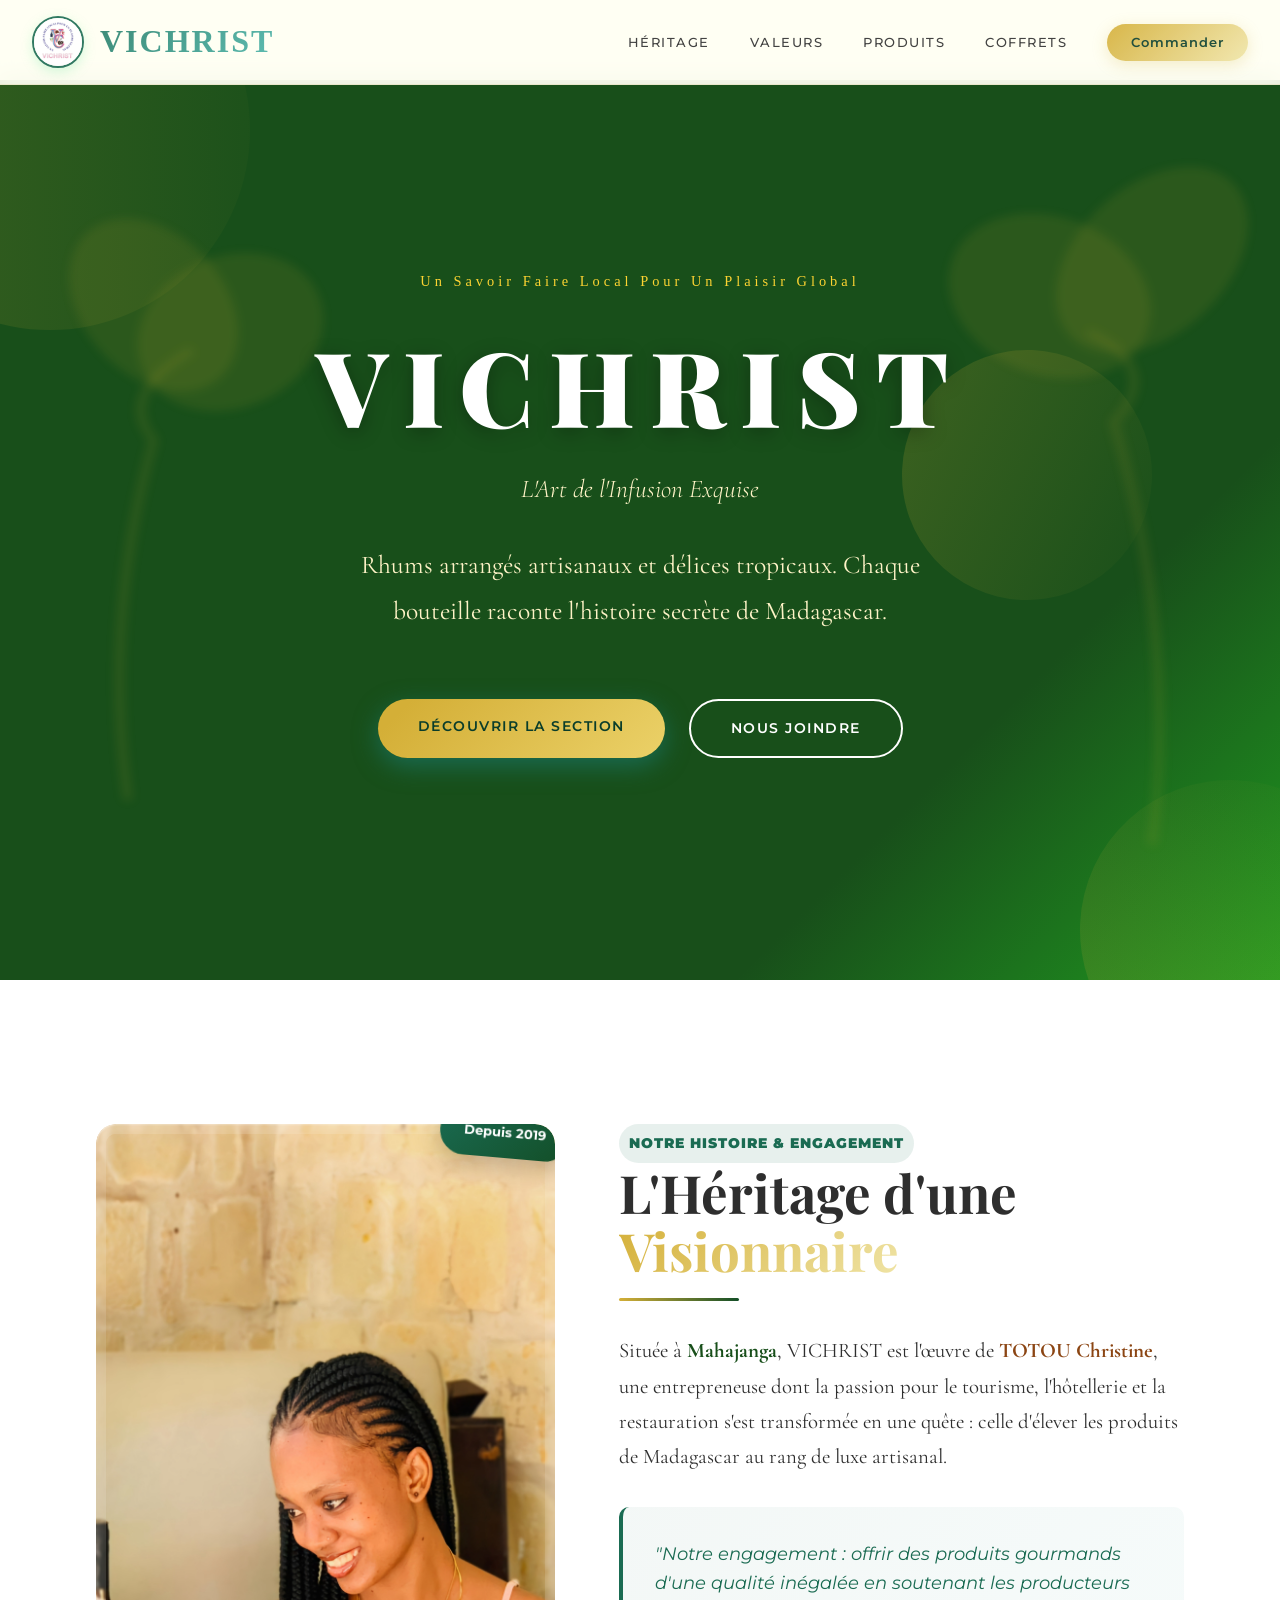
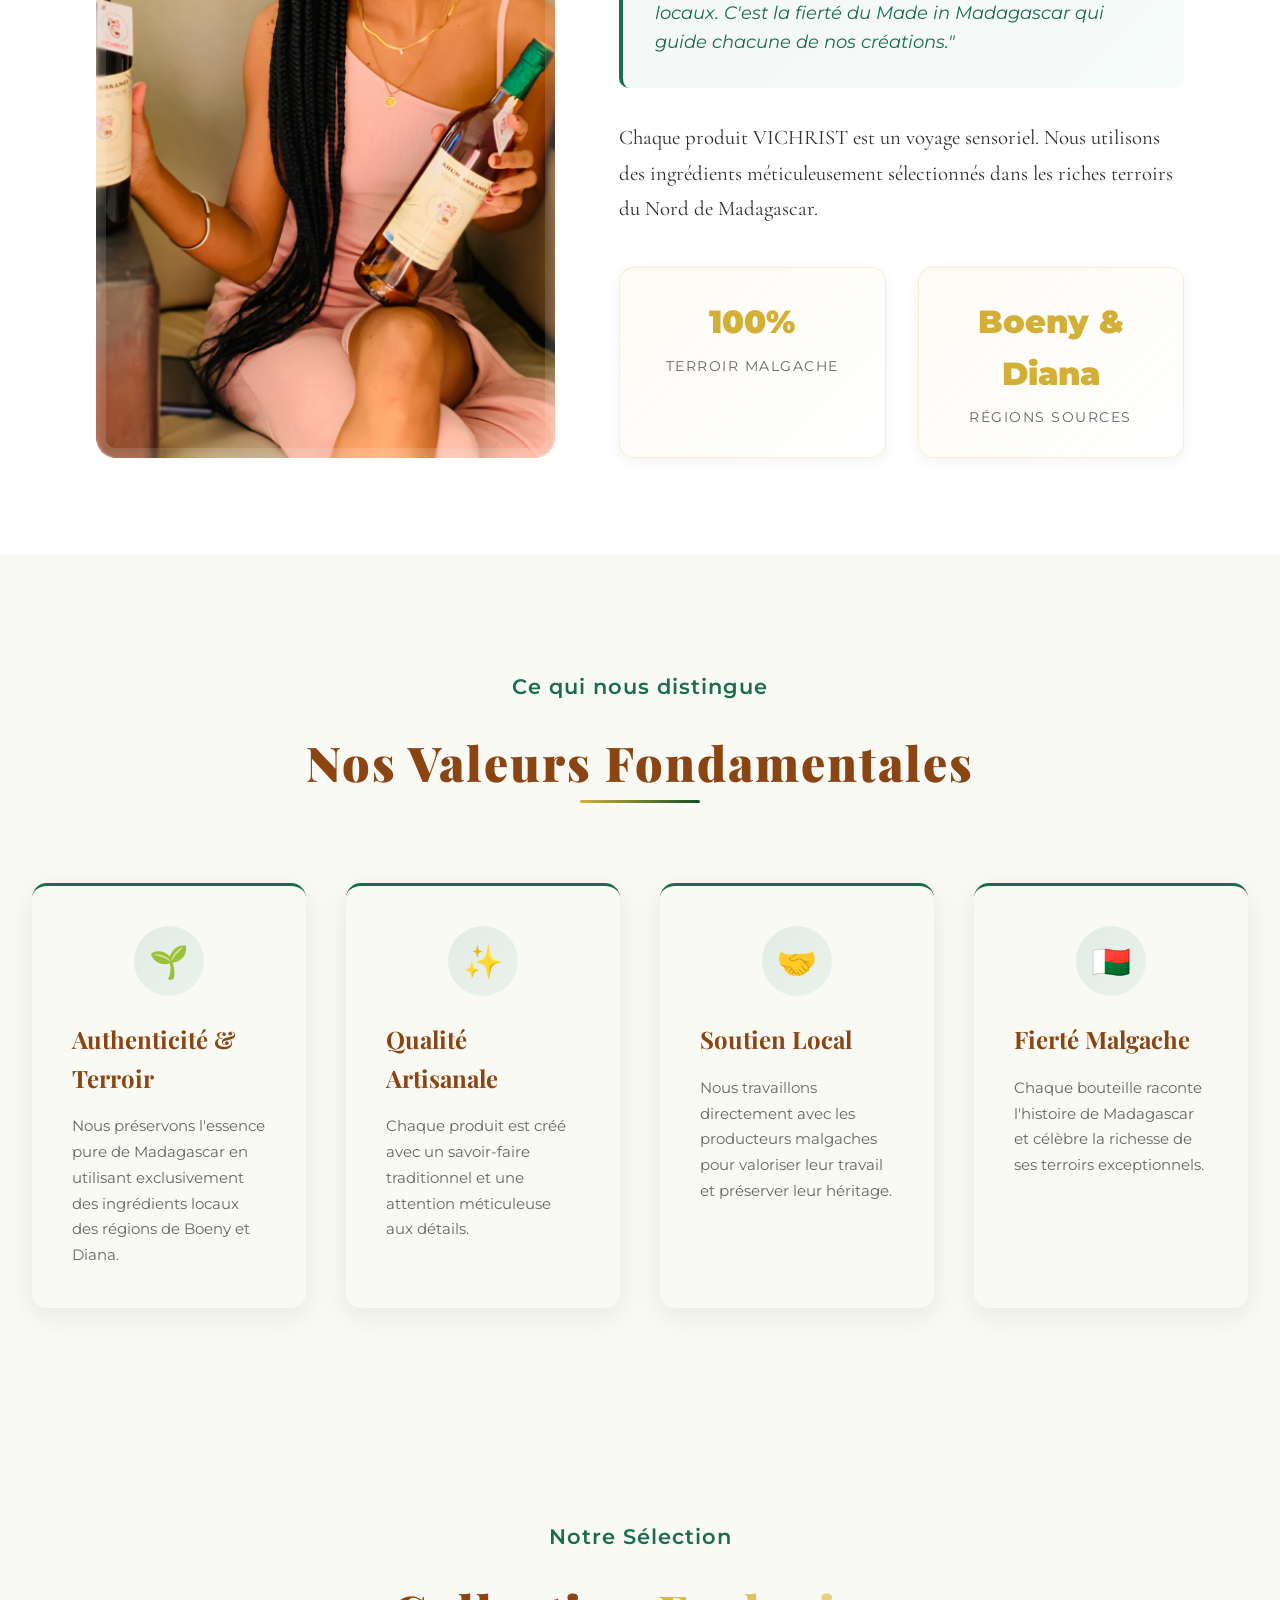
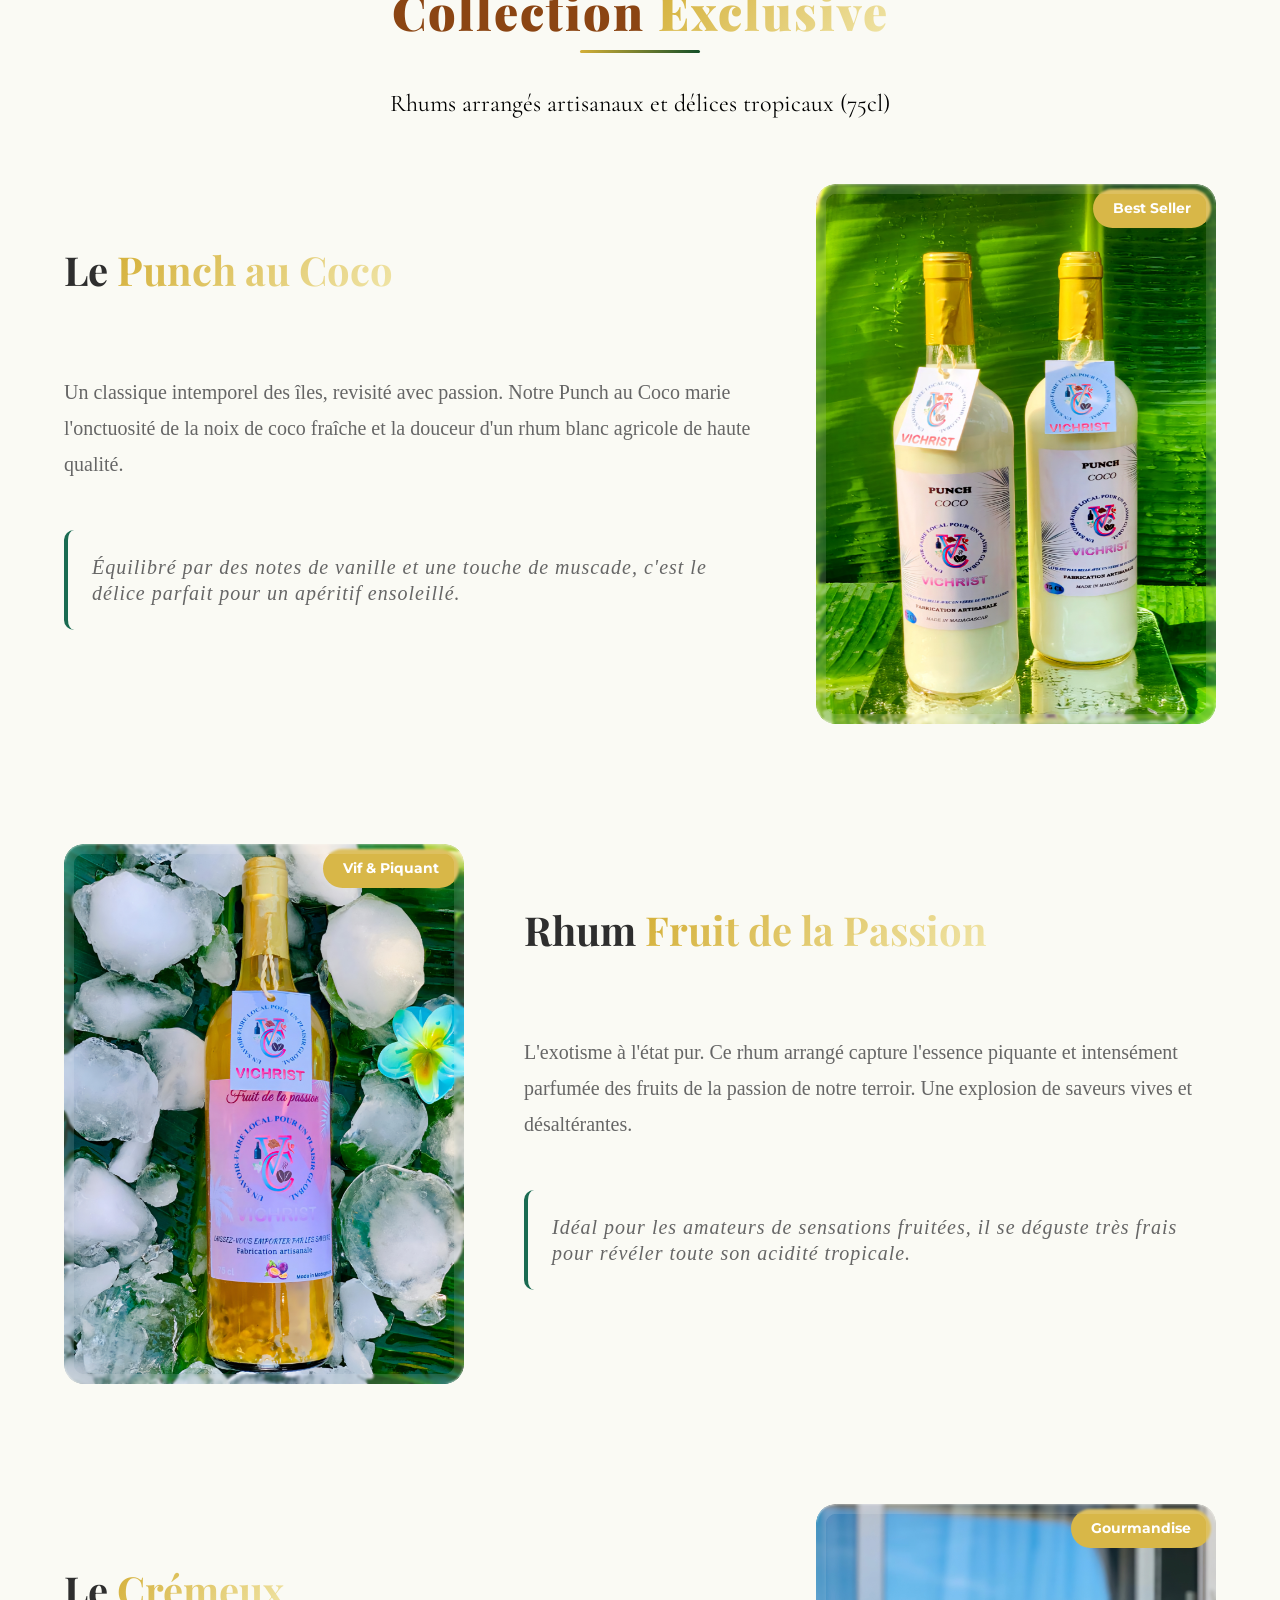
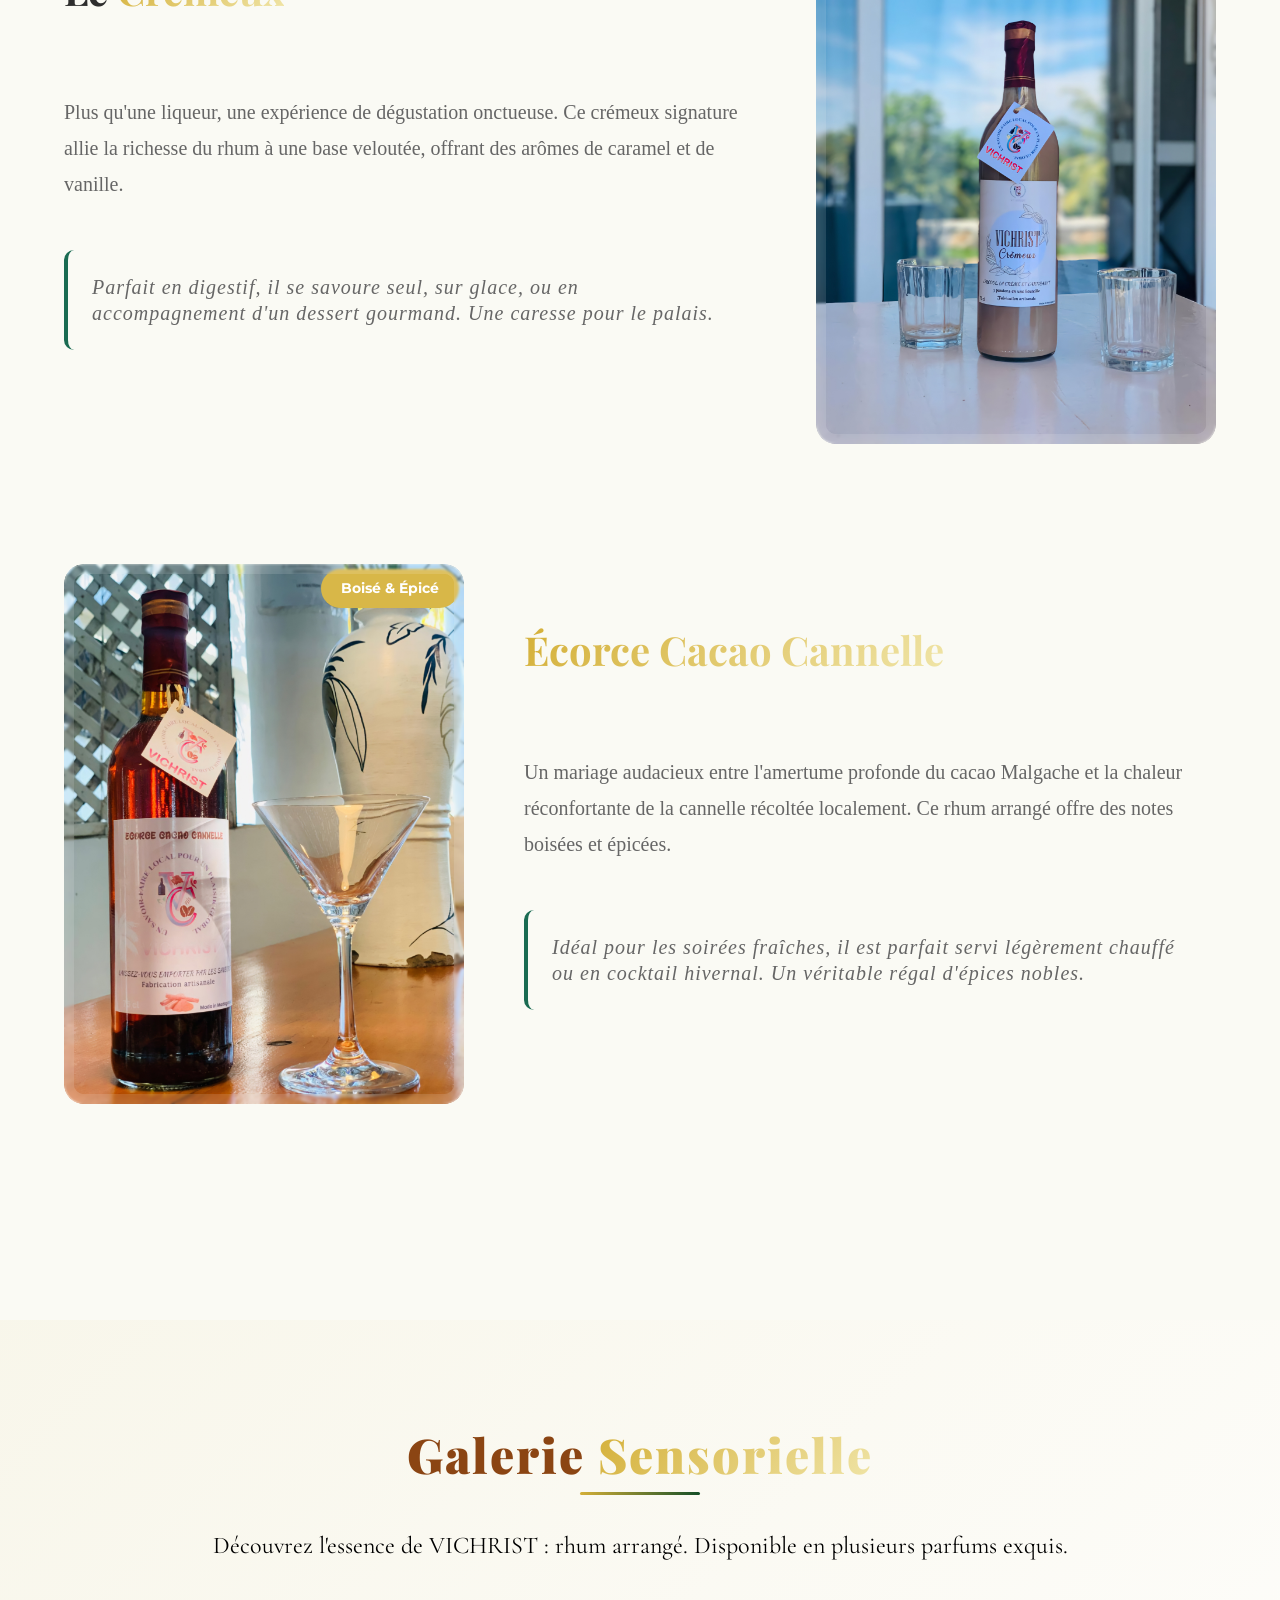
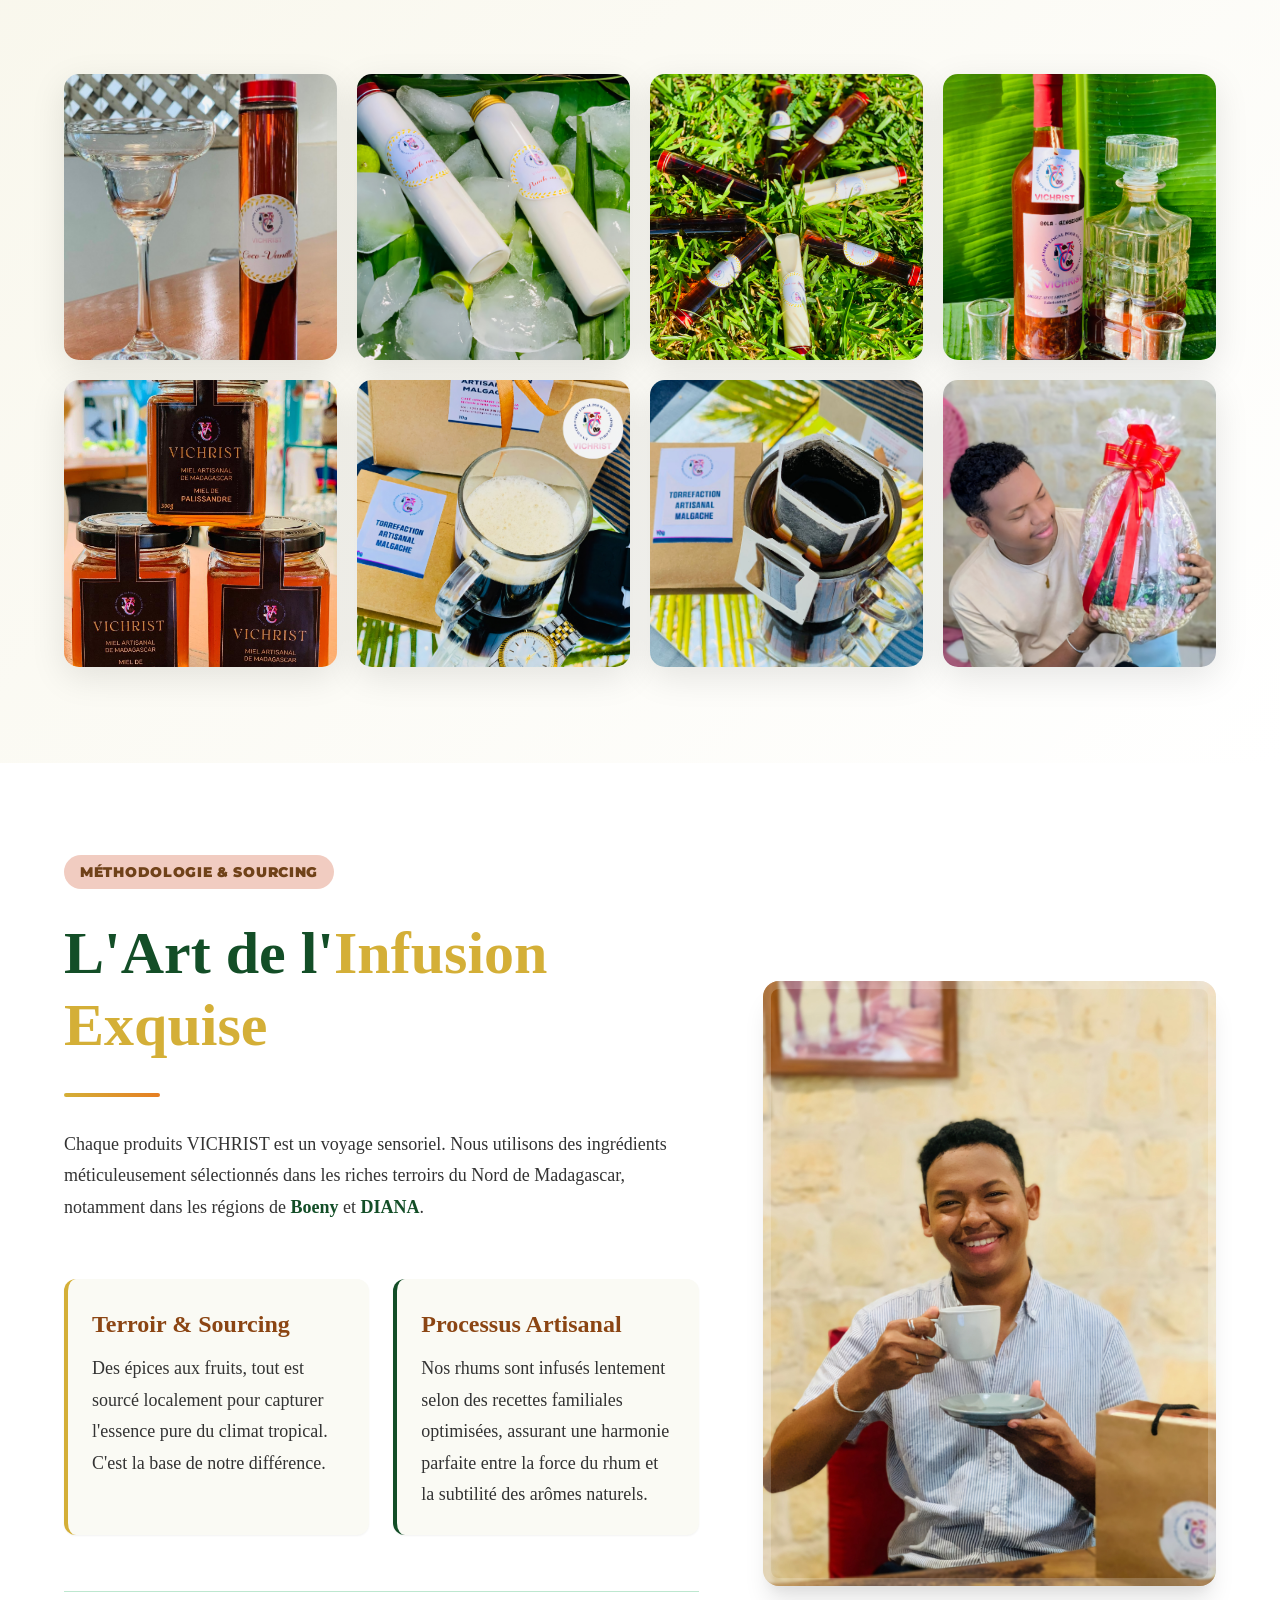
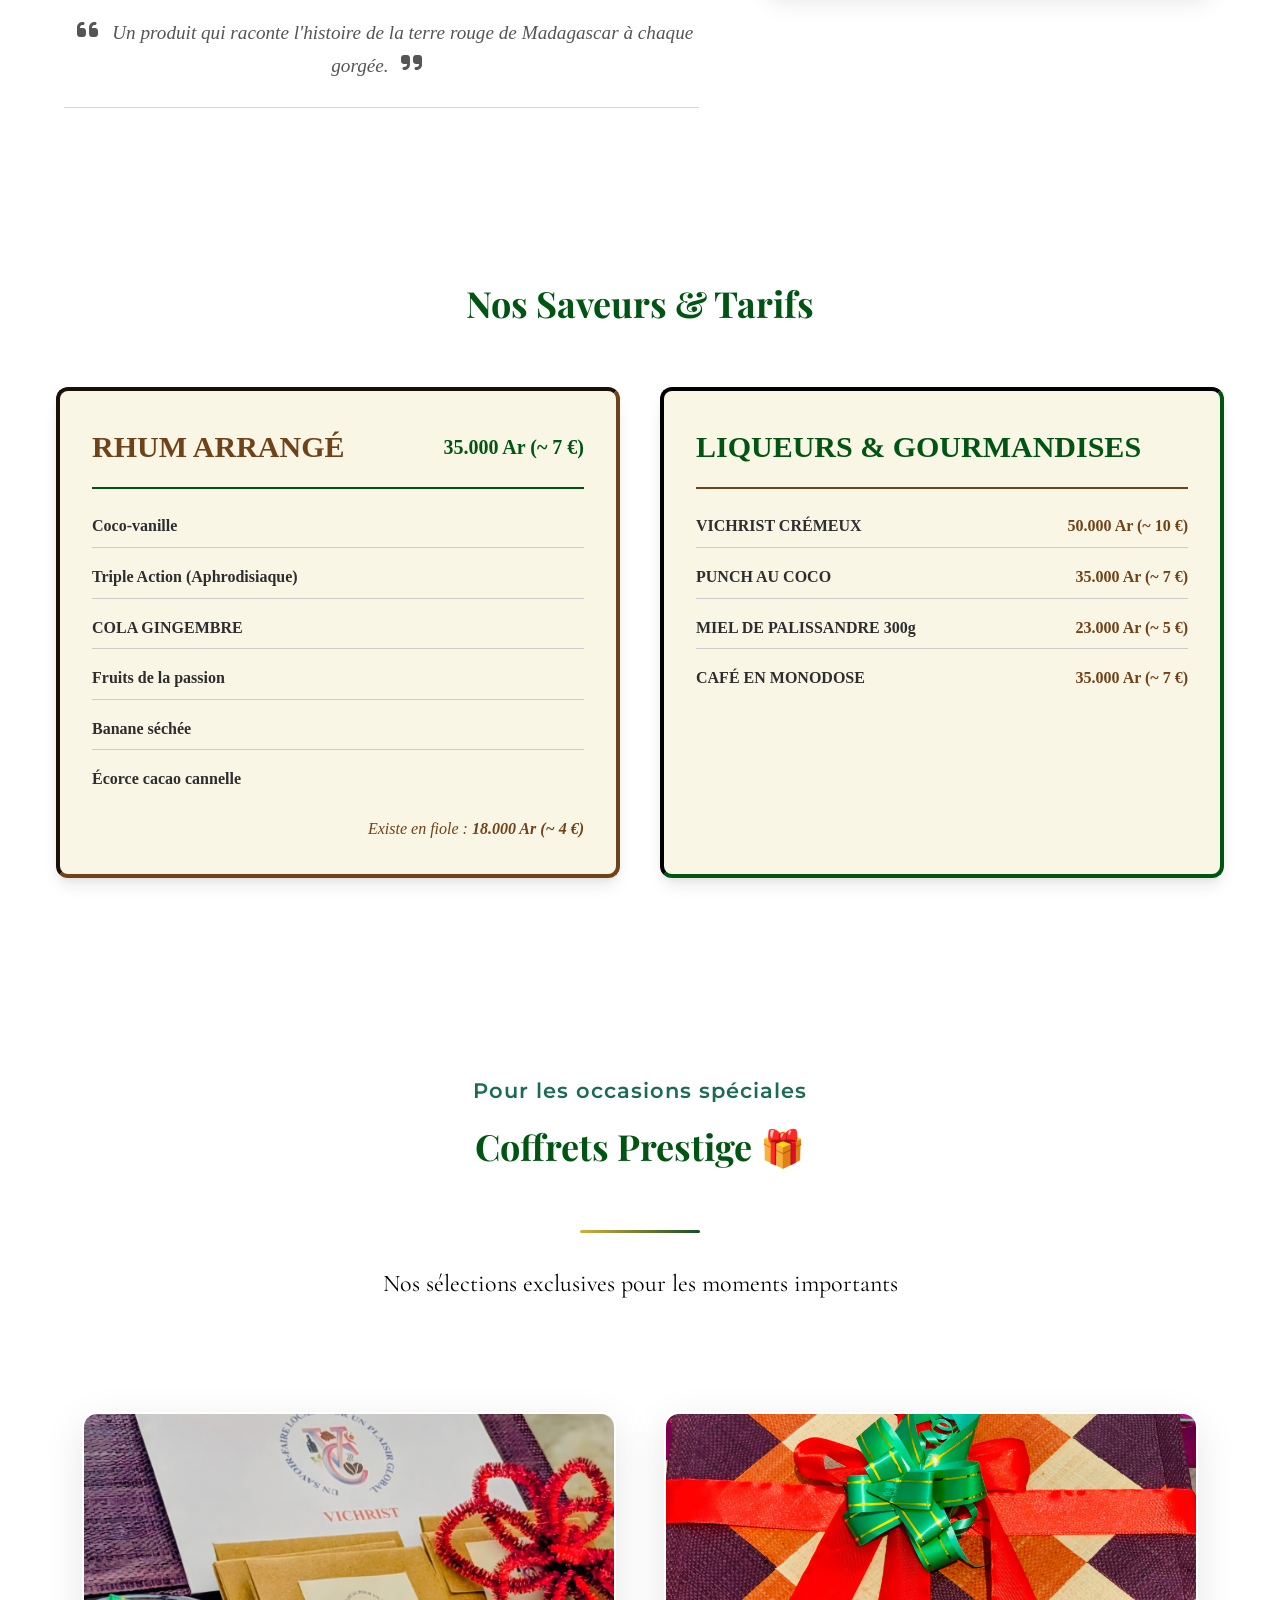
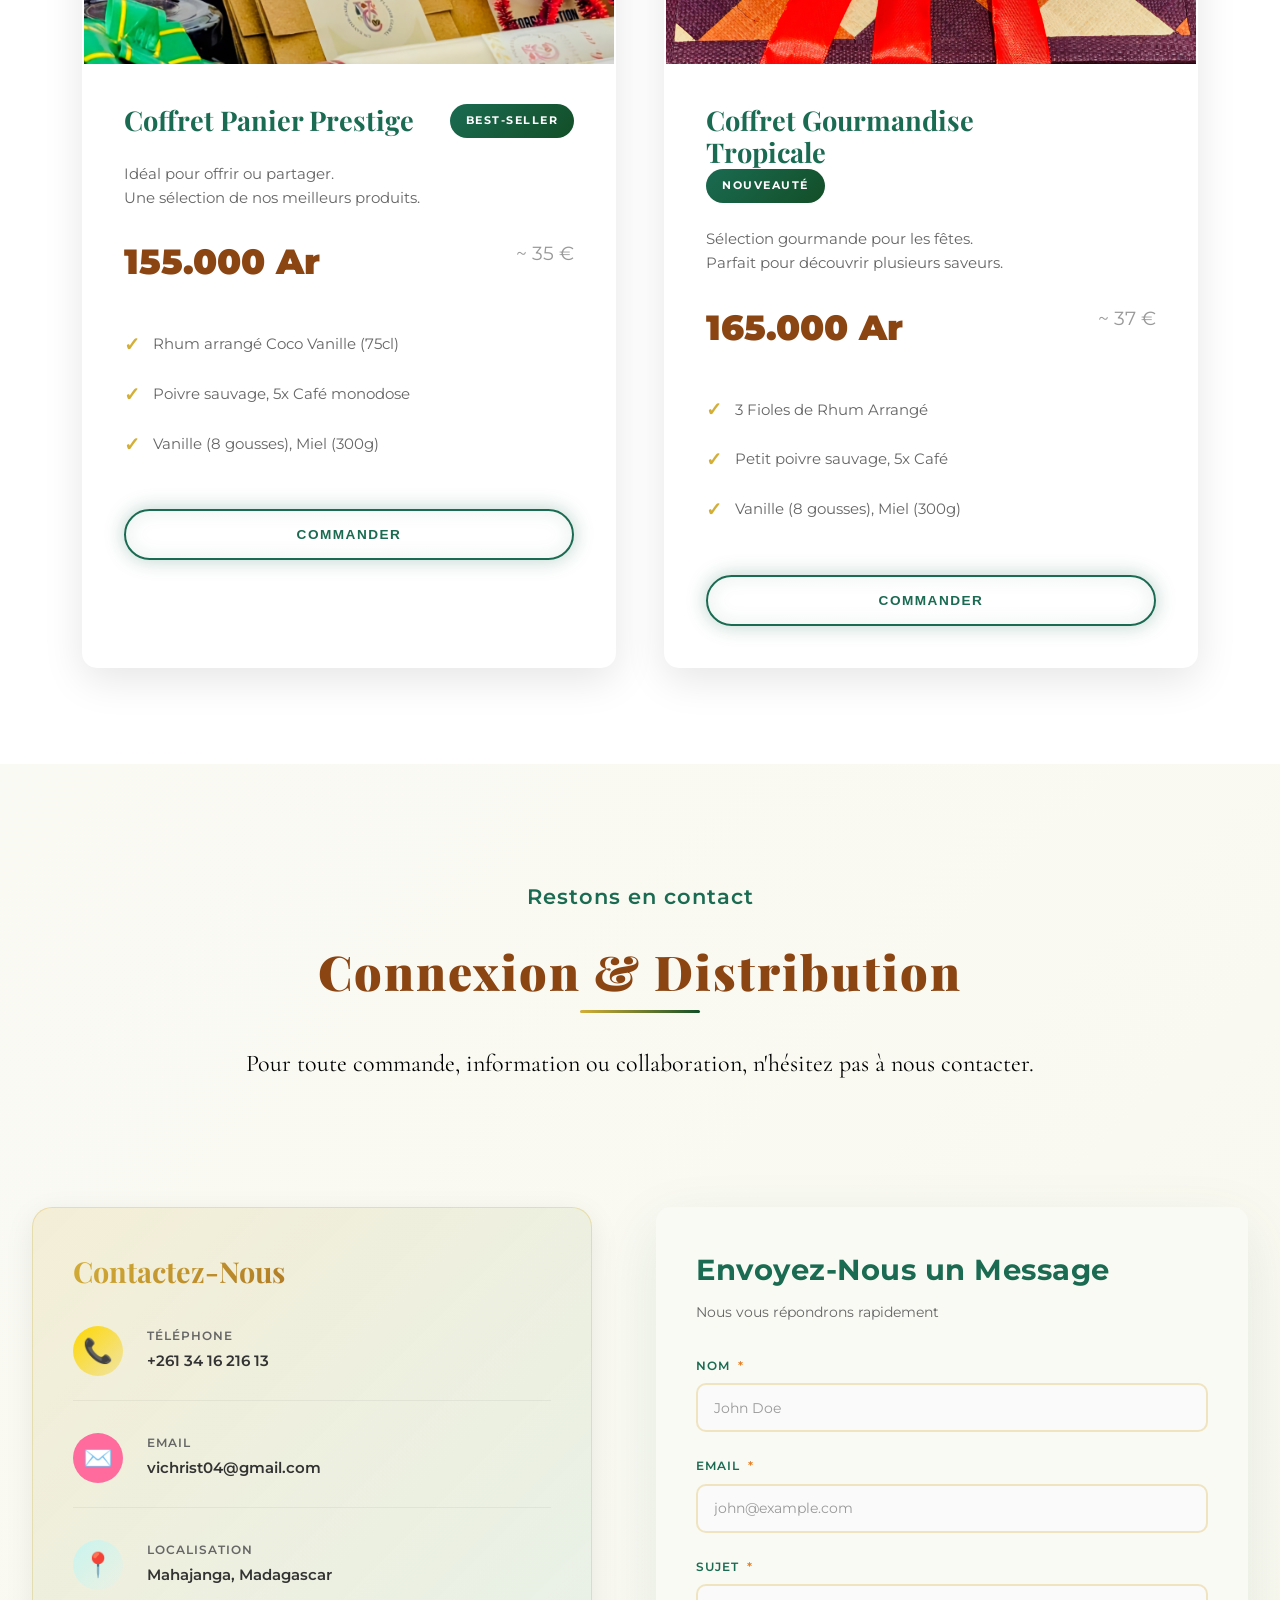
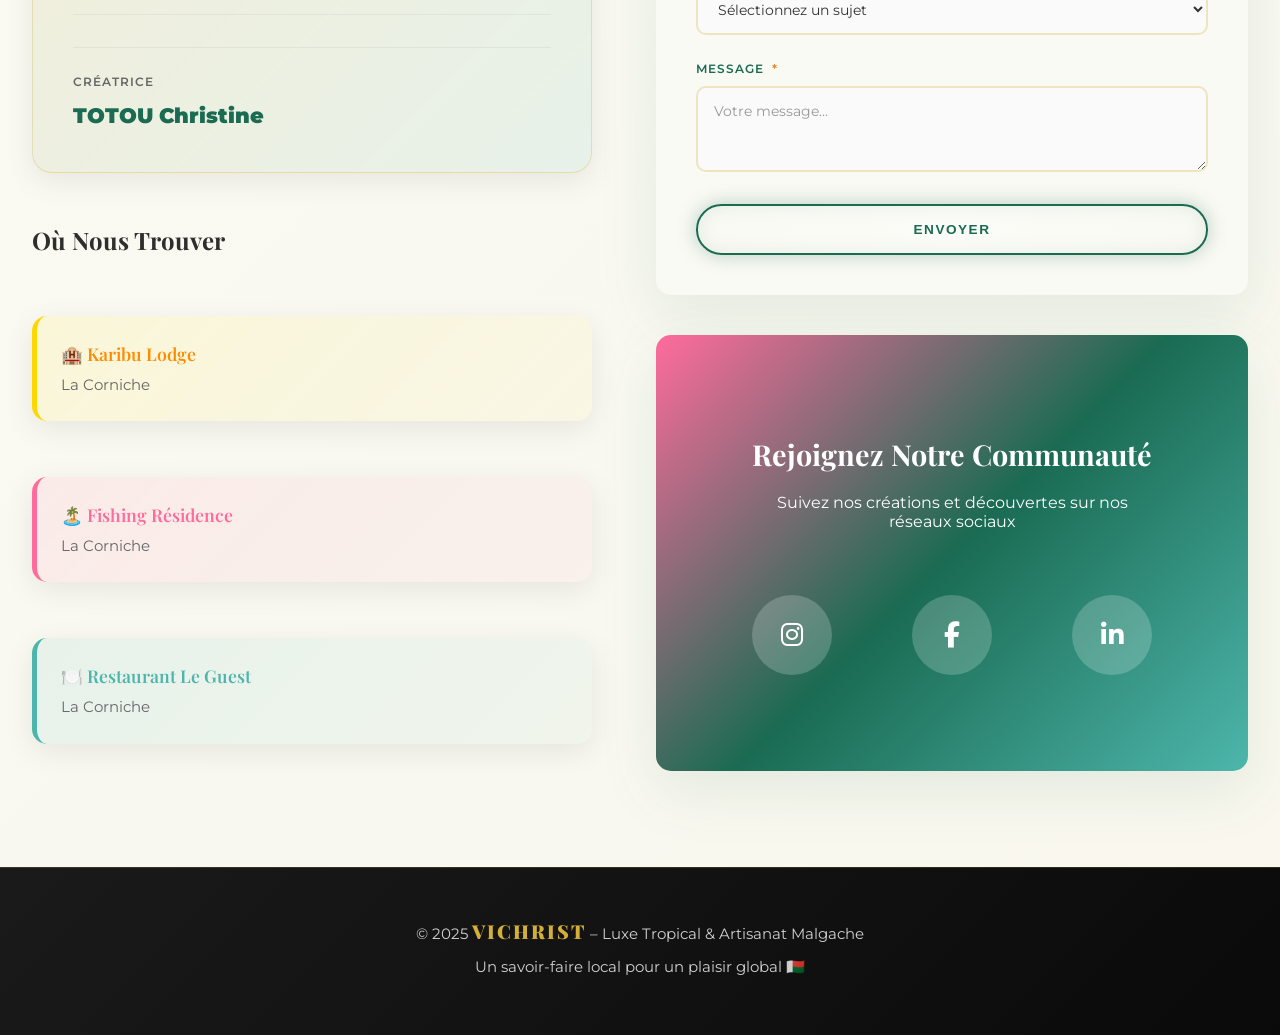
==== index.html @ ac25f5b5 "Add files via upload" ====
<!DOCTYPE html>
<html lang="fr">

<head>
    <!-- SEO Meta Tags -->
    <meta charset="UTF-8">
    <meta name="viewport" content="width=device-width, initial-scale=1.0, maximum-scale=5.0">
    <meta name="description"
        content="VICHRIST - Rhums Arrangés Artisanaux de Luxe de Madagascar. Découvrez nos rhums infusés artisanalement avec des ingrédients locaux de qualité premium.">
    <meta name="keywords"
        content="rhum arrangé, Madagascar, artisanal, luxe, infusion, terroir malgache, VICHRIST, rhum artisanal">
    <meta name="author" content="VICHRIST - TOTOU Christine">
    <meta name="robots" content="index, follow">
    <meta name="googlebot" content="index, follow">

    <!-- Open Graph / Facebook -->
    <meta property="og:type" content="website">
    <meta property="og:url" content="https://vichrist.mg/">
    <meta property="og:title" content="VICHRIST - Rhums Arrangés Artisanaux de Luxe Madagascar">
    <meta property="og:description"
        content="Découvrez nos rhums infusés artisanalement avec des ingrédients 100% malgaches. Un savoir-faire local pour un plaisir global.">
    <meta property="og:image" content="https://vichrist.mg/image/Logo.jpg">

    <!-- Twitter -->
    <meta property="twitter:card" content="summary_large_image">
    <meta property="twitter:url" content="https://vichrist.mg/">
    <meta property="twitter:title" content="VICHRIST - Rhums Arrangés Artisanaux de Luxe Madagascar">
    <meta property="twitter:description"
        content="Découvrez nos rhums infusés artisanalement avec des ingrédients 100% malgaches.">
    <meta property="twitter:image" content="https://vichrist.mg/image/Logo.jpg">

    <!-- Canonical URL -->
    <link rel="canonical" href="https://vichrist.mg/">

    <!-- Favicons -->
    <link rel="icon" type="image/x-icon" href="./image/favicon.ico">
    <link rel="icon" type="image/svg+xml" href="./image/favicon.svg">
    <link rel="apple-touch-icon" sizes="180x180" href="./image/favicon.svg">
    <link rel="manifest" href="./site.webmanifest">
    <link rel="sitemap" href="/sitemap.xml" type="application/xml" />

    <!-- Structured Data for SEO -->
    <script type="application/ld+json">
    {
        "@context": "https://schema.org",
        "@type": "LocalBusiness",
        "name": "VICHRIST",
        "image": "https://vichrist.mg/image/Logo.jpg",
        "description": "Fabricant de rhums arrangés artisanaux de luxe à Madagascar",
        "address": {
            "@type": "PostalAddress",
            "addressLocality": "Mahajanga",
            "addressCountry": "MG"
        },
        "telephone": "+261-34-16-216-13",
        "email": "vichrist04@gmail.com",
        "url": "https://vichrist.mg",
        "priceRange": "€€",
        "founder": "TOTOU Christine"
    }
    </script>

    <title>VICHRIST - Rhums Arrangés Artisanaux de Luxe Madagascar | Rhum Artisanal</title>

    <link rel="preconnect" href="https://fonts.googleapis.com">
    <link rel="preconnect" href="https://fonts.gstatic.com" crossorigin>
    <link
        href="https://fonts.googleapis.com/css2?family=Playfair+Display:wght@400;700;900&family=Montserrat:wght@300;400;500;600;700&family=Cormorant+Garamond:wght@300;400;500&display=swap"
        rel="stylesheet">
    <link rel="stylesheet" href="https://cdnjs.cloudflare.com/ajax/libs/font-awesome/6.4.0/css/all.min.css">

    <link rel="stylesheet" href="styles.css">
</head>

<body>
    <!-- NAVIGATION -->
    <nav class="navbar">
        <div class="nav-container">
            <a href="#" class="logo">
                <img src="./image/Logo.jpg" alt="Logo VICHRIST - Rhums arrangés artisanaux Madagascar" width="52"
                    height="52">
                <span>VICHRIST</span>
            </a>
            <ul class="nav-menu" id="navMenu">
                <li><a href="#heritage" class="nav-link">Héritage</a></li>
                <li><a href="#valeurs" class="nav-link">Valeurs</a></li>
                <li><a href="#produits" class="nav-link">Produits</a></li>
                <li><a href="#coffrets" class="nav-link">Coffrets</a></li>
                <li><a href="#contactForm" class="btn-contact">Commander</a></li>
            </ul>
            <button class="menu-toggle" id="menuToggle" aria-label="Menu navigation mobile" aria-expanded="false">
                <span class="bar"></span>
                <span class="bar"></span>
                <span class="bar"></span>
            </button>
        </div>
    </nav>

    <!-- HERO SECTION -->
    <section class="hero">
        <div class="tropical-decoration">
            <div class="palm-leaf leaf-1"></div>
            <div class="palm-leaf leaf-2"></div>
            <div class="palm-leaf leaf-3"></div>
        </div>
        <div class="hero-content">
            <p class="hero-subtitle">Un Savoir Faire Local Pour Un Plaisir Global</p>
            <h1 class="hero-title">VICHRIST</h1>
            <p class="hero-tagline">L'Art de l'Infusion Exquise</p>
            <p class="hero-description">
                Rhums arrangés artisanaux et délices tropicaux. Chaque bouteille raconte l'histoire secrète de
                Madagascar.
            </p>
            <div class="hero-buttons">
                <a href="#heritage" class="btn-primary btn-primary-gold">Découvrir la section</a>
                <a href="#contactForm" class="btn-primary btn-primary-outline">Nous Joindre</a>
            </div>
        </div>
    </section>

    <!-- HERITAGE SECTION -->
    <section id="heritage" class="heritage">
        <div class="container">

            <div class="heritage-grid">
                <div class="glass-effect">
                    <div class="heritage-image">
                        <img src="./image/Mannequin avec 2 bouteille.jpg" alt="Bouteilles VICHRIST">
                        <span class="heritage-badge">Depuis 2019</span>
                    </div>
                </div>
                <div class="heritage-content">
                    <div class="section-header">
                        <p1>NOTRE HISTOIRE & ENGAGEMENT</p1>
                    </div>

                    <h2 class="section-title">L'Héritage d'une <span class="gradient-text">Visionnaire</span></h2>
                    <div class="section-divider"></div>
                    <p>
                        Située à <strong class="Mahajanga">Mahajanga</strong>, VICHRIST est l'œuvre de <strong
                            class="Ch">TOTOU Christine</strong>,
                        une entrepreneuse dont la passion pour le tourisme, l'hôtellerie et la restauration s'est
                        transformée en une quête : celle d'élever les produits de Madagascar au rang de luxe artisanal.
                    </p>
                    <div class="heritage-quote">
                        "Notre engagement : offrir des produits gourmands d'une qualité inégalée en soutenant les
                        producteurs locaux. C'est la fierté du Made in Madagascar qui guide chacune de nos créations."
                    </div>
                    <p>
                        Chaque produit VICHRIST est un voyage sensoriel. Nous utilisons des ingrédients méticuleusement
                        sélectionnés dans les riches terroirs du Nord de Madagascar.
                    </p>
                    <div class="stats-grid">
                        <div class="stat-box">
                            <div class="stat-number">100%</div>
                            <div class="stat-label">Terroir Malgache</div>
                        </div>
                        <div class="stat-box">
                            <div class="stat-number">Boeny & Diana</div>
                            <div class="stat-label">Régions Sources</div>
                        </div>
                    </div>
                </div>
            </div>
        </div>
    </section>
    <!-- VALUES SECTION -->
    <section id="valeurs" class="values">
        <div class="container">
            <div class="value-section-header">
                <p class="value-section-label">Ce qui nous distingue</p>
                <h2 class="value-section-title">Nos Valeurs Fondamentales</h2>
                <div class="section-divider"></div>
            </div>

            <div class="values-grid">
                <div class="value-card">
                    <div class="value-icon">🌱</div>
                    <h3>Authenticité & Terroir</h3>
                    <p>Nous préservons l'essence pure de Madagascar en utilisant exclusivement des ingrédients locaux
                        des régions de Boeny et Diana.</p>
                </div>
                <div class="value-card">
                    <div class="value-icon">✨</div>
                    <h3>Qualité Artisanale</h3>
                    <p>Chaque produit est créé avec un savoir-faire traditionnel et une attention méticuleuse aux
                        détails.</p>
                </div>
                <div class="value-card">
                    <div class="value-icon">🤝</div>
                    <h3>Soutien Local</h3>
                    <p>Nous travaillons directement avec les producteurs malgaches pour valoriser leur travail et
                        préserver leur héritage.</p>
                </div>
                <div class="value-card">
                    <div class="value-icon">🇲🇬</div>
                    <h3>Fierté Malgache</h3>
                    <p>Chaque bouteille raconte l'histoire de Madagascar et célèbre la richesse de ses terroirs
                        exceptionnels.</p>
                </div>
            </div>
        </div>
    </section>
    <!-- PRODUCTS SECTION -->
    <section id="produits" class="products">
        <div class="product-container">
            <div class="value-section-header">
                <p class="value-section-label">Notre Sélection</p>
                <h2 class="value-section-title">Collection <span class="gradient-text">Exclusive</span></h2>
                <div class="section-divider"></div>
                <p class="product-section-description">Rhums arrangés artisanaux et délices tropicaux (75cl)</p>
            </div>

            <!-- Update the wrapper div class name from 'product-image' to 'product-image-wrapper' -->

            <div class="product-showcase">

                <div class="product-image-wrapper">
                    <div class="glass-effect">
                        <img src="./image/Bouteille punch coco.jpg" alt="Punch au Coco">
                        <span class="product-label">Best Seller</span>
                    </div>
                </div>

                <div class="product-content">
                    <h2>Le <span class="gradient-text">Punch au Coco</span></h2>
                    <p>Un classique intemporel des îles, revisité avec passion. Notre Punch au Coco marie l'onctuosité
                        de la noix de coco fraîche et la douceur d'un rhum blanc agricole de haute qualité.</p>
                    <div class="product-highlight">
                        Équilibré par des notes de vanille et une touche de muscade, c'est le délice parfait pour un
                        apéritif ensoleillé.
                    </div>
                </div>
            </div>

            <div class="product-showcase">
                <div class="product-image-wrapper">
                    <div class="glass-effect">
                        <img src="./image/Bouteille fruit de la passion .jpg" alt="Fruit de la Passion">
                        <span class="product-label">Vif & Piquant</span>
                    </div>
                </div>
                <div class="product-content">
                    <h2>Rhum <span class="gradient-text">Fruit de la Passion</span></h2>
                    <p>L'exotisme à l'état pur. Ce rhum arrangé capture l'essence piquante et intensément parfumée des
                        fruits de la passion de notre terroir. Une explosion de saveurs vives et désaltérantes.</p>
                    <div class="product-highlight">
                        Idéal pour les amateurs de sensations fruitées, il se déguste très frais pour révéler toute son
                        acidité tropicale.
                    </div>
                </div>
            </div>

            <div class="product-showcase">
                <div class="product-image-wrapper">
                    <div class="glass-effect">
                        <img src="./image/Bouteille crémeux .jpg" alt="Crémeux">
                        <span class="product-label">Gourmandise</span>
                    </div>
                </div>
                <div class="product-content">
                    <h2>Le <span class="gradient-text">Crémeux</span></h2>
                    <p>Plus qu'une liqueur, une expérience de dégustation onctueuse. Ce crémeux signature allie la
                        richesse du rhum à une base veloutée, offrant des arômes de caramel et de vanille.</p>
                    <div class="product-highlight">
                        Parfait en digestif, il se savoure seul, sur glace, ou en accompagnement d'un dessert gourmand.
                        Une caresse pour le palais.
                    </div>
                </div>
            </div>

            <div class="product-showcase">
                <div class="product-image-wrapper">
                    <div class="glass-effect">
                        <img src="./image/Bouteille, Ecorce cacao cannelle, setup pro.jpg" alt="Écorce Cacao Cannelle">
                        <span class="product-label">Boisé & Épicé</span>
                    </div>
                </div>
                <div class="product-content">
                    <h2><span class="gradient-text">Écorce Cacao Cannelle</span></h2>
                    <p>Un mariage audacieux entre l'amertume profonde du cacao Malgache et la chaleur réconfortante de
                        la cannelle récoltée localement. Ce rhum arrangé offre des notes boisées et épicées.</p>
                    <div class="product-highlight">
                        Idéal pour les soirées fraîches, il est parfait servi légèrement chauffé ou en cocktail
                        hivernal. Un véritable régal d'épices nobles.
                    </div>
                </div>
            </div>

        </div>
    </section>
    <!-- GALLERY SECTION -->
    <section class="gallery">
        <div class="product-container">
            <div class="value-section-header">
                <h2 class="value-section-title">Galerie <span class="gradient-text">Sensorielle</span></h2>
                <div class="section-divider"></div>
                <p class="product-section-description">Découvrez l'essence de VICHRIST : rhum arrangé. Disponible en
                    plusieurs parfums exquis.</p>
            </div>

            <div class="gallery-grid">
                <div class="gallery-item">
                    <img src="./image/Fiole coco vanille.jpg" alt="Coco-Vanille">
                    <div class="gallery-overlay">
                        <p class="gallery-title">Coco-Vanille</p>
                    </div>
                </div>
                <div class="gallery-item">
                    <img src="./image/Fiole punch coco.jpg" alt="Punch Coco">
                    <div class="gallery-overlay">
                        <p class="gallery-title">Punch Coco</p>
                    </div>
                </div>
                <div class="gallery-item">
                    <img src="./image/Lot de fiole.jpg" alt="Lot de Fioles">
                    <div class="gallery-overlay">
                        <p class="gallery-title">Rhum arrangé en fiole</p>
                    </div>
                </div>
                <div class="gallery-item">
                    <img src="./image/Setup Bouteille cola gingembre.jpg" alt="Cola Gingembre">
                    <div class="gallery-overlay">
                        <p class="gallery-title">Cola Gingembre</p>
                    </div>
                </div>
                <div class="gallery-item">
                    <img src="./image/Miel.jpg" alt="Miel Artisanal">
                    <div class="gallery-overlay">
                        <p class="gallery-title">Miel de Madagascar</p>
                    </div>
                </div>
                <div class="gallery-item">
                    <img src="./image/Tasse torréfaction 2.jpg" alt="Torréfaction artisanal">
                    <div class="gallery-overlay">
                        <p class="gallery-title">Torréfaction artisanal VICHRIST</p>
                    </div>
                </div>
                <div class="gallery-item">
                    <img src="./image/Monodose.jpg" alt="Torréfaction artisanal-monodose">
                    <div class="gallery-overlay">
                        <p class="gallery-title">Café en monodose (monofiltre)</p>
                    </div>
                </div>

                <div class="gallery-item">
                    <img src="./image/Impression client bouquet cadeau.jpg" alt="Bouquet">
                    <div class="gallery-overlay">
                        <p class="gallery-title">Plus de création
                            à Découvrir</p>
                    </div>
                </div>
            </div>
        </div>
    </section>
    <!-- INFUSION SECTION -->
    <section id="infusion" class="infusion-section">
        <div class="container-infusion">
            <div class="infusion-grid">
                <div class="infusion-text-column">
                    <div class="tag-wrapper">
                        <span class="methodo-tag">Méthodologie &amp; Sourcing</span>
                    </div>

                    <h2 class="infusion-title">
                        L'Art de l'<span class="accent-text">Infusion Exquise</span>
                    </h2>

                    <div class="separator-line"></div>

                    <div class="infusion-content">
                        <p class="content-paragraph">
                            Chaque produits VICHRIST est un voyage sensoriel. Nous utilisons des ingrédients
                            méticuleusement sélectionnés dans les riches terroirs du Nord de Madagascar, notamment dans
                            les régions de <span class="highlight-text">Boeny</span> et <span
                                class="highlight-text">DIANA</span>.
                        </p>

                        <div class="process-cards-grid">
                            <div class="process-card card-sourcing">
                                <h4 class="card-title-2">Terroir &amp; Sourcing</h4>
                                <p>Des épices aux fruits, tout est sourcé localement pour capturer l'essence pure du
                                    climat tropical. C'est la base de notre différence.</p>
                            </div>
                            <div class="process-card card-processus">
                                <h4 class="card-title-2">Processus Artisanal</h4>
                                <p>Nos rhums sont infusés lentement selon des recettes familiales optimisées, assurant
                                    une harmonie parfaite entre la force du rhum et la subtilité des arômes naturels.
                                </p>
                            </div>
                        </div>

                        <blockquote class="infusion-quote">
                            <i class="fas fa-quote-left quote-icon"></i>
                            Un produit qui raconte l'histoire de la terre rouge de Madagascar à chaque gorgée.
                            <i class="fas fa-quote-right quote-icon"></i>
                        </blockquote>
                    </div>
                </div>

                <div class="infusion-image-column">
                    <div class="image-wrapper hover-lift">
                        <div class="image-aspect-ratio">
                            <img src="./image/Dégustation 2.jpg" alt="Infusion artisanale VICHRIST" class="infusion-image">
                        </div>
                        <div class="image-border-overlay"></div>
                    </div>

                    <div class="decorative-blob"></div>
                </div>
            </div>
        </div>
    </section>
    <!-- SECTION PRICE -->
    <section id="produits" class="produits-section">
        <div class="container2">
            <h2 class="section-title">Nos Saveurs & Tarifs</h2>

            <div class="produits-grid">
                <div class="produit-card rhum-card">
                    <h3 class="card-title rhum-title">
                        RHUM ARRANGÉ
                        <span class="rhum-price">35.000 Ar (~ 7 €)</span>
                    </h3>
                    <ul class="produit-list">
                        <li><span class="item-name">Coco-vanille</span></li>
                        <li><span class="item-name">Triple Action (Aphrodisiaque)</span></li>
                        <li><span class="item-name">COLA GINGEMBRE</span></li>
                        <li><span class="item-name">Fruits de la passion</span></li>
                        <li><span class="item-name">Banane séchée</span></li>
                        <li><span class="item-name">Écorce cacao cannelle</span></li>
                    </ul>
                    <p class="fiole-price">Existe en fiole : <span class="fiole-price-value">18.000 Ar (~ 4 €)</span></p>
                </div>

                <div class="produit-card liqueur-card">
                    <h3 class="card-title liqueur-title">
                        LIQUEURS & GOURMANDISES
                    </h3>
                    <ul class="produit-list-with-price">
                        <li>
                            <span class="item-name">VICHRIST CRÉMEUX</span>
                            <span class="item-price">50.000 Ar (~ 10 €)</span>
                        </li>
                        <li>
                            <span class="item-name">PUNCH AU COCO</span>
                            <span class="item-price">35.000 Ar (~ 7 €)</span>
                        </li>
                        <li>
                            <span class="item-name">MIEL DE PALISSANDRE 300g</span>
                            <span class="item-price">23.000 Ar (~ 5 €)</span>
                        </li>
                        <li>
                            <span class="item-name">CAFÉ EN MONODOSE</span>
                            <span class="item-price">35.000 Ar (~ 7 €)</span>
                        </li>
                    </ul>
                </div>
            </div>
        </div>
    </section>
    <!-- GIFT BOXES SECTION -->
    <section id="coffrets" class="gift-boxes">
        <div class="container">
            <div class="value-section-header">
                <p class="value-section-label">Pour les occasions spéciales</p>
                <h2 class="section-title">Coffrets Prestige <span class="gradient-text-2">🎁</span></h2>
                <div class="section-divider"></div>
                <p class="product-section-description">Nos sélections exclusives pour les moments importants</p>
            </div>

            <div class="boxes-grid">
                <div class="gift-box">
                    <img src="./image/Coffret cadeau  intérieur.jpg" alt="Coffret Panier Prestige" class="gift-box-image">
                    <div class="gift-box-content">

                        <div class="gift-box-header-flex">
                            <h3>Coffret Panier Prestige</h3>
                            <span class="gift-box-badge">Best-Seller</span>
                        </div>
                        <p class="gift-box-price">Idéal pour offrir ou partager.<br> Une sélection de nos meilleurs
                            produits.</p>
                        <div class="gift-box-header-flex">
                            <div class="gift-box-amount">155.000 Ar</div>
                            <div class="gift-box-euro">~ 35 €</div>
                        </div>
                        <ul class="gift-box-items">
                            <li>Rhum arrangé Coco Vanille (75cl)</li>
                            <li>Poivre sauvage, 5x Café monodose</li>
                            <li>Vanille (8 gousses), Miel (300g)</li>
                        </ul>
                        <a href="#contactForm"><button class="btn-order">
                                <span class="btn-text">Commander</span>
                            </button></a>
                    </div>
                </div>

                <div class="gift-box">
                    <img src="./image/Coffret cadeau.jpg" alt="Coffret Gourmandise" class="gift-box-image">
                    <div class="gift-box-content">

                        <div class="gift-box-header-flex">
                            <h3>Coffret Gourmandise Tropicale</h3>
                            <span class="gift-box-badge">Nouveauté</span>
                        </div>
                        <p class="gift-box-price">Sélection gourmande pour les fêtes.<br> Parfait pour découvrir plusieurs
                            saveurs.</p>
                        <div class="gift-box-header-flex">
                            <div class="gift-box-amount">165.000 Ar</div>
                            <div class="gift-box-euro">~ 37 €</div>
                        </div>
                        <ul class="gift-box-items">
                            <li>3 Fioles de Rhum Arrangé</li>
                            <li>Petit poivre sauvage, 5x Café</li>
                            <li>Vanille (8 gousses), Miel (300g)</li>
                        </ul>
                        <a href="#contactForm"><button class="btn-order">
                                <span class="btn-text">Commander</span>
                            </button></a>
                    </div>
                </div>
            </div>
        </div>
    </section>
    <!-- CONTACT SECTION -->
    <!-- CONTACT SECTION -->
    <section id="contact" class="contact">
        <div class="container">
            <div class="value-section-header">
                <p class="value-section-label">Restons en contact</p>
                <h2 class="value-section-title">Connexion & Distribution</h2>
                <div class="section-divider"></div>
                <p class="product-section-description">Pour toute commande, information ou collaboration, n'hésitez pas à
                    nous contacter.</p>
            </div>
    
            <div class="contact-main-grid">
                <!-- Left Column: Contact Info & Locations -->
                <div class="contact-left-column">
                    <!-- Contact Info Box -->
                    <div class="contact-info-box">
                        <h3 class="contact-info-title">Contactez-Nous</h3>
    
                        <div class="contact-item">
                            <div class="contact-icon-phone-icon">📞</div>
                            <div class="contact-details">
                                <p class="contact-label">Téléphone</p>
                                <p class="contact-value">+261 34 16 216 13</p>
                            </div>
                        </div>
    
                        <div class="contact-item">
                            <div class="contact-icon-email-icon">✉️</div>
                            <div class="contact-details">
                                <p class="contact-label">Email</p>
                                <p class="contact-value">vichrist04@gmail.com</p>
                            </div>
                        </div>
    
                        <div class="contact-item">
                            <div class="contact-icon-location-icon">📍</div>
                            <div class="contact-details">
                                <p class="contact-label">Localisation</p>
                                <p class="contact-value">Mahajanga, Madagascar</p>
                            </div>
                        </div>
    
                        <div class="contact-creator">
                            <p class="creator-label">Créatrice</p>
                            <p class="creator-name">TOTOU Christine</p>
                        </div>
                    </div>
    
                    <!-- Locations -->
                    <h3 class="locations-title">Où Nous Trouver</h3>
    
                    <div class="location-card gold-location">
                        <h4 class="location-name">🏨 Karibu Lodge</h4>
                        <p class="location-address">La Corniche</p>
                    </div>
    
                    <div class="location-card pink-location">
                        <h4 class="location-name">🏝️ Fishing Résidence</h4>
                        <p class="location-address">La Corniche</p>
                    </div>
    
                    <div class="location-card teal-location">
                        <h4 class="location-name">🍽️ Restaurant Le Guest</h4>
                        <p class="location-address">La Corniche</p>
                    </div>
                </div>
    
                <!-- Right Column: Form & Community -->
                <div class="contact-right-column">
                    <!-- Contact Form -->
                    <div class="contact-form-box">
                        <h3 class="form-box-title">Envoyez-Nous un Message</h3>
                        <p class="form-box-subtitle">Nous vous répondrons rapidement</p>
    
                        <form id="contactForm" action="https://api.web3forms.com/submit" method="post">
                            <input type="hidden" name="apikey" value="4fc510df-a432-494b-923f-aee2f7d795db">
                            <div class="form-group">
                                <label class="form-label">Nom <span class="required">*</span></label>
                                <input name="name" id="name" type="text" class="form-input" required placeholder="John Doe">
                            </div>
    
                            <div class="form-group">
                                <label class="form-label">Email <span class="required">*</span></label>
                                <input name="email" id="email" type="email" class="form-input" required
                                    placeholder="john@example.com">
                            </div>
    
                            <div class="form-group">
                                <label class="form-label">Sujet <span class="required">*</span></label>
                                <select name="subject" id="subject" class="form-select" required>
                                    <option value="">Sélectionnez un sujet</option>
                                    <option value="commande">Commande</option>
                                    <option value="info">Information</option>
                                    <option value="partenariat">Partenariat</option>
                                    <option value="autre">Autre</option>
                                </select>
                            </div>
    
                            <div class="form-group">
                                <label class="form-label">Message <span class="required">*</span></label>
                                <textarea name="message" id="message" class="form-textarea" required
                                    placeholder="Votre message..." rows="3"></textarea>
                            </div>
    
                            <button type="submit" class="btn-order">
                                <span class="btn-text">Envoyer</span>
                            </button>
                        </form>
                    </div>
    
                    <!-- Community Section -->
                    <div class="community-box">
                        <h3 class="community-title">Rejoignez Notre Communauté</h3>
                        <p class="community-subtitle">Suivez nos créations et découvertes sur nos réseaux sociaux</p>
                        <div class="social-links-community">
                            <a href="https://www.instagram.com/vich.rist" target="_blank"
                                class="social-link-item instagram-link">
                                <i class="fab fa-instagram"></i>
                            </a>
                            <a href="https://www.facebook.com/share/1BjbSFponZ/" target="_blank"
                                class="social-link-item facebook-link">
                                <i class="fab fa-facebook-f"></i>
                            </a>
                            <a href="http://linkedin.com/in/christine-totou-080765285" target="_blank"
                                class="social-link-item linkedin-link">
                                <i class="fab fa-linkedin-in"></i>
                            </a>
                        </div>
                    </div>
                </div>
            </div>
        </div>
    </section>
    <!-- FOOTER -->
    <footer>
        <p>© 2025 <span class="brand">VICHRIST</span> – Luxe Tropical & Artisanat Malgache</p>
        <p>Un savoir-faire local pour un plaisir global 🇲🇬</p>
    </footer>
    <!-- BACK TO TOP BUTTON -->
    <button class="back-to-top" id="backToTop">
        <i class="fas fa-arrow-up"></i>
    </button>
    <script>
        // Mobile Menu Toggle
        const menuToggle = document.getElementById('menuToggle');
        const navMenu = document.getElementById('navMenu');

        menuToggle.addEventListener('click', () => {
            navMenu.classList.toggle('active');
            menuToggle.classList.toggle('active');
            menuToggle.setAttribute('aria-expanded', menuToggle.classList.contains('active'));
        });

        // Close menu when clicking on a link
        document.querySelectorAll('.nav-link, .btn-contact').forEach(link => {
            link.addEventListener('click', () => {
                navMenu.classList.remove('active');
                menuToggle.classList.remove('active');
                menuToggle.setAttribute('aria-expanded', 'false');
            });
        });

        // Back to Top Button
        const backToTopBtn = document.getElementById('backToTop');

        window.addEventListener('scroll', () => {
            if (window.scrollY > 300) {
                backToTopBtn.classList.add('visible');
            } else {
                backToTopBtn.classList.remove('visible');
            }
        });

        backToTopBtn.addEventListener('click', () => {
            window.scrollTo({
                top: 0,
                behavior: 'smooth'
            });
        });

        // Smooth scroll for anchor links
        document.querySelectorAll('a[href^="#"]').forEach(anchor => {
            anchor.addEventListener('click', function (e) {
                const href = this.getAttribute('href');
                if (href !== '#') {
                    e.preventDefault();
                    const target = document.querySelector(href);
                    if (target) {
                        target.scrollIntoView({
                            behavior: 'smooth',
                            block: 'start'
                        });
                    }
                }
            });
        });
    </script>
</body>

</html>
---- styles.css ----
* {
    margin: 0;
    padding: 0;
    box-sizing: border-box;
}

:root {
    --primary-dark: #0a3d2a;
    --primary-green: #1a6b52;
    --secondary-brown: #8B4513;
    --accent-gold: #d4af37;
    --light-cream: #FAFAF4;
    --text-dark: #2E2E2E;
    --teal-accent: #134e27;
    --tropical-green: #015513;
    --rhum-primary: #704219;
    --vanilla-cream: #f9f6e6;
    --text-color: #333;
    --border-light: #ccc;   
     --accent-coral: #e67e22;  
}

html {
    scroll-behavior: smooth;
}

body {
    font-family: 'Montserrat', sans-serif;
    color: var(--text-dark);
    overflow-x: hidden;
    background-color: var(--light-cream);
    line-height: 1.6;
}

/* NAVIGATION */
.navbar {
    position: fixed;
    top: 0;
    left: 0;
    right: 0;
    z-index: 1000;
    background: rgb(255, 255, 243);
    opacity:90%;
    backdrop-filter: blur(10px);
    border-bottom: 1px solid rgba(212, 175, 55, 0.15);
    box-shadow: 0 2px 20px rgba(85, 83, 83, 0);
}

.nav-container {
    max-width: 1400px;
    margin: 0 auto;
    padding: 1rem 2rem;
    display: flex;
    justify-content: space-between;
    align-items: center;
}

.logo {
    display: flex;
    align-items: center;
    gap: 1rem;
    text-decoration: none;
    font-size: 2em;
    font-weight: 900;
    background: linear-gradient(135deg, #1a6b52, #4DB6AC);
    -webkit-background-clip: text;
    -webkit-text-fill-color: transparent;
    background-clip: text;
    font-family: 'Bodoni Moda',
        Georgia,
        serif;
    letter-spacing: 2px;
}

.logo img {
    width: 52px;
    height: 52px;
    border-radius: 50%;
    border: 2.5px solid var(--primary-green);
    box-shadow: 0 4px 12px rgba(119, 236, 164, 0.342);
}

.nav-menu {
    display: flex;
    gap: 2.5rem;
    list-style: none;
    align-items: center;
}

.nav-link {
    text-decoration: none;
    color: var(--text-dark);
    font-size: 0.8rem;
    font-weight: 500;
    letter-spacing: 1.5px;
    text-transform: uppercase;
    position: relative;
    transition: color 0.3s ease;
}

.nav-link::after {
    content: '';
    position: absolute;
    bottom: -6px;
    left: 0;
    width: 0;
    height: 2px;
    background: linear-gradient(90deg, var(--accent-gold), var(--teal-accent));
    transition: width 0.3s ease;
}

.nav-link:hover {
    color: var(--primary-green);
}

.nav-link:hover::after {
    width: 100%;
}

.nav-link.active {
    color: var(--accent-gold);
    font-weight: 900;
}

.nav-link.active:after {
    width: 100%;
}

.btn-contact {
    background: linear-gradient(135deg, var(--accent-gold) 0%, #f0e5a8 100%);
    color: var(--primary-dark);
    padding: 0.7rem 1.5rem;
    border-radius: 30px;
    text-decoration: none;
    font-weight: 600;
    font-size: 0.8rem;
    border: none;
    cursor: pointer;
    transition: all 0.3s ease;
    box-shadow: 0 4px 15px rgba(212, 175, 55, 0.25);
    letter-spacing: 1px;
}

.btn-contact:hover {
    transform: translateY(-2px);
    box-shadow: 0 8px 25px rgba(212, 175, 55, 0.4);
}

.menu-toggle {
    display: none;
    flex-direction: column;
    cursor: pointer;
    gap: 5px;
}

.menu-toggle span {
    width: 25px;
    height: 2.5px;
    background: var(--primary-green);
    border-radius: 2px;
    transition: all 0.3s ease;
}

/* HERO SECTION */
.hero {
    margin-top: 80px;
    min-height: 100vh;
    background: linear-gradient(135deg, #184F1A 75%, #209920 100%);
    position: relative;
    overflow: hidden;
    display: flex;
    align-items: center;
    justify-content: center;
    color: white;

}

.hero::before {
    filter: blur(5px);
    content: '';
    position: absolute;
    top: 0;
    left: 0;
    right: 0;
    bottom: 0;
    background:
        radial-gradient(circle at 20% 80%, rgba(117, 98, 36, 0.219) 0%, transparent 50%),
        radial-gradient(circle at 80% 20%, rgba(25, 247, 92, 0.253) 0%, transparent 50%);

    /* Ensure content stays on top of the decoration */
    z-index: 1; /* Set the decoration layer below the main content (which has a default z-index of auto/0) */
    
    /* --- The Gold SVG Decoration --- */
    background-image: 
        url("data:image/svg+xml,%3Csvg class='palm-bg' viewBox='0 0 1000 1000' preserveAspectRatio='none' xmlns='http://www.w3.org/2000/svg'%3E%3Cpath d='M100,800 Q80,600 120,400 Q90,350 150,300' stroke='%23d4af37' stroke-width='8' fill='none' opacity='0.1'/%3E%3Cellipse cx='120' cy='250' rx='60' ry='100' fill='%23d4af37' opacity='0.1' transform='rotate(-20 120 250)'/%3E%3Cellipse cx='180' cy='280' rx='70' ry='90' fill='%23d4af37' opacity='0.1' transform='rotate(20 180 280)'/%3E%3Cpath d='M900,850 Q920,620 870,380 Q910,320 850,280' stroke='%23d4af37' stroke-width='8' fill='none' opacity='0.1'/%3E%3Cellipse cx='900' cy='200' rx='65' ry='110' fill='%23d4af37' opacity='0.1' transform='rotate(25 900 200)'/%3E%3Cellipse cx='820' cy='240' rx='75' ry='95' fill='%23d4af37' opacity='0.1' transform='rotate(-25 820 240)'/%3E%3C/svg%3E");
        
    background-repeat: no-repeat;
    background-position: center;
    background-size: none;
}

.hero-content {
    position: relative;
    z-index: 1;
    text-align: center;
    max-width: 900px;
    padding: 2rem;
    animation: fadeInUp 1s ease-out;
}


@keyframes fadeInUp {
    from {
        opacity: 0;
        transform: translateY(40px);
    }

    to {
        opacity: 1;
        transform: translateY(0);
    }
}

.palm-leaf {
    position: absolute;
    background: linear-gradient(45deg, rgba(212, 175, 55, 0.2), transparent);
    border-radius: 50%;
}

.leaf-1 {
    width: 400px;
    height: 400px;
    top: -150px;
    left: -150px;
    transform: rotate(45deg);
}

.leaf-2 {
    width: 300px;
    height: 300px;
    bottom: -100px;
    right: -100px;
    transform: rotate(-20deg);
}

.leaf-3 {
    width: 250px;
    height: 250px;
    top: 30%;
    right: 10%;
    transform: rotate(70deg);
}

.hero-subtitle {
    font-size: 0.9rem;
    letter-spacing: 4px;
    color: #fcd332;
    margin-bottom: 2.5rem;
    font-weight: 300;
    font-family: garamond, serif;
}

.hero-title {
    font-family: 'Playfair Display', serif;
    font-size: 6.5rem;
    font-weight: 900;
    line-height: 1;
    margin-bottom: 2rem;
    text-shadow: 0 4px 20px rgba(0, 0, 0, 0.3);
    letter-spacing: 15px;
}

.hero-tagline {
    font-size: 1.6rem;
    font-weight: 300;
    margin-bottom: 2rem;
    color: #fef3c7;
    font-family: 'Cormorant Garamond', serif;
    font-style: italic;
}

.hero-description {
    font-size: 1.6rem;
    font-family: 'Cormorant Garamond', serif;
    line-height: 1.8;
    margin-bottom: 4rem;
    color: #fef3c7;
    max-width: 650px;
    margin-left: auto;
    margin-right: auto;
    letter-spacing: 0px;
}

.hero-buttons {
    display: flex;
    gap: 1.5rem;
    justify-content: center;
    flex-wrap: wrap;
    margin-bottom: 2rem;
}

.btn-primary {
    padding: 1rem 2.5rem;
    border: none;
    border-radius: 50px;
    font-size: 0.9rem;
    font-weight: 600;
    cursor: pointer;
    transition: all 0.3s ease;
    text-decoration: none;
    display: inline-block;
    letter-spacing: 1.5px;
    text-transform: uppercase;
}

.btn-primary-gold {
    background: linear-gradient(135deg, var(--accent-gold) 10%, #ebd168 100%);
    color: var(--primary-dark);
    box-shadow: 0 8px 25px #1a6b52;
}

.btn-primary-gold:hover {
    transform: translateY(-3px);
    box-shadow: 0 12px 35px rgba(212, 175, 55, 0.5);
}

.btn-primary-outline {
    border: 2px solid white;
    color: white;
    background: transparent;
}

.btn-primary-outline:hover {
    background: rgba(255, 255, 255, 0.1);
    border-color: #f1d42a;
    transform: translateY(-3px);
}

/* --- SECTIONS --- */
section {
    padding: 6rem 2rem; /* Increased vertical padding for more breathing room */
}

.container {
    max-width: 1450px;
    margin: 0 auto;
}

/* SECTION HEADER (Label) */
.section-header { /* TARGET THE <p> INSIDE if that's where the text is */
    font-size: 0.9rem;
    font-weight: 900;
    letter-spacing: 1px;
    color: var(--primary-green); /* Use a variable for consistency */
    display: inline-block;
    background-color: rgba(26, 107, 82, 0.1); /* Use the primary green with opacity */
    padding: 8px 10px;
    border-radius: 50px;
    margin-bottom: 0; /* Remove default paragraph margin */
    
}


.section-title {
    font-family: 'Playfair Display', serif;
    font-size: 3rem; /* Increased size for a main title */
    font-weight: 900;
    color: var(--text-dark);
    margin-bottom: 1rem;
    line-height: 1.1;
    text-align: left; /* Ensure title aligns with left-aligned content */
}

.section-divider {
    width: 100%; /* Make it fill the content area */
    max-width: 120px; /* Keep the max-width you intended */
    height: 3px;
    background: linear-gradient(90deg, var(--accent-gold), var(--teal-accent));
    margin: 0; /* Reset margins and control spacing with external elements */
    margin-bottom: 2rem; /* Add spacing below it */
    border-radius: 2px;
}

.section-description {
    font-size: 1.25rem; /* Reduced size for better readability as a description */
    color: #666;
    max-width: 800px; /* Slightly wider max-width */
    margin: 0 auto;
}

/* --- HERITAGE SECTION --- */
.heritage {
    background: white;
}
.glass-effect {
    position: relative;
    border-radius: 20px;
    overflow: hidden;
    display: flex;
}

.glass-effect::after {
    content: '';
    position: absolute;
    top: 0;
    left: 0;
    right: 0;
    bottom: 0;
    border-radius: 20px;
    padding: 10px;
    background:  rgba(255, 255, 255, 0.1);
    mask: linear-gradient(#fff 0 0) content-box, linear-gradient(#fff 0 0);
    mask-composite: xor;
    mask-composite: exclude;
    pointer-events: none;
    box-shadow: inset 0 0 20px rgba(255, 255, 255, 0.2);
    backdrop-filter: blur(1px);
    -webkit-backdrop-filter: blur(1px);
}
.heritage-grid {
    display: grid;
    padding-left: 4rem;
    padding-right: 4rem;
    grid-template-columns: 0.65fr 0.8fr; /* Keep your intended ratio */
    gap: 4rem;
    align-items: stretch; /* CRITICAL: Ensures the image container and content container match the height of the tallest one */
    margin-top: 3rem;
}
/* Ensure image fills its container, which is now stretched to match the text height */
.heritage-image img {
    position:relative;
    width: 100%;
    height: 100%; /* CRITICAL: Must be 100% to fill the stretched grid cell */
    object-fit: cover; /* Ensures the image covers the container without distortion */
    transition: transform 0.8s ease;
    align-items: center;

}

/* Reset image container to ensure stretching works */
.heritage-image {
    position: relative;
    border-radius: 20px;
    overflow: hidden;
}


/* Image Hover effects remain the same */
.heritage-image:hover img {
    transform: scale(1.05);
}


/* Badge remains the same */
.heritage-badge {
    position: absolute;
    top: -15px;
    right: -15px;
    background: linear-gradient(135deg, var(--primary-green), var(--teal-accent));
    color: white;
    padding: 0.9rem 1.5rem;
    border-radius: 50px;
    font-weight: 700;
    font-size: 0.8rem;
    box-shadow: 0 8px 25px rgba(0, 0, 0, 0.2);
    transform: rotate(5deg);
    z-index: 20;
}

/* HERITAGE CONTENT STYLING */
.heritage-content h2 {
    /* Updated title rule to align with the general section-title */
    font-family: 'Playfair Display', serif;
    font-size: 3.3rem;
    color: var(--text-dark);
    margin-bottom: 1.2rem;
    text-align: left;
    /* Removed the redundant .section-title class styling from the main h2 tag in HTML */
}

.heritage-content p {
    font-family: 'Cormorant Garamond', serif;
    font-size: 1.3rem; /* Slightly reduced font size for dense reading text */
    line-height: 1.7; /* Slightly better line height for 1.2rem text */
    margin-bottom: 1.2rem;
}
.Mahajanga{
    color:#184F1A;
}

.Ch{
    color:#8B4513;
}
.heritage-quote {
    background: linear-gradient(135deg, rgba(26, 107, 82, 0.05), rgba(77, 182, 172, 0.05));
    border-left: 4px solid var(--primary-green);
    padding: 2rem;
    border-radius: 10px;
    margin: 2rem 0;
    font-style: italic;
    color: var(--primary-green);
    font-size: 1.15rem;
}

.stats-grid {
    display: grid;
    grid-template-columns: repeat(2, 1fr);
    gap: 2rem;
    margin-top: 2.5rem;
}

/* STAT BOXES - No significant changes needed, they look great! */
.stat-box {
    background: linear-gradient(135deg, rgba(212, 175, 55, 0.05), white);
    border: 1px solid rgba(212, 175, 55, 0.2);
    padding: 1.8rem;
    border-radius: 15px;
    text-align: center;
    box-shadow: 0 4px 15px rgba(0, 0, 0, 0.05);
    transition: all 0.3s ease;
}

.stat-box:hover {
    transform: translateY(-5px);
    box-shadow: 0 8px 25px rgba(0, 0, 0, 0.1);
    border-color: var(--accent-gold);
}

.stat-number {
    font-size: 2rem;
    font-weight: 900;
    color: var(--accent-gold);
    margin-bottom: 0.5rem;
}

.stat-label {
    font-size: 0.85rem;
    color: #666;
    text-transform: uppercase;
    letter-spacing: 1.5px;
}

/* VALUES SECTION */
.values {
    background: linear-gradient(135deg, var(--white-smoke) 0%, rgba(212, 175, 55, 0.05) 100%);
}

.value-section-header {
    display: flex;
    flex-direction: column;
    align-items: center;
}
.value-section-label {
    font-size: 1.3rem;
    font-weight: 600;
    letter-spacing: 1px;
    color: var(--primary-green);
    margin:20px;
}
.value-section-title {
    font-family: 'Playfair Display', serif;
    font-size: 3rem;
    font-weight: 900;
    letter-spacing: 2px;
    color:#8b4513;
}

.values-grid {
    display: grid;
    grid-template-columns: repeat(auto-fit, minmax(250px, 1fr));
    gap: 2.5rem;
    margin-top: 3rem;
}

.value-card {
    background: var(--light-cream);
    padding: 2.5rem;
    border-radius: 15px;
    text-align: left;
    box-shadow: 0 8px 30px rgba(0, 0, 0, 0.08);
    transition: all 0.3s ease;
    border-top: 3px solid var(--primary-green);
}

.value-card:hover {
    transform: translateY(-10px);
    box-shadow: 0 15px 50px rgba(0, 0, 0, 0.15);
    border-top-color: var(--accent-gold);
}

.value-icon {
    width: 70px;
    height: 70px;
    border-radius: 50%;
    display: flex;
    align-items: center;
    justify-content: center;
    margin: 0 auto 1.5rem;
    font-size: 2rem;
    background: linear-gradient(135deg, rgba(26, 107, 82, 0.1), rgba(77, 182, 172, 0.1));
}

.value-card h3 {
    font-family: 'Playfair Display', serif;
    font-size: 1.5rem;
    color: var(--secondary-brown);
    margin-bottom: 1rem;
    text-align: left;
}

.value-card p {
    color: #666;
    line-height: 1.7;
    font-size: 0.95rem;
}

/* PRODUCTS SECTION */
.products {
    background: var(--light-cream);
    
}

.product-container {
    max-width: 1300px;
    margin: 0 auto;
    padding: 0 2rem;
}
.product-section-description {
    font-family: 'Cormorant Garamond', serif;
    font-size: 1.5rem;
    color: black;
    margin-bottom: 30px;
    padding-bottom: 30px;
}

/* Use named areas for consistent sizing */
.product-showcase {
    display: grid;
    /* Define a 400px fixed-width column named 'image-area' and a flexible 'content-area' */
    grid-template-columns: [image-area] 400px [content-area] 1fr;
    /* Default layout: image then content */
    grid-template-areas: "image-area content-area";
    gap: 60px;
    align-items:center;
    margin-bottom: 120px;
}

/* For even items, reverse the areas */
.product-showcase:nth-child(even) {
    /* REVERSED SIZING: Large content area (1fr) on the LEFT, small image area (400px) on the RIGHT */
    grid-template-columns: [content-area] 1fr [image-area] 400px;
    grid-template-areas: "content-area image-area";
}

/* Target elements by placing them in their named areas */
.product-image-wrapper {
    grid-area: image-area;
    /* Stays in the 'image-area' definition */
    position: relative;
    border-radius: 20px;
    overflow: hidden;
    box-shadow: var(--shadow-strong);
}

.product-content {
    grid-area: content-area;
    font-family: garamond, serif;
}

/* The image size is now tied to the 'image-area' dimensions (400px width) */
.product-image-wrapper img {
    display: block;
    width: 100%;
    height: 540px;
    /* Fixed height for consistent look */
    object-fit: fit-cover;
    /* Ensures the image fills the space without distortion */
    transition: transform 1s ease;
}

.product-image-wrapper:hover img {
    transform: scale(1.08);
}

.product-label {
    position: absolute;
    top: 5px;
    right: 5px;
    background: #d8b748;
    color: white;
    padding: 8px 20px;
    border-radius: 50px;
    font-weight: 700;
    font-size: 0.9rem;
    
}

/* Adjust label position when the image-area is on the right (even items) */
.product-showcase:nth-child(even) .product-label {
    right: 5px;
    left: auto;
    
}
.product-content h2 {
    font-family: 'Playfair Display', serif;
    font-size: 2.5rem;
    color: var(--text-dark);
    margin-bottom: 1.5rem;
    line-height: 1.2;
    margin-bottom: 5rem;
}

.product-content p {
    font-size: 1.25rem;
    line-height: 1.8;
    color: #666;
    margin-bottom: 3rem;
}

.product-highlight {
    background: inear-gradient(135deg, var(--primary-green), var(--teal-accent));;
    border-left: 4px solid var(--primary-green);
    padding: 1.5rem;
    border-radius: 10px;
    margin: 2rem 0;
    font-size: 1.25rem;
    font-style: italic;
    color: #666;
    letter-spacing: 1px;
    line-height: 1.3;
}

/* GALLERY SECTION */
.gallery {
    background: linear-gradient(135deg, rgba(212, 175, 55, 0.05), white);
    
}

.gallery-grid {
    display: grid;
    grid-template-columns: repeat(4, 1fr);
    gap: 20px;
    margin-top: 3rem;
    
}

.gallery-item {
    position: relative;
    aspect-ratio: 2/2.1;
    border-radius: 15px;
    overflow: hidden;
    box-shadow: 0 10px 35px rgba(0, 0, 0, 0.1);
    cursor: pointer;
}

.gallery-item img {
    width: 100%;
    height: 100%;
    object-fit:cover;
    transition: transform 0.7s ease;
}

.gallery-item:hover img {
    transform: scale(1.1);
}

.gallery-overlay {
    position: absolute;
    inset: 0;
    background: linear-gradient(180deg, transparent 20%, rgba(0, 0, 0, 0.6));
    display: flex;
    align-items: flex-end;
    padding: 2rem;
    opacity: 0;
    transition: opacity 0.4s ease;
}

.gallery-item:hover .gallery-overlay {
    opacity: 1;
}

.gallery-title {
    color: white;
    font-weight: 600;
    font-size: 1.1rem;
}

/* INFUSION*/
.infusion-section {
    padding-top: 6rem;
    /* py-24 */
    padding-bottom: 6rem;
    background-color: white;
    overflow: hidden;
    /* overflow-hidden */
}

/* 2. Conteneur */
.container-infusion {
    max-width: 1350px;
    /* Ajusté pour laisser de l'espace aux bords */
    margin-left: auto;
    margin-right: auto;
    padding-left: 1rem;
    /* px-4 */
    padding-right: 1rem;
}

/* Adaptation pour les grands écrans (lg:px-8) */
@media (min-width: 1024px) {
    .container-infusion {
        padding-left: 2rem;
        padding-right: 2rem;
    }
}

/* 3. Grille (équivalent à .grid .grid-cols-1 .lg:grid-cols-12 .gap-12 .lg:gap-16) */
.infusion-grid {
    display: grid;
    grid-template-columns: 0.65fr 0.65fr;
    gap: 3rem;
    align-items: center;
}

/* Règle pour les grands écrans (lg) */
@media (min-width: 1024px) {
    .infusion-grid {
        grid-template-columns: 7fr 5fr;
        /* lg:grid-cols-12, lg:col-span-7 et lg:col-span-5 */
        gap: 4rem;
        /* lg:gap-16 = 64px */
    }
}

/* --- COLONNE DE TEXTE --- */

.infusion-text-column {
    /* space-y-8 = 32px d'espace vertical entre les enfants directs */
    display: flex;
    flex-direction: column;
    gap: 2rem;
}

/* Tag (Méthodologie & Sourcing) */
.tag-wrapper {
    display: inline-block;
}

.methodo-tag {
    font-size: 0.875rem;
    /* text-sm */
    font-weight: 900;
    /* font-bold */
    color: var(--rhum-primary);
    text-transform: uppercase;
    /* uppercase */
    letter-spacing: 0.05em;
    /* tracking-wider */
    padding: 0.5rem 1rem;
    /* py-2 px-4 */
    border-radius: 9999px;
    /* rounded-full */
    background-color: rgba(196, 48, 4, 0.247);
    /* bg-terre-rouge/10 */
}

/* Titre (h2) */
.infusion-title {
    font-size: 2.5rem;
    /* text-4xl */
    font-family: 'Playfair Display, sans serif' ;
    /* font-serif-elegant - à ajuster si police spécifique */
    color: var(--teal-accent);
    line-height: 1.2;
    /* leading-tight */
    margin: 0;
}

@media (min-width: 768px) {
    .infusion-title {
        font-size: 3rem;
        /* md:text-5xl */
    }
}

@media (min-width: 1024px) {
    .infusion-title {
        font-size: 3.75rem;
        /* lg:text-6xl */
    }
}

.accent-text {
    color: var(--accent-gold);
    /* text-accent-or */
}

/* Ligne de séparation */
.separator-line {
    width: 6rem;
    /* w-24 */
    height: 0.25rem;
    /* h-1 */
    border-radius: 9999px;
    /* rounded-full */
    /* Simulation de gradient (from-accent-or to-accent-coral) */
    background: linear-gradient(to right, var(--accent-gold), var(--accent-coral));
}

/* Contenu du texte (p et cartes) */
.infusion-content {
    /* space-y-6 = 24px d'espace vertical entre les enfants directs */
    display: flex;
    flex-direction: column;
    gap: 1.5rem;
    font-size: 1.125rem;
    /* text-lg */
    line-height: 1.75;
    /* leading-relaxed */
    color: var(--text-color);
    font-family: 'Montserrat, sans-serif';
}

.highlight-text {
    font-weight: 600;
    /* font-semibold */
    color: var(--teal-accent);
}

/* Grille des cartes de processus */
.process-cards-grid {
    display: grid;
    grid-template-columns: 1fr;
    /* grid-cols-1 */
    gap: 1.5rem;
    /* gap-6 */
    margin-top: 2rem;
    /* mt-8 */
}

@media (min-width: 768px) {
    .process-cards-grid {
        grid-template-columns: repeat(2, 1fr);
        /* md:grid-cols-2 */
    }
}

.process-card {
    padding: 1.5rem;
    /* p-6 */
    border-radius: 0.75rem;
    /* rounded-xl */
    box-shadow: 0 1px 2px 0 rgba(0, 0, 0, 0.05);
    /* shadow-sm */
    background-color: var(--light-cream);
    /* bg-blanc-creme */
    border-left-width: 4px;
    /* border-l-4 */
    border-left-style: solid;
}

.card-sourcing {
    border-left-color: var(--accent-gold);
    /* border-accent-or */
}

.card-processus {
    border-left-color: var(--teal-accent);
    /* border-teal-tropical */
}

.card-title-2 {
    font-weight: 800;
    font-family: 'Montserrat, sans-serif';
    font-size: 1.5rem;
    color: var(--secondary-brown);
    margin-bottom: 0.5rem;
    /* mb-2 */
    margin-top: 0;
}

/* Blockquote */
.infusion-quote {
    font-size: 1.2rem;
    /* text-xl */
    font-style: italic;
    /* italic */
    color: #555;
    /* text-gray-600 */
    text-align: center;
    /* text-center */
    padding-top: 1.5rem;
    /* py-6 */
    padding-bottom: 1.5rem;
    margin-top: 2rem;
    /* mt-8 */
    border-top: 1px solid rgba(39, 174, 96, 0.3);
    /* border-t border-vert-palme/30 */
    border-bottom: 1px solid rgba(39, 174, 96, 0.3);
    /* border-b border-vert-palme/30 */
}

.quote-icon {
    font-size: 1.5rem;
    /* text-2xl */
    color: var(--accent-or);
    margin: 0 0.5rem;
}

/* --- COLONNE D'IMAGE --- */

.infusion-image-column {
    position: relative;
    /* relative */
}

/* Conteneur d'image */
.image-wrapper {
    position: relative;
    /* relative */
    overflow: hidden;
    /* overflow-hidden */
    border-radius: 1rem;
    /* rounded-2xl */
    box-shadow: 0 20px 25px -5px rgba(0, 0, 0, 0.1), 0 10px 10px -5px rgba(0, 0, 0, 0.04);
    /* shadow-2xl */
    transform: none;
    /* transform */
    transition: transform 0.3s ease-in-out;
}

/* Effet au survol (hover-lift) */
.hover-lift:hover {
    transform: translateY(-8px);
}

/* Aspect ratio (aspect-[3/4]) */
.image-aspect-ratio {
    width: 100%;
    padding-top: 133.33%;
    /* 4 / 3 = 1.3333... (4:3 ratio) */
    position: relative;
    overflow: hidden;
}

.infusion-image {
    position: absolute;
    top: 0;
    left: 0;
    width: 100%;
    /* w-full */
    height: 100%;
    /* h-full */
    object-fit: cover;
    /* object-cover */
    transition: transform 0.7s ease-in-out;
    /* transition-transform duration-700 */
}

/* Effet de zoom au survol */
.image-wrapper:hover .infusion-image {
    transform: scale(1.1);
    /* hover:scale-110 */
}

/* Bordure interne (decorative) */
.image-border-overlay {
    position: absolute;
    inset: 0;
    /* inset-0 */
    border: 8px solid rgba(255, 255, 255, 0.2);
    /* border-8 border-white/20 */
    pointer-events: none;
    /* pointer-events-none */
    border-radius: 1rem;
    /* rounded-2xl */
}

/* Élément décoratif (Decorative element) */
.decorative-blob {
    position: absolute;
    bottom: -1.5rem;
    /* -bottom-6 */
    right: -1.5rem;
    /* -right-6 */
    width: 8rem;
    /* w-32 */
    height: 8rem;
    /* h-32 */
    border-radius: 9999px;
    /* rounded-full */
    background-color: rgba(241, 196, 15, 0.1);
    /* bg-accent-or/10 */
    filter: blur(40px);
    /* blur-xl */
    display: none;
    /* hidden */
}

/* PRICE SECTION */
.produits-section {
    padding: 80px 0;
    /* py-20 */
    background-color: white;
    font-family: 'Montserrat, sans serif';
}

/* Adaptation pour les grands écrans (md:py-32) */
@media (min-width: 768px) {
    .produits-section {
        padding: 80px 0;
    }
}

/* 2. Conteneur (équivalent à .container .mx-auto .px-4) */
.container2 {
    max-width: 1200px;
    margin-left: auto;
    margin-right: auto;
    padding-left: 1rem;
    /* px-4 = 16px */
    padding-right: 1rem;
}

/* 3. Titre de la section (h2) */
.section-title {
    font-size: 2.25rem;
    /* text-4xl */
    font-weight: 700;
    /* font-heading */
    color: var(--tropical-green);
    margin-bottom: 4rem;
    /* mb-16 */
    text-align: center;
}

/* 4. Grille des produits (équivalent à .flex .flex-col .lg:flex-row .gap-10) */
.produits-grid {
    display: flex;
    flex-direction: column;
    gap: 2.5rem;
    /* gap-10 = 40px */
}

/* Règle pour les grands écrans (lg:flex-row) */
@media (min-width: 1024px) {
    .produits-grid {
        flex-direction: row;
    }
}

/* 5. Cartes de produits générales (équivalent à .flex-1 .p-8 .rounded-xl .shadow-xl .bg-vanilla-cream) */
.produit-card {
    flex: 1 1 0%;
    /* flex-1 */
    padding: 2rem;
    /* p-8 */
    border-radius: 0.75rem;
    /* rounded-xl */
    box-shadow: 0 10px 15px -3px rgba(27, 27, 27, 0.1), 0 4px 6px -2px rgba(0, 0, 0, 0.05);
    /* shadow-xl */
    background-color: var(--vanilla-cream);
    transition: box-shadow 0.3s ease-in-out;
    /* transition duration-300 */
    border-width: 4px;
    /* border-2 */
    border-style: inset;
}

/* Effet au survol (hover:shadow-2xl) */
.produit-card:hover {
    box-shadow: 0 20px 25px -5px rgba(0, 0, 0, 0.082), 0 10px 10px -5px rgba(0, 0, 0, 0.226);
}

/* Styles spécifiques aux cartes */
.rhum-card {
    border-color: var(--rhum-primary);
    /* border-rhum-primary */
}

.liqueur-card {
    border-color: var(--tropical-green);
    /* border-tropical-green */
}

/* 6. Titre de la carte (h3) */
.card-title {
    font-size: 1.875rem;
    /* text-3xl */
    font-weight: 700;
    /* font-heading */
    padding-bottom: 1rem;
    /* pb-4 */
    margin-bottom: 1.5rem;
    /* mb-6 */
    border-bottom-width: 2px;
    /* border-b-2 */
    border-bottom-style: solid;
}

.rhum-title {
    color: var(--rhum-primary);
    border-bottom-color: var(--tropical-green);
    display: flex;
    /* flex */
    justify-content: space-between;
    /* justify-between */
    align-items: center;
    /* items-center */
}

.liqueur-title {
    color: var(--tropical-green);
    border-bottom-color: var(--rhum-primary);
}

.rhum-price {
    font-size: 1.25rem;
    /* text-xl */
    font-weight: 700;
    /* font-bold */
    color: var(--tropical-green);
}

/* 7. Liste des produits (ul) */
.produit-list,
.produit-list-with-price {
    list-style: none;
    padding: 0;
    margin: 0;
    /* space-y-4 = 16px d'espace vertical entre les éléments */
}

.produit-list li:not(:last-child),
.produit-list-with-price li:not(:last-child) {
    border-bottom: 1px solid var(--border-light);
    /* border-b border-gray-200 */
    padding-bottom: 0.5rem;
    /* pb-2 */
    margin-bottom: 1rem;
    /* Espace équivalent à space-y-4 */
}

.produit-list li:last-child {
    margin-bottom: 1rem;
    /* Assurer le même espacement pour le dernier élément */
}

.produit-list li,
.produit-list-with-price li {
    display: flex;
    justify-content: space-between;
    /* justify-between */
    align-items: center;
    /* items-center */
}

.item-name {
    font-weight: 600;
    /* font-semibold */
}

/* 8. Prix des autres produits dans la liste */
.item-price {
    font-weight: 700;
    /* font-bold */
    color: var(--rhum-primary);
}

/* 9. Texte de la fiole (p) */
.fiole-price {
    margin-top: 1.5rem;
    /* mt-6 */
    text-align: right;
    /* text-right */
    font-style: italic;
    /* italic */
    color: var(--rhum-primary);
    font-weight: 500;
    /* font-medium */
}

.fiole-price-value {
    font-weight: 700;
    /* font-bold */
}

/* GIFT BOXES SECTION */
.gift-boxes {
    background: white;
}

.boxes-grid {
    display: grid;
    grid-template-columns: repeat(auto-fit, minmax(300px, 1fr));
    gap: 3rem;
    margin-top: 3rem;
    padding-left: 50px;
    padding-right: 50px;
}

.gift-box {
    background: white;
    border-radius: 15px;
    overflow: hidden;
    box-shadow: 0 12px 40px rgba(0, 0, 0, 0.1);
    transition: all 0.3s ease;
    border: 2px solid transparent;
}
.gift-box-header-flex {
    display: flex;
    justify-content: space-between;
    align-items: center;
    /* Centrer verticalement */
    margin-bottom: 1.5rem;
    flex-wrap: wrap;
}

.gift-box:hover {
    transform: translateY(-10px);
    box-shadow: 0 20px 60px rgba(0, 0, 0, 0.15);
    border-color: var(--accent-gold);
}

.gift-box-image {
    width: 100%;
    height: 250px;
    object-fit: cover;
    display: block;
}

.gift-box-content {
    padding: 2.5rem;
}

.gift-box-badge {
    display: inline-block;
    background: linear-gradient(135deg, var(--primary-green), var(--teal-accent));
    color: white;
    padding: 0.5rem 1rem;
    border-radius: 50px;
    font-size: 0.7rem;
    font-weight: 700;
    text-transform: uppercase;
    margin-bottom: 1rem;
    letter-spacing: 1.5px;
    margin-bottom: 0;
}

.gift-box h3 {
    font-family: 'Playfair Display', serif;
    font-size: 1.7rem;
    color: var(--primary-green);
    margin-bottom: 0;
    /* Important pour supprimer l'ancien espacement */
    max-width: 80%;
    text-align: left;
    line-height: 1.2;
}

.gift-box-price {
    font-size: 0.95rem;
    color: #666;
    margin-bottom: 1.5rem;
    line-height: 1.6;
}

.gift-box-amount {
    font-size: 2.2rem;
    font-weight: 900;
    color: var(--secondary-brown);
    margin-bottom: 0.3rem;
}

.gift-box-euro {
    font-size: 1.2rem;
    color: #999;
    margin-bottom: 1.5rem;
}

.gift-box-items {
    list-style: none;
    margin-bottom: 2rem;
}

.gift-box-items li {
    padding: 0.6rem 0;
    font-size: 0.95rem;
    color: #666;
    display: flex;
    align-items: center;
    gap: 0.8rem;
}

.gift-box-items li::before {
    content: '✓';
    color: var(--accent-gold);
    font-weight: 900;
    font-size: 1.2rem;
}

.btn-order {
    width: 100%;
    padding: 1rem 2rem;
    background: transparent;
    color: var(--primary-green);
    border: 2px solid var(--primary-green);
    border-radius: 50px;
    font-weight: 700;
    font-size: 0.85rem;
    cursor: pointer;
    text-transform: uppercase;
    letter-spacing: 1.5px;
    position: relative;
    overflow: hidden;
    transition: all 0.3s ease;
    box-shadow: inset 0 0 20px rgba(26, 107, 82, 0.1),
        0 0 20px rgba(26, 107, 82, 0.3);
    margin-top: 0.5rem;
}

.btn-text {
    position: relative;
    z-index: 2;
    color: inherit;
    display: block;
    transition: all 0.3s ease;
}

.btn-order::after {
    content: "";
    position: absolute;
    top: 0;
    left: 0;
    width: 100%;
    height: 100%;
    background: linear-gradient(90deg, transparent, rgba(255, 255, 255, 0.3), transparent);
    transition: left 0.5s ease;
    z-index: 1;
}

.btn-order::before {
    content: "";
    position: absolute;
    inset: 0;
    background: linear-gradient(135deg, var(--primary-green), var(--primary-dark));
    border-radius: 50px;
    z-index: -1;
    opacity: 0;
    transition: opacity 0.35s cubic-bezier(0.34, 1.56, 0.64, 1);
}

.btn-order:hover {
    color: white;
    border-color: var(--accent-coral);
    box-shadow: 0 0 30px var(--primary-green),
        inset 0 0 20px rgba(26, 107, 82, 0.3),
        0 0 60px rgba(255, 107, 91, 0.4);
    transform: translateY(-3px);
}

.btn-order:hover::before {
    opacity: 1;
}

.btn-order:hover::after {
    left: 100%;
}

.btn-order:active {
    transform: translateY(-1px);
}

.btn-order:disabled {
    opacity: 0.6;
    cursor: not-allowed;
}
@media (max-width: 500px) {
    .gift-box-header-flex {
        flex-direction: column;
        gap: 1rem;
        align-items: flex-start;
    }

    .gift-box h3 {
        max-width: 100%;
        text-align: left;
    }
}

/* CONTACT SECTION */

/* ===== CONTACT SECTION STYLES ===== */

.contact {
    background: linear-gradient(135deg, var(--light-cream), rgba(212, 175, 55, 0.03));
}

/* Main Grid Layout */
.contact-main-grid {
    display: grid;
    grid-template-columns: 1fr 1fr;
    gap: 4rem;
    margin-top: 4rem;
}

/* Left Column */
.contact-left-column {
    display: flex;
    flex-direction: column;
    gap: 2rem;
}

/* Right Column */
.contact-right-column {
    display: flex;
    flex-direction: column;
    gap: 2.5rem;
}

/* ===== CONTACT INFO BOX ===== */
.contact-info-box {
    background: linear-gradient(135deg, rgba(212, 175, 55, 0.15), rgba(77, 182, 172, 0.1));
    padding: 2.5rem;
    border-radius: 20px;
    box-shadow: 0 8px 30px rgba(0, 0, 0, 0.08);
    transition: all 0.3s ease;
    border: 1px solid rgba(212, 175, 55, 0.3);
}

.contact-info-box:hover {
    transform: translateY(-5px);
    box-shadow: 0 12px 40px rgba(0, 0, 0, 0.12);
}

.contact-info-title {
    font-family: 'Playfair Display', serif;
    font-size: 1.8rem;
    color: var(--primary-green);
    margin-bottom: 2rem;
    background: linear-gradient(135deg, var(--accent-gold), var(--secondary-brown));
    -webkit-text-fill-color: transparent; 
    background-clip: text;
}

/* Contact Items */
.contact-item {
    display: flex;
    align-items: flex-start;
    gap: 1.5rem;
    margin-bottom: 2rem;
    padding-bottom: 1.5rem;
    border-bottom: 1px solid rgba(0, 0, 0, 0.05);
}

.contact-item:last-of-type {
    border-bottom: none;
    margin-bottom: 0;
    padding-bottom: 0;
}

.contact-icon-phone-icon{
    width: 50px;
    height: 50px;
    border-radius: 50%;
    background: linear-gradient(135deg, #FFD700, #f0e5a8);
    display: flex;
    align-items: center;
    justify-content: center;
    color: var(--primary-green);
    font-size: 1.5rem;
    flex-shrink: 0;
}

.contact-icon-email-icon{
    width: 50px;
    height: 50px;
    border-radius: 50%;
    background:#FF6B9D;
    display: flex;
    align-items: center;
    justify-content: center;
    color: var(--primary-green);
    font-size: 1.5rem;
    flex-shrink: 0;
}

.contact-icon-location-icon{
    width: 50px;
    height: 50px;
    border-radius: 50%;
    background:linear-gradient(135deg, #b3f8f8a6, #edf1f131);
    display: flex;
    align-items: center;
    justify-content: center;
    color: var(--primary-green);
    font-size: 1.5rem;
    flex-shrink: 0;
}

.contact-details {
    flex: 1;
}

.contact-label {
    font-size: 0.75rem;
    color: #666;
    text-transform: uppercase;
    letter-spacing: 1px;
    margin-bottom: 0.25rem;
    font-weight: 600;
}

.contact-value {
    font-size: 0.95rem;
    color: #333;
    font-weight: 600;
}

/* Creator Info */
.contact-creator {
    padding-top: 1.5rem;
    margin-top: 1rem;
    border-top: 1px solid rgba(0, 0, 0, 0.05);
}

.creator-label {
    font-size: 0.75rem;
    color: #666;
    text-transform: uppercase;
    letter-spacing: 1px;
    margin-bottom: 0.5rem;
    font-weight: 600;
}

.creator-name {
    font-size: 1.3rem;
    font-weight: 900;
    color: var(--primary-green);
}

/* ===== LOCATIONS SECTION ===== */
.locations-title {
    font-family: 'Playfair Display', serif;
    font-size: 1.5rem;
    color: var(--text-dark);
    margin-bottom: 1.5rem;
    margin-top: 1rem;
}

.location-card {
    background: white;
    padding: 1.5rem;
    border-radius: 15px;
    border-left: 5px solid;
    margin-bottom: 1.5rem;
    box-shadow: 0 8px 30px rgba(0, 0, 0, 0.08);
    transition: all 0.3s ease;
}

.location-card:hover {
    transform: translateY(-5px);
    box-shadow: 0 12px 40px rgba(0, 0, 0, 0.12);
}

.gold-location {
    border-left-color: #FFD700;
    background:linear-gradient(135deg, rgba(255, 215, 0, 0.1), rgba(255, 215, 0, 0.05));
}

.pink-location {
    border-left-color: #FF6B9D;
    background: linear-gradient(135deg, rgba(255, 107, 157, 0.1), rgba(255, 107, 157, 0.05));
}

.teal-location {
    border-left-color: #4DB6AC;
    background: linear-gradient(135deg, rgba(77, 182, 172, 0.1), rgba(77, 182, 172, 0.05));
}

.location-name {
    font-family: 'Playfair Display', serif;
    font-size: 1.1rem;
    margin-bottom: 0.3rem;
    font-weight: 600;
}

.gold-location .location-name {
    color: #FF8C00;
}

.pink-location .location-name {
    color: #FF6B9D;
}

.teal-location .location-name {
    color: #4DB6AC;
}

.location-address {
    font-size: 0.95rem;
    color: #666;
}

/* ===== CONTACT FORM BOX ===== */
.contact-form-box {
    background: var(--light-cream);
    padding: 2.5rem;
    border-radius: 15px;
    box-shadow: 0 20px 60px rgba(26, 107, 82, 0.1);
}

.form-box-title {
    font-size: 1.8rem;
    font-weight: 700;
    color: var(--primary-green);
    margin-bottom: 0.5rem;
    letter-spacing: 0.5px;
}

.form-box-subtitle {
    font-size: 0.9rem;
    color: #666;
    margin-bottom: 2rem;
}

#contactForm {
    display: flex;
    flex-direction: column;
    gap: 1.5rem;
}

.form-group {
    display: flex;
    flex-direction: column;
    gap: 0.5rem;
}

.form-label {
    display: block;
    font-size: 0.75rem;
    font-weight: 600;
    color: var(--primary-green);
    text-transform: uppercase;
    letter-spacing: 1px;
}

.form-input,
.form-select,
.form-textarea {
    width: 100%;
    padding: 0.85rem 1rem;
    border: 2px solid rgba(212, 175, 55, 0.3);
    border-radius: 10px;
    font-size: 0.9rem;
    background: #fafafa;
    font-family: inherit;
    transition: all 0.35s cubic-bezier(0.34, 1.56, 0.64, 1);
    color: #333;
}

.form-input::placeholder,
.form-textarea::placeholder {
    color: #999;
}

/* Focus states */
.form-input:focus {
    outline: none;
    border-color: var(--accent-gold);
    background: white;
    box-shadow: 0 0 0 3px rgba(212, 175, 55, 0.15);
    transform: translateY(-2px);
}

.form-select:focus {
    outline: none;
    border-color: var(--teal-accent);
    background: white;
    box-shadow: 0 0 0 3px rgba(77, 182, 172, 0.15);
    transform: translateY(-2px);
}

.form-textarea:focus {
    outline: none;
    border-color: var(--secondary-brown);
    background: white;
    box-shadow: 0 0 0 3px rgba(139, 69, 19, 0.15);
    transform: translateY(-2px);
    resize: none;
}

/* Hover effects */
.form-input:hover,
.form-select:hover,
.form-textarea:hover {
    border-color: rgba(212, 175, 55, 0.6);
    background: #fdfdfd;
}

/* Required indicator */
.required {
    color: var(--accent-coral);
    margin-left: 0.25rem;
}

/* ===== COMMUNITY BOX ===== */
.community-box {
    background: linear-gradient(135deg, #FF6B9D 0%, var(--primary-green) 50%, #4DB6AC 100%);
    padding: 6rem;
    border-radius: 15px;
    box-shadow: 0 20px 60px rgba(26, 107, 82, 0.1);
    text-align: center;
}

.community-title {
    font-family: 'Playfair Display', serif;
    font-size: 1.8rem;
    font-weight: 700;
    color: white;
    margin-bottom: 1rem;
}

.community-subtitle {
    font-size: 1rem;
    color: white;
    margin-bottom: 2rem;
    line-height: 1.2;
    padding-bottom: 2rem;
}

/* Social Links */
.social-links-community {
    display:flex;
    justify-content: center;
    align-items: center;
    gap: 5rem;
}

.social-link-item {
    width: 80px;
    height: 80px;
    border-radius: 50%;
    display: flex;
    align-items: center;
    justify-content: center;
    background: rgba(255, 255, 255, 0.2);
    color:white;
    text-decoration: none;
    transition: all 0.3s ease;
    font-size: 1.6rem;
}

.social-link-item:hover {
    transform: translateY(-5px);
    box-shadow: 0 8px 25px rgba(26, 107, 82, 0.3);
}


/* FOOTER */
footer {
    background: linear-gradient(135deg, #1a1a1a, #0a0a0a);
    color: rgba(255, 255, 255, 0.8);
    text-align: center;
    padding: 3rem 2rem;
    border-top: 1px solid rgba(212, 175, 55, 0.2);
}

footer p {
    margin-bottom: 0.5rem;
    font-size: 0.95rem;
}

footer .brand {
    font-family: 'Playfair Display', serif;
    font-weight: 900;
    color: var(--accent-gold);
    font-size: 1.2rem;
    letter-spacing: 2px;
}

/* BACK TO TOP */
.back-to-top {
    position: fixed;
    bottom: 2rem;
    right: 2rem;
    width: 50px;
    height: 50px;
    background: linear-gradient(135deg, var(--primary-green), var(--teal-accent));
    color: white;
    border: none;
    border-radius: 50%;
    cursor: pointer;
    display: flex;
    align-items: center;
    justify-content: center;
    box-shadow: 0 8px 25px rgba(26, 107, 82, 0.3);
    opacity: 0;
    visibility: hidden;
    transition: all 0.3s ease;
    z-index: 999;
    font-size: 1.2rem;
}

.back-to-top.visible {
    opacity: 1;
    visibility: visible;
}

.back-to-top:hover {
    transform: translateY(-5px);
    box-shadow: 0 12px 35px rgba(26, 107, 82, 0.5);
}

.gradient-text {
    background: linear-gradient(135deg, var(--accent-gold) 0%, #f0e5a8 100%);
    -webkit-background-clip: text;
    -webkit-text-fill-color: transparent;
    background-clip: text;
}

/* Add these media query overrides to your styles.css */

/* ===== TABLET & MOBILE RESPONSIVE ===== */

@media (max-width: 1024px) {
    .heritage-grid {
        display: flex;
        padding-left: 2rem;
        padding-right: 2rem;
        gap: 2rem;
        flex-direction: column-reverse;
        align-items: center;
        
    }

    .heritage-image img {
        height:auto;
        max-height: 600px;
    }

    .infusion-grid {
        grid-template-columns: 1fr;
        gap: 2rem;
    }

    .infusion-title {
        font-size: 2rem;
    }

    .product-showcase {
        display: flex;
        flex-direction: column-reverse;
        gap: 3rem;
        margin-bottom: 60px;
        align-items: center;
    }

    .product-showcase:nth-child(even) {
        grid-template-areas: "content-area" "image-area";
    }

    .product-image-wrapper {
        max-width: 70%;
        width: 70%;
    }

    .product-image-wrapper img {
        height: auto;
        aspect-ratio: 400 / 540;
    }

    .gallery-grid {
        grid-template-columns: repeat(4, 1fr);
        gap: 15px;
    }

    .boxes-grid {
        grid-template-columns: 1fr;
        padding-left: 1rem;
        padding-right: 1rem;
        gap: 2rem;
    }

    .value-section-title {
        font-size: 2rem;
    }

    section {
        padding: 4rem 1rem;
    }
}

@media (max-width: 768px) {

    /* Navigation */
    .nav-container {
        padding: 0.8rem 1rem;
    }

    .logo {
        font-size: 1.4rem;
    }

    .logo img {
        width: 40px;
        height: 40px;
    }

    /* MOBILE MENU STYLES */
    .nav-menu {
        display: none !important;
        position: fixed;
        top: 70px;
        left: 0;
        right: 0;
        flex-direction: column;
        background: linear-gradient(135deg, #fff, #fafaf4);
        backdrop-filter: blur(20px);
        border-bottom: 2px solid rgba(212, 175, 55, 0.3);
        padding: 1.5rem;
        gap: 0.75rem;
        list-style: none;
        z-index: 999;
        box-shadow: 0 10px 40px rgba(0, 0, 0, 0.1);
    }

    .nav-menu.active {
        display: flex !important;
        animation: slideDown 0.3s ease-out;
    }

    @keyframes slideDown {
        from {
            opacity: 0;
            transform: translateY(-20px);
        }

        to {
            opacity: 1;
            transform: translateY(0);
        }
    }

    .nav-menu li {
        width: 100%;
    }

    .nav-link {
        display: block;
        padding: 0.75rem 1rem;
        border-radius: 10px;
        transition: all 0.3s ease;
        font-size: 0.85rem;
    }

    .nav-link:hover {
        background: rgba(26, 107, 82, 0.1);
    }

    .nav-link.active {
        background: linear-gradient(135deg, rgba(26, 107, 82, 0.1), rgba(77, 182, 172, 0.1));
        color: var(--primary-green);
    }

    .btn-contact {
        background: linear-gradient(135deg, var(--accent-gold), #f0e5a8);
        margin-top: 0.5rem;
    }

    .menu-toggle {
        display: flex !important;
    }

    .menu-toggle.active span:nth-child(1) {
        transform: rotate(45deg) translate(8px, 8px);
    }

    .menu-toggle.active span:nth-child(2) {
        opacity: 0;
    }

    .menu-toggle.active span:nth-child(3) {
        transform: rotate(-45deg) translate(7px, -7px);
    }

    /* Hero Section */
    .hero {
        margin-top: 70px;
        min-height: 85vh;
        padding: 2rem 1rem;
    }

    .hero-title {
        font-size: 2.8rem;
        letter-spacing: 6px;
    }

    .hero-subtitle {
        font-size: 0.75rem;
        letter-spacing: 2px;
        margin-bottom: 1.5rem;
    }

    .hero-tagline {
        font-size: 1.2rem;
        margin-bottom: 1.5rem;
    }

    .hero-description {
        font-size: 1.1rem;
        margin-bottom: 2.5rem;
    }

    .hero-buttons {
        flex-direction: column;
        gap: 1rem;
        margin-bottom: 1rem;
    }

    .btn-primary {
        width: 100%;
        padding: 0.9rem 1.5rem;
        font-size: 0.85rem;
    }

    /* Sections */
    section {
        padding: 3rem 1.5rem;
    }

    .container {
        padding: 0 1rem;
    }

    /* Heritage Section */
    .heritage-grid {
        grid-template-columns: 1fr;
        padding-left: 1rem;
        padding-right: 1rem;
        gap: 1.5rem;
        margin-top: 1.5rem;
    }

    .heritage-image img {
        height: auto;
        max-height: 550px;
        
    }

    .heritage-content h2 {
        font-size: 2rem;
    }

    .heritage-content p {
        font-size: 1rem;
    }

    .stats-grid {
        grid-template-columns: 1fr;
        gap: 1.5rem;
    }

    /* Values Section */
    .values-grid {
        grid-template-columns: 1fr;
        gap: 1.5rem;
    }

    .value-section-title {
        font-size: 1.6rem;
        margin-bottom: 1.5rem;
    }

    .value-card {
        padding: 1.5rem;
    }

    .value-card h3 {
        font-size: 1.2rem;
    }

    /* Products Section */
    .product-container {
        padding: 0 1rem;
    }

    .product-showcase {
        grid-template-columns: 1fr;
        gap: 2rem;
        margin-bottom: 3rem;
    }

    .product-showcase:nth-child(even) {
        grid-template-columns: 1fr;
    }

    .product-content h2 {
        font-size: 1.8rem;
        margin-bottom: 1.5rem;
    }

    .product-content p {
        font-size: 1rem;
    }

    .product-image-wrapper {
        width: 100%;
        max-width: none;
    }

    .product-image-wrapper img {
        height: auto;
        aspect-ratio: 300 / 500;
        object-fit: cover;
    }

    .product-highlight {
        font-size: 1rem;
        padding: 1rem;
    }

    /* Gallery Section */
    .gallery-grid {
        grid-template-columns: repeat(2, 1fr);
        gap: 12px;
    }

    .gallery-item {
        aspect-ratio: 1/1;
    }

    /* Infusion Section */
    .container-infusion {
        padding-left: 1rem;
        padding-right: 1rem;
    }

    .infusion-grid {
        grid-template-columns: 1fr;
        gap: 1.5rem;
    }

    .infusion-title {
        font-size: 1.8rem;
    }

    .infusion-content {
        font-size: 1rem;
        gap: 1rem;
    }

    .process-cards-grid {
        grid-template-columns: 1fr;
        gap: 1rem;
    }

    .image-wrapper {
        border-radius: 0.75rem;
    }

    /* Price Section */
    .container2 {
        padding-left: 1rem;
        padding-right: 1rem;
    }

    .section-title {
        font-size: 1.8rem;
    }

    .produits-grid {
        flex-direction: column;
        gap: 1.5rem;
    }

    .produit-card {
        padding: 1.5rem;
    }

    .card-title {
        font-size: 1.5rem;
    }

    .rhum-title {
        flex-direction: column;
        align-items: flex-start;
        gap: 0.5rem;
    }

    .rhum-price {
        font-size: 1rem;
        width: 100%;
    }

    /* Gift Boxes */
    .boxes-grid {
        grid-template-columns: 1fr;
        padding-left: 1rem;
        padding-right: 1rem;
        gap: 1.5rem;
    }

    .gift-box h3 {
        font-size: 1.4rem;
        max-width: 100%;
    }

    .gift-box-image {
        height: 200px;
    }

}

@media (max-width: 480px) {

    /* Extra Small Devices */
    .nav-container {
        padding: 0.6rem 0.8rem;
    }

    .logo {
        font-size: 0.9rem;
        gap: 0.4rem;
        letter-spacing: 1px;
    }

    .logo img {
        width: 32px;
        height: 32px;
        border: 2px solid var(--primary-green);
    }

    /* MOBILE MENU - ENHANCED */
    .nav-menu {
        top: 65px;
        padding: 1rem;
        gap: 0.5rem;
    }

    .nav-link {
        padding: 0.65rem 0.8rem;
        font-size: 0.8rem;
        letter-spacing: 1px;
        border-left: 3px solid transparent;
        transition: all 0.3s ease;
    }

    .nav-link:hover {
        background: rgba(26, 107, 82, 0.15);
        border-left-color: var(--primary-green);
        padding-left: 1.2rem;
    }

    .nav-link.active {
        background: linear-gradient(90deg, rgba(26, 107, 82, 0.2), transparent);
        border-left-color: var(--accent-gold);
        color: var(--primary-green);
        font-weight: 600;
    }

    .btn-contact {
        padding: 0.65rem 1rem;
        font-size: 0.75rem;
        margin-top: 0.75rem;
        box-shadow: 0 4px 12px rgba(212, 175, 55, 0.3);
    }

    .btn-contact:hover {
        transform: translateY(-2px);
    }

    .menu-toggle span {
        width: 22px;
        height: 2px;
        gap: 4px;
    }

    /* Hero */
    .hero {
        margin-top: 65px;
        min-height: 75vh;
        padding: 1.5rem 1rem;
        background: linear-gradient(135deg, #184F1A 75%, #209920 100%);
    }

    .hero-content {
        padding: 0.5rem;
    }

    .hero-title {
        font-size: 2.2rem;
        letter-spacing: 3px;
        margin-bottom: 0.75rem;
        text-shadow: 0 3px 15px rgba(0, 0, 0, 0.4);
    }

    .hero-subtitle {
        font-size: 0.65rem;
        margin-bottom: 0.75rem;
        letter-spacing: 1.5px;
        font-weight: 400;
    }

    .hero-tagline {
        font-size: 1rem;
        margin-bottom: 0.75rem;
        line-height: 1.3;
    }

    .hero-description {
        font-size: 0.9rem;
        margin-bottom: 1.5rem;
        line-height: 1.5;
        max-width: 100%;
    }

    .hero-buttons {
        flex-direction: column;
        gap: 0.6rem;
        margin-bottom: 0.5rem;
    }

    .btn-primary {
        padding: 0.7rem 1rem;
        font-size: 0.72rem;
        letter-spacing: 1px;
        border-radius: 25px;
    }

    .btn-primary-gold {
        box-shadow: 0 4px 12px rgba(212, 175, 55, 0.3);
    }

    .btn-primary-outline {
        border-width: 1.5px;
    }

    /* Sections */
    section {
        padding: 2rem 0.8rem;
    }

    .container {
        padding: 0;
    }

    .product-container {
        padding: 0;
    }

    .container-infusion {
        padding-left: 0;
        padding-right: 0;
    }

    .container2 {
        padding-left: 0;
        padding-right: 0;
    }

    /* Section Headers - CREATIVE MOBILE STYLING */
    .value-section-label {
        font-size: 0.8rem;
        margin: 10px;
        padding: 0.5rem 1rem;
        background: linear-gradient(135deg, rgba(26, 107, 82, 0.15), rgba(77, 182, 172, 0.1));
        border-radius: 25px;
        display: inline-block;
    }

    .value-section-title {
        font-size: 1.5rem;
        margin-bottom: 1rem;
        line-height: 1.2;
    }

    .section-divider {
        width: 60px;
        height: 2px;
        margin: 1rem 0 1.5rem 0;
    }

    /* Heritage - CREATIVE CARD STYLE */
    .heritage-grid {
        padding-left: 0;
        padding-right: 0;
        gap: 1rem;
        margin-top: 1rem;
    }

    .heritage-image {
        border-radius: 15px;
        box-shadow: 0 10px 30px rgba(0, 0, 0, 0.15);
        overflow: hidden;
    }

    .heritage-image img {
        height: auto;
        max-height: 300px;
        width:400px;
        display: block;
    }

    .heritage-badge {
        padding: 0.5rem 0.8rem;
        font-size: 0.65rem;
        top: -8px;
        right: -8px;
        box-shadow: 0 4px 12px rgba(0, 0, 0, 0.2);
    }

    .heritage-content h2 {
        font-size: 1.4rem;
        margin-bottom: 0.75rem;
        line-height: 1.2;
    }

    .heritage-content p {
        font-size: 0.85rem;
        margin-bottom: 0.75rem;
        line-height: 1.6;
    }

    .heritage-quote {
        padding: 1.25rem;
        margin: 1.25rem 0;
        font-size: 0.85rem;
        border-left-width: 3px;
        background: linear-gradient(135deg, rgba(26, 107, 82, 0.08), rgba(77, 182, 172, 0.05));
    }

    .stats-grid {
        grid-template-columns: 1fr;
        gap: 1rem;
        margin-top: 1.5rem;
    }

    .stat-box {
        padding: 1.25rem;
        border-radius: 12px;
        background: linear-gradient(135deg, rgba(212, 175, 55, 0.08), white);
        border: 1px solid rgba(212, 175, 55, 0.15);
    }

    .stat-number {
        font-size: 1.6rem;
        margin-bottom: 0.5rem;
    }

    .stat-label {
        font-size: 0.75rem;
    }

    /* Values - CARD GRID */
    .values-grid {
        grid-template-columns: 1fr;
        gap: 1rem;
    }

    .value-card {
        padding: 1.25rem;
        border-radius: 15px;
        border-top-width: 3px;
        background: white;
        box-shadow: 0 4px 15px rgba(0, 0, 0, 0.08);
        transition: all 0.3s ease;
    }

    .value-card:hover {
        transform: translateY(-5px);
        box-shadow: 0 8px 25px rgba(0, 0, 0, 0.12);
    }

    .value-card h3 {
        font-size: 1.05rem;
        margin-bottom: 0.75rem;
    }

    .value-card p {
        font-size: 0.8rem;
        line-height: 1.5;
    }

    .value-icon {
        width: 45px;
        height: 45px;
        font-size: 1.4rem;
        margin: 0 auto 1rem;
    }

    /* Products - ENHANCED MOBILE */
    .product-showcase {
        gap: 1.5rem;
        margin-bottom: 2.5rem;
    }

    .product-content h2 {
        font-size: 1.4rem;
        margin-bottom: 0.75rem;
        line-height: 1.2;
    }

    .product-content p {
        font-size: 0.85rem;
        margin-bottom: 1rem;
        line-height: 1.6;
    }

    .product-image-wrapper {
        border-radius: 15px;
        box-shadow: 0 8px 25px rgba(0, 0, 0, 0.12);
        overflow: hidden;
    }

    .product-image-wrapper img {
        aspect-ratio: 350 / 400;
    }

    .product-label {
        padding: 0.5rem 0.75rem;
        font-size: 0.65rem;
        border-radius: 6px;
        top: 8px;
        right: 8px;
    }

    .product-highlight {
        font-size: 0.85rem;
        padding: 1rem;
        margin: 1rem 0;
        border-radius: 10px;
        border-left-width: 3px;
    }

    /* Gallery - COMPACT */
    .gallery-grid {
        grid-template-columns: repeat(2, 1fr);
        gap: 10px;
        margin-top: 1.5rem;
    }

    .gallery-item {
        aspect-ratio: 1/1;
        border-radius: 12px;
        box-shadow: 0 4px 12px rgba(0, 0, 0, 0.1);
    }

    .gallery-overlay {
        padding: 1rem;
    }

    .gallery-title {
        font-size: 0.8rem;
        font-weight: 600;
    }

    /* Infusion */
    .infusion-grid {
        grid-template-columns: 1fr;
        gap: 1.5rem;
        padding: 0;
    }

    .infusion-title {
        font-size: 1.4rem;
        margin-bottom: 0.75rem;
        line-height: 1.2;
    }

    .methodo-tag {
        font-size: 0.7rem;
        padding: 0.4rem 0.8rem;
    }

    .separator-line {
        width: 50px;
        height: 2px;
    }

    .infusion-content {
        font-size: 0.85rem;
        gap: 1rem;
    }

    .process-cards-grid {
        grid-template-columns: 1fr;
        gap: 0.75rem;
        margin-top: 1rem;
    }

    .process-card {
        padding: 1rem;
        border-radius: 10px;
        border-left-width: 3px;
    }

    .card-title-2 {
        font-size: 1rem;
        margin-bottom: 0.5rem;
    }

    .infusion-quote {
        font-size: 0.85rem;
        padding: 1rem;
        margin: 1rem 0;
    }

    .image-wrapper {
        border-radius: 12px;
    }

    /* Price Section */
    .section-title {
        font-size: 1.4rem;
        margin-bottom: 1.5rem;
    }

    .produits-grid {
        flex-direction: column;
        gap: 1.25rem;
    }

    .produit-card {
        padding: 1.25rem;
        border-radius: 12px;
        border-width: 3px;
    }

    .card-title {
        font-size: 1.2rem;
        margin-bottom: 0.75rem;
        padding-bottom: 0.75rem;
    }

    .rhum-title {
        flex-direction: column;
        align-items: flex-start;
        gap: 0.3rem;
    }

    .rhum-price {
        font-size: 0.8rem;
        width: 100%;
    }

    .produit-list li,
    .produit-list-with-price li {
        font-size: 0.8rem;
        padding-bottom: 0.4rem;
        margin-bottom: 0.75rem;
    }

    .item-price {
        font-size: 0.75rem;
    }

    /* Gift Boxes - ATTRACTIVE CARDS */
    .boxes-grid {
        grid-template-columns: 1fr;
        padding-left: 0;
        padding-right: 0;
        gap: 1.25rem;
    }

    .gift-box {
        border-radius: 15px;
        box-shadow: 0 8px 25px rgba(0, 0, 0, 0.1);
        overflow: hidden;
    }

    .gift-box:hover {
        transform: translateY(-8px);
        box-shadow: 0 12px 35px rgba(0, 0, 0, 0.15);
    }

    .gift-box-image {
        height: 200px;
        object-fit: cover;
    }

    .gift-box-content {
        padding: 1.25rem;
    }

    .gift-box-badge {
        padding: 0.4rem 0.8rem;
        font-size: 0.6rem;
        border-radius: 20px;
        margin-bottom: 0.75rem;
    }

    .gift-box h3 {
        font-size: 1.2rem;
        margin-bottom: 0.5rem;
        max-width: 100%;
        line-height: 1.2;
    }

    .gift-box-price {
        font-size: 0.8rem;
        margin-bottom: 1rem;
        line-height: 1.5;
    }

    .gift-box-amount {
        font-size: 1.5rem;
        margin-bottom: 0.2rem;
    }

    .gift-box-euro {
        font-size: 0.9rem;
        margin-bottom: 1rem;
    }

    .gift-box-items li {
        font-size: 0.75rem;
        padding: 0.5rem 0;
        gap: 0.6rem;
    }

    .gift-box-items li::before {
        font-size: 0.9rem;
    }

    .btn-order {
        padding: 0.65rem 1rem;
        font-size: 0.7rem;
        margin-top: 0.75rem;
        border-radius: 20px;
        letter-spacing: 0.8px;
    }
}

@media (max-width: 1024px) {
    .contact-main-grid {
        grid-template-columns: 1fr;
        gap: 2rem;
        margin-top: 2rem;
    }

    .contact-info-box {
        padding: 2rem;
    }

    .contact-info-title {
        font-size: 1.5rem;
        margin-bottom: 1.5rem;
    }

    .contact-item {
        margin-bottom: 1.5rem;
        padding-bottom: 1rem;
    }

    .locations-title {
        font-size: 1.3rem;
        margin-top: 1.5rem;
        margin-bottom: 1rem;
    }

    .location-card {
        padding: 1.25rem;
        margin-bottom: 1rem;
    }
}

@media (max-width: 768px) {
    .contact-main-grid {
        grid-template-columns: 1fr;
        gap: 1.5rem;
        margin-top: 2rem;
    }

    .contact-info-box {
        padding: 1.5rem;
    }

    .contact-info-title {
        font-size: 1.3rem;
        margin-bottom: 1.25rem;
    }

    .contact-item {
        gap: 1rem;
        margin-bottom: 1.25rem;
        padding-bottom: 1rem;
    }

    .contact-icon {
        width: 45px;
        height: 45px;
        font-size: 1.25rem;
    }

    .contact-label {
        font-size: 0.7rem;
    }

    .contact-value {
        font-size: 0.9rem;
    }

    .contact-creator {
        padding-top: 1rem;
        margin-top: 0.75rem;
    }

    .creator-label {
        font-size: 0.7rem;
    }

    .creator-name {
        font-size: 1.1rem;
    }

    .locations-title {
        font-size: 1.2rem;
        margin-bottom: 0.75rem;
    }

    .location-card {
        padding: 1rem;
        margin-bottom: 0.75rem;
    }

    .location-name {
        font-size: 1rem;
        margin-bottom: 0.2rem;
    }

    .location-address {
        font-size: 0.85rem;
    }

    .contact-form-box {
        padding: 1.5rem;
    }

    .form-box-title {
        font-size: 1.5rem;
        margin-bottom: 0.3rem;
    }

    .form-box-subtitle {
        font-size: 0.8rem;
        margin-bottom: 1.5rem;
    }

    .form-label {
        font-size: 0.7rem;
    }

    .form-input,
    .form-select,
    .form-textarea {
        padding: 0.75rem 0.9rem;
        font-size: 0.85rem;
    }

    .community-box {
        padding: 1.5rem;
    }

    .community-title {
        font-size: 1.5rem;
        margin-bottom: 0.75rem;
    }

    .community-subtitle {
        font-size: 0.9rem;
        margin-bottom: 1.5rem;
    }

    .social-links-community {
        gap: 0.75rem;
    }

    .social-link-item {
        width: 40px;
        height: 40px;
        font-size: 0.95rem;
    }

    /* Back to Top */
    .back-to-top {
        width: 45px;
        height: 45px;
        font-size: 0.95rem;
        bottom: 1.5rem;
        right: 1.5rem;
        box-shadow: 0 4px 12px rgba(26, 107, 82, 0.3);
    }

    /* Footer */
    footer {
        padding: 2.5rem 1.5rem;
    }

    footer p {
        font-size: 0.9rem;
        margin-bottom: 0.5rem;
    }

    footer .brand {
        font-size: 1.1rem;
    }

    /* Hide decorative elements */
    .leaf-1,
    .leaf-2,
    .leaf-3 {
        display: none;
    }

    .decorative-blob {
        display: none !important;
    }
}

@media (max-width: 480px) {
    .contact-main-grid {
        gap: 1rem;
        margin-top: 1.5rem;
    }

    .contact-info-box {
        padding: 1.25rem;
    }

    .contact-info-title {
        font-size: 1.1rem;
        margin-bottom: 1rem;
    }

    .contact-item {
        gap: 0.75rem;
        margin-bottom: 1rem;
        padding-bottom: 0.75rem;
    }

    .contact-icon {
        width: 40px;
        height: 40px;
        font-size: 1rem;
        min-width: 40px;
    }

    .contact-label {
        font-size: 0.65rem;
        margin-bottom: 0.2rem;
    }

    .contact-value {
        font-size: 0.85rem;
    }

    .contact-creator {
        padding-top: 0.75rem;
        margin-top: 0.5rem;
    }

    .creator-label {
        font-size: 0.65rem;
        margin-bottom: 0.3rem;
    }

    .creator-name {
        font-size: 0.95rem;
    }

    .locations-title {
        font-size: 1rem;
        margin-bottom: 0.5rem;
    }

    .location-card {
        padding: 0.9rem;
        margin-bottom: 0.6rem;
    }

    .location-name {
        font-size: 0.9rem;
        margin-bottom: 0.15rem;
    }

    .location-address {
        font-size: 0.8rem;
    }

    .contact-form-box {
        padding: 1.25rem;
    }

    .form-box-title {
        font-size: 1.2rem;
        margin-bottom: 0.2rem;
    }

    .form-box-subtitle {
        font-size: 0.75rem;
        margin-bottom: 1.25rem;
    }

    #contactForm {
        gap: 1.25rem;
    }

    .form-label {
        font-size: 0.65rem;
    }

    .form-input,
    .form-select,
    .form-textarea {
        padding: 0.65rem 0.75rem;
        font-size: 0.8rem;
    }

    .community-box {
        padding: 1.25rem;
    }

    .community-title {
        font-size: 1.2rem;
        margin-bottom: 0.5rem;
    }

    .community-subtitle {
        font-size: 0.8rem;
        margin-bottom: 1.25rem;
    }

    .social-links-community {
        gap: 0.6rem;
    }

    .social-link-item {
        width: 38px;
        height: 38px;
        font-size: 0.9rem;
    }

    /* Back to Top */
    .back-to-top {
        width: 40px;
        height: 40px;
        font-size: 0.9rem;
        bottom: 1rem;
        right: 1rem;
        box-shadow: 0 4px 12px rgba(26, 107, 82, 0.3);
    }

    /* Footer */
    footer {
        padding: 2rem 1rem;
    }

    footer p {
        font-size: 0.8rem;
        margin-bottom: 0.4rem;
    }

    footer .brand {
        font-size: 1rem;
    }

    /* Hide decorative elements */
    .leaf-1,
    .leaf-2,
    .leaf-3 {
        display: none;
    }

    .decorative-blob {
        display: none !important;
    }
}
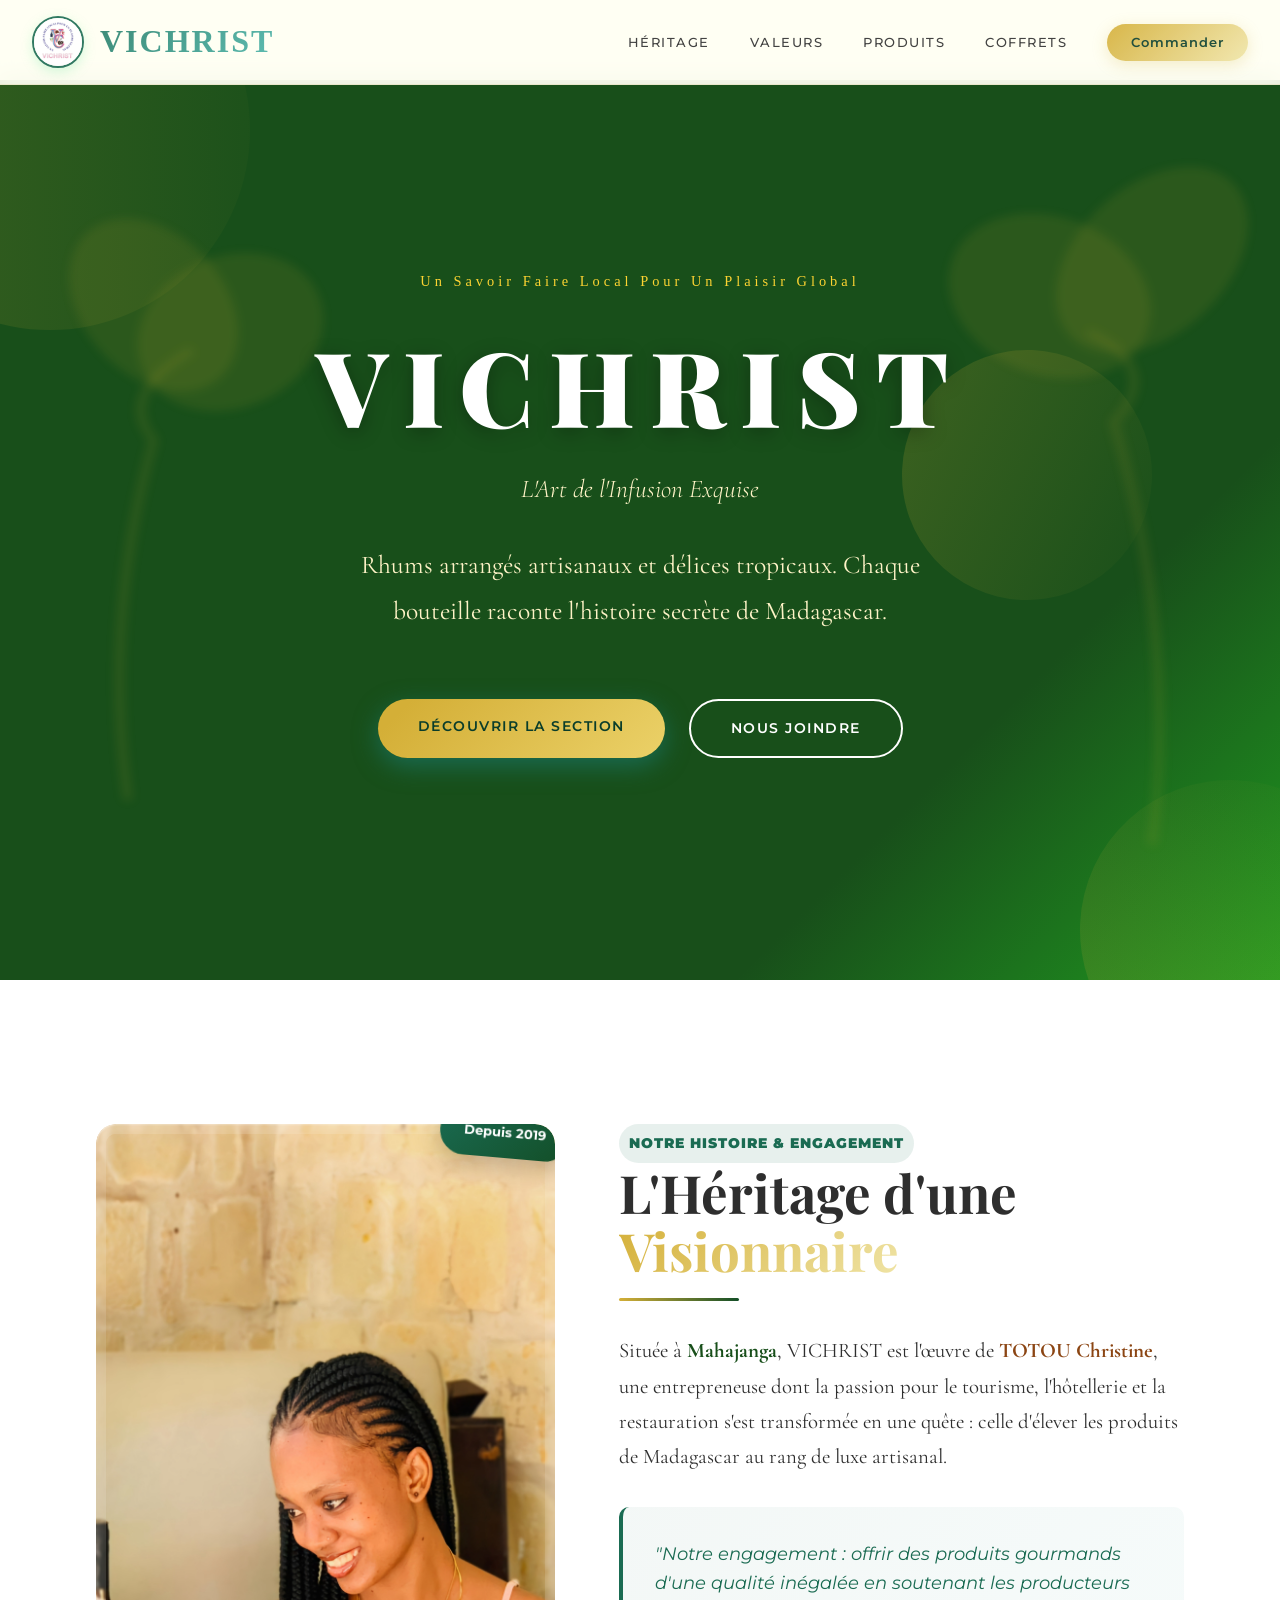
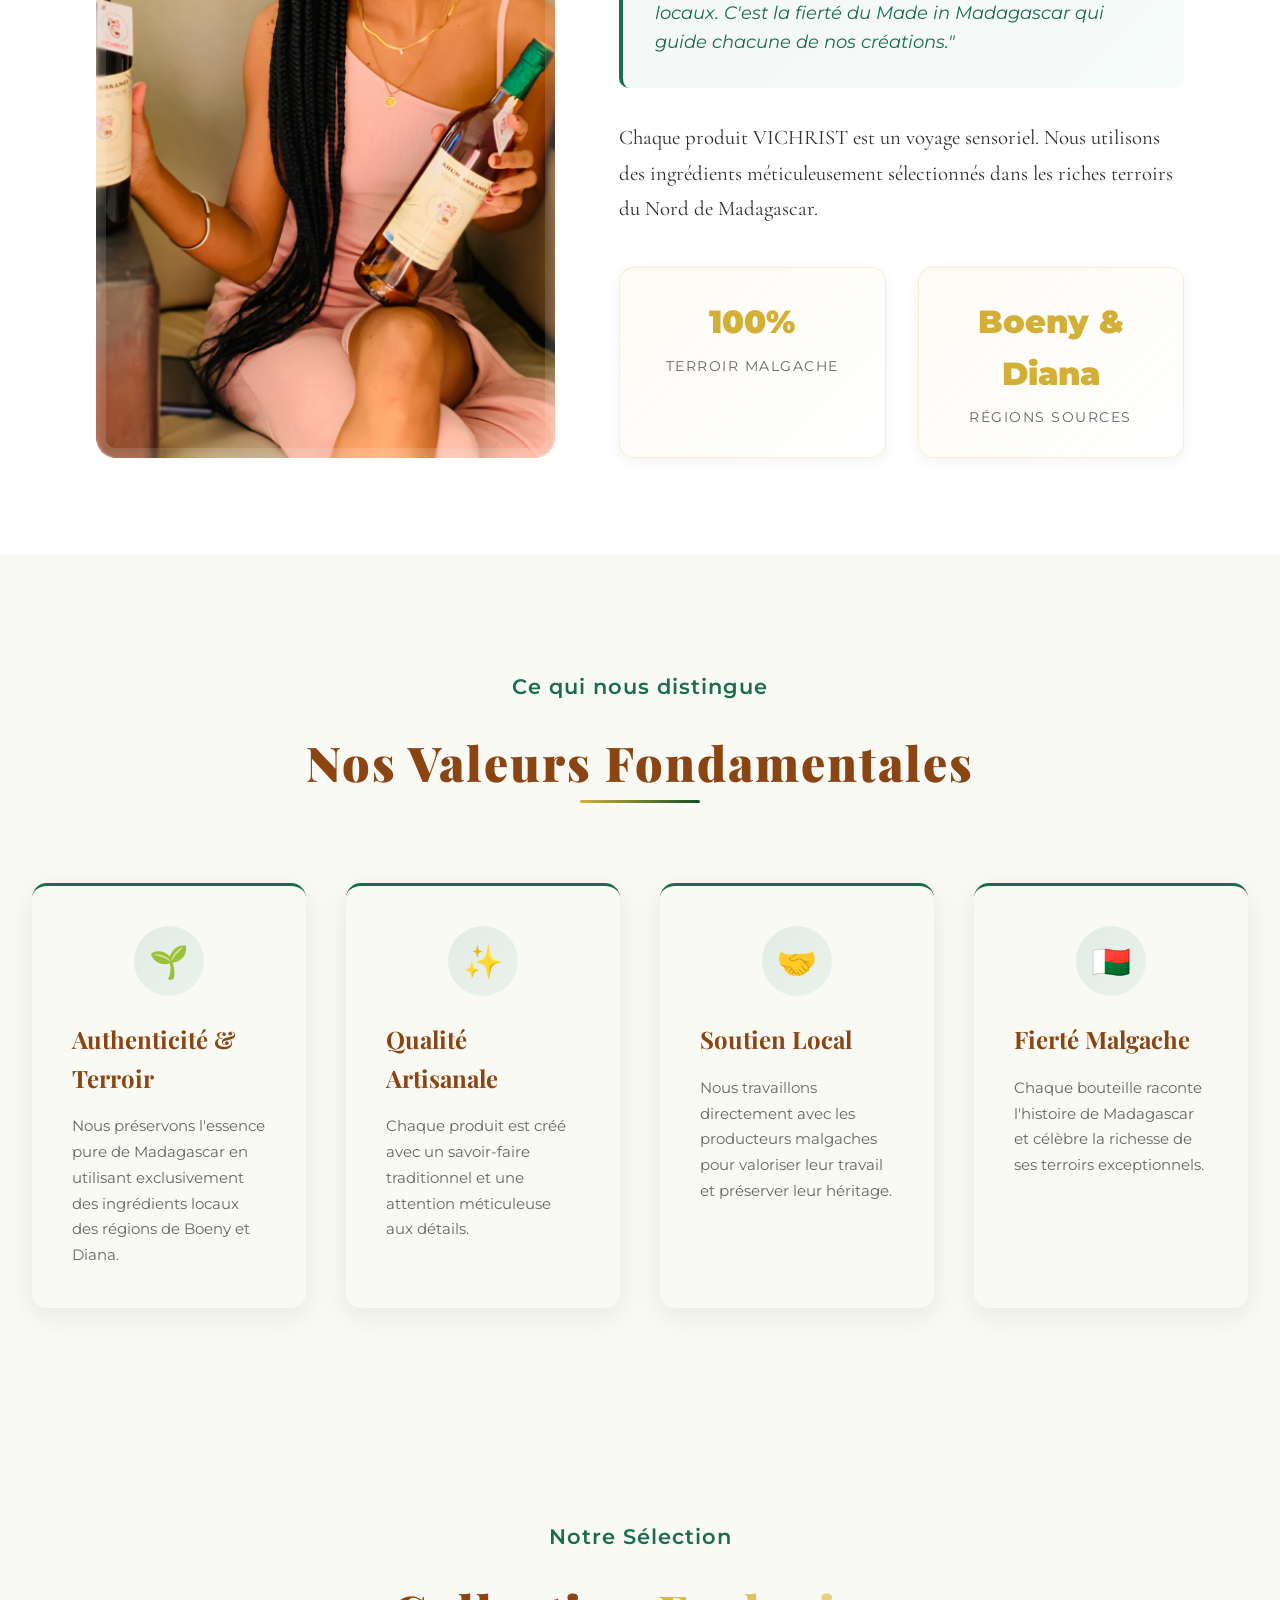
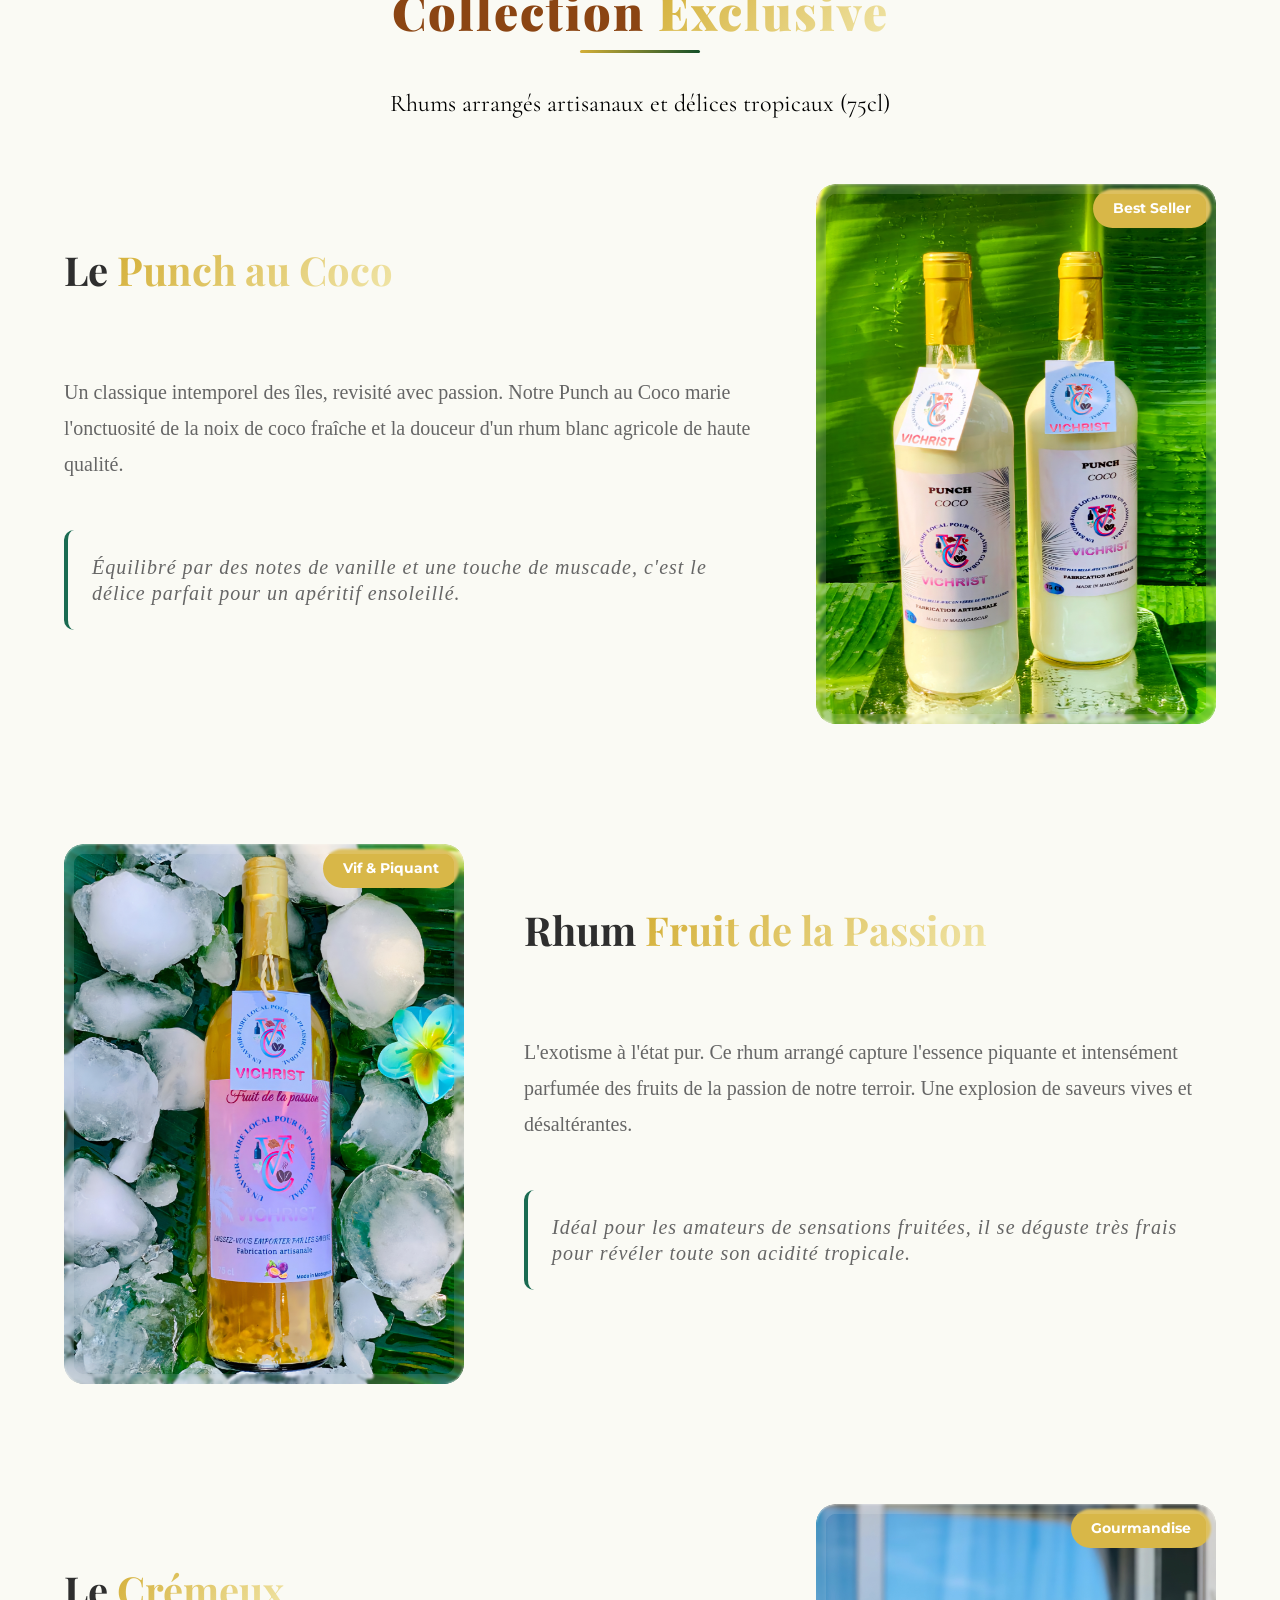
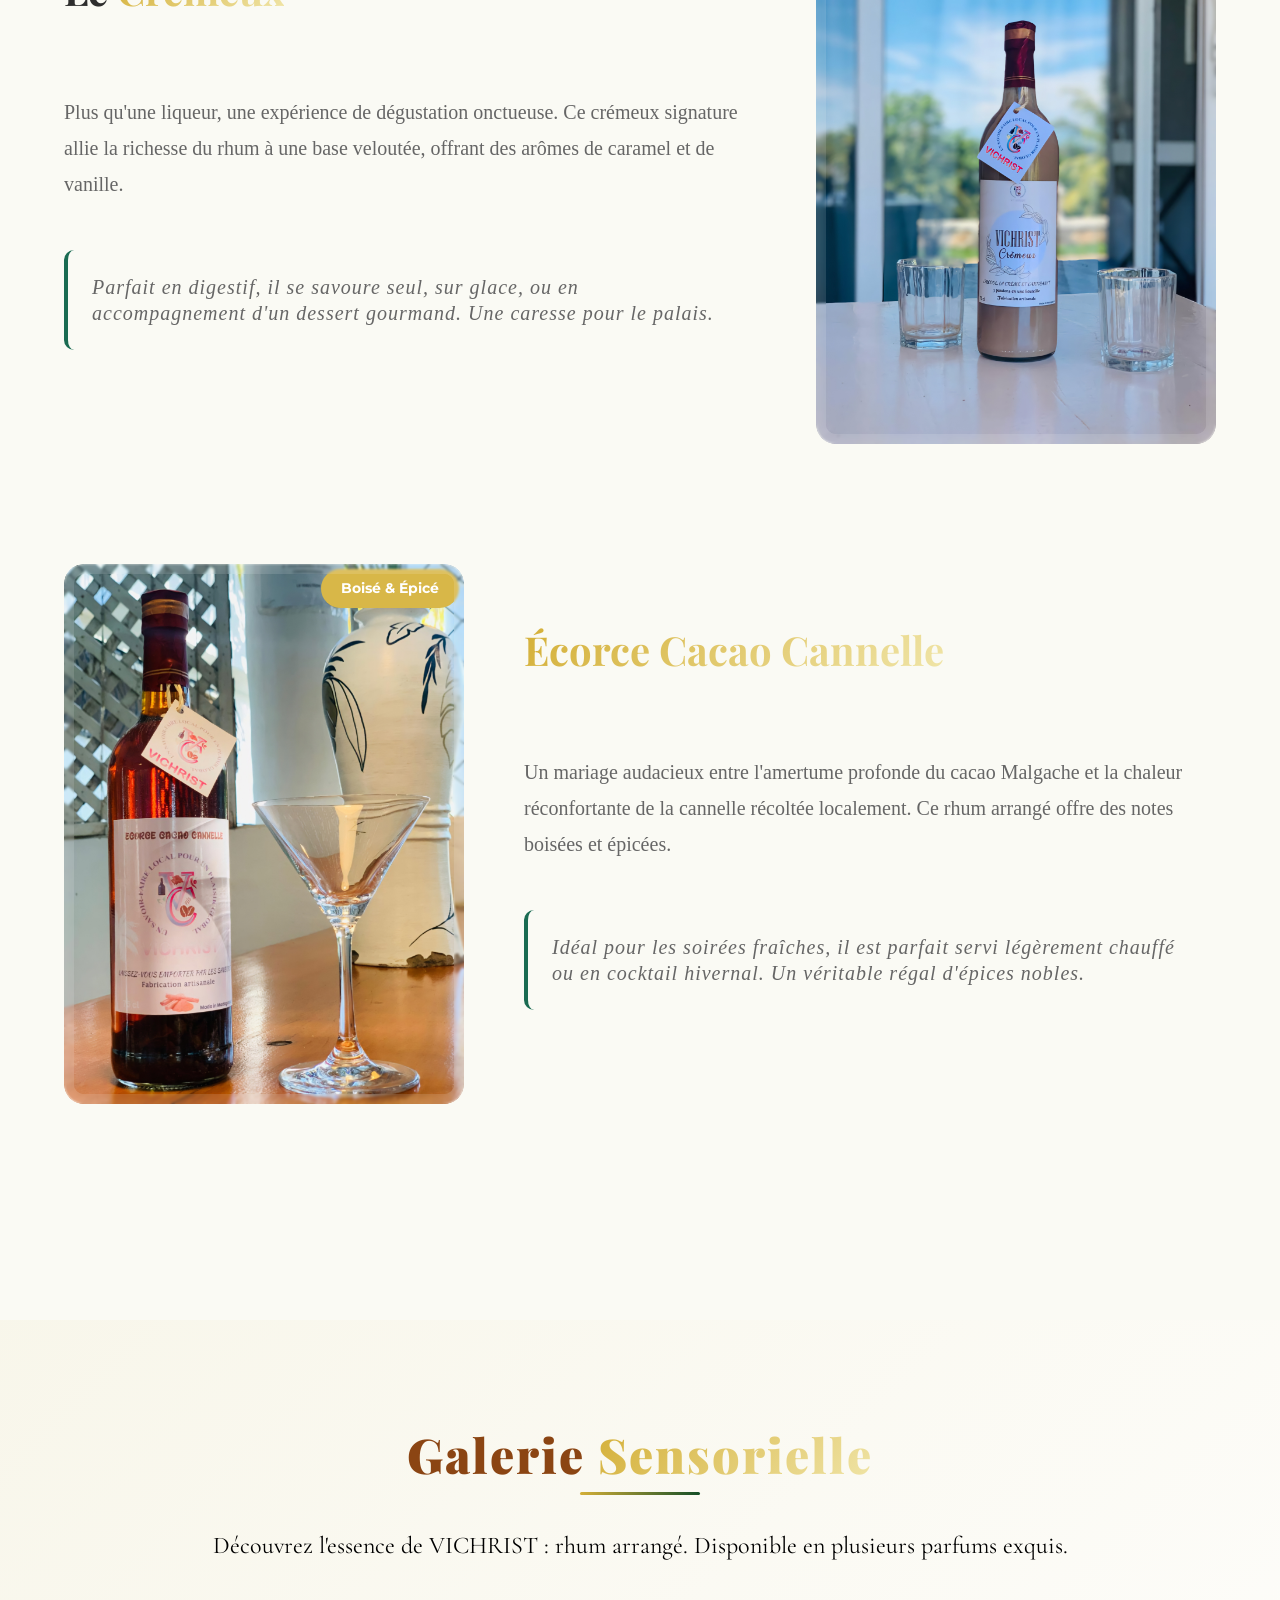
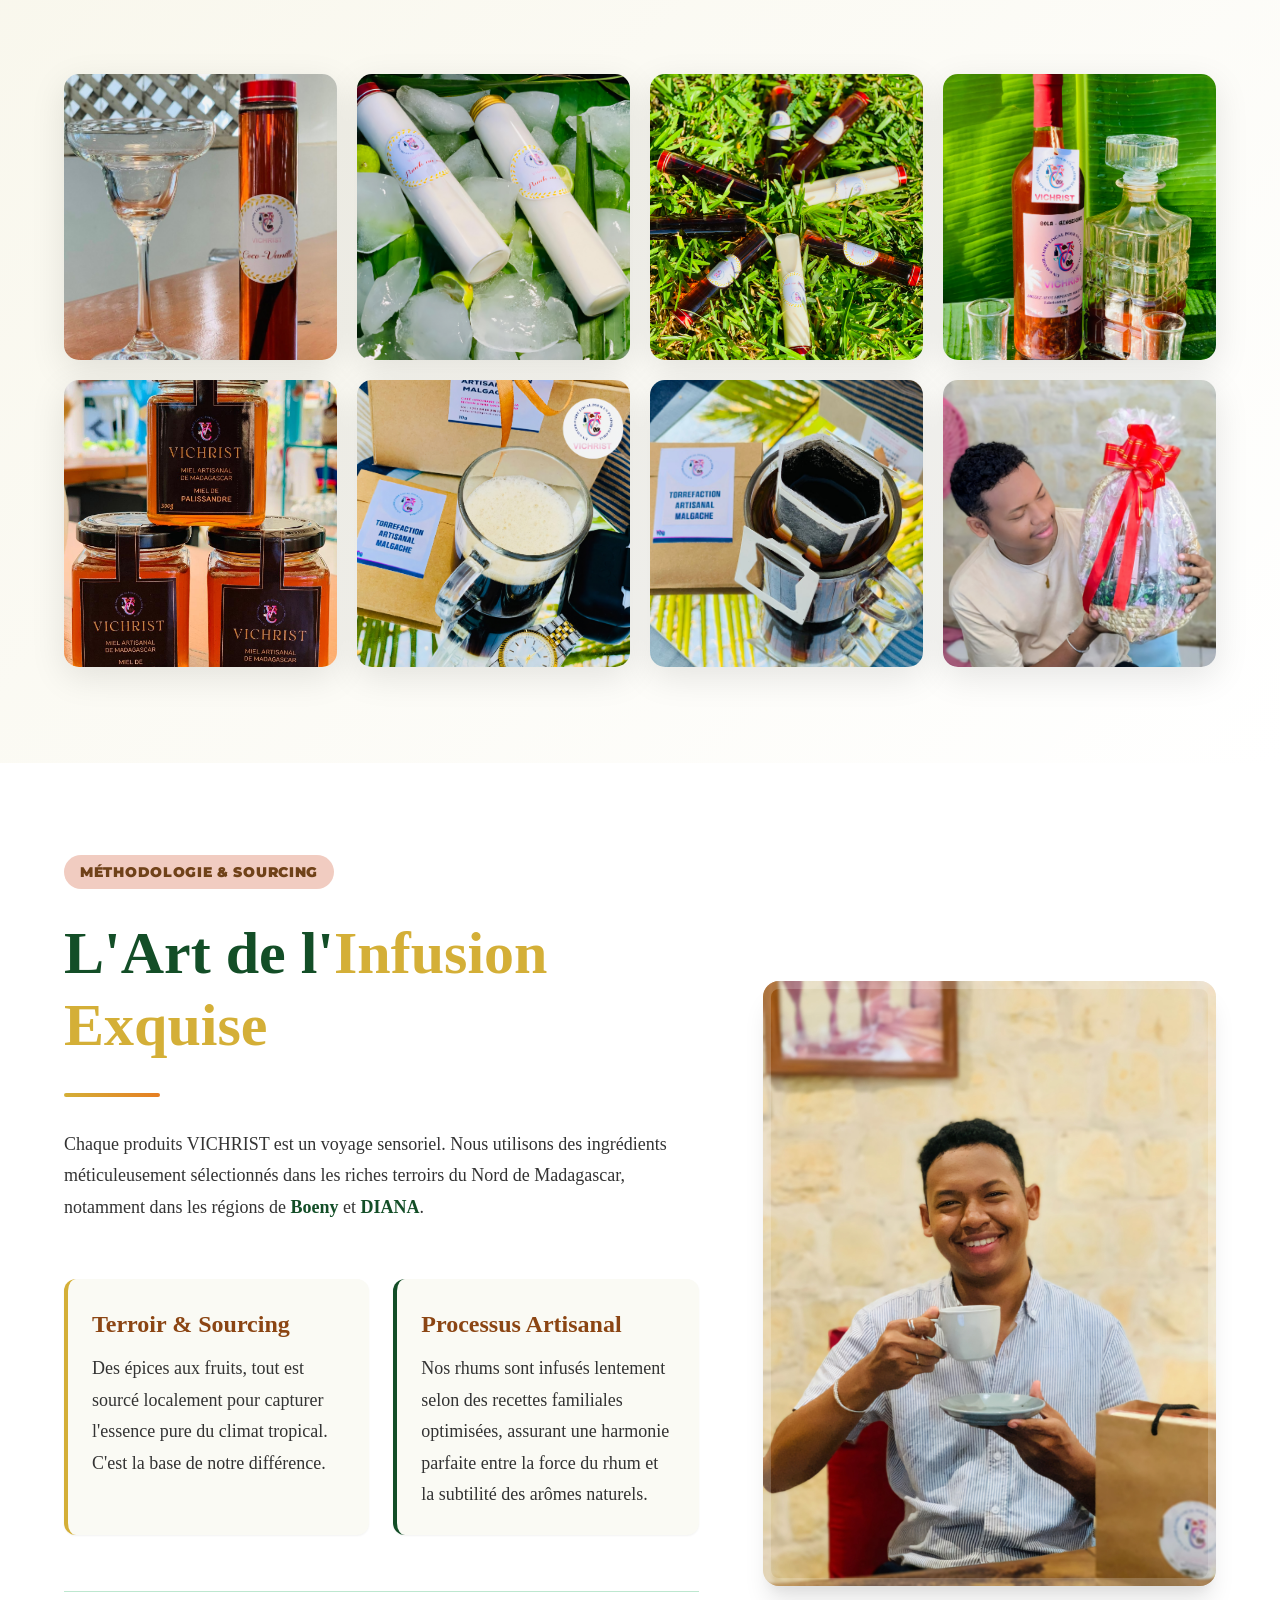
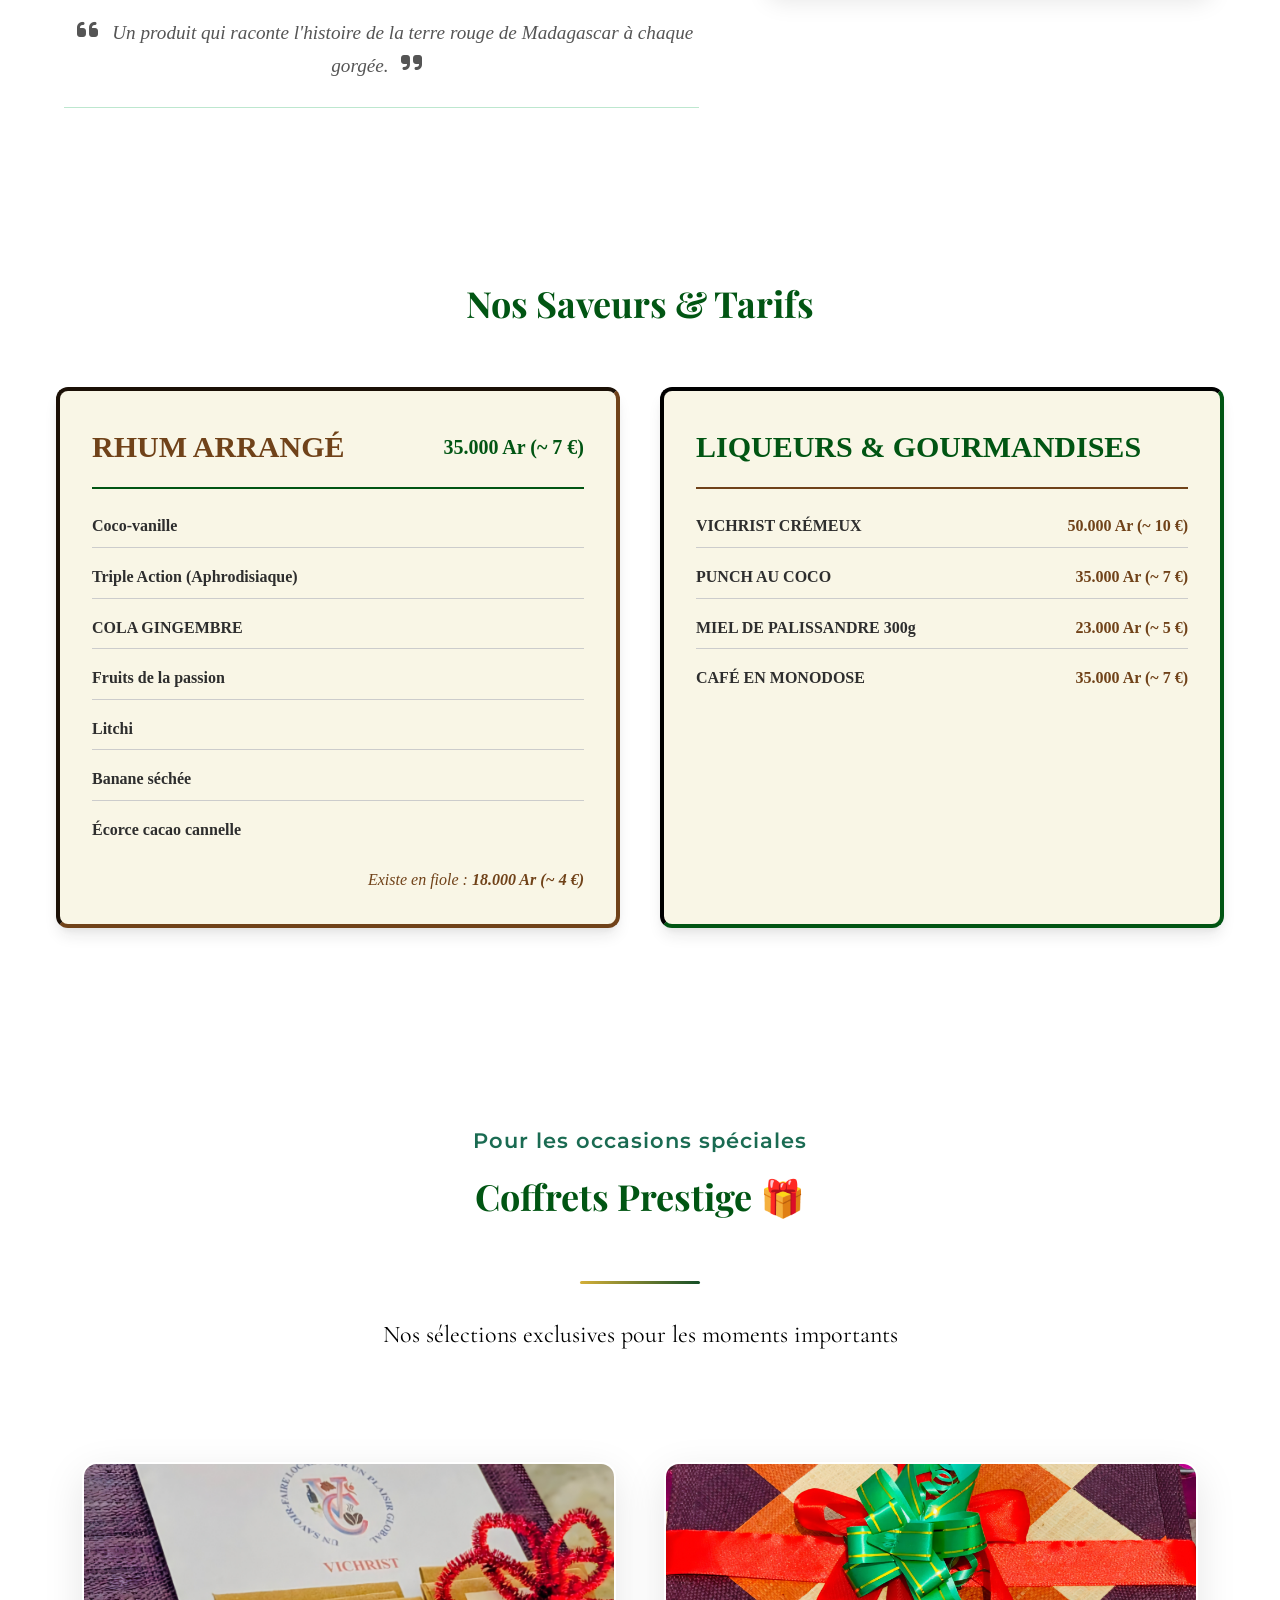
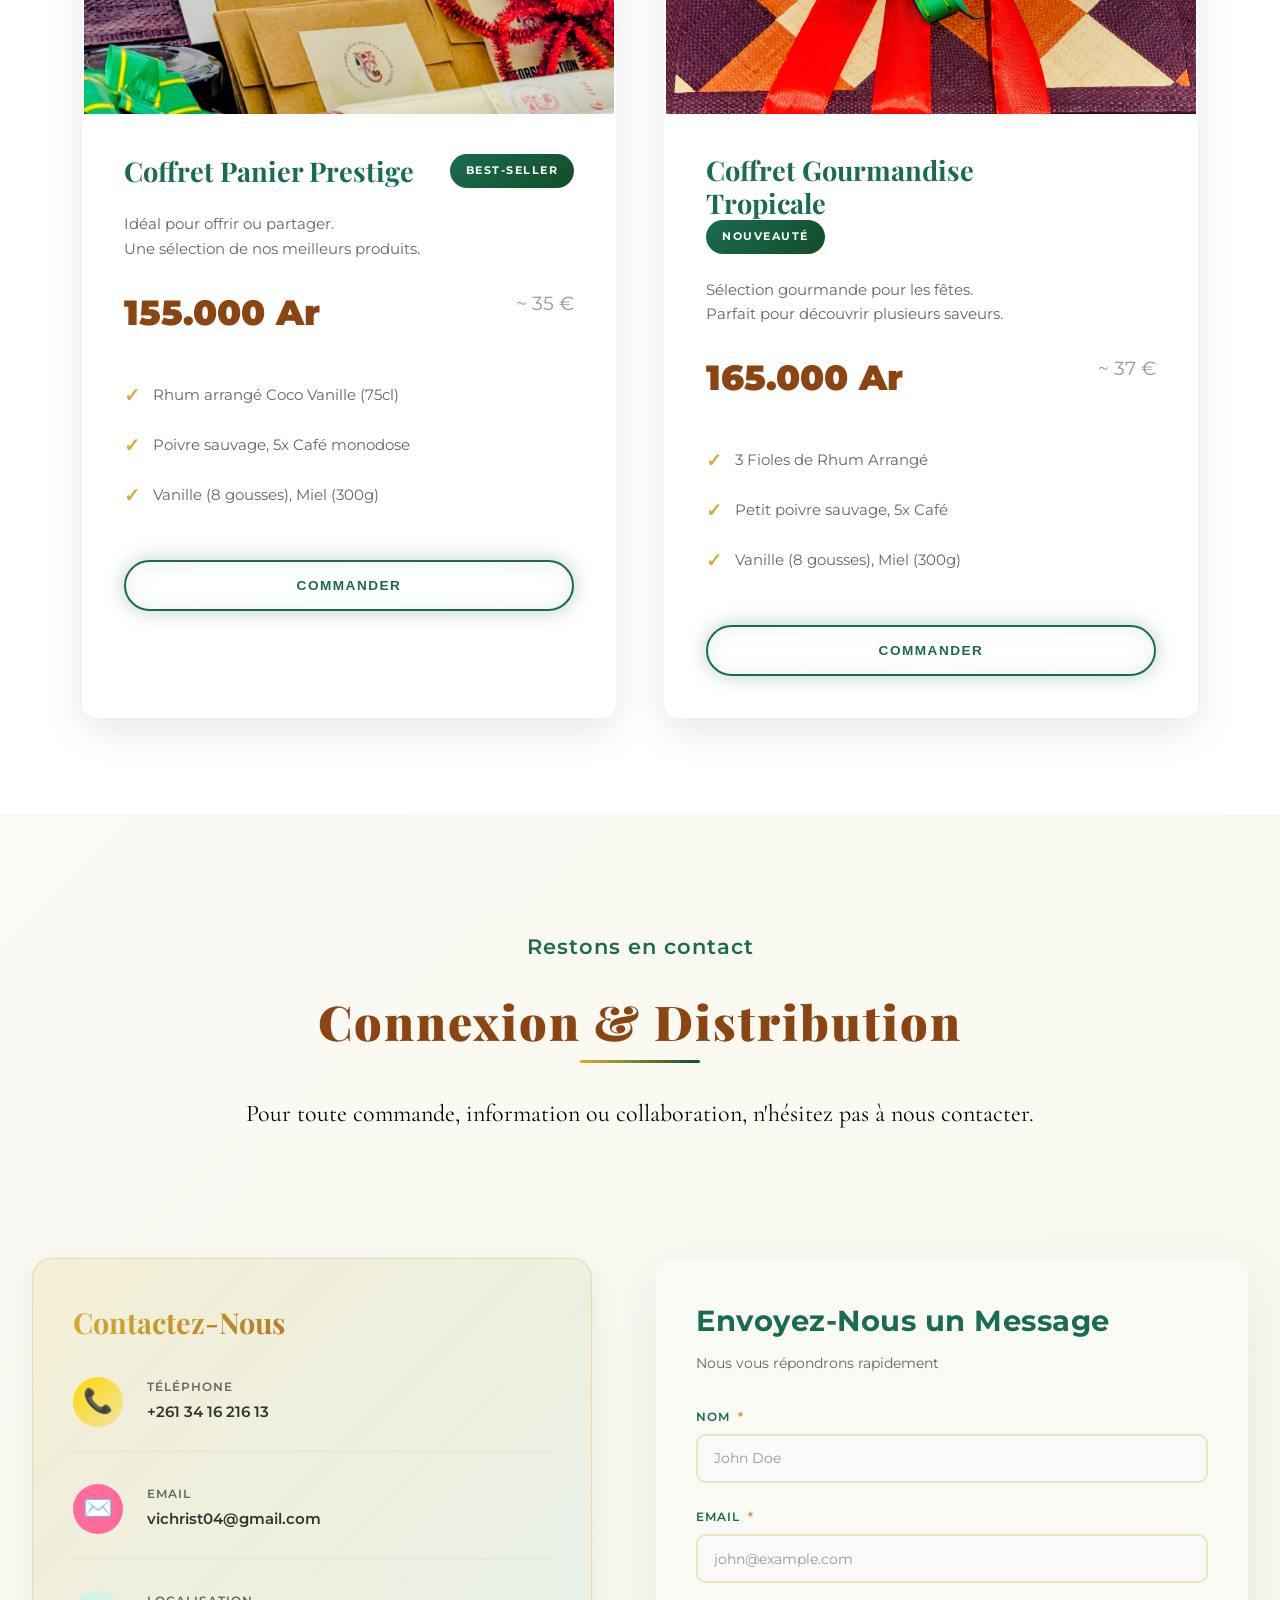
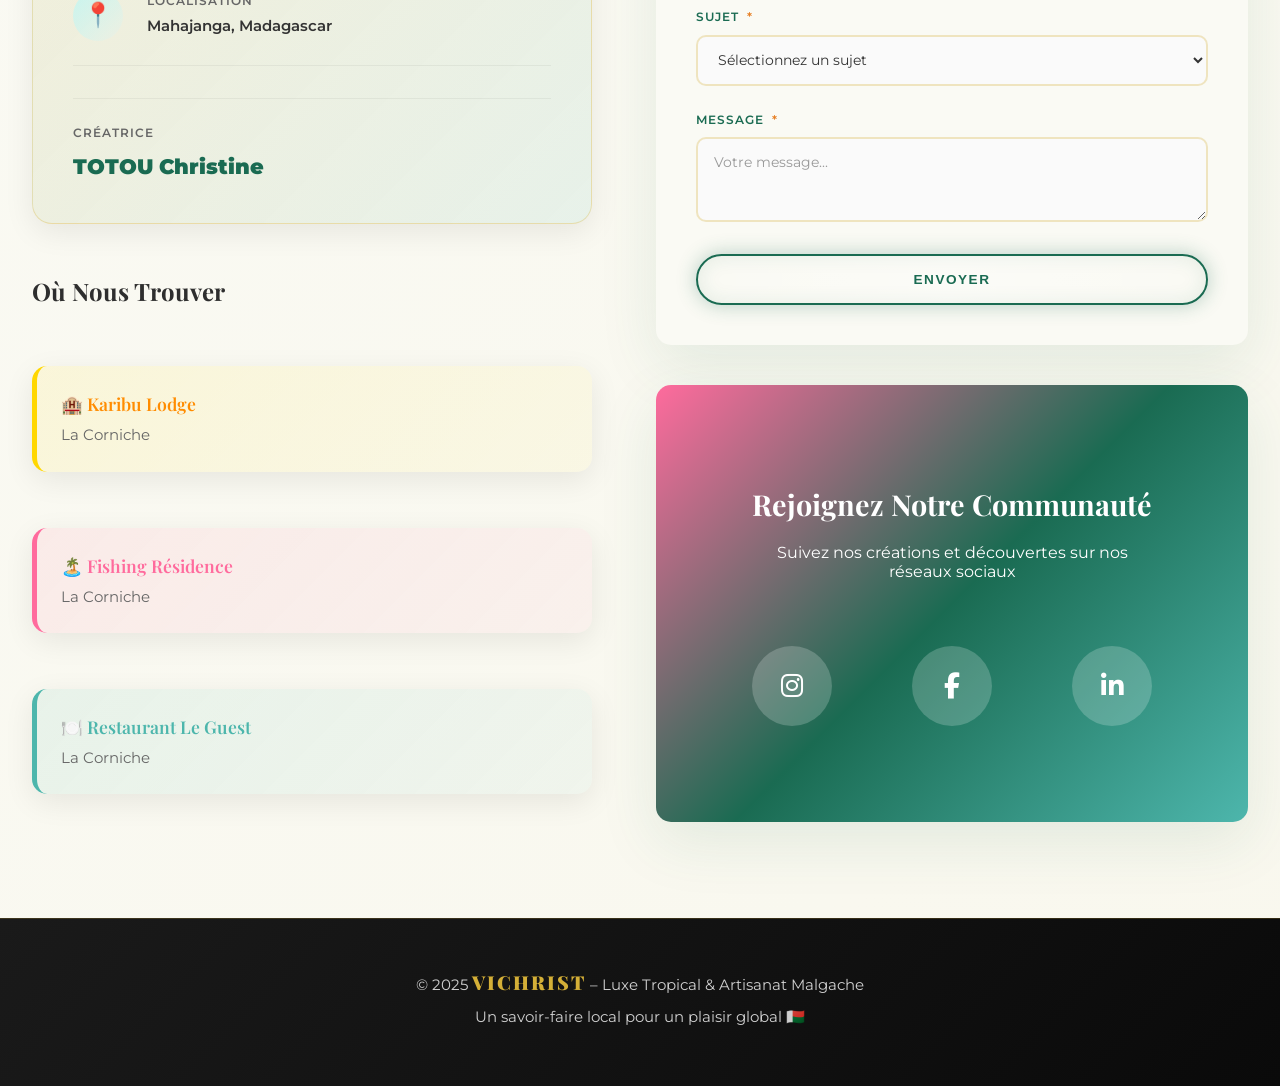
==== commit 8b95815f: "Update index.html" ====
--- a/index.html
+++ b/index.html
@@ -427,6 +427,7 @@
                         <li><span class="item-name">Triple Action (Aphrodisiaque)</span></li>
                         <li><span class="item-name">COLA GINGEMBRE</span></li>
                         <li><span class="item-name">Fruits de la passion</span></li>
+                        <li><span class="item-name">Litchi</span></li>
                         <li><span class="item-name">Banane séchée</span></li>
                         <li><span class="item-name">Écorce cacao cannelle</span></li>
                     </ul>
@@ -722,4 +723,4 @@
     </script>
 </body>
 
-</html>+</html>
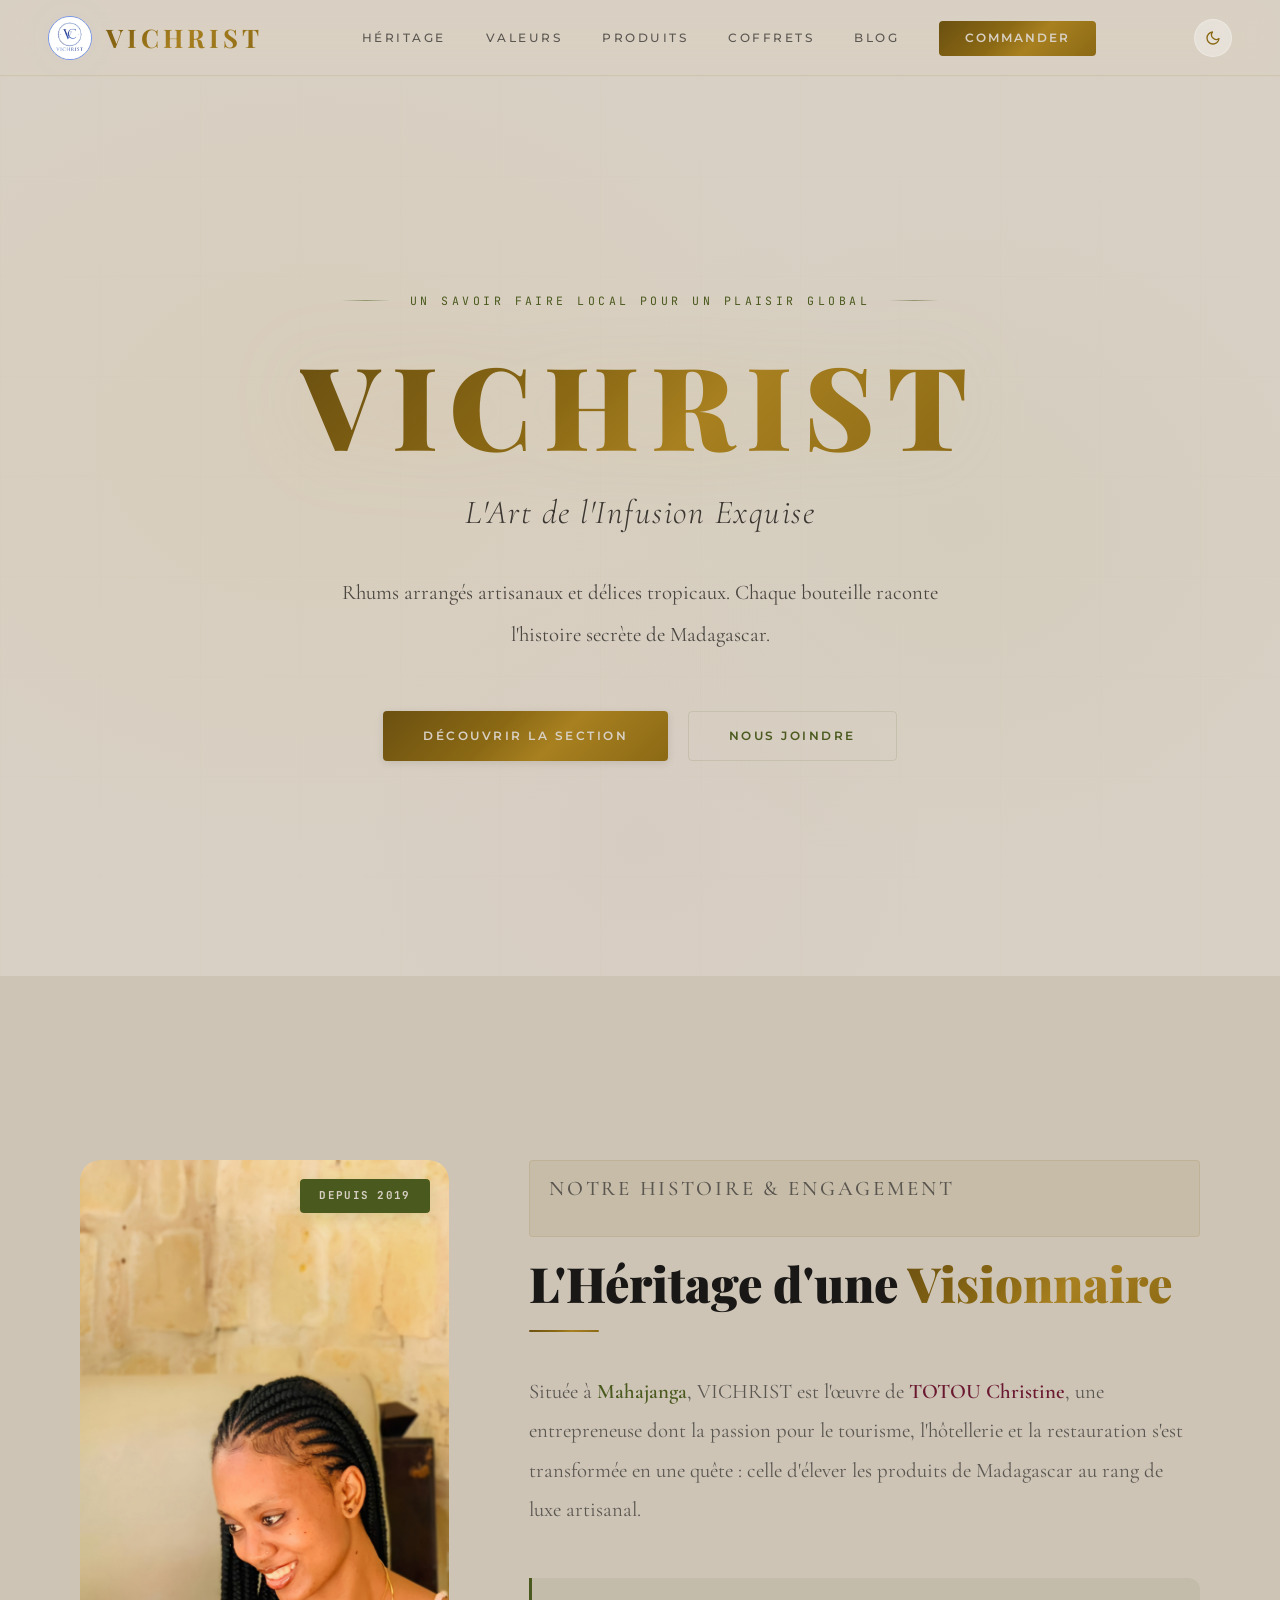
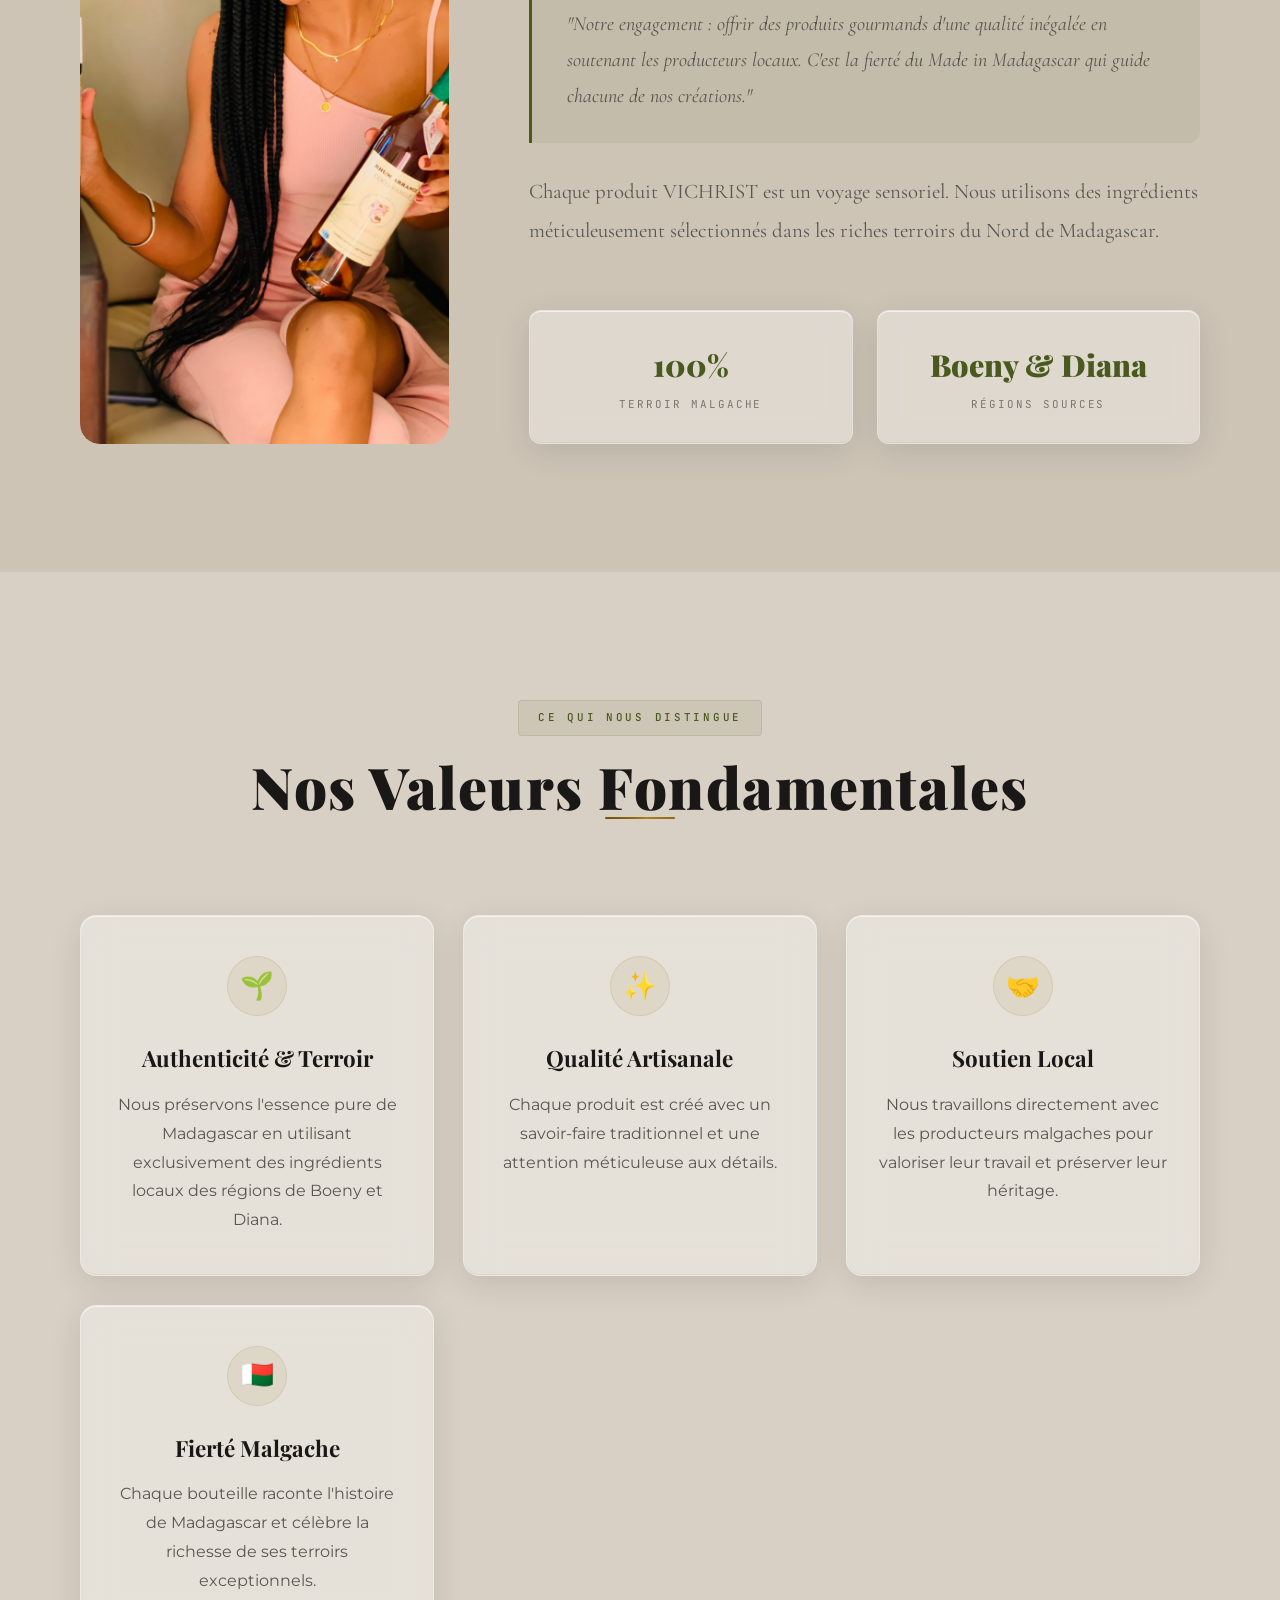
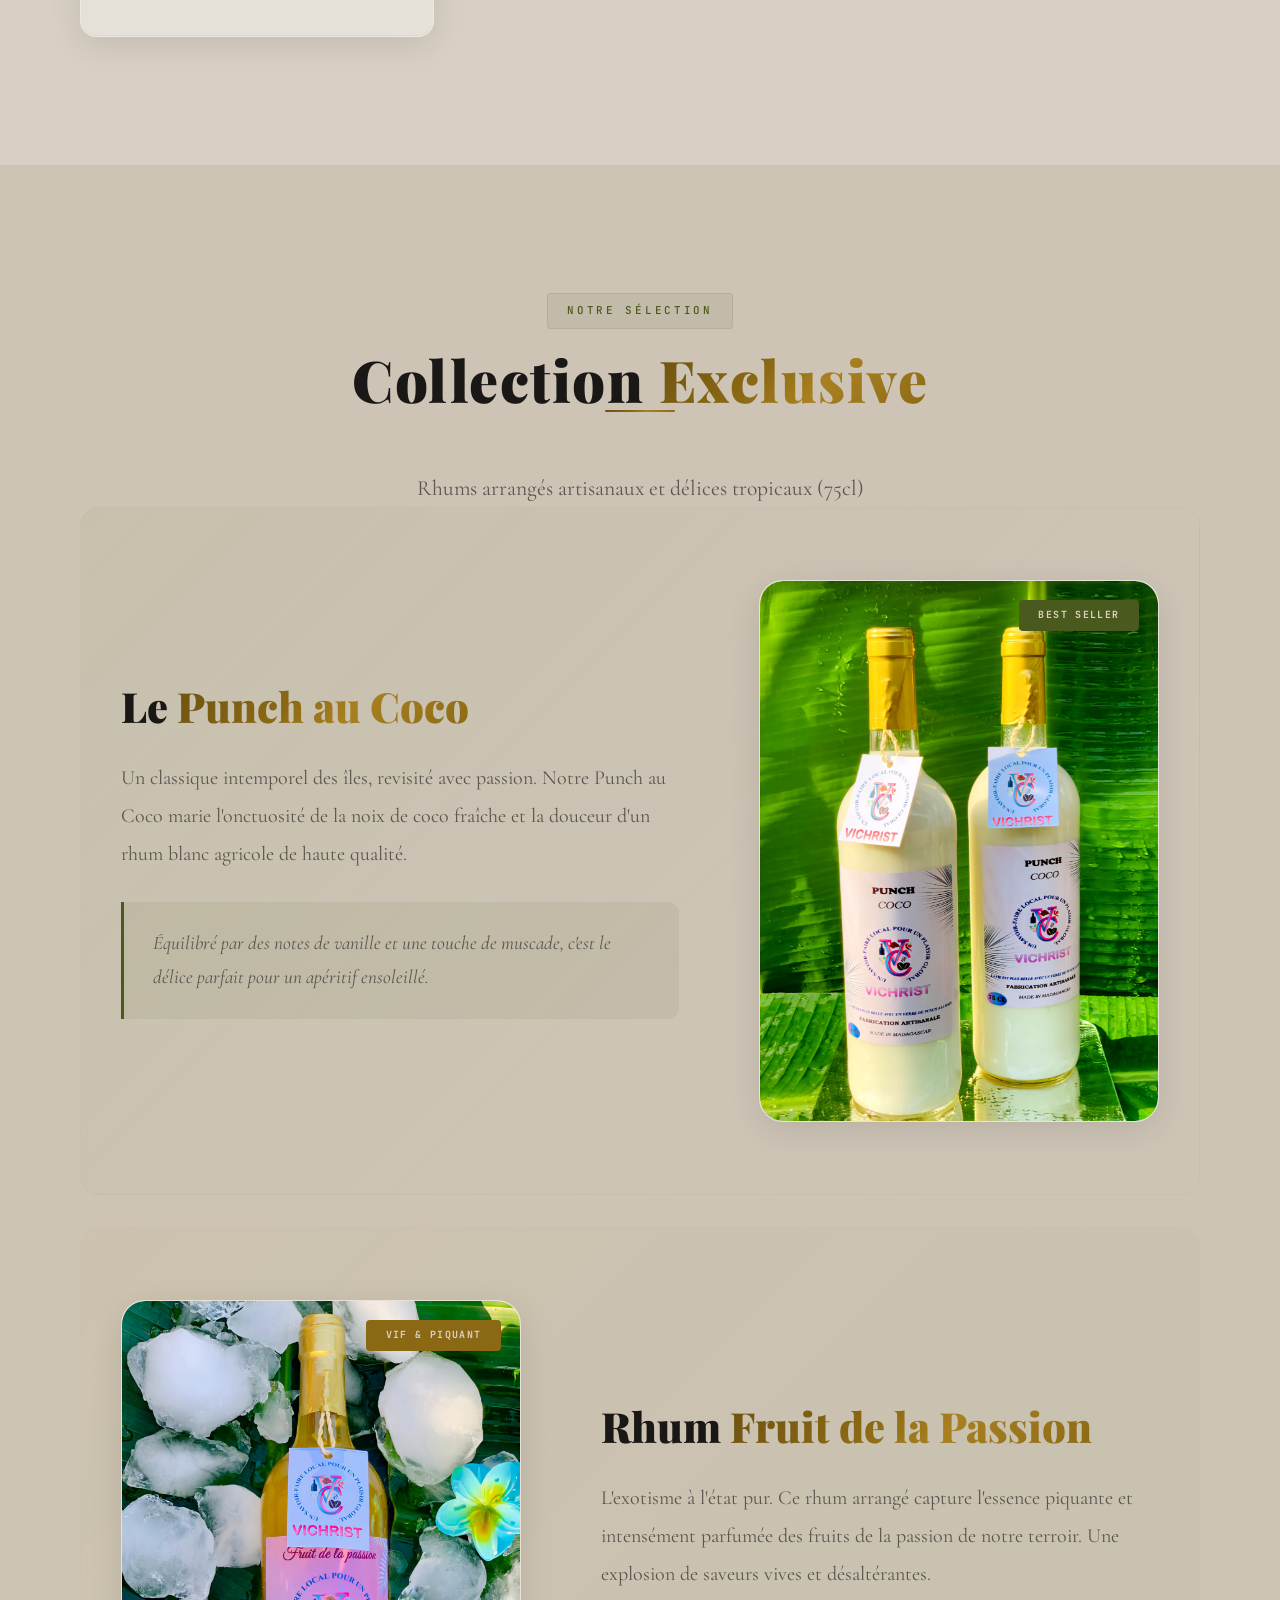
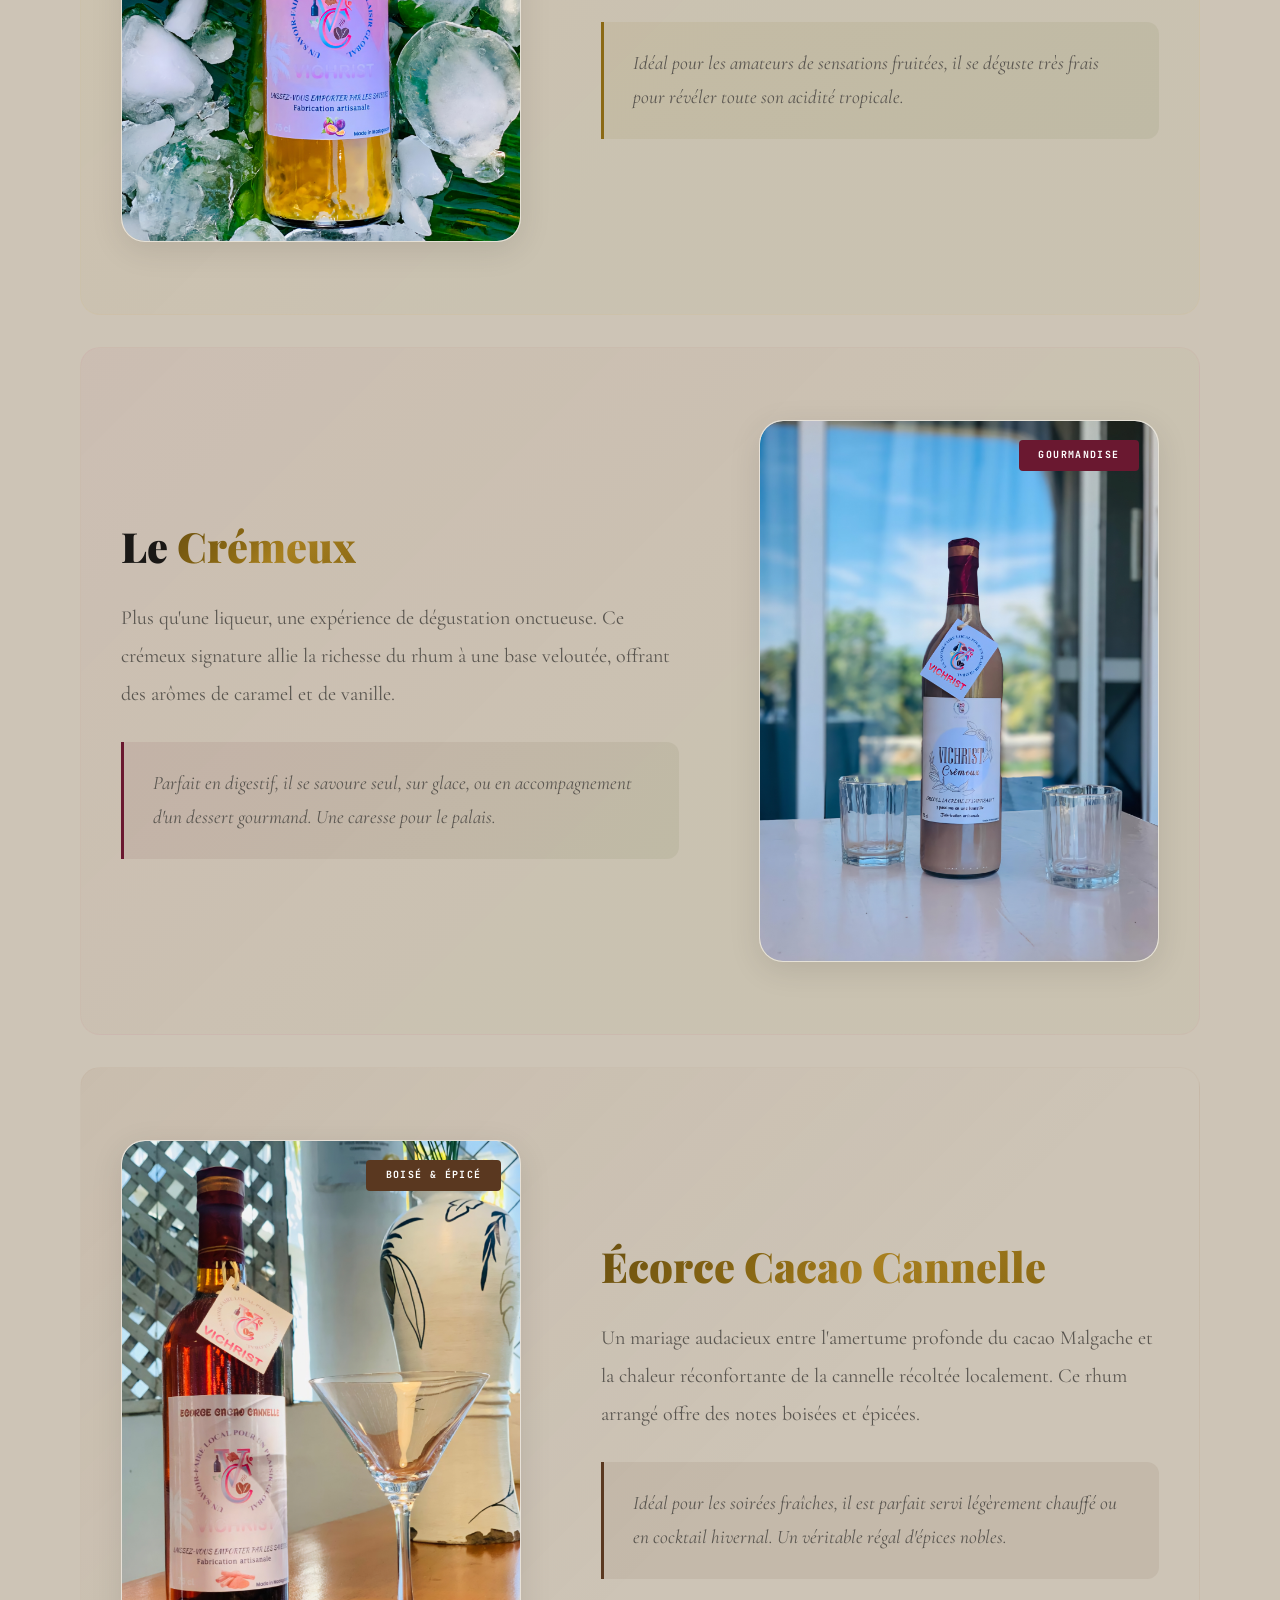
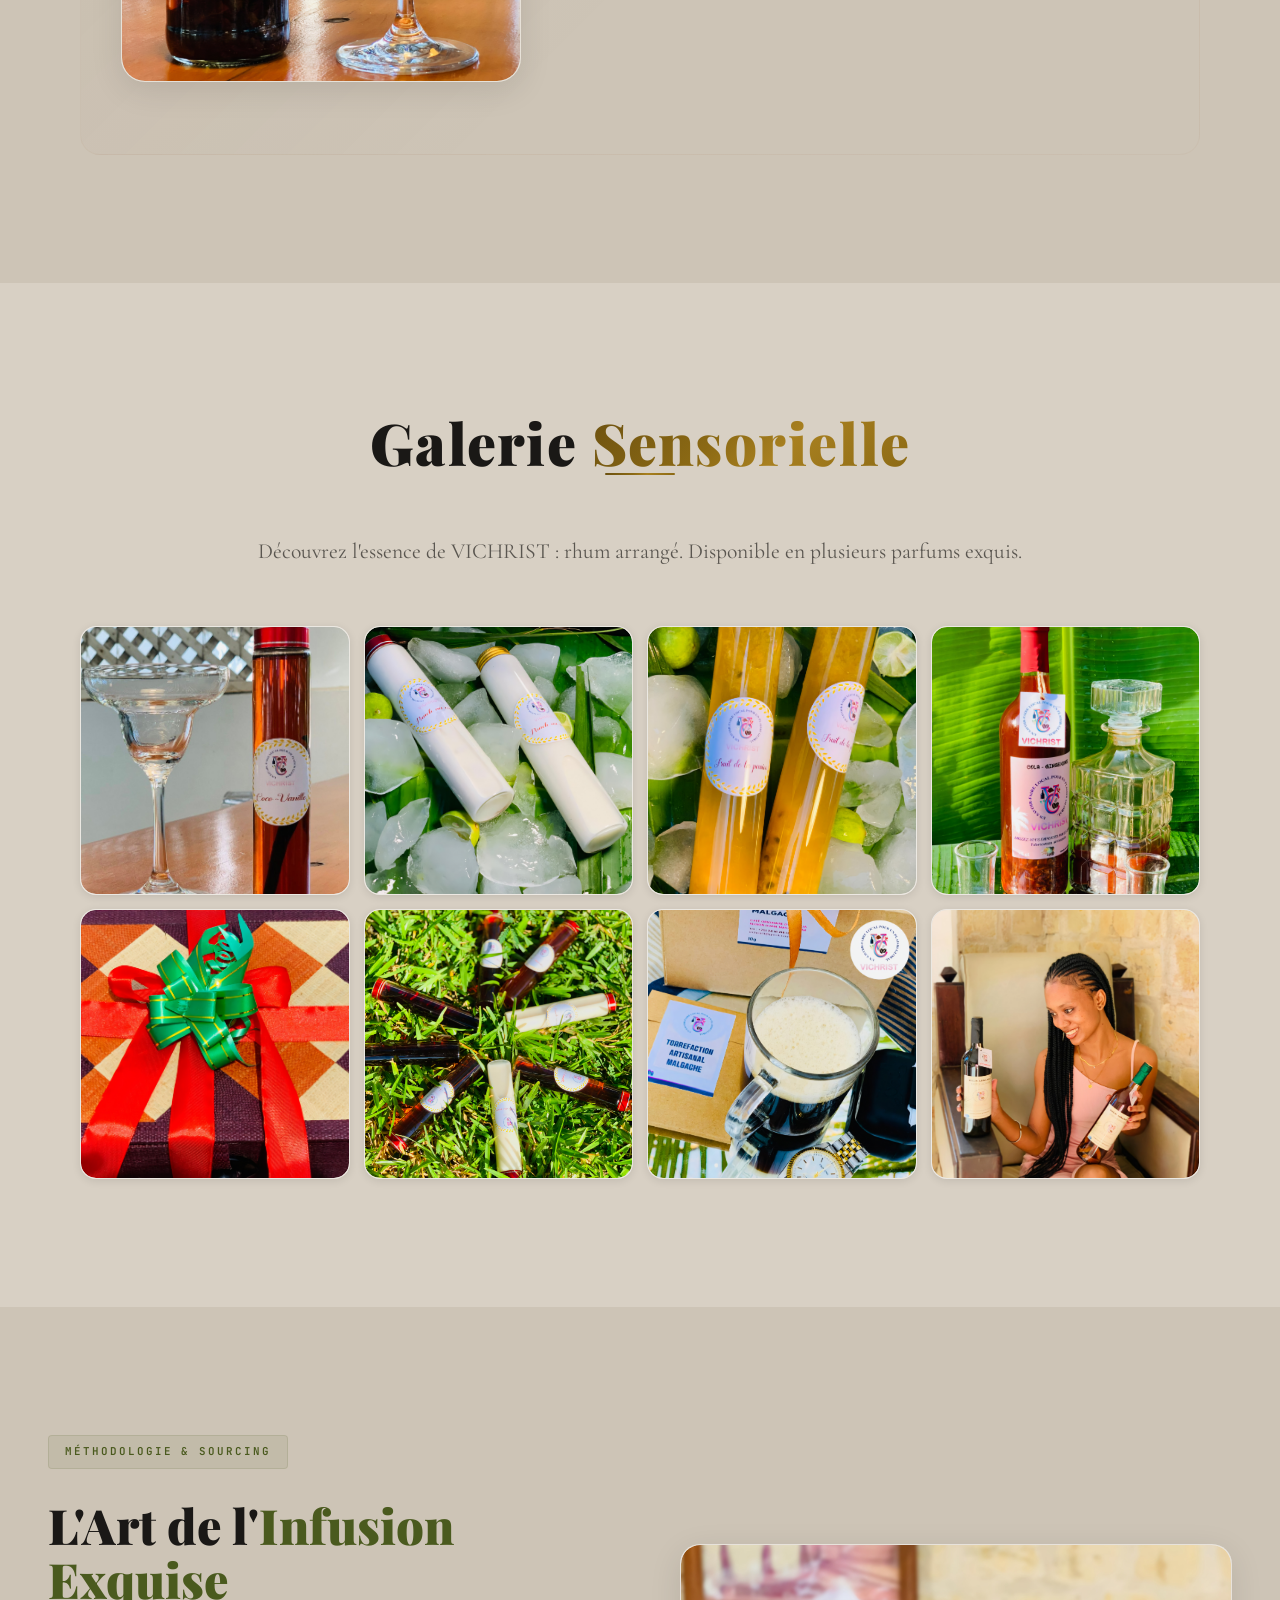
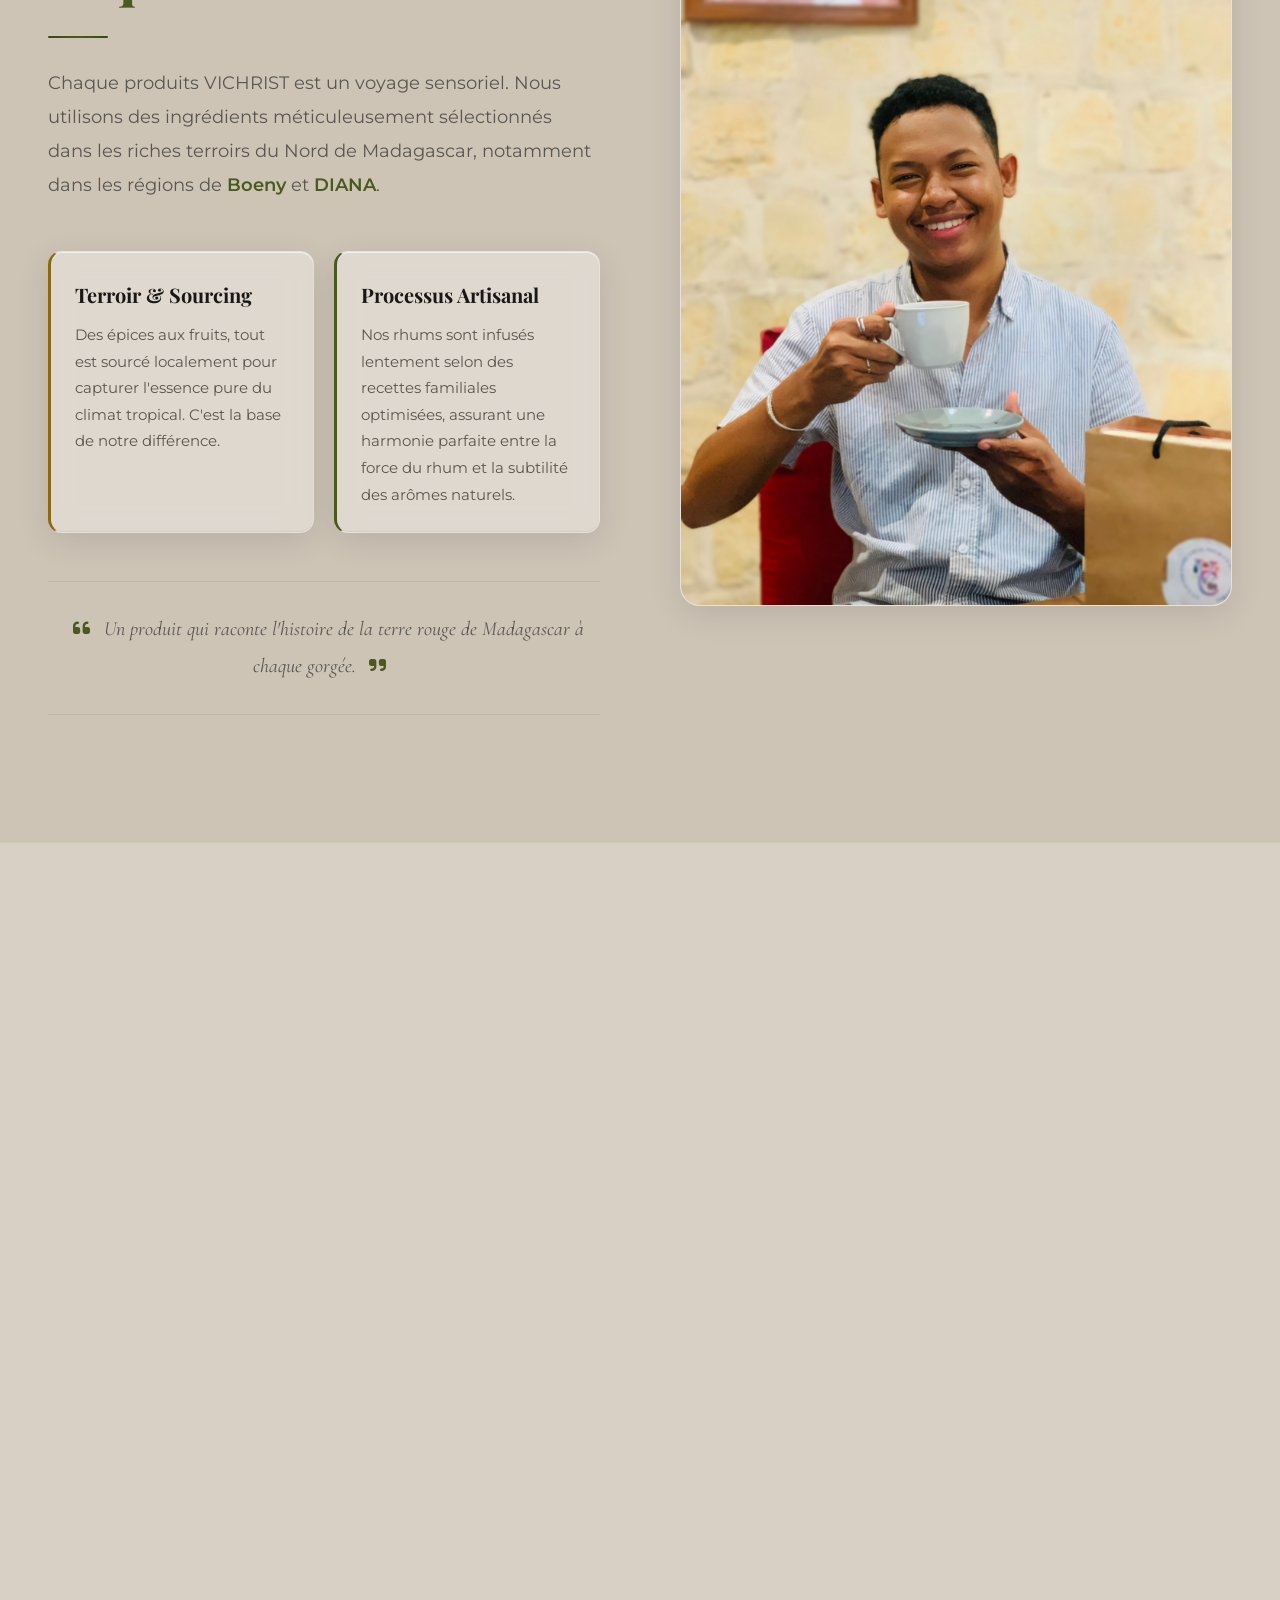
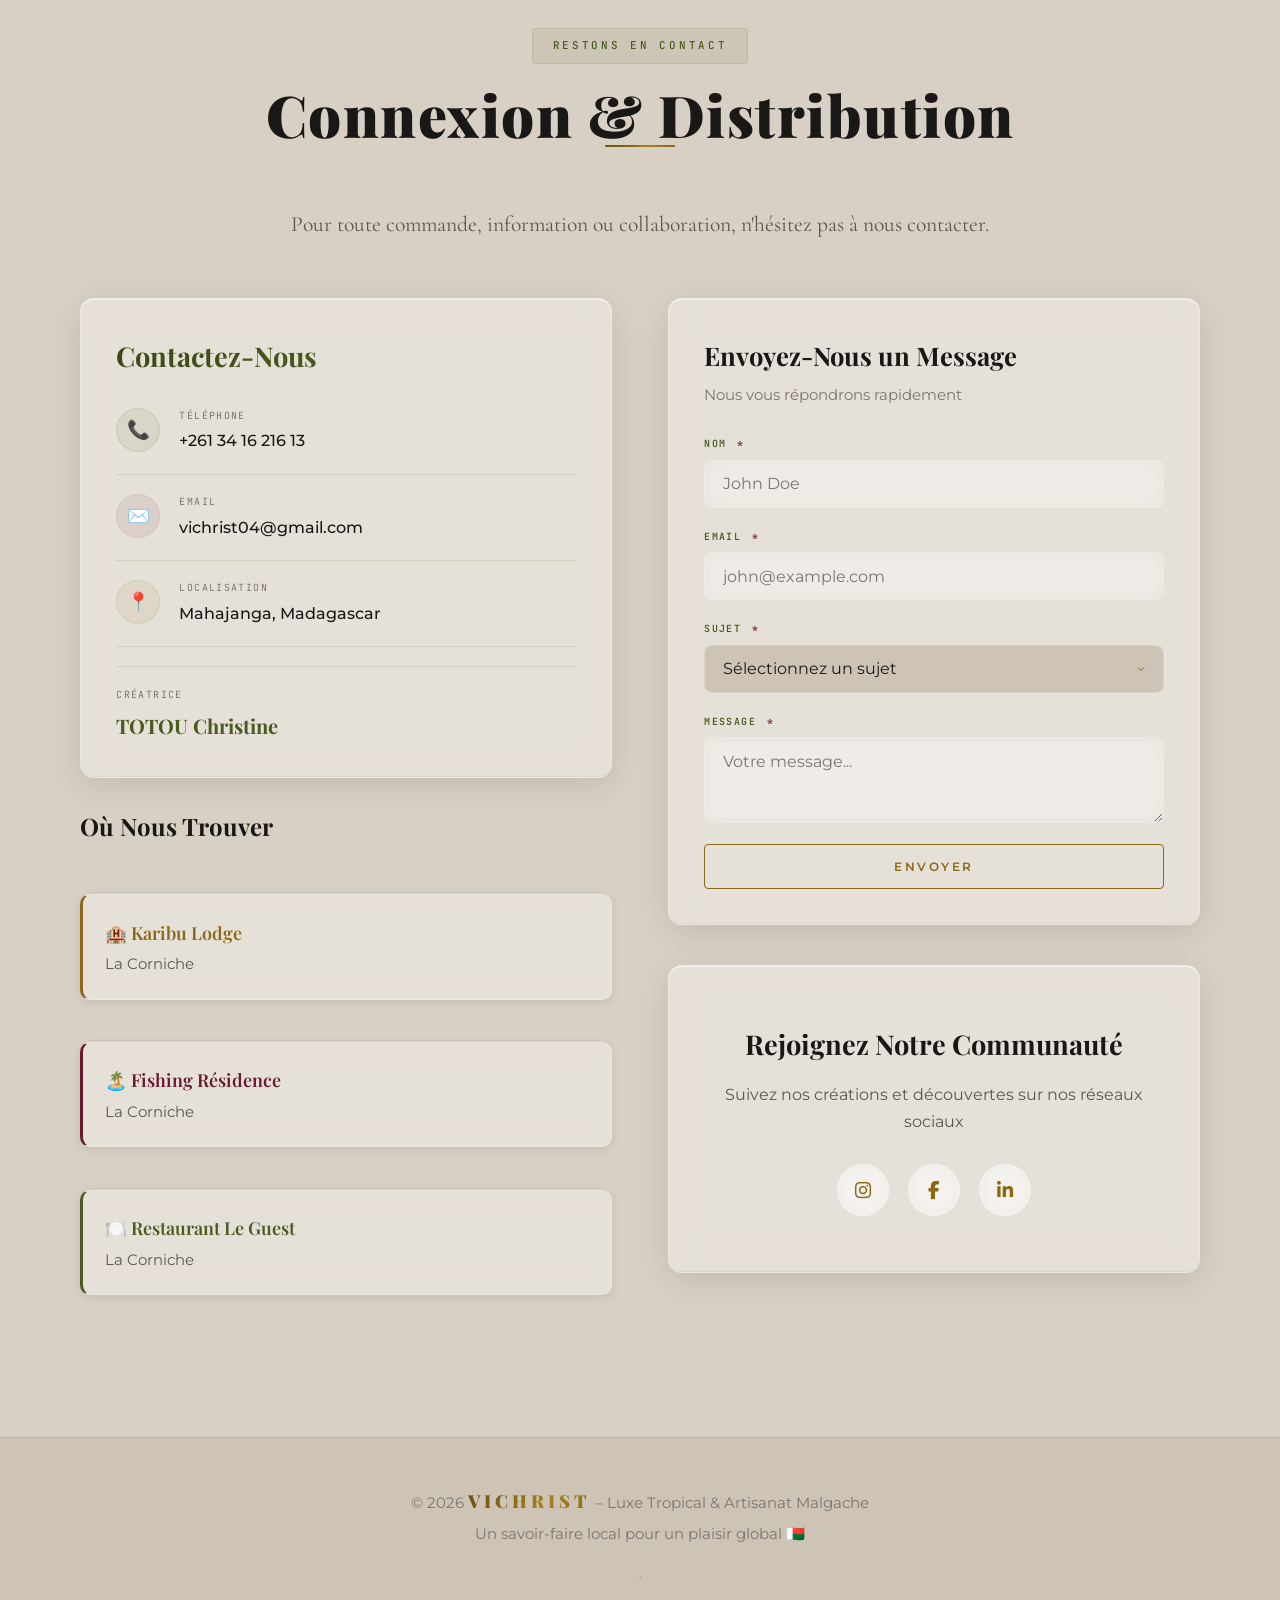
==== commit 5c88438e: "Add files via upload" ====
--- a/index.html
+++ b/index.html
@@ -5,6 +5,7 @@
     <!-- SEO Meta Tags -->
     <meta charset="UTF-8">
     <meta name="viewport" content="width=device-width, initial-scale=1.0, maximum-scale=5.0">
+    <meta name="color-scheme" content="dark light">
     <meta name="description"
         content="VICHRIST - Rhums Arrangés Artisanaux de Luxe de Madagascar. Découvrez nos rhums infusés artisanalement avec des ingrédients locaux de qualité premium.">
     <meta name="keywords"
@@ -15,22 +16,21 @@
 
     <!-- Open Graph / Facebook -->
     <meta property="og:type" content="website">
-    <meta property="og:url" content="https://vichrist.mg/">
+    <meta property="og:url" content="https://www.vichrist.mg/">
     <meta property="og:title" content="VICHRIST - Rhums Arrangés Artisanaux de Luxe Madagascar">
     <meta property="og:description"
         content="Découvrez nos rhums infusés artisanalement avec des ingrédients 100% malgaches. Un savoir-faire local pour un plaisir global.">
-    <meta property="og:image" content="https://vichrist.mg/image/Logo.jpg">
+    <meta property="og:image" content="https://www.vichrist.mg/image/logo%20black.jpg">
 
     <!-- Twitter -->
     <meta property="twitter:card" content="summary_large_image">
-    <meta property="twitter:url" content="https://vichrist.mg/">
+    <meta property="twitter:url" content="https://www.vichrist.mg/">
     <meta property="twitter:title" content="VICHRIST - Rhums Arrangés Artisanaux de Luxe Madagascar">
     <meta property="twitter:description"
         content="Découvrez nos rhums infusés artisanalement avec des ingrédients 100% malgaches.">
-    <meta property="twitter:image" content="https://vichrist.mg/image/Logo.jpg">
-
+    <meta property="twitter:image" content="https://www.vichrist.mg/image/logo%20black.jpg">
     <!-- Canonical URL -->
-    <link rel="canonical" href="https://vichrist.mg/">
+    <link rel="canonical" href="https://www.vichrist.mg/">
 
     <!-- Favicons -->
     <link rel="icon" type="image/x-icon" href="./image/favicon.ico">
@@ -45,7 +45,7 @@
         "@context": "https://schema.org",
         "@type": "LocalBusiness",
         "name": "VICHRIST",
-        "image": "https://vichrist.mg/image/Logo.jpg",
+        "image": "https://www.vichrist.mg/image/logo%20black.jpg",
         "description": "Fabricant de rhums arrangés artisanaux de luxe à Madagascar",
         "address": {
             "@type": "PostalAddress",
@@ -54,7 +54,7 @@
         },
         "telephone": "+261-34-16-216-13",
         "email": "vichrist04@gmail.com",
-        "url": "https://vichrist.mg",
+        "url": "https://www.vichrist.mg",
         "priceRange": "€€",
         "founder": "TOTOU Christine"
     }
@@ -65,11 +65,12 @@
     <link rel="preconnect" href="https://fonts.googleapis.com">
     <link rel="preconnect" href="https://fonts.gstatic.com" crossorigin>
     <link
-        href="https://fonts.googleapis.com/css2?family=Playfair+Display:wght@400;700;900&family=Montserrat:wght@300;400;500;600;700&family=Cormorant+Garamond:wght@300;400;500&display=swap"
+        href="https://fonts.googleapis.com/css2?family=Playfair+Display:wght@400;700;900&family=Montserrat:wght@300;400;500;600;700&family=Cormorant+Garamond:ital,wght@0,300;0,400;0,500;0,600;1,300;1,400&family=JetBrains+Mono:wght@400;500;600&display=swap"
         rel="stylesheet">
     <link rel="stylesheet" href="https://cdnjs.cloudflare.com/ajax/libs/font-awesome/6.4.0/css/all.min.css">
 
     <link rel="stylesheet" href="styles.css">
+    <noscript><style>.reveal{opacity:1!important;transform:none!important}</style></noscript>
 </head>
 
 <body>
@@ -77,7 +78,7 @@
     <nav class="navbar">
         <div class="nav-container">
             <a href="#" class="logo">
-                <img src="./image/Logo.jpg" alt="Logo VICHRIST - Rhums arrangés artisanaux Madagascar" width="52"
+                <img src="./image/logo black.jpg" alt="Logo VICHRIST - Rhums arrangés artisanaux Madagascar" width="52"
                     height="52">
                 <span>VICHRIST</span>
             </a>
@@ -86,23 +87,33 @@
                 <li><a href="#valeurs" class="nav-link">Valeurs</a></li>
                 <li><a href="#produits" class="nav-link">Produits</a></li>
                 <li><a href="#coffrets" class="nav-link">Coffrets</a></li>
+                <li><a href="blog.html" class="nav-link">Blog</a></li>
                 <li><a href="#contactForm" class="btn-contact">Commander</a></li>
             </ul>
-            <button class="menu-toggle" id="menuToggle" aria-label="Menu navigation mobile" aria-expanded="false">
-                <span class="bar"></span>
-                <span class="bar"></span>
-                <span class="bar"></span>
-            </button>
+            <div class="nav-actions">
+                <button class="theme-toggle" id="themeToggle" aria-label="Basculer le thème">
+                    <svg class="icon-moon" width="16" height="16" viewBox="0 0 24 24" fill="none" stroke="currentColor" stroke-width="2" stroke-linecap="round" stroke-linejoin="round">
+                        <path d="M21 12.79A9 9 0 1 1 11.21 3 7 7 0 0 0 21 12.79z"/>
+                    </svg>
+                    <svg class="icon-sun" width="16" height="16" viewBox="0 0 24 24" fill="none" stroke="currentColor" stroke-width="2" stroke-linecap="round" stroke-linejoin="round">
+                        <circle cx="12" cy="12" r="5"/>
+                        <line x1="12" y1="1" x2="12" y2="3"/><line x1="12" y1="21" x2="12" y2="23"/>
+                        <line x1="4.22" y1="4.22" x2="5.64" y2="5.64"/><line x1="18.36" y1="18.36" x2="19.78" y2="19.78"/>
+                        <line x1="1" y1="12" x2="3" y2="12"/><line x1="21" y1="12" x2="23" y2="12"/>
+                        <line x1="4.22" y1="19.78" x2="5.64" y2="18.36"/><line x1="18.36" y1="5.64" x2="19.78" y2="4.22"/>
+                    </svg>
+                </button>
+                <button class="menu-toggle" id="menuToggle" aria-label="Menu navigation mobile" aria-expanded="false">
+                    <span class="bar"></span>
+                    <span class="bar"></span>
+                    <span class="bar"></span>
+                </button>
+            </div>
         </div>
     </nav>
 
     <!-- HERO SECTION -->
     <section class="hero">
-        <div class="tropical-decoration">
-            <div class="palm-leaf leaf-1"></div>
-            <div class="palm-leaf leaf-2"></div>
-            <div class="palm-leaf leaf-3"></div>
-        </div>
         <div class="hero-content">
             <p class="hero-subtitle">Un Savoir Faire Local Pour Un Plaisir Global</p>
             <h1 class="hero-title">VICHRIST</h1>
@@ -120,18 +131,18 @@
 
     <!-- HERITAGE SECTION -->
     <section id="heritage" class="heritage">
-        <div class="container">
+        <div class="container reveal">
 
             <div class="heritage-grid">
                 <div class="glass-effect">
                     <div class="heritage-image">
-                        <img src="./image/Mannequin avec 2 bouteille.jpg" alt="Bouteilles VICHRIST">
+                        <img src="./image/Mannequin avec 2 bouteille.jpg" alt="Bouteilles VICHRIST" loading="lazy">
                         <span class="heritage-badge">Depuis 2019</span>
                     </div>
                 </div>
                 <div class="heritage-content">
                     <div class="section-header">
-                        <p1>NOTRE HISTOIRE & ENGAGEMENT</p1>
+                        <p>NOTRE HISTOIRE & ENGAGEMENT</p>
                     </div>
 
                     <h2 class="section-title">L'Héritage d'une <span class="gradient-text">Visionnaire</span></h2>
@@ -166,7 +177,7 @@
     </section>
     <!-- VALUES SECTION -->
     <section id="valeurs" class="values">
-        <div class="container">
+        <div class="container reveal">
             <div class="value-section-header">
                 <p class="value-section-label">Ce qui nous distingue</p>
                 <h2 class="value-section-title">Nos Valeurs Fondamentales</h2>
@@ -203,7 +214,7 @@
     </section>
     <!-- PRODUCTS SECTION -->
     <section id="produits" class="products">
-        <div class="product-container">
+        <div class="product-container reveal">
             <div class="value-section-header">
                 <p class="value-section-label">Notre Sélection</p>
                 <h2 class="value-section-title">Collection <span class="gradient-text">Exclusive</span></h2>
@@ -213,11 +224,11 @@
 
             <!-- Update the wrapper div class name from 'product-image' to 'product-image-wrapper' -->
 
-            <div class="product-showcase">
+            <div class="product-showcase product-coco">
 
                 <div class="product-image-wrapper">
                     <div class="glass-effect">
-                        <img src="./image/Bouteille punch coco.jpg" alt="Punch au Coco">
+                        <img src="./image/Bouteille punch coco.jpg" alt="Punch au Coco" loading="lazy">
                         <span class="product-label">Best Seller</span>
                     </div>
                 </div>
@@ -233,10 +244,10 @@
                 </div>
             </div>
 
-            <div class="product-showcase">
+            <div class="product-showcase product-passion">
                 <div class="product-image-wrapper">
                     <div class="glass-effect">
-                        <img src="./image/Bouteille fruit de la passion .jpg" alt="Fruit de la Passion">
+                        <img src="./image/Bouteille fruit de la passion .jpg" alt="Fruit de la Passion" loading="lazy">
                         <span class="product-label">Vif & Piquant</span>
                     </div>
                 </div>
@@ -251,10 +262,10 @@
                 </div>
             </div>
 
-            <div class="product-showcase">
+            <div class="product-showcase product-cremeux">
                 <div class="product-image-wrapper">
                     <div class="glass-effect">
-                        <img src="./image/Bouteille crémeux .jpg" alt="Crémeux">
+                        <img src="./image/Bouteille crémeux .jpg" alt="Crémeux" loading="lazy">
                         <span class="product-label">Gourmandise</span>
                     </div>
                 </div>
@@ -269,10 +280,10 @@
                 </div>
             </div>
 
-            <div class="product-showcase">
+            <div class="product-showcase product-cacao">
                 <div class="product-image-wrapper">
                     <div class="glass-effect">
-                        <img src="./image/Bouteille, Ecorce cacao cannelle, setup pro.jpg" alt="Écorce Cacao Cannelle">
+                        <img src="./image/Bouteille, Ecorce cacao cannelle, setup pro.jpg" alt="Écorce Cacao Cannelle" loading="lazy">
                         <span class="product-label">Boisé & Épicé</span>
                     </div>
                 </div>
@@ -291,7 +302,7 @@
     </section>
     <!-- GALLERY SECTION -->
     <section class="gallery">
-        <div class="product-container">
+        <div class="product-container reveal">
             <div class="value-section-header">
                 <h2 class="value-section-title">Galerie <span class="gradient-text">Sensorielle</span></h2>
                 <div class="section-divider"></div>
@@ -301,53 +312,51 @@
 
             <div class="gallery-grid">
                 <div class="gallery-item">
-                    <img src="./image/Fiole coco vanille.jpg" alt="Coco-Vanille">
+                    <img src="./image/Fiole coco vanille.jpg" alt="Coco-Vanille" loading="lazy">
                     <div class="gallery-overlay">
                         <p class="gallery-title">Coco-Vanille</p>
                     </div>
                 </div>
                 <div class="gallery-item">
-                    <img src="./image/Fiole punch coco.jpg" alt="Punch Coco">
+                    <img src="./image/Fiole punch coco.jpg" alt="Punch Coco" loading="lazy">
                     <div class="gallery-overlay">
                         <p class="gallery-title">Punch Coco</p>
                     </div>
                 </div>
                 <div class="gallery-item">
-                    <img src="./image/Lot de fiole.jpg" alt="Lot de Fioles">
+                    <img src="./image/Fiole fruit de la passion.jpg" alt="Fruit de la Passion" loading="lazy">
                     <div class="gallery-overlay">
-                        <p class="gallery-title">Rhum arrangé en fiole</p>
+                        <p class="gallery-title">Fruit de la Passion</p>
                     </div>
                 </div>
                 <div class="gallery-item">
-                    <img src="./image/Setup Bouteille cola gingembre.jpg" alt="Cola Gingembre">
+                    <img src="./image/Setup Bouteille cola gingembre.jpg" alt="Cola Gingembre" loading="lazy">
                     <div class="gallery-overlay">
                         <p class="gallery-title">Cola Gingembre</p>
                     </div>
                 </div>
                 <div class="gallery-item">
-                    <img src="./image/Miel.jpg" alt="Miel Artisanal">
+                    <img src="./image/Coffret cadeau.jpg" alt="Coffret Prestige" loading="lazy">
                     <div class="gallery-overlay">
-                        <p class="gallery-title">Miel de Madagascar</p>
+                        <p class="gallery-title">Coffret Prestige</p>
                     </div>
                 </div>
                 <div class="gallery-item">
-                    <img src="./image/Tasse torréfaction 2.jpg" alt="Torréfaction artisanal">
+                    <img src="./image/Lot de fiole.jpg" alt="Collection Fioles" loading="lazy">
                     <div class="gallery-overlay">
-                        <p class="gallery-title">Torréfaction artisanal VICHRIST</p>
+                        <p class="gallery-title">Collection Fioles</p>
                     </div>
                 </div>
                 <div class="gallery-item">
-                    <img src="./image/Monodose.jpg" alt="Torréfaction artisanal-monodose">
+                    <img src="./image/Tasse torréfaction 2.jpg" alt="Torréfaction Artisanale" loading="lazy">
                     <div class="gallery-overlay">
-                        <p class="gallery-title">Café en monodose (monofiltre)</p>
-                    </div>
-                </div>
-
+                        <p class="gallery-title">Torréfaction Artisanale</p>
+                    </div>
+                </div>
                 <div class="gallery-item">
-                    <img src="./image/Impression client bouquet cadeau.jpg" alt="Bouquet">
+                    <img src="./image/Mannequin avec 2 bouteille.jpg" alt="Nos Bouteilles" loading="lazy">
                     <div class="gallery-overlay">
-                        <p class="gallery-title">Plus de création
-                            à Découvrir</p>
+                        <p class="gallery-title">Nos Bouteilles</p>
                     </div>
                 </div>
             </div>
@@ -355,7 +364,7 @@
     </section>
     <!-- INFUSION SECTION -->
     <section id="infusion" class="infusion-section">
-        <div class="container-infusion">
+        <div class="container-infusion reveal">
             <div class="infusion-grid">
                 <div class="infusion-text-column">
                     <div class="tag-wrapper">
@@ -401,7 +410,7 @@
                 <div class="infusion-image-column">
                     <div class="image-wrapper hover-lift">
                         <div class="image-aspect-ratio">
-                            <img src="./image/Dégustation 2.jpg" alt="Infusion artisanale VICHRIST" class="infusion-image">
+                            <img src="./image/Dégustation 2.jpg" alt="Infusion artisanale VICHRIST" class="infusion-image" loading="lazy">
                         </div>
                         <div class="image-border-overlay"></div>
                     </div>
@@ -412,8 +421,8 @@
         </div>
     </section>
     <!-- SECTION PRICE -->
-    <section id="produits" class="produits-section">
-        <div class="container2">
+    <section id="tarifs" class="produits-section">
+        <div class="container2 reveal">
             <h2 class="section-title">Nos Saveurs & Tarifs</h2>
 
             <div class="produits-grid">
@@ -462,7 +471,7 @@
     </section>
     <!-- GIFT BOXES SECTION -->
     <section id="coffrets" class="gift-boxes">
-        <div class="container">
+        <div class="container reveal">
             <div class="value-section-header">
                 <p class="value-section-label">Pour les occasions spéciales</p>
                 <h2 class="section-title">Coffrets Prestige <span class="gradient-text-2">🎁</span></h2>
@@ -472,7 +481,7 @@
 
             <div class="boxes-grid">
                 <div class="gift-box">
-                    <img src="./image/Coffret cadeau  intérieur.jpg" alt="Coffret Panier Prestige" class="gift-box-image">
+                    <img src="./image/Coffret cadeau  intérieur.jpg" alt="Coffret Panier Prestige" class="gift-box-image" loading="lazy">
                     <div class="gift-box-content">
 
                         <div class="gift-box-header-flex">
@@ -490,14 +499,14 @@
                             <li>Poivre sauvage, 5x Café monodose</li>
                             <li>Vanille (8 gousses), Miel (300g)</li>
                         </ul>
-                        <a href="#contactForm"><button class="btn-order">
+                        <a href="#contactForm" class="btn-order">
                                 <span class="btn-text">Commander</span>
-                            </button></a>
+                        </a>
                     </div>
                 </div>
 
                 <div class="gift-box">
-                    <img src="./image/Coffret cadeau.jpg" alt="Coffret Gourmandise" class="gift-box-image">
+                    <img src="./image/Coffret cadeau.jpg" alt="Coffret Gourmandise" class="gift-box-image" loading="lazy">
                     <div class="gift-box-content">
 
                         <div class="gift-box-header-flex">
@@ -515,18 +524,17 @@
                             <li>Petit poivre sauvage, 5x Café</li>
                             <li>Vanille (8 gousses), Miel (300g)</li>
                         </ul>
-                        <a href="#contactForm"><button class="btn-order">
+                        <a href="#contactForm" class="btn-order">
                                 <span class="btn-text">Commander</span>
-                            </button></a>
+                        </a>
                     </div>
                 </div>
             </div>
         </div>
     </section>
     <!-- CONTACT SECTION -->
-    <!-- CONTACT SECTION -->
     <section id="contact" class="contact">
-        <div class="container">
+        <div class="container reveal">
             <div class="value-section-header">
                 <p class="value-section-label">Restons en contact</p>
                 <h2 class="value-section-title">Connexion & Distribution</h2>
@@ -585,7 +593,7 @@
                         <p class="location-address">La Corniche</p>
                     </div>
     
-                    <div class="location-card teal-location">
+                    <div class="location-card green-location">
                         <h4 class="location-name">🍽️ Restaurant Le Guest</h4>
                         <p class="location-address">La Corniche</p>
                     </div>
@@ -639,15 +647,15 @@
                         <h3 class="community-title">Rejoignez Notre Communauté</h3>
                         <p class="community-subtitle">Suivez nos créations et découvertes sur nos réseaux sociaux</p>
                         <div class="social-links-community">
-                            <a href="https://www.instagram.com/vich.rist" target="_blank"
+                            <a href="https://www.instagram.com/vich.rist" target="_blank" rel="noopener noreferrer"
                                 class="social-link-item instagram-link">
                                 <i class="fab fa-instagram"></i>
                             </a>
-                            <a href="https://www.facebook.com/share/1BjbSFponZ/" target="_blank"
+                            <a href="https://www.facebook.com/people/Vichrist/61572470975937/" target="_blank" rel="noopener noreferrer"
                                 class="social-link-item facebook-link">
                                 <i class="fab fa-facebook-f"></i>
                             </a>
-                            <a href="http://linkedin.com/in/christine-totou-080765285" target="_blank"
+                            <a href="https://linkedin.com/in/christine-totou-080765285" target="_blank" rel="noopener noreferrer"
                                 class="social-link-item linkedin-link">
                                 <i class="fab fa-linkedin-in"></i>
                             </a>
@@ -659,14 +667,34 @@
     </section>
     <!-- FOOTER -->
     <footer>
-        <p>© 2025 <span class="brand">VICHRIST</span> – Luxe Tropical & Artisanat Malgache</p>
+        <p>© 2026 <span class="brand">VICHRIST</span> – Luxe Tropical & Artisanat Malgache</p>
         <p>Un savoir-faire local pour un plaisir global 🇲🇬</p>
+        <a href="blog-admin.html" class="admin-access" title="Espace administration">•</a>
     </footer>
     <!-- BACK TO TOP BUTTON -->
     <button class="back-to-top" id="backToTop">
         <i class="fas fa-arrow-up"></i>
     </button>
     <script>
+        // ── Theme Toggle (auto OS preference) ──
+        const themeToggle = document.getElementById('themeToggle');
+        const osDark = window.matchMedia('(prefers-color-scheme: dark)');
+        const savedTheme = localStorage.getItem('vichrist-theme');
+        document.documentElement.setAttribute('data-theme', savedTheme || (osDark.matches ? 'dark' : 'light'));
+
+        osDark.addEventListener('change', (e) => {
+            if (!localStorage.getItem('vichrist-theme')) {
+                document.documentElement.setAttribute('data-theme', e.matches ? 'dark' : 'light');
+            }
+        });
+
+        themeToggle.addEventListener('click', () => {
+            const current = document.documentElement.getAttribute('data-theme');
+            const next = current === 'dark' ? 'light' : 'dark';
+            document.documentElement.setAttribute('data-theme', next);
+            localStorage.setItem('vichrist-theme', next);
+        });
+
         // Mobile Menu Toggle
         const menuToggle = document.getElementById('menuToggle');
         const navMenu = document.getElementById('navMenu');
@@ -677,7 +705,6 @@
             menuToggle.setAttribute('aria-expanded', menuToggle.classList.contains('active'));
         });
 
-        // Close menu when clicking on a link
         document.querySelectorAll('.nav-link, .btn-contact').forEach(link => {
             link.addEventListener('click', () => {
                 navMenu.classList.remove('active');
@@ -688,20 +715,11 @@
 
         // Back to Top Button
         const backToTopBtn = document.getElementById('backToTop');
-
         window.addEventListener('scroll', () => {
-            if (window.scrollY > 300) {
-                backToTopBtn.classList.add('visible');
-            } else {
-                backToTopBtn.classList.remove('visible');
-            }
-        });
-
+            backToTopBtn.classList.toggle('visible', window.scrollY > 300);
+        });
         backToTopBtn.addEventListener('click', () => {
-            window.scrollTo({
-                top: 0,
-                behavior: 'smooth'
-            });
+            window.scrollTo({ top: 0, behavior: 'smooth' });
         });
 
         // Smooth scroll for anchor links
@@ -712,14 +730,165 @@
                     e.preventDefault();
                     const target = document.querySelector(href);
                     if (target) {
-                        target.scrollIntoView({
-                            behavior: 'smooth',
-                            block: 'start'
-                        });
+                        target.scrollIntoView({ behavior: 'smooth', block: 'start' });
                     }
                 }
             });
         });
+
+        // ── Cinematic Scroll Reveal with Stagger ──
+        const revealObserver = new IntersectionObserver((entries) => {
+            entries.forEach(entry => {
+                if (entry.isIntersecting) {
+                    entry.target.classList.add('visible');
+                    revealObserver.unobserve(entry.target);
+                }
+            });
+        }, { threshold: 0.08, rootMargin: '0px 0px -60px 0px' });
+
+        document.querySelectorAll('.reveal').forEach(el => {
+            revealObserver.observe(el);
+        });
+
+        // ── Staggered Children Reveal ──
+        const staggerObserver = new IntersectionObserver((entries) => {
+            entries.forEach(entry => {
+                if (entry.isIntersecting) {
+                    const children = entry.target.children;
+                    Array.from(children).forEach((child, i) => {
+                        child.style.transitionDelay = (i * 0.12) + 's';
+                        child.classList.add('visible');
+                    });
+                    staggerObserver.unobserve(entry.target);
+                }
+            });
+        }, { threshold: 0.05 });
+
+        document.querySelectorAll('.values-grid, .gallery-grid, .boxes-grid, .produits-grid, .stats-grid').forEach(el => {
+            Array.from(el.children).forEach(child => {
+                child.classList.add('reveal');
+            });
+            staggerObserver.observe(el);
+        });
+
+        // ── Magnetic Cursor Effect ──
+        const magneticElements = document.querySelectorAll('.btn-primary, .btn-order, .btn-contact, .social-link-item, .theme-toggle');
+        magneticElements.forEach(el => {
+            el.classList.add('magnetic');
+            el.addEventListener('mousemove', (e) => {
+                const rect = el.getBoundingClientRect();
+                const x = e.clientX - rect.left - rect.width / 2;
+                const y = e.clientY - rect.top - rect.height / 2;
+                el.style.transform = `translate(${x * 0.2}px, ${y * 0.2}px)`;
+            });
+            el.addEventListener('mouseleave', () => {
+                el.style.transform = 'translate(0, 0)';
+            });
+        });
+
+        // ── Hero Floating Bubbles (Gold & Olive) ──
+        (function() {
+            const hero = document.querySelector('.hero');
+            if (!hero) return;
+
+            const container = document.createElement('div');
+            container.className = 'bubbles-container';
+            hero.insertBefore(container, hero.firstChild);
+
+            const BUBBLE_COUNT = 16;
+            for (let i = 0; i < BUBBLE_COUNT; i++) {
+                const b = document.createElement('div');
+                b.className = 'bubble';
+                const size = Math.random() * 14 + 4;
+                b.style.width = size + 'px';
+                b.style.height = size + 'px';
+                b.style.left = Math.random() * 100 + '%';
+                b.style.animationDuration = (Math.random() * 10 + 7) + 's';
+                b.style.animationDelay = (Math.random() * 12) + 's';
+                container.appendChild(b);
+            }
+        })();
+
+        // ── Parallax Depth on Sections ──
+        let ticking = false;
+        window.addEventListener('scroll', () => {
+            if (!ticking) {
+                requestAnimationFrame(() => {
+                    const scrollY = window.scrollY;
+                    const hero = document.querySelector('.hero-content');
+                    if (hero && scrollY < window.innerHeight) {
+                        hero.style.transform = `translateY(${scrollY * 0.15}px)`;
+                        hero.style.opacity = 1 - (scrollY / (window.innerHeight * 0.8));
+                    }
+
+                    // Subtle parallax on section backgrounds
+                    document.querySelectorAll('section').forEach(section => {
+                        const rect = section.getBoundingClientRect();
+                        const speed = 0.03;
+                        const yPos = rect.top * speed;
+                        section.style.backgroundPosition = `center ${yPos}px`;
+                    });
+
+                    ticking = false;
+                });
+                ticking = true;
+            }
+        });
+
+        // ── Navbar Background on Scroll ──
+        const navbar = document.querySelector('.navbar');
+        window.addEventListener('scroll', () => {
+            if (window.scrollY > 50) {
+                navbar.style.borderBottomColor = 'rgba(212,168,71,0.12)';
+            } else {
+                navbar.style.borderBottomColor = '';
+            }
+        });
+
+        // ── Smooth Section Background Transitions ──
+        const sectionBgObserver = new IntersectionObserver((entries) => {
+            entries.forEach(entry => {
+                if (entry.isIntersecting) {
+                    entry.target.style.opacity = '1';
+                    entry.target.style.transform = 'translateY(0)';
+                }
+            });
+        }, { threshold: 0.02 });
+
+        document.querySelectorAll('section').forEach(section => {
+            section.style.transition = 'opacity 0.8s ease, transform 0.8s ease';
+            sectionBgObserver.observe(section);
+        });
+
+        // ── Product Image Tilt Effect ──
+        document.querySelectorAll('.product-image-wrapper').forEach(wrapper => {
+            wrapper.addEventListener('mousemove', (e) => {
+                const rect = wrapper.getBoundingClientRect();
+                const x = (e.clientX - rect.left) / rect.width - 0.5;
+                const y = (e.clientY - rect.top) / rect.height - 0.5;
+                wrapper.style.transform = `perspective(800px) rotateY(${x*6}deg) rotateX(${-y*6}deg) translateY(-8px) scale(1.02)`;
+            });
+            wrapper.addEventListener('mouseleave', () => {
+                wrapper.style.transform = '';
+            });
+        });
+
+        // ── Gallery Hover Parallax ──
+        document.querySelectorAll('.gallery-item').forEach(item => {
+            item.addEventListener('mousemove', (e) => {
+                const rect = item.getBoundingClientRect();
+                const x = (e.clientX - rect.left) / rect.width - 0.5;
+                const y = (e.clientY - rect.top) / rect.height - 0.5;
+                const img = item.querySelector('img');
+                if (img) {
+                    img.style.transform = `scale(1.1) translate(${x*10}px, ${y*10}px)`;
+                }
+            });
+            item.addEventListener('mouseleave', () => {
+                const img = item.querySelector('img');
+                if (img) img.style.transform = '';
+            });
+        });
     </script>
 </body>
 
--- a/styles.css
+++ b/styles.css
@@ -1,55 +1,223 @@
-* {
-    margin: 0;
-    padding: 0;
-    box-sizing: border-box;
-}
-
+/* ═══════════════════════════════════════════════════════════════
+   VICHRIST — Behance Premium Dark Luxury
+   Champagne Gold · Olive · Glassmorphism · Cinematic
+   ═══════════════════════════════════════════════════════════════ */
+
+/* ── DARK LUXURY THEME (DEFAULT) ── */
 :root {
-    --primary-dark: #0a3d2a;
-    --primary-green: #1a6b52;
-    --secondary-brown: #8B4513;
-    --accent-gold: #d4af37;
-    --light-cream: #FAFAF4;
-    --text-dark: #2E2E2E;
-    --teal-accent: #134e27;
-    --tropical-green: #015513;
-    --rhum-primary: #704219;
-    --vanilla-cream: #f9f6e6;
-    --text-color: #333;
-    --border-light: #ccc;   
-     --accent-coral: #e67e22;  
-}
-
-html {
-    scroll-behavior: smooth;
-}
-
+    --bg:           #0A0A0A;
+    --bg2:          #0F0F0F;
+    --bg3:          #161616;
+    --bg-card:      rgba(255,255,255,0.03);
+    --bg-card-solid:#141414;
+    --gold:         #D4A847;
+    --gold-light:   #E8C564;
+    --gold-vivid:   #C9A84C;
+    --gold-dim:     rgba(212,168,71,0.08);
+    --gold-glow:    rgba(212,168,71,0.04);
+    --olive:        #8B9A46;
+    --olive-light:  #A8B860;
+    --olive-dim:    rgba(139,154,70,0.08);
+    --olive-glow:   rgba(139,154,70,0.04);
+    --burgundy:     #C47A8A;
+    --burgundy-dim: rgba(196,122,138,0.08);
+    --grenadine:    #C45A7A;
+    --grenadine-dim:rgba(196,90,122,0.08);
+    --cacao:        #A07050;
+    --cacao-dim:    rgba(160,112,80,0.08);
+    --cream:        #F5F0E8;
+    --cream-soft:   #D6CCBC;
+    --cream-dim:    #A8A298;
+    --muted:        #6B6B60;
+    --border:       rgba(212,168,71,0.10);
+    --border2:      rgba(212,168,71,0.20);
+    --border-ol:    rgba(139,154,70,0.15);
+    --glass-bg:     rgba(255,255,255,0.03);
+    --glass-border: rgba(255,255,255,0.06);
+    --glass-shadow: 0 8px 32px rgba(0,0,0,0.4);
+    --glass-glow:   inset 0 1px 0 rgba(255,255,255,0.05), inset 0 -1px 0 rgba(255,255,255,0.02);
+    --grad-gold:    linear-gradient(135deg, #B8860B 0%, #D4A847 40%, #E8C564 60%, #D4A847 100%);
+    --grad-olive:   linear-gradient(135deg, #6B7A2F 0%, #8B9A46 50%, #6B7A2F 100%);
+    --shadow-sm:    0 2px 8px rgba(0,0,0,0.3);
+    --shadow-md:    0 8px 32px rgba(0,0,0,0.4);
+    --shadow-lg:    0 16px 64px rgba(0,0,0,0.5);
+    --shadow-gold:  0 8px 32px rgba(212,168,71,0.15);
+    --shadow-ol:    0 8px 32px rgba(139,154,70,0.12);
+    --serif:        'Playfair Display', Georgia, serif;
+    --serif-elegant:'Cormorant Garamond', 'Playfair Display', serif;
+    --sans:         'Montserrat', sans-serif;
+    --mono:         'JetBrains Mono', 'SF Mono', monospace;
+    --transition:   0.4s cubic-bezier(0.22, 1, 0.36, 1);
+    --transition-fast: 0.25s cubic-bezier(0.22, 1, 0.36, 1);
+}
+
+/* ── LIGHT THEME (DARKER) ── */
+[data-theme="light"] {
+    --bg:           #D8D0C4;
+    --bg2:          #CDC4B6;
+    --bg3:          #C2B8AA;
+    --bg-card:      rgba(0,0,0,0.04);
+    --bg-card-solid:#CDC4B6;
+    --gold:         #8B6914;
+    --gold-light:   #A88020;
+    --gold-vivid:   #9A7418;
+    --gold-dim:     rgba(139,105,20,0.08);
+    --gold-glow:    rgba(139,105,20,0.04);
+    --olive:        #4A5A1E;
+    --olive-light:  #5E7028;
+    --olive-dim:    rgba(74,90,30,0.08);
+    --olive-glow:   rgba(74,90,30,0.04);
+    --burgundy:     #7A2E3C;
+    --burgundy-dim: rgba(122,46,60,0.08);
+    --grenadine:    #6A1830;
+    --grenadine-dim:rgba(106,24,48,0.08);
+    --cacao:        #5A3820;
+    --cacao-dim:    rgba(90,56,32,0.08);
+    --cream:        #1A1816;
+    --cream-soft:   #3A3632;
+    --cream-dim:    #5A5650;
+    --muted:        #7A766E;
+    --border:       rgba(139,105,20,0.12);
+    --border2:      rgba(139,105,20,0.22);
+    --border-ol:    rgba(74,90,30,0.12);
+    --glass-bg:     rgba(255,255,255,0.35);
+    --glass-border: rgba(255,255,255,0.25);
+    --glass-shadow: 0 8px 32px rgba(0,0,0,0.10);
+    --glass-glow:   inset 0 1px 0 rgba(255,255,255,0.6), inset 0 -1px 0 rgba(0,0,0,0.05);
+    --grad-gold:    linear-gradient(135deg, #6B5010 0%, #8B6914 40%, #A88020 60%, #8B6914 100%);
+    --grad-olive:   linear-gradient(135deg, #3A4815 0%, #4A5A1E 50%, #3A4815 100%);
+    --shadow-sm:    0 2px 8px rgba(0,0,0,0.10);
+    --shadow-md:    0 8px 32px rgba(0,0,0,0.12);
+    --shadow-lg:    0 16px 64px rgba(0,0,0,0.15);
+    --shadow-gold:  0 8px 32px rgba(139,105,20,0.12);
+    --shadow-ol:    0 8px 32px rgba(74,90,30,0.10);
+}
+
+/* ── RESET ── */
+*, *::before, *::after { box-sizing: border-box; margin: 0; padding: 0; }
+html { scroll-behavior: smooth; font-size: 16px; }
 body {
-    font-family: 'Montserrat', sans-serif;
-    color: var(--text-dark);
+    font-family: var(--sans);
+    color: var(--cream);
+    background: var(--bg);
     overflow-x: hidden;
-    background-color: var(--light-cream);
-    line-height: 1.6;
-}
-
-/* NAVIGATION */
+    line-height: 1.65;
+    -webkit-font-smoothing: antialiased;
+    -moz-osx-font-smoothing: grayscale;
+    transition: background-color 0.5s ease, color 0.5s ease;
+}
+
+/* ── SCROLLBAR ── */
+::-webkit-scrollbar { width: 6px; }
+::-webkit-scrollbar-track { background: var(--bg); }
+::-webkit-scrollbar-thumb {
+    background: var(--gold);
+    border-radius: 3px;
+}
+
+/* ── SELECTION ── */
+::selection { background: var(--gold); color: var(--bg); }
+
+/* ── COMMON ── */
+a { color: inherit; text-decoration: none; }
+img { max-width: 100%; display: block; }
+.container { max-width: 1400px; margin: 0 auto; padding: 0 3rem; }
+.product-container { max-width: 1400px; margin: 0 auto; padding: 0 3rem; }
+
+/* ═══════════════════════════════════════════════════════════════
+   GLASS EFFECT — Premium Glassmorphism
+   ═══════════════════════════════════════════════════════════════ */
+.ios-glass {
+    border-radius: 20px;
+    border: 1px solid var(--glass-border);
+    background: var(--glass-bg);
+    backdrop-filter: blur(20px) saturate(1.5);
+    -webkit-backdrop-filter: blur(20px) saturate(1.5);
+    box-shadow: var(--glass-shadow), var(--glass-glow);
+    overflow: hidden;
+    position: relative;
+}
+
+.ios-glass img {
+    border-radius: 19px;
+    display: block;
+    width: 100%;
+    height: 100%;
+    object-fit: cover;
+}
+
+/* Glass shimmer */
+.ios-glass::after {
+    content: '';
+    position: absolute;
+    top: 0; left: -100%;
+    width: 60%; height: 100%;
+    background: linear-gradient(
+        105deg,
+        transparent 30%,
+        rgba(255,255,255,0.04) 45%,
+        rgba(255,255,255,0.08) 50%,
+        rgba(255,255,255,0.04) 55%,
+        transparent 70%
+    );
+    transform: skewX(-15deg);
+    animation: glass-shimmer 8s ease-in-out infinite;
+    pointer-events: none;
+    z-index: 2;
+}
+
+@keyframes glass-shimmer {
+    0%, 100% { left: -100%; }
+    50% { left: 150%; }
+}
+
+/* ═══════════════════════════════════════════════════════════════
+   REVEAL ANIMATIONS
+   ═══════════════════════════════════════════════════════════════ */
+.reveal {
+    opacity: 0;
+    transform: translateY(40px);
+    transition: opacity 0.9s cubic-bezier(.22,1,.36,1), transform 0.9s cubic-bezier(.22,1,.36,1);
+}
+.reveal.visible {
+    opacity: 1;
+    transform: translateY(0);
+}
+.reveal-d1 { transition-delay: 0.1s; }
+.reveal-d2 { transition-delay: 0.2s; }
+.reveal-d3 { transition-delay: 0.3s; }
+.reveal-d4 { transition-delay: 0.4s; }
+
+/* ═══════════════════════════════════════════════════════════════
+   MAGNETIC CURSOR
+   ═══════════════════════════════════════════════════════════════ */
+.magnetic {
+    transition: transform 0.3s cubic-bezier(.22,1,.36,1);
+}
+
+/* ═══════════════════════════════════════════════════════════════
+   NAVIGATION
+   ═══════════════════════════════════════════════════════════════ */
 .navbar {
     position: fixed;
-    top: 0;
-    left: 0;
-    right: 0;
+    top: 0; left: 0; right: 0;
     z-index: 1000;
-    background: rgb(255, 255, 243);
-    opacity:90%;
-    backdrop-filter: blur(10px);
-    border-bottom: 1px solid rgba(212, 175, 55, 0.15);
-    box-shadow: 0 2px 20px rgba(85, 83, 83, 0);
+    height: 76px;
+    background: rgba(10,10,10,0.60);
+    backdrop-filter: blur(24px) saturate(1.6);
+    -webkit-backdrop-filter: blur(24px) saturate(1.6);
+    border-bottom: 1px solid var(--border);
+    transition: background-color 0.5s ease, border-color 0.5s ease;
+}
+[data-theme="light"] .navbar {
+    background: rgba(216,208,196,0.75);
 }
 
 .nav-container {
     max-width: 1400px;
     margin: 0 auto;
-    padding: 1rem 2rem;
+    padding: 0 3rem;
+    height: 100%;
     display: flex;
     justify-content: space-between;
     align-items: center;
@@ -58,26 +226,46 @@
 .logo {
     display: flex;
     align-items: center;
-    gap: 1rem;
+    gap: 0.9rem;
     text-decoration: none;
-    font-size: 2em;
-    font-weight: 900;
-    background: linear-gradient(135deg, #1a6b52, #4DB6AC);
+    font-family: var(--serif);
+    font-size: 1.6rem;
+    font-weight: 700;
+    letter-spacing: 4px;
+    background: var(--grad-gold);
     -webkit-background-clip: text;
     -webkit-text-fill-color: transparent;
     background-clip: text;
-    font-family: 'Bodoni Moda',
-        Georgia,
-        serif;
-    letter-spacing: 2px;
 }
 
 .logo img {
-    width: 52px;
-    height: 52px;
+    width: 44px; height: 44px;
     border-radius: 50%;
-    border: 2.5px solid var(--primary-green);
-    box-shadow: 0 4px 12px rgba(119, 236, 164, 0.342);
+    border: 1.5px solid var(--gold);
+    box-shadow: 0 0 24px var(--gold-glow), 0 0 48px rgba(212,168,71,0.06);
+    transition: var(--transition);
+}
+.logo:hover img { box-shadow: 0 0 32px var(--shadow-gold), 0 0 64px rgba(212,168,71,0.10); }
+[data-theme="light"] .logo img { filter: invert(1); }
+
+[data-theme="light"] select.form-input,
+[data-theme="light"] select.form-select {
+    background-color: var(--bg2);
+    color: var(--cream);
+    background-image: url("data:image/svg+xml,%3Csvg xmlns='http://www.w3.org/2000/svg' width='12' height='12' viewBox='0 0 24 24' fill='none' stroke='%238B6914' stroke-width='2'%3E%3Cpath d='M6 9l6 6 6-6'/%3E%3C/svg%3E");
+}
+
+[data-theme="light"] select.form-input option,
+[data-theme="light"] select.form-select option {
+    background: var(--bg2);
+    color: var(--cream);
+}
+
+[data-theme="light"] .hero-tagline {
+    color: #3A3632;
+}
+[data-theme="light"] .hero-description {
+    color: #4A4640;
 }
 
 .nav-menu {
@@ -88,310 +276,411 @@
 }
 
 .nav-link {
-    text-decoration: none;
-    color: var(--text-dark);
-    font-size: 0.8rem;
+    font-size: 0.72rem;
     font-weight: 500;
-    letter-spacing: 1.5px;
+    letter-spacing: 2.5px;
     text-transform: uppercase;
+    color: var(--cream-dim);
+    transition: color 0.3s;
     position: relative;
-    transition: color 0.3s ease;
-}
-
+}
 .nav-link::after {
     content: '';
     position: absolute;
-    bottom: -6px;
-    left: 0;
-    width: 0;
-    height: 2px;
-    background: linear-gradient(90deg, var(--accent-gold), var(--teal-accent));
-    transition: width 0.3s ease;
-}
-
-.nav-link:hover {
-    color: var(--primary-green);
-}
-
-.nav-link:hover::after {
-    width: 100%;
-}
-
-.nav-link.active {
-    color: var(--accent-gold);
-    font-weight: 900;
-}
-
-.nav-link.active:after {
-    width: 100%;
-}
+    bottom: -6px; left: 0;
+    width: 0; height: 1.5px;
+    background: var(--grad-gold);
+    transition: width 0.4s cubic-bezier(.22,1,.36,1);
+}
+.nav-link:hover { color: var(--cream); }
+.nav-link:hover::after { width: 100%; }
 
 .btn-contact {
-    background: linear-gradient(135deg, var(--accent-gold) 0%, #f0e5a8 100%);
-    color: var(--primary-dark);
-    padding: 0.7rem 1.5rem;
-    border-radius: 30px;
-    text-decoration: none;
+    font-size: 0.72rem;
     font-weight: 600;
-    font-size: 0.8rem;
+    letter-spacing: 2px;
+    text-transform: uppercase;
+    color: var(--bg);
+    background: var(--grad-gold);
+    padding: 0.65rem 1.6rem;
+    border-radius: 4px;
     border: none;
     cursor: pointer;
-    transition: all 0.3s ease;
-    box-shadow: 0 4px 15px rgba(212, 175, 55, 0.25);
-    letter-spacing: 1px;
-}
-
+    transition: var(--transition);
+    position: relative;
+    overflow: hidden;
+}
+.btn-contact::before {
+    content: '';
+    position: absolute;
+    inset: 0;
+    background: linear-gradient(135deg, rgba(255,255,255,0.2), transparent);
+    opacity: 0;
+    transition: opacity 0.3s;
+}
 .btn-contact:hover {
     transform: translateY(-2px);
-    box-shadow: 0 8px 25px rgba(212, 175, 55, 0.4);
-}
+    box-shadow: var(--shadow-gold);
+}
+.btn-contact:hover::before { opacity: 1; }
+
+/* Theme Toggle */
+.theme-toggle {
+    background: var(--glass-bg);
+    border: 1px solid var(--glass-border);
+    border-radius: 50%;
+    width: 38px; height: 38px;
+    display: flex;
+    align-items: center;
+    justify-content: center;
+    cursor: pointer;
+    color: var(--gold);
+    font-size: 1rem;
+    transition: var(--transition);
+    flex-shrink: 0;
+    backdrop-filter: blur(10px);
+    -webkit-backdrop-filter: blur(10px);
+}
+.theme-toggle:hover {
+    border-color: var(--gold);
+    background: var(--gold-dim);
+    transform: rotate(20deg) scale(1.1);
+    box-shadow: 0 0 20px var(--gold-glow);
+}
+.theme-toggle .icon-sun { display: none; }
+.theme-toggle .icon-moon { display: block; }
+[data-theme="dark"] .theme-toggle .icon-sun { display: block; }
+[data-theme="dark"] .theme-toggle .icon-moon { display: none; }
 
 .menu-toggle {
     display: none;
     flex-direction: column;
     cursor: pointer;
     gap: 5px;
-}
-
+    background: none;
+    border: none;
+    padding: 4px;
+}
 .menu-toggle span {
-    width: 25px;
-    height: 2.5px;
-    background: var(--primary-green);
+    width: 24px; height: 2px;
+    background: var(--cream);
     border-radius: 2px;
-    transition: all 0.3s ease;
-}
-
-/* HERO SECTION */
+    transition: var(--transition);
+}
+
+/* ═══════════════════════════════════════════════════════════════
+   HERO SECTION
+   ═══════════════════════════════════════════════════════════════ */
 .hero {
-    margin-top: 80px;
+    margin-top: 76px;
     min-height: 100vh;
-    background: linear-gradient(135deg, #184F1A 75%, #209920 100%);
+    background: var(--bg);
     position: relative;
     overflow: hidden;
     display: flex;
     align-items: center;
     justify-content: center;
-    color: white;
-
+    transition: background-color 0.5s ease;
 }
 
 .hero::before {
-    filter: blur(5px);
     content: '';
     position: absolute;
-    top: 0;
-    left: 0;
-    right: 0;
-    bottom: 0;
+    inset: 0;
     background:
-        radial-gradient(circle at 20% 80%, rgba(117, 98, 36, 0.219) 0%, transparent 50%),
-        radial-gradient(circle at 80% 20%, rgba(25, 247, 92, 0.253) 0%, transparent 50%);
-
-    /* Ensure content stays on top of the decoration */
-    z-index: 1; /* Set the decoration layer below the main content (which has a default z-index of auto/0) */
-    
-    /* --- The Gold SVG Decoration --- */
-    background-image: 
-        url("data:image/svg+xml,%3Csvg class='palm-bg' viewBox='0 0 1000 1000' preserveAspectRatio='none' xmlns='http://www.w3.org/2000/svg'%3E%3Cpath d='M100,800 Q80,600 120,400 Q90,350 150,300' stroke='%23d4af37' stroke-width='8' fill='none' opacity='0.1'/%3E%3Cellipse cx='120' cy='250' rx='60' ry='100' fill='%23d4af37' opacity='0.1' transform='rotate(-20 120 250)'/%3E%3Cellipse cx='180' cy='280' rx='70' ry='90' fill='%23d4af37' opacity='0.1' transform='rotate(20 180 280)'/%3E%3Cpath d='M900,850 Q920,620 870,380 Q910,320 850,280' stroke='%23d4af37' stroke-width='8' fill='none' opacity='0.1'/%3E%3Cellipse cx='900' cy='200' rx='65' ry='110' fill='%23d4af37' opacity='0.1' transform='rotate(25 900 200)'/%3E%3Cellipse cx='820' cy='240' rx='75' ry='95' fill='%23d4af37' opacity='0.1' transform='rotate(-25 820 240)'/%3E%3C/svg%3E");
-        
-    background-repeat: no-repeat;
-    background-position: center;
-    background-size: none;
-}
-
+        radial-gradient(ellipse 900px 700px at 25% 40%, rgba(212,168,71,0.07) 0%, transparent 60%),
+        radial-gradient(ellipse 700px 600px at 75% 50%, rgba(139,154,70,0.05) 0%, transparent 60%),
+        radial-gradient(ellipse 500px 500px at 50% 85%, rgba(196,90,122,0.03) 0%, transparent 60%);
+    pointer-events: none;
+    animation: hero-glow-drift 12s ease-in-out infinite alternate;
+}
+
+@keyframes hero-glow-drift {
+    0%   { transform: translate(0, 0) scale(1); opacity: 1; }
+    50%  { transform: translate(-15px, 10px) scale(1.03); opacity: 0.8; }
+    100% { transform: translate(10px, -8px) scale(1.05); opacity: 1; }
+}
+
+/* Grid overlay */
+.hero::after {
+    content: '';
+    position: absolute;
+    inset: 0;
+    background-image:
+        linear-gradient(var(--border) 1px, transparent 1px),
+        linear-gradient(90deg, var(--border) 1px, transparent 1px);
+    background-size: 100px 100px;
+    opacity: 0.12;
+    pointer-events: none;
+}
+
+/* ═══════════════════════════════════════════════════════════════
+   HERO BUBBLES
+   ═══════════════════════════════════════════════════════════════ */
+.bubbles-container {
+    position: absolute;
+    inset: 0;
+    overflow: hidden;
+    pointer-events: none;
+    z-index: 1;
+}
+
+.bubble {
+    position: absolute;
+    bottom: -5%;
+    border-radius: 50%;
+    background: radial-gradient(circle at 30% 30%, var(--olive-light), var(--olive));
+    opacity: 0;
+    animation: bubble-rise linear infinite;
+    box-shadow: 0 0 12px var(--olive-glow);
+}
+
+.bubble:nth-child(odd) {
+    animation-name: bubble-rise-alt;
+    background: radial-gradient(circle at 30% 30%, var(--gold-light), var(--gold));
+    box-shadow: 0 0 12px var(--gold-glow);
+}
+
+.bubble:nth-child(3n) {
+    animation-name: bubble-rise-slow;
+    background: radial-gradient(circle at 30% 30%, var(--grenadine), var(--grenadine));
+    box-shadow: 0 0 8px var(--grenadine-dim);
+}
+
+@keyframes bubble-rise {
+    0%   { bottom: -5%; opacity: 0; transform: translateX(0) scale(0.5); }
+    10%  { opacity: 0.35; }
+    50%  { opacity: 0.2; }
+    100% { bottom: 105%; opacity: 0; transform: translateX(25px) scale(1); }
+}
+
+@keyframes bubble-rise-alt {
+    0%   { bottom: -5%; opacity: 0; transform: translateX(0) scale(0.5); }
+    10%  { opacity: 0.35; }
+    50%  { opacity: 0.2; }
+    100% { bottom: 105%; opacity: 0; transform: translateX(-20px) scale(1); }
+}
+
+@keyframes bubble-rise-slow {
+    0%   { bottom: -5%; opacity: 0; transform: translateX(0) scale(0.4); }
+    10%  { opacity: 0.25; }
+    50%  { opacity: 0.15; }
+    100% { bottom: 105%; opacity: 0; transform: translateX(15px) scale(0.9); }
+}
+
+/* ═══════════════════════════════════════════════════════════════
+   HERO CONTENT
+   ═══════════════════════════════════════════════════════════════ */
 .hero-content {
     position: relative;
-    z-index: 1;
+    z-index: 2;
     text-align: center;
     max-width: 900px;
     padding: 2rem;
-    animation: fadeInUp 1s ease-out;
-}
-
-
-@keyframes fadeInUp {
-    from {
-        opacity: 0;
-        transform: translateY(40px);
-    }
-
-    to {
-        opacity: 1;
-        transform: translateY(0);
-    }
-}
-
-.palm-leaf {
-    position: absolute;
-    background: linear-gradient(45deg, rgba(212, 175, 55, 0.2), transparent);
-    border-radius: 50%;
-}
-
-.leaf-1 {
-    width: 400px;
-    height: 400px;
-    top: -150px;
-    left: -150px;
-    transform: rotate(45deg);
-}
-
-.leaf-2 {
-    width: 300px;
-    height: 300px;
-    bottom: -100px;
-    right: -100px;
-    transform: rotate(-20deg);
-}
-
-.leaf-3 {
-    width: 250px;
-    height: 250px;
-    top: 30%;
-    right: 10%;
-    transform: rotate(70deg);
 }
 
 .hero-subtitle {
-    font-size: 0.9rem;
-    letter-spacing: 4px;
-    color: #fcd332;
+    font-family: var(--mono);
+    font-size: 0.72rem;
+    letter-spacing: 0.3em;
+    color: var(--olive);
+    text-transform: uppercase;
     margin-bottom: 2.5rem;
+    display: flex;
+    align-items: center;
+    justify-content: center;
+    gap: 1.2rem;
+}
+.hero-subtitle::before,
+.hero-subtitle::after {
+    content: '';
+    width: 50px; height: 1px;
+    background: linear-gradient(90deg, transparent, var(--olive), transparent);
+    opacity: 0.5;
+}
+
+.hero-title {
+    font-family: var(--serif);
+    font-size: clamp(4rem, 9vw, 8rem);
+    font-weight: 900;
+    line-height: 0.92;
+    letter-spacing: 12px;
+    background: var(--grad-gold);
+    -webkit-background-clip: text;
+    -webkit-text-fill-color: transparent;
+    background-clip: text;
+    margin-bottom: 1.8rem;
+    filter: drop-shadow(0 0 40px rgba(212,168,71,0.15));
+}
+
+.hero-tagline {
+    font-family: var(--serif-elegant);
+    font-size: clamp(1.3rem, 2.8vw, 2.1rem);
     font-weight: 300;
-    font-family: garamond, serif;
-}
-
-.hero-title {
-    font-family: 'Playfair Display', serif;
-    font-size: 6.5rem;
-    font-weight: 900;
-    line-height: 1;
+    font-style: italic;
+    color: var(--cream-dim);
     margin-bottom: 2rem;
-    text-shadow: 0 4px 20px rgba(0, 0, 0, 0.3);
-    letter-spacing: 15px;
-}
-
-.hero-tagline {
-    font-size: 1.6rem;
-    font-weight: 300;
-    margin-bottom: 2rem;
-    color: #fef3c7;
-    font-family: 'Cormorant Garamond', serif;
-    font-style: italic;
+    letter-spacing: 1.5px;
 }
 
 .hero-description {
-    font-size: 1.6rem;
-    font-family: 'Cormorant Garamond', serif;
-    line-height: 1.8;
-    margin-bottom: 4rem;
-    color: #fef3c7;
-    max-width: 650px;
-    margin-left: auto;
-    margin-right: auto;
-    letter-spacing: 0px;
+    font-family: var(--serif-elegant);
+    font-size: 1.3rem;
+    line-height: 2;
+    color: var(--muted);
+    max-width: 620px;
+    margin: 0 auto 3.5rem;
 }
 
 .hero-buttons {
     display: flex;
-    gap: 1.5rem;
+    gap: 1.2rem;
     justify-content: center;
     flex-wrap: wrap;
-    margin-bottom: 2rem;
 }
 
 .btn-primary {
-    padding: 1rem 2.5rem;
+    padding: 0.9rem 2.5rem;
     border: none;
-    border-radius: 50px;
-    font-size: 0.9rem;
+    border-radius: 4px;
+    font-size: 0.72rem;
     font-weight: 600;
+    font-family: var(--sans);
+    letter-spacing: 2.5px;
+    text-transform: uppercase;
     cursor: pointer;
-    transition: all 0.3s ease;
+    transition: var(--transition);
     text-decoration: none;
-    display: inline-block;
-    letter-spacing: 1.5px;
-    text-transform: uppercase;
+    display: inline-flex;
+    align-items: center;
+    gap: 0.5rem;
+    position: relative;
+    overflow: hidden;
 }
 
 .btn-primary-gold {
-    background: linear-gradient(135deg, var(--accent-gold) 10%, #ebd168 100%);
-    color: var(--primary-dark);
-    box-shadow: 0 8px 25px #1a6b52;
-}
-
+    background: var(--grad-gold);
+    color: var(--bg);
+    box-shadow: var(--shadow-sm);
+}
+.btn-primary-gold::before {
+    content: '';
+    position: absolute;
+    inset: 0;
+    background: linear-gradient(135deg, rgba(255,255,255,0.25), transparent);
+    opacity: 0;
+    transition: opacity 0.3s;
+}
 .btn-primary-gold:hover {
     transform: translateY(-3px);
-    box-shadow: 0 12px 35px rgba(212, 175, 55, 0.5);
-}
+    box-shadow: var(--shadow-gold);
+}
+.btn-primary-gold:hover::before { opacity: 1; }
 
 .btn-primary-outline {
-    border: 2px solid white;
-    color: white;
+    border: 1.5px solid var(--border-ol);
+    color: var(--olive);
     background: transparent;
 }
-
 .btn-primary-outline:hover {
-    background: rgba(255, 255, 255, 0.1);
-    border-color: #f1d42a;
+    border-color: var(--olive);
+    color: var(--olive);
     transform: translateY(-3px);
-}
-
-/* --- SECTIONS --- */
+    box-shadow: var(--shadow-ol);
+    background: var(--olive-dim);
+}
+
+/* ═══════════════════════════════════════════════════════════════
+   SECTION COMMON
+   ═══════════════════════════════════════════════════════════════ */
 section {
-    padding: 6rem 2rem; /* Increased vertical padding for more breathing room */
-}
-
-.container {
-    max-width: 1450px;
-    margin: 0 auto;
-}
-
-/* SECTION HEADER (Label) */
-.section-header { /* TARGET THE <p> INSIDE if that's where the text is */
-    font-size: 0.9rem;
+    padding: 8rem 2rem;
+    transition: background-color 0.5s ease;
+    position: relative;
+}
+
+.section-header {
+    display: inline-block;
+    font-family: var(--mono);
+    font-size: 0.68rem;
+    font-weight: 500;
+    letter-spacing: 0.25em;
+    text-transform: uppercase;
+    color: var(--gold);
+    background: var(--gold-dim);
+    padding: 0.5rem 1.2rem;
+    border-radius: 4px;
+    margin-bottom: 1.2rem;
+    border: 1px solid var(--border);
+}
+
+.section-title {
+    font-family: var(--serif);
+    font-size: clamp(2.4rem, 4.5vw, 3.8rem);
     font-weight: 900;
-    letter-spacing: 1px;
-    color: var(--primary-green); /* Use a variable for consistency */
-    display: inline-block;
-    background-color: rgba(26, 107, 82, 0.1); /* Use the primary green with opacity */
-    padding: 8px 10px;
-    border-radius: 50px;
-    margin-bottom: 0; /* Remove default paragraph margin */
-    
-}
-
-
-.section-title {
-    font-family: 'Playfair Display', serif;
-    font-size: 3rem; /* Increased size for a main title */
+    color: var(--cream);
+    line-height: 1.08;
+    margin-bottom: 1.2rem;
+}
+
+.section-divider {
+    width: 70px; height: 2px;
+    background: var(--grad-gold);
+    border-radius: 2px;
+    margin-bottom: 2.5rem;
+}
+
+.value-section-header {
+    display: flex;
+    flex-direction: column;
+    align-items: center;
+    text-align: center;
+}
+
+.value-section-label {
+    font-family: var(--mono);
+    font-size: 0.68rem;
+    font-weight: 500;
+    letter-spacing: 0.25em;
+    text-transform: uppercase;
+    color: var(--olive);
+    background: var(--olive-dim);
+    padding: 0.5rem 1.2rem;
+    border-radius: 4px;
+    margin-bottom: 1.2rem;
+    border: 1px solid var(--border-ol);
+}
+
+.value-section-title {
+    font-family: var(--serif);
+    font-size: clamp(2.4rem, 4.5vw, 3.8rem);
     font-weight: 900;
-    color: var(--text-dark);
-    margin-bottom: 1rem;
-    line-height: 1.1;
-    text-align: left; /* Ensure title aligns with left-aligned content */
-}
-
-.section-divider {
-    width: 100%; /* Make it fill the content area */
-    max-width: 120px; /* Keep the max-width you intended */
-    height: 3px;
-    background: linear-gradient(90deg, var(--accent-gold), var(--teal-accent));
-    margin: 0; /* Reset margins and control spacing with external elements */
-    margin-bottom: 2rem; /* Add spacing below it */
-    border-radius: 2px;
-}
-
-.section-description {
-    font-size: 1.25rem; /* Reduced size for better readability as a description */
-    color: #666;
-    max-width: 800px; /* Slightly wider max-width */
-    margin: 0 auto;
-}
-
-/* --- HERITAGE SECTION --- */
-.heritage {
-    background: white;
-}
+    color: var(--cream);
+    letter-spacing: 1.5px;
+    line-height: 1.08;
+}
+
+.gradient-text {
+    background: var(--grad-gold);
+    -webkit-background-clip: text;
+    -webkit-text-fill-color: transparent;
+    background-clip: text;
+}
+
+.gradient-text-2 { -webkit-text-fill-color: initial; }
+
+.product-section-description {
+    font-family: var(--serif-elegant);
+    font-size: 1.35rem;
+    color: var(--cream-dim);
+    margin-top: 1.2rem;
+}
+
+/* ═══════════════════════════════════════════════════════════════
+   HERITAGE SECTION
+   ═══════════════════════════════════════════════════════════════ */
+.heritage { background: var(--bg2); }
+
 .glass-effect {
     position: relative;
     border-radius: 20px;
@@ -399,2780 +688,1959 @@
     display: flex;
 }
 
-.glass-effect::after {
-    content: '';
-    position: absolute;
-    top: 0;
-    left: 0;
-    right: 0;
-    bottom: 0;
-    border-radius: 20px;
-    padding: 10px;
-    background:  rgba(255, 255, 255, 0.1);
-    mask: linear-gradient(#fff 0 0) content-box, linear-gradient(#fff 0 0);
-    mask-composite: xor;
-    mask-composite: exclude;
-    pointer-events: none;
-    box-shadow: inset 0 0 20px rgba(255, 255, 255, 0.2);
-    backdrop-filter: blur(1px);
-    -webkit-backdrop-filter: blur(1px);
-}
 .heritage-grid {
     display: grid;
-    padding-left: 4rem;
-    padding-right: 4rem;
-    grid-template-columns: 0.65fr 0.8fr; /* Keep your intended ratio */
-    gap: 4rem;
-    align-items: stretch; /* CRITICAL: Ensures the image container and content container match the height of the tallest one */
-    margin-top: 3rem;
-}
-/* Ensure image fills its container, which is now stretched to match the text height */
-.heritage-image img {
-    position:relative;
-    width: 100%;
-    height: 100%; /* CRITICAL: Must be 100% to fill the stretched grid cell */
-    object-fit: cover; /* Ensures the image covers the container without distortion */
-    transition: transform 0.8s ease;
-    align-items: center;
-
-}
-
-/* Reset image container to ensure stretching works */
+    grid-template-columns: 0.55fr 1fr;
+    gap: 5rem;
+    align-items: stretch;
+    margin-top: 3.5rem;
+}
+
 .heritage-image {
     position: relative;
     border-radius: 20px;
     overflow: hidden;
 }
-
-
-/* Image Hover effects remain the same */
-.heritage-image:hover img {
-    transform: scale(1.05);
-}
-
-
-/* Badge remains the same */
+.heritage-image img {
+    width: 100%; height: 100%;
+    object-fit: cover;
+    transition: transform 1s cubic-bezier(.22,1,.36,1);
+}
+.heritage-image:hover img { transform: scale(1.06); }
+
 .heritage-badge {
     position: absolute;
-    top: -15px;
-    right: -15px;
-    background: linear-gradient(135deg, var(--primary-green), var(--teal-accent));
-    color: white;
-    padding: 0.9rem 1.5rem;
-    border-radius: 50px;
+    top: 1.2rem; right: 1.2rem;
+    background: var(--olive);
+    color: var(--bg);
+    padding: 0.5rem 1.2rem;
+    border-radius: 4px;
+    font-family: var(--mono);
+    font-size: 0.68rem;
     font-weight: 700;
-    font-size: 0.8rem;
-    box-shadow: 0 8px 25px rgba(0, 0, 0, 0.2);
-    transform: rotate(5deg);
-    z-index: 20;
-}
-
-/* HERITAGE CONTENT STYLING */
+    letter-spacing: 0.12em;
+    text-transform: uppercase;
+    z-index: 5;
+    box-shadow: 0 4px 16px rgba(139,154,70,0.25);
+}
+
+.heritage-content {
+    display: flex;
+    flex-direction: column;
+    justify-content: center;
+}
+
 .heritage-content h2 {
-    /* Updated title rule to align with the general section-title */
-    font-family: 'Playfair Display', serif;
-    font-size: 3.3rem;
-    color: var(--text-dark);
+    font-family: var(--serif);
+    font-size: clamp(2.4rem, 3.8vw, 3.5rem);
+    font-weight: 900;
+    color: var(--cream);
     margin-bottom: 1.2rem;
-    text-align: left;
-    /* Removed the redundant .section-title class styling from the main h2 tag in HTML */
+    line-height: 1.12;
 }
 
 .heritage-content p {
-    font-family: 'Cormorant Garamond', serif;
-    font-size: 1.3rem; /* Slightly reduced font size for dense reading text */
-    line-height: 1.7; /* Slightly better line height for 1.2rem text */
+    font-family: var(--serif-elegant);
+    font-size: 1.3rem;
+    line-height: 1.9;
+    color: var(--cream-dim);
     margin-bottom: 1.2rem;
 }
-.Mahajanga{
-    color:#184F1A;
-}
-
-.Ch{
-    color:#8B4513;
-}
+
+.Mahajanga { color: var(--olive); font-weight: 600; }
+.Ch { color: var(--grenadine); font-weight: 600; }
+
 .heritage-quote {
-    background: linear-gradient(135deg, rgba(26, 107, 82, 0.05), rgba(77, 182, 172, 0.05));
-    border-left: 4px solid var(--primary-green);
-    padding: 2rem;
-    border-radius: 10px;
-    margin: 2rem 0;
+    background: var(--olive-dim);
+    border-left: 3px solid var(--olive);
+    padding: 1.8rem 2.2rem;
+    border-radius: 0 12px 12px 0;
+    margin: 1.8rem 0;
+    font-family: var(--serif-elegant);
     font-style: italic;
-    color: var(--primary-green);
-    font-size: 1.15rem;
+    font-size: 1.25rem;
+    color: var(--cream-dim);
+    line-height: 1.8;
 }
 
 .stats-grid {
     display: grid;
     grid-template-columns: repeat(2, 1fr);
-    gap: 2rem;
+    gap: 1.5rem;
     margin-top: 2.5rem;
 }
 
-/* STAT BOXES - No significant changes needed, they look great! */
 .stat-box {
-    background: linear-gradient(135deg, rgba(212, 175, 55, 0.05), white);
-    border: 1px solid rgba(212, 175, 55, 0.2);
+    background: var(--glass-bg);
+    border: 1px solid var(--glass-border);
     padding: 1.8rem;
-    border-radius: 15px;
+    border-radius: 12px;
     text-align: center;
-    box-shadow: 0 4px 15px rgba(0, 0, 0, 0.05);
-    transition: all 0.3s ease;
-}
-
+    transition: var(--transition);
+    box-shadow: var(--glass-shadow), var(--glass-glow);
+    backdrop-filter: blur(12px);
+    -webkit-backdrop-filter: blur(12px);
+}
 .stat-box:hover {
-    transform: translateY(-5px);
-    box-shadow: 0 8px 25px rgba(0, 0, 0, 0.1);
-    border-color: var(--accent-gold);
+    border-color: var(--olive);
+    box-shadow: var(--shadow-ol);
+    transform: translateY(-4px);
 }
 
 .stat-number {
-    font-size: 2rem;
+    font-family: var(--serif);
+    font-size: 1.9rem;
     font-weight: 900;
-    color: var(--accent-gold);
-    margin-bottom: 0.5rem;
+    color: var(--olive);
+    margin-bottom: 0.4rem;
 }
 
 .stat-label {
-    font-size: 0.85rem;
-    color: #666;
+    font-family: var(--mono);
+    font-size: 0.68rem;
+    color: var(--muted);
     text-transform: uppercase;
-    letter-spacing: 1.5px;
-}
-
-/* VALUES SECTION */
-.values {
-    background: linear-gradient(135deg, var(--white-smoke) 0%, rgba(212, 175, 55, 0.05) 100%);
-}
-
-.value-section-header {
-    display: flex;
-    flex-direction: column;
-    align-items: center;
-}
-.value-section-label {
-    font-size: 1.3rem;
-    font-weight: 600;
-    letter-spacing: 1px;
-    color: var(--primary-green);
-    margin:20px;
-}
-.value-section-title {
-    font-family: 'Playfair Display', serif;
-    font-size: 3rem;
-    font-weight: 900;
-    letter-spacing: 2px;
-    color:#8b4513;
-}
+    letter-spacing: 0.18em;
+}
+
+/* ═══════════════════════════════════════════════════════════════
+   VALUES SECTION
+   ═══════════════════════════════════════════════════════════════ */
+.values { background: var(--bg); }
 
 .values-grid {
     display: grid;
-    grid-template-columns: repeat(auto-fit, minmax(250px, 1fr));
-    gap: 2.5rem;
-    margin-top: 3rem;
+    grid-template-columns: repeat(auto-fit, minmax(280px, 1fr));
+    gap: 1.8rem;
+    margin-top: 3.5rem;
 }
 
 .value-card {
-    background: var(--light-cream);
-    padding: 2.5rem;
-    border-radius: 15px;
-    text-align: left;
-    box-shadow: 0 8px 30px rgba(0, 0, 0, 0.08);
-    transition: all 0.3s ease;
-    border-top: 3px solid var(--primary-green);
+    background: var(--glass-bg);
+    border: 1px solid var(--glass-border);
+    padding: 2.5rem 2rem;
+    border-radius: 16px;
+    transition: var(--transition);
+    position: relative;
+    overflow: hidden;
+    box-shadow: var(--glass-shadow), var(--glass-glow);
+    backdrop-filter: blur(16px);
+    -webkit-backdrop-filter: blur(16px);
+}
+
+.value-card::before {
+    content: '';
+    position: absolute;
+    bottom: 0; left: 0; right: 0;
+    height: 2px;
+    background: var(--grad-gold);
+    transform: scaleX(0);
+    transform-origin: left;
+    transition: transform 0.5s cubic-bezier(.22,1,.36,1);
+}
+
+.value-card::after {
+    content: '';
+    position: absolute;
+    top: 0; left: 0; right: 0;
+    height: 1px;
+    background: linear-gradient(90deg, transparent, rgba(255,255,255,0.08), transparent);
 }
 
 .value-card:hover {
-    transform: translateY(-10px);
-    box-shadow: 0 15px 50px rgba(0, 0, 0, 0.15);
-    border-top-color: var(--accent-gold);
-}
+    border-color: var(--gold);
+    transform: translateY(-8px);
+    box-shadow: var(--shadow-gold);
+}
+.value-card:hover::before { transform: scaleX(1); }
 
 .value-icon {
-    width: 70px;
-    height: 70px;
+    width: 60px; height: 60px;
     border-radius: 50%;
     display: flex;
     align-items: center;
     justify-content: center;
     margin: 0 auto 1.5rem;
-    font-size: 2rem;
-    background: linear-gradient(135deg, rgba(26, 107, 82, 0.1), rgba(77, 182, 172, 0.1));
+    font-size: 1.7rem;
+    background: var(--gold-dim);
+    border: 1px solid var(--border);
 }
 
 .value-card h3 {
-    font-family: 'Playfair Display', serif;
-    font-size: 1.5rem;
-    color: var(--secondary-brown);
-    margin-bottom: 1rem;
-    text-align: left;
+    font-family: var(--serif);
+    font-size: 1.4rem;
+    font-weight: 700;
+    color: var(--cream);
+    margin-bottom: 0.85rem;
+    text-align: center;
 }
 
 .value-card p {
-    color: #666;
-    line-height: 1.7;
-    font-size: 0.95rem;
-}
-
-/* PRODUCTS SECTION */
-.products {
-    background: var(--light-cream);
-    
-}
-
-.product-container {
-    max-width: 1300px;
-    margin: 0 auto;
-    padding: 0 2rem;
-}
-.product-section-description {
-    font-family: 'Cormorant Garamond', serif;
-    font-size: 1.5rem;
-    color: black;
-    margin-bottom: 30px;
-    padding-bottom: 30px;
-}
-
-/* Use named areas for consistent sizing */
+    font-size: 1rem;
+    color: var(--cream-dim);
+    line-height: 1.8;
+    text-align: center;
+}
+
+/* ═══════════════════════════════════════════════════════════════
+   PRODUCTS SECTION
+   ═══════════════════════════════════════════════════════════════ */
+.products { background: var(--bg2); }
+
 .product-showcase {
     display: grid;
-    /* Define a 400px fixed-width column named 'image-area' and a flexible 'content-area' */
-    grid-template-columns: [image-area] 400px [content-area] 1fr;
-    /* Default layout: image then content */
-    grid-template-areas: "image-area content-area";
-    gap: 60px;
-    align-items:center;
-    margin-bottom: 120px;
-}
-
-/* For even items, reverse the areas */
+    grid-template-columns: 400px 1fr;
+    gap: 5rem;
+    align-items: center;
+    margin-bottom: 7rem;
+    position: relative;
+}
+.product-showcase:last-child { margin-bottom: 0; }
+
 .product-showcase:nth-child(even) {
-    /* REVERSED SIZING: Large content area (1fr) on the LEFT, small image area (400px) on the RIGHT */
-    grid-template-columns: [content-area] 1fr [image-area] 400px;
-    grid-template-areas: "content-area image-area";
-}
-
-/* Target elements by placing them in their named areas */
+    grid-template-columns: 1fr 400px;
+}
+.product-showcase:nth-child(even) .product-image-wrapper { order: 2; }
+.product-showcase:nth-child(even) .product-content { order: 1; }
+
 .product-image-wrapper {
-    grid-area: image-area;
-    /* Stays in the 'image-area' definition */
     position: relative;
-    border-radius: 20px;
+    border-radius: 24px;
     overflow: hidden;
-    box-shadow: var(--shadow-strong);
-}
-
-.product-content {
-    grid-area: content-area;
-    font-family: garamond, serif;
-}
-
-/* The image size is now tied to the 'image-area' dimensions (400px width) */
+    background: var(--glass-bg);
+    border: 1px solid var(--glass-border);
+    backdrop-filter: blur(20px) saturate(1.5);
+    -webkit-backdrop-filter: blur(20px) saturate(1.5);
+    box-shadow: var(--glass-shadow), var(--glass-glow);
+    transition: var(--transition);
+}
+.product-image-wrapper:hover {
+    transform: translateY(-8px) scale(1.02);
+    box-shadow: var(--shadow-lg), var(--glass-glow);
+}
+
 .product-image-wrapper img {
     display: block;
     width: 100%;
     height: 540px;
-    /* Fixed height for consistent look */
-    object-fit: fit-cover;
-    /* Ensures the image fills the space without distortion */
-    transition: transform 1s ease;
-}
-
-.product-image-wrapper:hover img {
-    transform: scale(1.08);
+    object-fit: cover;
+    transition: transform 1.2s cubic-bezier(.22,1,.36,1);
+    border-radius: 23px;
+}
+.product-image-wrapper:hover img { transform: scale(1.08); }
+
+.product-image-wrapper::after {
+    content: '';
+    position: absolute;
+    top: 0; left: -100%;
+    width: 60%; height: 100%;
+    background: linear-gradient(105deg, transparent 30%, rgba(255,255,255,0.04) 45%, rgba(255,255,255,0.08) 50%, rgba(255,255,255,0.04) 55%, transparent 70%);
+    transform: skewX(-15deg);
+    animation: glass-shimmer 8s ease-in-out infinite;
+    pointer-events: none;
+    z-index: 2;
+    border-radius: 23px;
 }
 
 .product-label {
     position: absolute;
-    top: 5px;
-    right: 5px;
-    background: #d8b748;
-    color: white;
-    padding: 8px 20px;
-    border-radius: 50px;
+    top: 1.2rem; right: 1.2rem;
+    padding: 0.45rem 1.2rem;
+    border-radius: 4px;
+    font-family: var(--mono);
+    font-size: 0.62rem;
     font-weight: 700;
-    font-size: 0.9rem;
-    
-}
-
-/* Adjust label position when the image-area is on the right (even items) */
-.product-showcase:nth-child(even) .product-label {
-    right: 5px;
-    left: auto;
-    
-}
+    letter-spacing: 0.14em;
+    text-transform: uppercase;
+    z-index: 3;
+}
+
+.product-content { font-family: var(--serif-elegant); }
+
 .product-content h2 {
-    font-family: 'Playfair Display', serif;
-    font-size: 2.5rem;
-    color: var(--text-dark);
-    margin-bottom: 1.5rem;
-    line-height: 1.2;
-    margin-bottom: 5rem;
+    font-family: var(--serif);
+    font-size: 2.6rem;
+    font-weight: 900;
+    color: var(--cream);
+    margin-bottom: 1.8rem;
+    line-height: 1.15;
 }
 
 .product-content p {
     font-size: 1.25rem;
+    line-height: 1.9;
+    color: var(--cream-dim);
+    margin-bottom: 1.8rem;
+}
+
+.product-highlight {
+    border-left: 3px solid var(--olive);
+    padding: 1.5rem 1.8rem;
+    border-radius: 0 12px 12px 0;
+    font-family: var(--serif-elegant);
+    font-size: 1.2rem;
+    font-style: italic;
+    color: var(--cream-dim);
     line-height: 1.8;
-    color: #666;
-    margin-bottom: 3rem;
-}
-
-.product-highlight {
-    background: inear-gradient(135deg, var(--primary-green), var(--teal-accent));;
-    border-left: 4px solid var(--primary-green);
-    padding: 1.5rem;
-    border-radius: 10px;
-    margin: 2rem 0;
-    font-size: 1.25rem;
-    font-style: italic;
-    color: #666;
-    letter-spacing: 1px;
-    line-height: 1.3;
-}
-
-/* GALLERY SECTION */
-.gallery {
-    background: linear-gradient(135deg, rgba(212, 175, 55, 0.05), white);
-    
-}
+}
+
+/* Product variants */
+.product-coco {
+    background: linear-gradient(135deg, rgba(139,154,70,0.08) 0%, transparent 60%);
+    padding: 4.5rem 2.5rem;
+    border-radius: 20px;
+    margin-bottom: 2rem;
+    border: 1px solid rgba(139,154,70,0.06);
+}
+.product-coco .product-label { background: var(--olive); color: var(--bg); }
+.product-coco .product-highlight { background: var(--olive-dim); border-left-color: var(--olive); }
+
+.product-passion {
+    background: linear-gradient(135deg, rgba(212,168,71,0.06) 0%, rgba(139,154,70,0.04) 60%);
+    padding: 4.5rem 2.5rem;
+    border-radius: 20px;
+    margin-bottom: 2rem;
+    border: 1px solid rgba(212,168,71,0.06);
+}
+.product-passion .product-label { background: var(--gold); color: var(--bg); }
+.product-passion .product-highlight {
+    background: linear-gradient(135deg, var(--gold-dim), var(--olive-dim));
+    border-left-color: var(--gold);
+}
+
+.product-cremeux {
+    background: linear-gradient(135deg, rgba(196,90,122,0.06) 0%, rgba(139,154,70,0.04) 60%);
+    padding: 4.5rem 2.5rem;
+    border-radius: 20px;
+    margin-bottom: 2rem;
+    border: 1px solid rgba(196,90,122,0.06);
+}
+.product-cremeux .product-label { background: var(--grenadine); color: #fff; }
+.product-cremeux .product-highlight {
+    background: linear-gradient(135deg, var(--grenadine-dim), var(--olive-dim));
+    border-left-color: var(--grenadine);
+}
+
+.product-cacao {
+    background: linear-gradient(135deg, rgba(160,112,80,0.08) 0%, transparent 60%);
+    padding: 4.5rem 2.5rem;
+    border-radius: 20px;
+    margin-bottom: 2rem;
+    border: 1px solid rgba(160,112,80,0.06);
+}
+.product-cacao .product-label { background: var(--cacao); color: #fff; }
+.product-cacao .product-highlight {
+    background: var(--cacao-dim);
+    border-left-color: var(--cacao);
+}
+
+/* ═══════════════════════════════════════════════════════════════
+   GALLERY SECTION
+   ═══════════════════════════════════════════════════════════════ */
+.gallery { background: var(--bg); }
 
 .gallery-grid {
     display: grid;
     grid-template-columns: repeat(4, 1fr);
-    gap: 20px;
-    margin-top: 3rem;
-    
+    gap: 14px;
+    margin-top: 3.5rem;
 }
 
 .gallery-item {
     position: relative;
-    aspect-ratio: 2/2.1;
+    aspect-ratio: 1/1;
+    border-radius: 16px;
+    overflow: hidden;
+    border: 1px solid var(--glass-border);
+    background: var(--glass-bg);
+    backdrop-filter: blur(10px);
+    -webkit-backdrop-filter: blur(10px);
+    box-shadow: var(--shadow-sm);
+    cursor: pointer;
+    transition: var(--transition);
+}
+.gallery-item:hover {
+    transform: translateY(-6px) scale(1.02);
+    box-shadow: var(--shadow-md);
+    border-color: var(--gold);
+}
+
+.gallery-item img {
+    width: 100%; height: 100%;
+    object-fit: cover;
     border-radius: 15px;
-    overflow: hidden;
-    box-shadow: 0 10px 35px rgba(0, 0, 0, 0.1);
-    cursor: pointer;
-}
-
-.gallery-item img {
-    width: 100%;
-    height: 100%;
-    object-fit:cover;
-    transition: transform 0.7s ease;
-}
-
+    transition: transform 0.8s cubic-bezier(.22,1,.36,1), filter 0.5s ease;
+}
 .gallery-item:hover img {
     transform: scale(1.1);
+    filter: brightness(0.65);
 }
 
 .gallery-overlay {
     position: absolute;
     inset: 0;
-    background: linear-gradient(180deg, transparent 20%, rgba(0, 0, 0, 0.6));
+    background: linear-gradient(180deg, transparent 30%, rgba(0,0,0,0.75) 100%);
+    border-radius: 16px;
     display: flex;
     align-items: flex-end;
-    padding: 2rem;
+    padding: 1.4rem;
     opacity: 0;
     transition: opacity 0.4s ease;
 }
-
-.gallery-item:hover .gallery-overlay {
-    opacity: 1;
-}
+.gallery-item:hover .gallery-overlay { opacity: 1; }
 
 .gallery-title {
-    color: white;
+    color: #fff;
+    font-family: var(--serif);
     font-weight: 600;
     font-size: 1.1rem;
-}
-
-/* INFUSION*/
+    letter-spacing: 0.5px;
+}
+
+/* ═══════════════════════════════════════════════════════════════
+   INFUSION SECTION
+   ═══════════════════════════════════════════════════════════════ */
 .infusion-section {
-    padding-top: 6rem;
-    /* py-24 */
-    padding-bottom: 6rem;
-    background-color: white;
+    padding: 8rem 2rem;
+    background: var(--bg2);
     overflow: hidden;
-    /* overflow-hidden */
-}
-
-/* 2. Conteneur */
+}
+
 .container-infusion {
-    max-width: 1350px;
-    /* Ajusté pour laisser de l'espace aux bords */
-    margin-left: auto;
-    margin-right: auto;
-    padding-left: 1rem;
-    /* px-4 */
-    padding-right: 1rem;
-}
-
-/* Adaptation pour les grands écrans (lg:px-8) */
-@media (min-width: 1024px) {
-    .container-infusion {
-        padding-left: 2rem;
-        padding-right: 2rem;
-    }
-}
-
-/* 3. Grille (équivalent à .grid .grid-cols-1 .lg:grid-cols-12 .gap-12 .lg:gap-16) */
+    max-width: 1400px;
+    margin: 0 auto;
+    padding: 0 1rem;
+}
+
 .infusion-grid {
     display: grid;
-    grid-template-columns: 0.65fr 0.65fr;
-    gap: 3rem;
+    grid-template-columns: 1fr 1fr;
+    gap: 5rem;
     align-items: center;
 }
 
-/* Règle pour les grands écrans (lg) */
-@media (min-width: 1024px) {
-    .infusion-grid {
-        grid-template-columns: 7fr 5fr;
-        /* lg:grid-cols-12, lg:col-span-7 et lg:col-span-5 */
-        gap: 4rem;
-        /* lg:gap-16 = 64px */
-    }
-}
-
-/* --- COLONNE DE TEXTE --- */
-
 .infusion-text-column {
-    /* space-y-8 = 32px d'espace vertical entre les enfants directs */
     display: flex;
     flex-direction: column;
-    gap: 2rem;
-}
-
-/* Tag (Méthodologie & Sourcing) */
-.tag-wrapper {
+    gap: 1.8rem;
+}
+
+.methodo-tag {
+    font-family: var(--mono);
+    font-size: 0.68rem;
+    font-weight: 600;
+    color: var(--olive);
+    text-transform: uppercase;
+    letter-spacing: 0.18em;
+    padding: 0.45rem 1rem;
+    border-radius: 4px;
+    background: var(--olive-dim);
+    border: 1px solid var(--border-ol);
     display: inline-block;
-}
-
-.methodo-tag {
-    font-size: 0.875rem;
-    /* text-sm */
+    width: fit-content;
+}
+
+.infusion-title {
+    font-family: var(--serif);
+    font-size: clamp(2.4rem, 3.8vw, 3.8rem);
     font-weight: 900;
-    /* font-bold */
-    color: var(--rhum-primary);
-    text-transform: uppercase;
-    /* uppercase */
-    letter-spacing: 0.05em;
-    /* tracking-wider */
-    padding: 0.5rem 1rem;
-    /* py-2 px-4 */
-    border-radius: 9999px;
-    /* rounded-full */
-    background-color: rgba(196, 48, 4, 0.247);
-    /* bg-terre-rouge/10 */
-}
-
-/* Titre (h2) */
-.infusion-title {
-    font-size: 2.5rem;
-    /* text-4xl */
-    font-family: 'Playfair Display, sans serif' ;
-    /* font-serif-elegant - à ajuster si police spécifique */
-    color: var(--teal-accent);
-    line-height: 1.2;
-    /* leading-tight */
-    margin: 0;
-}
-
-@media (min-width: 768px) {
-    .infusion-title {
-        font-size: 3rem;
-        /* md:text-5xl */
-    }
-}
-
-@media (min-width: 1024px) {
-    .infusion-title {
-        font-size: 3.75rem;
-        /* lg:text-6xl */
-    }
-}
-
-.accent-text {
-    color: var(--accent-gold);
-    /* text-accent-or */
-}
-
-/* Ligne de séparation */
+    color: var(--cream);
+    line-height: 1.12;
+}
+
+.accent-text { color: var(--olive); }
+
 .separator-line {
-    width: 6rem;
-    /* w-24 */
-    height: 0.25rem;
-    /* h-1 */
-    border-radius: 9999px;
-    /* rounded-full */
-    /* Simulation de gradient (from-accent-or to-accent-coral) */
-    background: linear-gradient(to right, var(--accent-gold), var(--accent-coral));
-}
-
-/* Contenu du texte (p et cartes) */
+    width: 60px; height: 2px;
+    border-radius: 2px;
+    background: var(--grad-olive);
+}
+
 .infusion-content {
-    /* space-y-6 = 24px d'espace vertical entre les enfants directs */
     display: flex;
     flex-direction: column;
-    gap: 1.5rem;
-    font-size: 1.125rem;
-    /* text-lg */
-    line-height: 1.75;
-    /* leading-relaxed */
-    color: var(--text-color);
-    font-family: 'Montserrat, sans-serif';
-}
-
-.highlight-text {
-    font-weight: 600;
-    /* font-semibold */
-    color: var(--teal-accent);
-}
-
-/* Grille des cartes de processus */
+    gap: 1.8rem;
+    font-size: 1.15rem;
+    line-height: 1.85;
+    color: var(--cream-dim);
+}
+
+.highlight-text { font-weight: 600; color: var(--olive); }
+
 .process-cards-grid {
     display: grid;
-    grid-template-columns: 1fr;
-    /* grid-cols-1 */
-    gap: 1.5rem;
-    /* gap-6 */
-    margin-top: 2rem;
-    /* mt-8 */
-}
-
-@media (min-width: 768px) {
-    .process-cards-grid {
-        grid-template-columns: repeat(2, 1fr);
-        /* md:grid-cols-2 */
-    }
+    grid-template-columns: 1fr 1fr;
+    gap: 1.2rem;
+    margin-top: 1.2rem;
 }
 
 .process-card {
     padding: 1.5rem;
-    /* p-6 */
-    border-radius: 0.75rem;
-    /* rounded-xl */
-    box-shadow: 0 1px 2px 0 rgba(0, 0, 0, 0.05);
-    /* shadow-sm */
-    background-color: var(--light-cream);
-    /* bg-blanc-creme */
-    border-left-width: 4px;
-    /* border-l-4 */
-    border-left-style: solid;
-}
-
-.card-sourcing {
-    border-left-color: var(--accent-gold);
-    /* border-accent-or */
-}
-
-.card-processus {
-    border-left-color: var(--teal-accent);
-    /* border-teal-tropical */
-}
+    border-radius: 14px;
+    background: var(--glass-bg);
+    border: 1px solid var(--glass-border);
+    border-left: 3px solid var(--olive);
+    transition: var(--transition);
+    box-shadow: var(--glass-shadow), var(--glass-glow);
+    backdrop-filter: blur(12px);
+    -webkit-backdrop-filter: blur(12px);
+}
+.process-card:hover {
+    border-color: var(--olive);
+    transform: translateY(-4px);
+    box-shadow: var(--shadow-ol);
+}
+
+.card-sourcing { border-left-color: var(--gold); }
+.card-processus { border-left-color: var(--olive); }
 
 .card-title-2 {
-    font-weight: 800;
-    font-family: 'Montserrat, sans-serif';
-    font-size: 1.5rem;
-    color: var(--secondary-brown);
-    margin-bottom: 0.5rem;
-    /* mb-2 */
-    margin-top: 0;
-}
-
-/* Blockquote */
+    font-family: var(--serif);
+    font-size: 1.25rem;
+    font-weight: 700;
+    color: var(--cream);
+    margin-bottom: 0.6rem;
+}
+
+.process-card p {
+    font-size: 0.95rem;
+    color: var(--cream-dim);
+    line-height: 1.75;
+}
+
 .infusion-quote {
-    font-size: 1.2rem;
-    /* text-xl */
+    font-family: var(--serif-elegant);
+    font-size: 1.25rem;
     font-style: italic;
-    /* italic */
-    color: #555;
-    /* text-gray-600 */
+    color: var(--cream-dim);
     text-align: center;
-    /* text-center */
-    padding-top: 1.5rem;
-    /* py-6 */
-    padding-bottom: 1.5rem;
-    margin-top: 2rem;
-    /* mt-8 */
-    border-top: 1px solid rgba(39, 174, 96, 0.3);
-    /* border-t border-vert-palme/30 */
-    border-bottom: 1px solid rgba(39, 174, 96, 0.3);
-    /* border-b border-vert-palme/30 */
-}
-
-.quote-icon {
-    font-size: 1.5rem;
-    /* text-2xl */
-    color: var(--accent-or);
-    margin: 0 0.5rem;
-}
-
-/* --- COLONNE D'IMAGE --- */
-
-.infusion-image-column {
-    position: relative;
-    /* relative */
-}
-
-/* Conteneur d'image */
+    padding: 1.8rem 0;
+    border-top: 1px solid var(--border-ol);
+    border-bottom: 1px solid var(--border-ol);
+    margin-top: 1.2rem;
+}
+
+.quote-icon { font-size: 1.2rem; color: var(--olive); margin: 0 0.5rem; }
+
+.infusion-image-column { position: relative; }
+
 .image-wrapper {
     position: relative;
-    /* relative */
     overflow: hidden;
-    /* overflow-hidden */
-    border-radius: 1rem;
-    /* rounded-2xl */
-    box-shadow: 0 20px 25px -5px rgba(0, 0, 0, 0.1), 0 10px 10px -5px rgba(0, 0, 0, 0.04);
-    /* shadow-2xl */
-    transform: none;
-    /* transform */
-    transition: transform 0.3s ease-in-out;
-}
-
-/* Effet au survol (hover-lift) */
-.hover-lift:hover {
-    transform: translateY(-8px);
-}
-
-/* Aspect ratio (aspect-[3/4]) */
+    border-radius: 20px;
+    border: 1px solid var(--glass-border);
+    background: var(--glass-bg);
+    backdrop-filter: blur(16px);
+    -webkit-backdrop-filter: blur(16px);
+    box-shadow: var(--glass-shadow), var(--glass-glow);
+    transition: transform 0.5s ease;
+}
+.image-wrapper:hover { transform: translateY(-8px); }
+
 .image-aspect-ratio {
-    width: 100%;
-    padding-top: 133.33%;
-    /* 4 / 3 = 1.3333... (4:3 ratio) */
+    width: 100%; padding-top: 120%;
+    position: relative; overflow: hidden;
+}
+
+.infusion-image {
+    position: absolute;
+    top: 0; left: 0;
+    width: 100%; height: 100%;
+    object-fit: cover;
+    border-radius: 19px;
+    transition: transform 0.9s cubic-bezier(.22,1,.36,1);
+}
+.image-wrapper:hover .infusion-image { transform: scale(1.08); }
+
+.image-wrapper::after {
+    content: '';
+    position: absolute;
+    top: 0; left: -100%;
+    width: 60%; height: 100%;
+    background: linear-gradient(105deg, transparent 30%, rgba(255,255,255,0.04) 45%, rgba(255,255,255,0.08) 50%, rgba(255,255,255,0.04) 55%, transparent 70%);
+    transform: skewX(-15deg);
+    animation: glass-shimmer 8s ease-in-out infinite;
+    pointer-events: none;
+    z-index: 2;
+    border-radius: 19px;
+}
+
+.image-border-overlay { display: none; }
+.decorative-blob { display: none; }
+
+/* ═══════════════════════════════════════════════════════════════
+   PRICE SECTION
+   ═══════════════════════════════════════════════════════════════ */
+.produits-section {
+    padding: 7rem 2rem;
+    background: var(--bg);
+    text-align: center;
+}
+
+.container2 {
+    max-width: 1200px;
+    margin: 0 auto;
+    padding: 0 1rem;
+}
+
+.produits-grid {
+    display: flex;
+    gap: 2.5rem;
+    margin-top: 3.5rem;
+}
+
+.produit-card {
+    flex: 1;
+    padding: 2.5rem;
+    border-radius: 16px;
+    background: var(--glass-bg);
+    border: 1px solid var(--glass-border);
+    transition: var(--transition);
+    box-shadow: var(--glass-shadow), var(--glass-glow);
+    backdrop-filter: blur(16px);
+    -webkit-backdrop-filter: blur(16px);
     position: relative;
     overflow: hidden;
 }
-
-.infusion-image {
+.produit-card::before {
+    content: '';
     position: absolute;
-    top: 0;
-    left: 0;
+    top: 0; left: 0; right: 0;
+    height: 1px;
+    background: linear-gradient(90deg, transparent, rgba(255,255,255,0.08), transparent);
+}
+.produit-card:hover {
+    border-color: var(--olive);
+    transform: translateY(-6px);
+    box-shadow: var(--shadow-ol);
+}
+
+.rhum-card { border-top: 3px solid var(--olive); }
+.liqueur-card { border-top: 3px solid var(--grenadine); }
+
+.card-title {
+    font-family: var(--serif);
+    font-size: 1.6rem;
+    font-weight: 700;
+    color: var(--cream);
+    padding-bottom: 1.2rem;
+    margin-bottom: 1.8rem;
+    border-bottom: 1px solid var(--border-ol);
+}
+
+.rhum-title {
+    color: var(--olive);
+    display: flex;
+    justify-content: space-between;
+    align-items: center;
+}
+
+.liqueur-title { color: var(--cream); }
+
+.rhum-price {
+    font-family: var(--mono);
+    font-size: 0.88rem;
+    font-weight: 700;
+    color: var(--gold);
+}
+
+.produit-list,
+.produit-list-with-price { list-style: none; }
+
+.produit-list li,
+.produit-list-with-price li {
+    display: flex;
+    justify-content: space-between;
+    align-items: center;
+    padding: 0.8rem 0;
+    border-bottom: 1px solid var(--border-ol);
+}
+.produit-list li:last-child,
+.produit-list-with-price li:last-child { border-bottom: none; }
+
+.item-name {
+    font-weight: 500;
+    font-size: 1.05rem;
+    color: var(--cream-dim);
+}
+
+.item-price {
+    font-family: var(--mono);
+    font-size: 0.88rem;
+    font-weight: 700;
+    color: var(--gold);
+}
+
+.fiole-price {
+    margin-top: 1.8rem;
+    text-align: right;
+    font-family: var(--serif-elegant);
+    font-style: italic;
+    color: var(--cream-dim);
+    font-size: 1.05rem;
+}
+.fiole-price-value { font-weight: 700; color: var(--gold); }
+
+/* ═══════════════════════════════════════════════════════════════
+   GIFT BOXES SECTION
+   ═══════════════════════════════════════════════════════════════ */
+.gift-boxes { background: var(--bg2); }
+
+.boxes-grid {
+    display: grid;
+    grid-template-columns: repeat(auto-fit, minmax(360px, 1fr));
+    gap: 2.5rem;
+    margin-top: 3.5rem;
+}
+
+.gift-box {
+    background: var(--glass-bg);
+    border: 1px solid var(--glass-border);
+    border-radius: 16px;
+    overflow: hidden;
+    transition: var(--transition);
+    box-shadow: var(--glass-shadow), var(--glass-glow);
+    backdrop-filter: blur(16px);
+    -webkit-backdrop-filter: blur(16px);
+}
+.gift-box:hover {
+    transform: translateY(-10px);
+    border-color: var(--gold);
+    box-shadow: var(--shadow-gold);
+}
+
+.gift-box-image {
+    width: 100%; height: 260px;
+    object-fit: cover;
+}
+
+.gift-box-content { padding: 2.2rem; }
+
+.gift-box-header-flex {
+    display: flex;
+    justify-content: space-between;
+    align-items: center;
+    margin-bottom: 1.2rem;
+    flex-wrap: wrap;
+    gap: 0.6rem;
+}
+
+.gift-box-badge {
+    display: inline-block;
+    background: var(--gold);
+    color: var(--bg);
+    padding: 0.35rem 1rem;
+    border-radius: 4px;
+    font-family: var(--mono);
+    font-size: 0.58rem;
+    font-weight: 700;
+    text-transform: uppercase;
+    letter-spacing: 0.18em;
+}
+
+.gift-box h3 {
+    font-family: var(--serif);
+    font-size: 1.6rem;
+    font-weight: 700;
+    color: var(--cream);
+    line-height: 1.2;
+    max-width: 80%;
+}
+
+.gift-box-price {
+    font-size: 1rem;
+    color: var(--cream-dim);
+    margin-bottom: 1.2rem;
+    line-height: 1.7;
+}
+
+.gift-box-amount {
+    font-family: var(--serif);
+    font-size: 2.3rem;
+    font-weight: 900;
+    color: var(--gold);
+}
+
+.gift-box-euro {
+    font-family: var(--mono);
+    font-size: 0.95rem;
+    color: var(--muted);
+}
+
+.gift-box-items { list-style: none; margin-bottom: 1.8rem; }
+
+.gift-box-items li {
+    padding: 0.55rem 0;
+    font-size: 1rem;
+    color: var(--cream-dim);
+    display: flex;
+    align-items: center;
+    gap: 0.8rem;
+}
+
+.gift-box-items li::before {
+    content: '\2713';
+    color: var(--gold);
+    font-weight: 900;
+    font-size: 1rem;
+}
+
+.btn-order {
     width: 100%;
-    /* w-full */
-    height: 100%;
-    /* h-full */
-    object-fit: cover;
-    /* object-cover */
-    transition: transform 0.7s ease-in-out;
-    /* transition-transform duration-700 */
-}
-
-/* Effet de zoom au survol */
-.image-wrapper:hover .infusion-image {
-    transform: scale(1.1);
-    /* hover:scale-110 */
-}
-
-/* Bordure interne (decorative) */
-.image-border-overlay {
+    padding: 0.9rem 2rem;
+    background: transparent;
+    color: var(--gold);
+    border: 1.5px solid var(--gold);
+    border-radius: 4px;
+    font-family: var(--sans);
+    font-weight: 600;
+    font-size: 0.72rem;
+    cursor: pointer;
+    text-transform: uppercase;
+    letter-spacing: 2.5px;
+    position: relative;
+    overflow: hidden;
+    transition: var(--transition);
+}
+
+.btn-order::before {
+    content: '';
     position: absolute;
     inset: 0;
-    /* inset-0 */
-    border: 8px solid rgba(255, 255, 255, 0.2);
-    /* border-8 border-white/20 */
-    pointer-events: none;
-    /* pointer-events-none */
-    border-radius: 1rem;
-    /* rounded-2xl */
-}
-
-/* Élément décoratif (Decorative element) */
-.decorative-blob {
-    position: absolute;
-    bottom: -1.5rem;
-    /* -bottom-6 */
-    right: -1.5rem;
-    /* -right-6 */
-    width: 8rem;
-    /* w-32 */
-    height: 8rem;
-    /* h-32 */
-    border-radius: 9999px;
-    /* rounded-full */
-    background-color: rgba(241, 196, 15, 0.1);
-    /* bg-accent-or/10 */
-    filter: blur(40px);
-    /* blur-xl */
-    display: none;
-    /* hidden */
-}
-
-/* PRICE SECTION */
-.produits-section {
-    padding: 80px 0;
-    /* py-20 */
-    background-color: white;
-    font-family: 'Montserrat, sans serif';
-}
-
-/* Adaptation pour les grands écrans (md:py-32) */
-@media (min-width: 768px) {
-    .produits-section {
-        padding: 80px 0;
-    }
-}
-
-/* 2. Conteneur (équivalent à .container .mx-auto .px-4) */
-.container2 {
-    max-width: 1200px;
-    margin-left: auto;
-    margin-right: auto;
-    padding-left: 1rem;
-    /* px-4 = 16px */
-    padding-right: 1rem;
-}
-
-/* 3. Titre de la section (h2) */
-.section-title {
-    font-size: 2.25rem;
-    /* text-4xl */
-    font-weight: 700;
-    /* font-heading */
-    color: var(--tropical-green);
-    margin-bottom: 4rem;
-    /* mb-16 */
-    text-align: center;
-}
-
-/* 4. Grille des produits (équivalent à .flex .flex-col .lg:flex-row .gap-10) */
-.produits-grid {
-    display: flex;
-    flex-direction: column;
-    gap: 2.5rem;
-    /* gap-10 = 40px */
-}
-
-/* Règle pour les grands écrans (lg:flex-row) */
-@media (min-width: 1024px) {
-    .produits-grid {
-        flex-direction: row;
-    }
-}
-
-/* 5. Cartes de produits générales (équivalent à .flex-1 .p-8 .rounded-xl .shadow-xl .bg-vanilla-cream) */
-.produit-card {
-    flex: 1 1 0%;
-    /* flex-1 */
-    padding: 2rem;
-    /* p-8 */
-    border-radius: 0.75rem;
-    /* rounded-xl */
-    box-shadow: 0 10px 15px -3px rgba(27, 27, 27, 0.1), 0 4px 6px -2px rgba(0, 0, 0, 0.05);
-    /* shadow-xl */
-    background-color: var(--vanilla-cream);
-    transition: box-shadow 0.3s ease-in-out;
-    /* transition duration-300 */
-    border-width: 4px;
-    /* border-2 */
-    border-style: inset;
-}
-
-/* Effet au survol (hover:shadow-2xl) */
-.produit-card:hover {
-    box-shadow: 0 20px 25px -5px rgba(0, 0, 0, 0.082), 0 10px 10px -5px rgba(0, 0, 0, 0.226);
-}
-
-/* Styles spécifiques aux cartes */
-.rhum-card {
-    border-color: var(--rhum-primary);
-    /* border-rhum-primary */
-}
-
-.liqueur-card {
-    border-color: var(--tropical-green);
-    /* border-tropical-green */
-}
-
-/* 6. Titre de la carte (h3) */
-.card-title {
-    font-size: 1.875rem;
-    /* text-3xl */
-    font-weight: 700;
-    /* font-heading */
-    padding-bottom: 1rem;
-    /* pb-4 */
-    margin-bottom: 1.5rem;
-    /* mb-6 */
-    border-bottom-width: 2px;
-    /* border-b-2 */
-    border-bottom-style: solid;
-}
-
-.rhum-title {
-    color: var(--rhum-primary);
-    border-bottom-color: var(--tropical-green);
-    display: flex;
-    /* flex */
-    justify-content: space-between;
-    /* justify-between */
-    align-items: center;
-    /* items-center */
-}
-
-.liqueur-title {
-    color: var(--tropical-green);
-    border-bottom-color: var(--rhum-primary);
-}
-
-.rhum-price {
-    font-size: 1.25rem;
-    /* text-xl */
-    font-weight: 700;
-    /* font-bold */
-    color: var(--tropical-green);
-}
-
-/* 7. Liste des produits (ul) */
-.produit-list,
-.produit-list-with-price {
-    list-style: none;
-    padding: 0;
-    margin: 0;
-    /* space-y-4 = 16px d'espace vertical entre les éléments */
-}
-
-.produit-list li:not(:last-child),
-.produit-list-with-price li:not(:last-child) {
-    border-bottom: 1px solid var(--border-light);
-    /* border-b border-gray-200 */
-    padding-bottom: 0.5rem;
-    /* pb-2 */
-    margin-bottom: 1rem;
-    /* Espace équivalent à space-y-4 */
-}
-
-.produit-list li:last-child {
-    margin-bottom: 1rem;
-    /* Assurer le même espacement pour le dernier élément */
-}
-
-.produit-list li,
-.produit-list-with-price li {
-    display: flex;
-    justify-content: space-between;
-    /* justify-between */
-    align-items: center;
-    /* items-center */
-}
-
-.item-name {
-    font-weight: 600;
-    /* font-semibold */
-}
-
-/* 8. Prix des autres produits dans la liste */
-.item-price {
-    font-weight: 700;
-    /* font-bold */
-    color: var(--rhum-primary);
-}
-
-/* 9. Texte de la fiole (p) */
-.fiole-price {
-    margin-top: 1.5rem;
-    /* mt-6 */
-    text-align: right;
-    /* text-right */
-    font-style: italic;
-    /* italic */
-    color: var(--rhum-primary);
-    font-weight: 500;
-    /* font-medium */
-}
-
-.fiole-price-value {
-    font-weight: 700;
-    /* font-bold */
-}
-
-/* GIFT BOXES SECTION */
-.gift-boxes {
-    background: white;
-}
-
-.boxes-grid {
-    display: grid;
-    grid-template-columns: repeat(auto-fit, minmax(300px, 1fr));
-    gap: 3rem;
-    margin-top: 3rem;
-    padding-left: 50px;
-    padding-right: 50px;
-}
-
-.gift-box {
-    background: white;
-    border-radius: 15px;
-    overflow: hidden;
-    box-shadow: 0 12px 40px rgba(0, 0, 0, 0.1);
-    transition: all 0.3s ease;
-    border: 2px solid transparent;
-}
-.gift-box-header-flex {
-    display: flex;
-    justify-content: space-between;
-    align-items: center;
-    /* Centrer verticalement */
-    margin-bottom: 1.5rem;
-    flex-wrap: wrap;
-}
-
-.gift-box:hover {
-    transform: translateY(-10px);
-    box-shadow: 0 20px 60px rgba(0, 0, 0, 0.15);
-    border-color: var(--accent-gold);
-}
-
-.gift-box-image {
-    width: 100%;
-    height: 250px;
-    object-fit: cover;
-    display: block;
-}
-
-.gift-box-content {
-    padding: 2.5rem;
-}
-
-.gift-box-badge {
-    display: inline-block;
-    background: linear-gradient(135deg, var(--primary-green), var(--teal-accent));
-    color: white;
-    padding: 0.5rem 1rem;
-    border-radius: 50px;
-    font-size: 0.7rem;
-    font-weight: 700;
-    text-transform: uppercase;
-    margin-bottom: 1rem;
-    letter-spacing: 1.5px;
-    margin-bottom: 0;
-}
-
-.gift-box h3 {
-    font-family: 'Playfair Display', serif;
-    font-size: 1.7rem;
-    color: var(--primary-green);
-    margin-bottom: 0;
-    /* Important pour supprimer l'ancien espacement */
-    max-width: 80%;
-    text-align: left;
-    line-height: 1.2;
-}
-
-.gift-box-price {
-    font-size: 0.95rem;
-    color: #666;
-    margin-bottom: 1.5rem;
-    line-height: 1.6;
-}
-
-.gift-box-amount {
-    font-size: 2.2rem;
-    font-weight: 900;
-    color: var(--secondary-brown);
-    margin-bottom: 0.3rem;
-}
-
-.gift-box-euro {
-    font-size: 1.2rem;
-    color: #999;
-    margin-bottom: 1.5rem;
-}
-
-.gift-box-items {
-    list-style: none;
-    margin-bottom: 2rem;
-}
-
-.gift-box-items li {
-    padding: 0.6rem 0;
-    font-size: 0.95rem;
-    color: #666;
-    display: flex;
-    align-items: center;
-    gap: 0.8rem;
-}
-
-.gift-box-items li::before {
-    content: '✓';
-    color: var(--accent-gold);
-    font-weight: 900;
-    font-size: 1.2rem;
-}
-
-.btn-order {
-    width: 100%;
-    padding: 1rem 2rem;
-    background: transparent;
-    color: var(--primary-green);
-    border: 2px solid var(--primary-green);
-    border-radius: 50px;
-    font-weight: 700;
-    font-size: 0.85rem;
-    cursor: pointer;
-    text-transform: uppercase;
-    letter-spacing: 1.5px;
-    position: relative;
-    overflow: hidden;
-    transition: all 0.3s ease;
-    box-shadow: inset 0 0 20px rgba(26, 107, 82, 0.1),
-        0 0 20px rgba(26, 107, 82, 0.3);
-    margin-top: 0.5rem;
-}
-
-.btn-text {
-    position: relative;
-    z-index: 2;
-    color: inherit;
-    display: block;
-    transition: all 0.3s ease;
-}
-
-.btn-order::after {
-    content: "";
-    position: absolute;
-    top: 0;
-    left: 0;
-    width: 100%;
-    height: 100%;
-    background: linear-gradient(90deg, transparent, rgba(255, 255, 255, 0.3), transparent);
-    transition: left 0.5s ease;
-    z-index: 1;
-}
-
-.btn-order::before {
-    content: "";
-    position: absolute;
-    inset: 0;
-    background: linear-gradient(135deg, var(--primary-green), var(--primary-dark));
-    border-radius: 50px;
+    background: var(--grad-gold);
+    border-radius: 4px;
     z-index: -1;
     opacity: 0;
-    transition: opacity 0.35s cubic-bezier(0.34, 1.56, 0.64, 1);
+    transition: opacity 0.4s;
 }
 
 .btn-order:hover {
-    color: white;
-    border-color: var(--accent-coral);
-    box-shadow: 0 0 30px var(--primary-green),
-        inset 0 0 20px rgba(26, 107, 82, 0.3),
-        0 0 60px rgba(255, 107, 91, 0.4);
+    color: var(--bg);
+    border-color: var(--gold);
     transform: translateY(-3px);
-}
-
-.btn-order:hover::before {
-    opacity: 1;
-}
-
-.btn-order:hover::after {
-    left: 100%;
-}
-
-.btn-order:active {
-    transform: translateY(-1px);
-}
-
-.btn-order:disabled {
-    opacity: 0.6;
-    cursor: not-allowed;
-}
-@media (max-width: 500px) {
-    .gift-box-header-flex {
-        flex-direction: column;
-        gap: 1rem;
-        align-items: flex-start;
-    }
-
-    .gift-box h3 {
-        max-width: 100%;
-        text-align: left;
-    }
-}
-
-/* CONTACT SECTION */
-
-/* ===== CONTACT SECTION STYLES ===== */
-
-.contact {
-    background: linear-gradient(135deg, var(--light-cream), rgba(212, 175, 55, 0.03));
-}
-
-/* Main Grid Layout */
+    box-shadow: var(--shadow-gold);
+}
+.btn-order:hover::before { opacity: 1; }
+
+/* ═══════════════════════════════════════════════════════════════
+   CONTACT SECTION
+   ═══════════════════════════════════════════════════════════════ */
+.contact { background: var(--bg); }
+
 .contact-main-grid {
     display: grid;
     grid-template-columns: 1fr 1fr;
-    gap: 4rem;
-    margin-top: 4rem;
-}
-
-/* Left Column */
+    gap: 3.5rem;
+    margin-top: 3.5rem;
+}
+
 .contact-left-column {
     display: flex;
     flex-direction: column;
-    gap: 2rem;
-}
-
-/* Right Column */
+    gap: 1.8rem;
+}
+
 .contact-right-column {
     display: flex;
     flex-direction: column;
     gap: 2.5rem;
 }
 
-/* ===== CONTACT INFO BOX ===== */
 .contact-info-box {
-    background: linear-gradient(135deg, rgba(212, 175, 55, 0.15), rgba(77, 182, 172, 0.1));
-    padding: 2.5rem;
-    border-radius: 20px;
-    box-shadow: 0 8px 30px rgba(0, 0, 0, 0.08);
-    transition: all 0.3s ease;
-    border: 1px solid rgba(212, 175, 55, 0.3);
-}
-
+    background: var(--glass-bg);
+    border: 1px solid var(--glass-border);
+    padding: 2.2rem;
+    border-radius: 14px;
+    transition: var(--transition);
+    box-shadow: var(--glass-shadow), var(--glass-glow);
+    backdrop-filter: blur(16px);
+    -webkit-backdrop-filter: blur(16px);
+}
 .contact-info-box:hover {
-    transform: translateY(-5px);
-    box-shadow: 0 12px 40px rgba(0, 0, 0, 0.12);
+    border-color: var(--olive);
+    transform: translateY(-4px);
 }
 
 .contact-info-title {
-    font-family: 'Playfair Display', serif;
-    font-size: 1.8rem;
-    color: var(--primary-green);
-    margin-bottom: 2rem;
-    background: linear-gradient(135deg, var(--accent-gold), var(--secondary-brown));
-    -webkit-text-fill-color: transparent; 
+    font-family: var(--serif);
+    font-size: 1.7rem;
+    font-weight: 700;
+    background: var(--grad-olive);
+    -webkit-background-clip: text;
+    -webkit-text-fill-color: transparent;
     background-clip: text;
-}
-
-/* Contact Items */
+    margin-bottom: 1.8rem;
+}
+
 .contact-item {
     display: flex;
     align-items: flex-start;
-    gap: 1.5rem;
-    margin-bottom: 2rem;
-    padding-bottom: 1.5rem;
-    border-bottom: 1px solid rgba(0, 0, 0, 0.05);
-}
-
+    gap: 1.2rem;
+    padding-bottom: 1.2rem;
+    margin-bottom: 1.2rem;
+    border-bottom: 1px solid var(--border-ol);
+}
 .contact-item:last-of-type {
     border-bottom: none;
     margin-bottom: 0;
     padding-bottom: 0;
 }
 
-.contact-icon-phone-icon{
-    width: 50px;
-    height: 50px;
+.contact-icon-phone-icon,
+.contact-icon-email-icon,
+.contact-icon-location-icon {
+    width: 44px; height: 44px;
     border-radius: 50%;
-    background: linear-gradient(135deg, #FFD700, #f0e5a8);
     display: flex;
     align-items: center;
     justify-content: center;
-    color: var(--primary-green);
+    font-size: 1.15rem;
+    flex-shrink: 0;
+}
+
+.contact-icon-phone-icon { background: var(--olive-dim); border: 1px solid var(--border-ol); }
+.contact-icon-email-icon { background: var(--grenadine-dim); border: 1px solid rgba(196,90,122,0.12); }
+.contact-icon-location-icon { background: var(--gold-dim); border: 1px solid var(--border); }
+
+.contact-label {
+    font-family: var(--mono);
+    font-size: 0.62rem;
+    color: var(--muted);
+    text-transform: uppercase;
+    letter-spacing: 0.14em;
+    margin-bottom: 0.25rem;
+}
+
+.contact-value {
+    font-size: 1rem;
+    color: var(--cream);
+    font-weight: 500;
+}
+
+.contact-creator {
+    padding-top: 1.2rem;
+    margin-top: 0.6rem;
+    border-top: 1px solid var(--border-ol);
+}
+
+.creator-label {
+    font-family: var(--mono);
+    font-size: 0.62rem;
+    color: var(--muted);
+    text-transform: uppercase;
+    letter-spacing: 0.14em;
+    margin-bottom: 0.35rem;
+}
+
+.creator-name {
+    font-family: var(--serif);
+    font-size: 1.25rem;
+    font-weight: 700;
+    color: var(--olive);
+}
+
+.locations-title {
+    font-family: var(--serif);
     font-size: 1.5rem;
-    flex-shrink: 0;
-}
-
-.contact-icon-email-icon{
-    width: 50px;
-    height: 50px;
-    border-radius: 50%;
-    background:#FF6B9D;
-    display: flex;
-    align-items: center;
-    justify-content: center;
-    color: var(--primary-green);
-    font-size: 1.5rem;
-    flex-shrink: 0;
-}
-
-.contact-icon-location-icon{
-    width: 50px;
-    height: 50px;
-    border-radius: 50%;
-    background:linear-gradient(135deg, #b3f8f8a6, #edf1f131);
-    display: flex;
-    align-items: center;
-    justify-content: center;
-    color: var(--primary-green);
-    font-size: 1.5rem;
-    flex-shrink: 0;
-}
-
-.contact-details {
-    flex: 1;
-}
-
-.contact-label {
-    font-size: 0.75rem;
-    color: #666;
-    text-transform: uppercase;
-    letter-spacing: 1px;
+    color: var(--cream);
+    margin-bottom: 1.2rem;
+}
+
+.location-card {
+    background: var(--glass-bg);
+    padding: 1.4rem;
+    border-radius: 10px;
+    margin-bottom: 0.85rem;
+    border: 1px solid var(--glass-border);
+    border-left: 3px solid var(--olive);
+    transition: var(--transition);
+    box-shadow: var(--shadow-sm);
+    backdrop-filter: blur(10px);
+    -webkit-backdrop-filter: blur(10px);
+}
+.location-card:hover {
+    transform: translateX(6px);
+    border-color: var(--olive);
+}
+
+.gold-location { border-left-color: var(--gold); }
+.pink-location { border-left-color: var(--grenadine); }
+.green-location { border-left-color: var(--olive); }
+
+.location-name {
+    font-family: var(--serif);
+    font-size: 1.12rem;
+    font-weight: 600;
+    color: var(--cream);
     margin-bottom: 0.25rem;
-    font-weight: 600;
-}
-
-.contact-value {
-    font-size: 0.95rem;
-    color: #333;
-    font-weight: 600;
-}
-
-/* Creator Info */
-.contact-creator {
-    padding-top: 1.5rem;
-    margin-top: 1rem;
-    border-top: 1px solid rgba(0, 0, 0, 0.05);
-}
-
-.creator-label {
-    font-size: 0.75rem;
-    color: #666;
-    text-transform: uppercase;
-    letter-spacing: 1px;
-    margin-bottom: 0.5rem;
-    font-weight: 600;
-}
-
-.creator-name {
-    font-size: 1.3rem;
-    font-weight: 900;
-    color: var(--primary-green);
-}
-
-/* ===== LOCATIONS SECTION ===== */
-.locations-title {
-    font-family: 'Playfair Display', serif;
-    font-size: 1.5rem;
-    color: var(--text-dark);
-    margin-bottom: 1.5rem;
-    margin-top: 1rem;
-}
-
-.location-card {
-    background: white;
-    padding: 1.5rem;
-    border-radius: 15px;
-    border-left: 5px solid;
-    margin-bottom: 1.5rem;
-    box-shadow: 0 8px 30px rgba(0, 0, 0, 0.08);
-    transition: all 0.3s ease;
-}
-
-.location-card:hover {
-    transform: translateY(-5px);
-    box-shadow: 0 12px 40px rgba(0, 0, 0, 0.12);
-}
-
-.gold-location {
-    border-left-color: #FFD700;
-    background:linear-gradient(135deg, rgba(255, 215, 0, 0.1), rgba(255, 215, 0, 0.05));
-}
-
-.pink-location {
-    border-left-color: #FF6B9D;
-    background: linear-gradient(135deg, rgba(255, 107, 157, 0.1), rgba(255, 107, 157, 0.05));
-}
-
-.teal-location {
-    border-left-color: #4DB6AC;
-    background: linear-gradient(135deg, rgba(77, 182, 172, 0.1), rgba(77, 182, 172, 0.05));
-}
-
-.location-name {
-    font-family: 'Playfair Display', serif;
-    font-size: 1.1rem;
-    margin-bottom: 0.3rem;
-    font-weight: 600;
-}
-
-.gold-location .location-name {
-    color: #FF8C00;
-}
-
-.pink-location .location-name {
-    color: #FF6B9D;
-}
-
-.teal-location .location-name {
-    color: #4DB6AC;
-}
+}
+
+.gold-location .location-name { color: var(--gold); }
+.pink-location .location-name { color: var(--grenadine); }
+.green-location .location-name { color: var(--olive); }
 
 .location-address {
     font-size: 0.95rem;
-    color: #666;
-}
-
-/* ===== CONTACT FORM BOX ===== */
+    color: var(--cream-dim);
+}
+
 .contact-form-box {
-    background: var(--light-cream);
-    padding: 2.5rem;
-    border-radius: 15px;
-    box-shadow: 0 20px 60px rgba(26, 107, 82, 0.1);
+    background: var(--glass-bg);
+    border: 1px solid var(--glass-border);
+    padding: 2.2rem;
+    border-radius: 14px;
+    box-shadow: var(--glass-shadow), var(--glass-glow);
+    backdrop-filter: blur(16px);
+    -webkit-backdrop-filter: blur(16px);
 }
 
 .form-box-title {
-    font-size: 1.8rem;
+    font-family: var(--serif);
+    font-size: 1.6rem;
     font-weight: 700;
-    color: var(--primary-green);
-    margin-bottom: 0.5rem;
-    letter-spacing: 0.5px;
+    color: var(--cream);
+    margin-bottom: 0.35rem;
 }
 
 .form-box-subtitle {
-    font-size: 0.9rem;
-    color: #666;
-    margin-bottom: 2rem;
+    font-size: 0.95rem;
+    color: var(--muted);
+    margin-bottom: 1.8rem;
 }
 
 #contactForm {
     display: flex;
     flex-direction: column;
-    gap: 1.5rem;
+    gap: 1.3rem;
 }
 
 .form-group {
     display: flex;
     flex-direction: column;
-    gap: 0.5rem;
+    gap: 0.45rem;
 }
 
 .form-label {
-    display: block;
-    font-size: 0.75rem;
+    font-family: var(--mono);
+    font-size: 0.62rem;
     font-weight: 600;
-    color: var(--primary-green);
+    color: var(--olive);
     text-transform: uppercase;
-    letter-spacing: 1px;
+    letter-spacing: 0.14em;
 }
 
 .form-input,
 .form-select,
 .form-textarea {
     width: 100%;
-    padding: 0.85rem 1rem;
-    border: 2px solid rgba(212, 175, 55, 0.3);
-    border-radius: 10px;
-    font-size: 0.9rem;
-    background: #fafafa;
-    font-family: inherit;
-    transition: all 0.35s cubic-bezier(0.34, 1.56, 0.64, 1);
-    color: #333;
+    padding: 0.85rem 1.1rem;
+    border: 1px solid var(--glass-border);
+    border-radius: 8px;
+    font-size: 1rem;
+    background: rgba(255,255,255,0.02);
+    font-family: var(--sans);
+    color: var(--cream);
+    transition: var(--transition);
+    backdrop-filter: blur(8px);
+    -webkit-backdrop-filter: blur(8px);
+}
+
+select.form-input,
+select.form-select {
+    background-color: var(--bg3);
+    color: var(--cream);
+    appearance: none;
+    -webkit-appearance: none;
+    background-image: url("data:image/svg+xml,%3Csvg xmlns='http://www.w3.org/2000/svg' width='12' height='12' viewBox='0 0 24 24' fill='none' stroke='%23D4A847' stroke-width='2'%3E%3Cpath d='M6 9l6 6 6-6'/%3E%3C/svg%3E");
+    background-repeat: no-repeat;
+    background-position: right 1rem center;
+    padding-right: 2.5rem;
+}
+
+select.form-input option,
+select.form-select option {
+    background: var(--bg3);
+    color: var(--cream);
 }
 
 .form-input::placeholder,
-.form-textarea::placeholder {
-    color: #999;
-}
-
-/* Focus states */
-.form-input:focus {
-    outline: none;
-    border-color: var(--accent-gold);
-    background: white;
-    box-shadow: 0 0 0 3px rgba(212, 175, 55, 0.15);
-    transform: translateY(-2px);
-}
-
-.form-select:focus {
-    outline: none;
-    border-color: var(--teal-accent);
-    background: white;
-    box-shadow: 0 0 0 3px rgba(77, 182, 172, 0.15);
-    transform: translateY(-2px);
-}
-
+.form-textarea::placeholder { color: var(--muted); }
+
+.form-input:focus,
+.form-select:focus,
 .form-textarea:focus {
     outline: none;
-    border-color: var(--secondary-brown);
-    background: white;
-    box-shadow: 0 0 0 3px rgba(139, 69, 19, 0.15);
-    transform: translateY(-2px);
-    resize: none;
-}
-
-/* Hover effects */
+    border-color: var(--olive);
+    box-shadow: 0 0 0 3px var(--olive-dim), 0 0 20px var(--olive-glow);
+    background: rgba(255,255,255,0.04);
+}
+
 .form-input:hover,
 .form-select:hover,
-.form-textarea:hover {
-    border-color: rgba(212, 175, 55, 0.6);
-    background: #fdfdfd;
-}
-
-/* Required indicator */
-.required {
-    color: var(--accent-coral);
-    margin-left: 0.25rem;
-}
-
-/* ===== COMMUNITY BOX ===== */
+.form-textarea:hover { border-color: rgba(255,255,255,0.12); }
+
+.required { color: var(--grenadine); margin-left: 0.2rem; }
+
 .community-box {
-    background: linear-gradient(135deg, #FF6B9D 0%, var(--primary-green) 50%, #4DB6AC 100%);
-    padding: 6rem;
-    border-radius: 15px;
-    box-shadow: 0 20px 60px rgba(26, 107, 82, 0.1);
+    background: var(--glass-bg);
+    border: 1px solid var(--glass-border);
+    padding: 3.5rem 2rem;
+    border-radius: 14px;
     text-align: center;
+    box-shadow: var(--glass-shadow), var(--glass-glow);
+    backdrop-filter: blur(16px);
+    -webkit-backdrop-filter: blur(16px);
 }
 
 .community-title {
-    font-family: 'Playfair Display', serif;
-    font-size: 1.8rem;
+    font-family: var(--serif);
+    font-size: 1.7rem;
     font-weight: 700;
-    color: white;
-    margin-bottom: 1rem;
+    color: var(--cream);
+    margin-bottom: 0.85rem;
 }
 
 .community-subtitle {
     font-size: 1rem;
-    color: white;
-    margin-bottom: 2rem;
-    line-height: 1.2;
-    padding-bottom: 2rem;
-}
-
-/* Social Links */
+    color: var(--cream-dim);
+    margin-bottom: 1.8rem;
+    line-height: 1.7;
+}
+
 .social-links-community {
-    display:flex;
+    display: flex;
     justify-content: center;
-    align-items: center;
-    gap: 5rem;
+    gap: 1.2rem;
 }
 
 .social-link-item {
-    width: 80px;
-    height: 80px;
+    width: 52px; height: 52px;
     border-radius: 50%;
     display: flex;
     align-items: center;
     justify-content: center;
-    background: rgba(255, 255, 255, 0.2);
-    color:white;
+    background: var(--glass-bg);
+    border: 1px solid var(--glass-border);
+    color: var(--gold);
     text-decoration: none;
-    transition: all 0.3s ease;
-    font-size: 1.6rem;
-}
-
+    font-size: 1.15rem;
+    transition: var(--transition);
+    backdrop-filter: blur(10px);
+    -webkit-backdrop-filter: blur(10px);
+}
 .social-link-item:hover {
-    transform: translateY(-5px);
-    box-shadow: 0 8px 25px rgba(26, 107, 82, 0.3);
-}
-
-
-/* FOOTER */
+    background: var(--gold);
+    color: var(--bg);
+    border-color: var(--gold);
+    transform: translateY(-4px);
+    box-shadow: var(--shadow-gold);
+}
+
+/* ═══════════════════════════════════════════════════════════════
+   FOOTER
+   ═══════════════════════════════════════════════════════════════ */
 footer {
-    background: linear-gradient(135deg, #1a1a1a, #0a0a0a);
-    color: rgba(255, 255, 255, 0.8);
+    background: var(--bg2);
+    border-top: 1px solid var(--border-ol);
     text-align: center;
     padding: 3rem 2rem;
-    border-top: 1px solid rgba(212, 175, 55, 0.2);
+    transition: background-color 0.5s ease;
 }
 
 footer p {
-    margin-bottom: 0.5rem;
     font-size: 0.95rem;
+    color: var(--muted);
+    margin-bottom: 0.35rem;
 }
 
 footer .brand {
-    font-family: 'Playfair Display', serif;
+    font-family: var(--serif);
     font-weight: 900;
-    color: var(--accent-gold);
-    font-size: 1.2rem;
-    letter-spacing: 2px;
-}
-
-/* BACK TO TOP */
-.back-to-top {
-    position: fixed;
-    bottom: 2rem;
-    right: 2rem;
-    width: 50px;
-    height: 50px;
-    background: linear-gradient(135deg, var(--primary-green), var(--teal-accent));
-    color: white;
-    border: none;
-    border-radius: 50%;
-    cursor: pointer;
-    display: flex;
-    align-items: center;
-    justify-content: center;
-    box-shadow: 0 8px 25px rgba(26, 107, 82, 0.3);
-    opacity: 0;
-    visibility: hidden;
-    transition: all 0.3s ease;
-    z-index: 999;
-    font-size: 1.2rem;
-}
-
-.back-to-top.visible {
-    opacity: 1;
-    visibility: visible;
-}
-
-.back-to-top:hover {
-    transform: translateY(-5px);
-    box-shadow: 0 12px 35px rgba(26, 107, 82, 0.5);
-}
-
-.gradient-text {
-    background: linear-gradient(135deg, var(--accent-gold) 0%, #f0e5a8 100%);
+    background: var(--grad-gold);
     -webkit-background-clip: text;
     -webkit-text-fill-color: transparent;
     background-clip: text;
-}
-
-/* Add these media query overrides to your styles.css */
-
-/* ===== TABLET & MOBILE RESPONSIVE ===== */
-
+    font-size: 1.12rem;
+    letter-spacing: 4px;
+}
+
+/* ═══════════════════════════════════════════════════════════════
+   BACK TO TOP
+   ═══════════════════════════════════════════════════════════════ */
+.back-to-top {
+    position: fixed;
+    bottom: 2.5rem; right: 2.5rem;
+    width: 48px; height: 48px;
+    background: var(--glass-bg);
+    border: 1px solid var(--glass-border);
+    color: var(--gold);
+    border-radius: 50%;
+    cursor: pointer;
+    display: flex;
+    align-items: center;
+    justify-content: center;
+    font-size: 1.05rem;
+    opacity: 0;
+    visibility: hidden;
+    transition: var(--transition);
+    z-index: 999;
+    backdrop-filter: blur(12px);
+    -webkit-backdrop-filter: blur(12px);
+    box-shadow: var(--glass-shadow);
+}
+.back-to-top.visible { opacity: 1; visibility: visible; }
+.back-to-top:hover {
+    background: var(--gold);
+    color: var(--bg);
+    border-color: var(--gold);
+    transform: translateY(-4px);
+    box-shadow: var(--shadow-gold);
+}
+
+.admin-access {
+    display: inline-block;
+    margin-top: 0.8rem;
+    font-size: 1rem;
+    color: var(--muted);
+    text-decoration: none;
+    opacity: 0.3;
+    transition: opacity 0.3s;
+}
+.admin-access:hover { opacity: 1; color: var(--gold); }
+
+/* ═══════════════════════════════════════════════════════════════
+   RESPONSIVE — TABLET
+   ═══════════════════════════════════════════════════════════════ */
 @media (max-width: 1024px) {
-    .heritage-grid {
-        display: flex;
-        padding-left: 2rem;
-        padding-right: 2rem;
-        gap: 2rem;
-        flex-direction: column-reverse;
-        align-items: center;
-        
+    .heritage-grid { grid-template-columns: 1fr; gap: 2.5rem; }
+    .heritage-image img { max-height: 500px; }
+    .infusion-grid { grid-template-columns: 1fr; gap: 2.5rem; }
+    .product-showcase,
+    .product-showcase:nth-child(even) {
+        grid-template-columns: 1fr; gap: 2.5rem;
     }
-
-    .heritage-image img {
-        height:auto;
-        max-height: 600px;
-    }
-
-    .infusion-grid {
-        grid-template-columns: 1fr;
-        gap: 2rem;
-    }
-
-    .infusion-title {
-        font-size: 2rem;
-    }
-
-    .product-showcase {
-        display: flex;
-        flex-direction: column-reverse;
-        gap: 3rem;
-        margin-bottom: 60px;
-        align-items: center;
-    }
-
-    .product-showcase:nth-child(even) {
-        grid-template-areas: "content-area" "image-area";
-    }
-
-    .product-image-wrapper {
-        max-width: 70%;
-        width: 70%;
-    }
-
-    .product-image-wrapper img {
-        height: auto;
-        aspect-ratio: 400 / 540;
-    }
-
-    .gallery-grid {
-        grid-template-columns: repeat(4, 1fr);
-        gap: 15px;
-    }
-
-    .boxes-grid {
-        grid-template-columns: 1fr;
-        padding-left: 1rem;
-        padding-right: 1rem;
-        gap: 2rem;
-    }
-
-    .value-section-title {
-        font-size: 2rem;
-    }
-
-    section {
-        padding: 4rem 1rem;
-    }
-}
-
+    .product-showcase:nth-child(even) .product-image-wrapper { order: 0; }
+    .product-showcase:nth-child(even) .product-content { order: 0; }
+    .product-image-wrapper { max-width: 70%; margin: 0 auto; }
+    .product-image-wrapper img { height: auto; aspect-ratio: 400/540; }
+    .gallery-grid { grid-template-columns: repeat(4, 1fr); }
+    .boxes-grid { grid-template-columns: 1fr; padding: 0; }
+    .process-cards-grid { grid-template-columns: 1fr; }
+}
+
+/* ═══════════════════════════════════════════════════════════════
+   RESPONSIVE — MOBILE
+   ═══════════════════════════════════════════════════════════════ */
 @media (max-width: 768px) {
-
-    /* Navigation */
-    .nav-container {
-        padding: 0.8rem 1rem;
-    }
-
-    .logo {
-        font-size: 1.4rem;
-    }
-
-    .logo img {
-        width: 40px;
-        height: 40px;
-    }
-
-    /* MOBILE MENU STYLES */
+    .nav-container { padding: 0 1.5rem; }
+    .logo { font-size: 1.2rem; letter-spacing: 2.5px; }
+    .logo img { width: 38px; height: 38px; }
+
     .nav-menu {
         display: none !important;
         position: fixed;
-        top: 70px;
-        left: 0;
-        right: 0;
+        top: 76px; left: 0; right: 0;
         flex-direction: column;
-        background: linear-gradient(135deg, #fff, #fafaf4);
-        backdrop-filter: blur(20px);
-        border-bottom: 2px solid rgba(212, 175, 55, 0.3);
-        padding: 1.5rem;
-        gap: 0.75rem;
-        list-style: none;
+        background: rgba(10,10,10,0.90);
+        backdrop-filter: blur(24px);
+        -webkit-backdrop-filter: blur(24px);
+        border-bottom: 1px solid var(--border);
+        padding: 1.2rem;
+        gap: 0.3rem;
         z-index: 999;
-        box-shadow: 0 10px 40px rgba(0, 0, 0, 0.1);
     }
-
+    [data-theme="light"] .nav-menu {
+        background: rgba(216,208,196,0.92);
+    }
     .nav-menu.active {
         display: flex !important;
-        animation: slideDown 0.3s ease-out;
+        animation: slideDown 0.4s cubic-bezier(.22,1,.36,1);
     }
-
     @keyframes slideDown {
-        from {
-            opacity: 0;
-            transform: translateY(-20px);
-        }
-
-        to {
-            opacity: 1;
-            transform: translateY(0);
-        }
+        from { opacity: 0; transform: translateY(-20px); }
+        to { opacity: 1; transform: translateY(0); }
     }
-
-    .nav-menu li {
-        width: 100%;
+    .nav-link { display: block; padding: 0.8rem 1.2rem; border-radius: 8px; }
+    .nav-link:hover { background: var(--gold-dim); }
+    .btn-contact { margin-top: 0.6rem; text-align: center; }
+    .menu-toggle { display: flex !important; }
+    .menu-toggle.active span:nth-child(1) { transform: rotate(45deg) translate(6px, 6px); }
+    .menu-toggle.active span:nth-child(2) { opacity: 0; }
+    .menu-toggle.active span:nth-child(3) { transform: rotate(-45deg) translate(5px, -5px); }
+
+    section { padding: 5rem 1.2rem; }
+    .container, .product-container { padding: 0 1.2rem; }
+
+    .hero { margin-top: 76px; min-height: 85vh; }
+    .hero-title { letter-spacing: 5px; }
+    .hero-subtitle { font-size: 0.62rem; letter-spacing: 0.18em; margin-bottom: 1.8rem; }
+    .hero-tagline { font-size: 1.2rem; }
+    .hero-description { font-size: 1.1rem; margin-bottom: 2.5rem; }
+    .hero-buttons { flex-direction: column; gap: 0.85rem; }
+    .btn-primary { width: 100%; justify-content: center; }
+
+    .heritage-grid { gap: 2rem; }
+    .heritage-image { margin: 0 auto; max-width: 400px; }
+    .heritage-image img { max-height: 380px; }
+    .heritage-content h2 { font-size: 2rem; }
+    .heritage-content p { font-size: 1.1rem; }
+    .heritage-quote { padding: 1.4rem; font-size: 1.05rem; }
+    .stats-grid { gap: 1.2rem; }
+    .stat-box { padding: 1.4rem; }
+    .stat-number { font-size: 1.5rem; }
+
+    .values-grid { grid-template-columns: 1fr; gap: 1.2rem; }
+    .value-card { padding: 1.8rem; }
+    .value-card h3 { font-size: 1.2rem; }
+
+    .product-image-wrapper { max-width: 100%; }
+    .product-image-wrapper img { height: auto; aspect-ratio: 300/420; }
+    .product-content h2 { font-size: 1.8rem; }
+    .product-content p { font-size: 1.05rem; }
+
+    .gallery-grid { grid-template-columns: repeat(2, 1fr); gap: 10px; }
+    .gallery-title { font-size: 0.92rem; }
+
+    .infusion-title { font-size: 1.8rem; }
+    .process-cards-grid { grid-template-columns: 1fr; }
+
+    .produits-grid { flex-direction: column; gap: 1.8rem; }
+    .rhum-title { flex-direction: column; align-items: flex-start; gap: 0.35rem; }
+
+    .gift-box-content { padding: 1.8rem; }
+    .gift-box h3 { font-size: 1.35rem; max-width: 100%; }
+    .gift-box-amount { font-size: 1.8rem; }
+
+    .contact-main-grid { grid-template-columns: 1fr; gap: 2.5rem; }
+    .community-box { padding: 2.5rem 1.8rem; }
+    .social-links-community { gap: 0.85rem; }
+    .social-link-item { width: 44px; height: 44px; font-size: 1rem; }
+}
+
+/* ═══════════════════════════════════════════════════════════════
+   RESPONSIVE — EXTRA SMALL
+   ═══════════════════════════════════════════════════════════════ */
+@media (max-width: 480px) {
+    .nav-container { padding: 0 1rem; }
+    .logo { font-size: 1rem; gap: 0.6rem; }
+    .logo img { width: 32px; height: 32px; }
+    section { padding: 3.5rem 1rem; }
+
+    .hero-title { letter-spacing: 3px; }
+    .hero-subtitle { font-size: 0.58rem; }
+    .hero-tagline { font-size: 1.05rem; }
+    .hero-description { font-size: 1rem; line-height: 1.7; }
+    .btn-primary { padding: 0.75rem 1.4rem; font-size: 0.68rem; }
+
+    .heritage-content h2 { font-size: 1.7rem; }
+    .heritage-content p { font-size: 1rem; }
+    .heritage-image { max-width: 320px; }
+    .heritage-image img { max-height: 300px; }
+
+    .value-card { padding: 1.5rem; }
+    .value-card h3 { font-size: 1.1rem; }
+    .value-card p { font-size: 0.92rem; }
+
+    .product-content h2 { font-size: 1.5rem; }
+    .product-content p { font-size: 1rem; }
+
+    .gallery-grid { gap: 8px; }
+    .gallery-title { font-size: 0.82rem; }
+
+    .contact-form-box { padding: 1.5rem; }
+    .form-input, .form-select, .form-textarea { padding: 0.75rem 0.9rem; font-size: 0.95rem; }
+
+    .community-box { padding: 1.8rem 1.2rem; }
+    .community-title { font-size: 1.35rem; }
+
+    footer { padding: 2.5rem 1.2rem; }
+    footer p { font-size: 0.92rem; }
+
+    .back-to-top { width: 42px; height: 42px; bottom: 1.2rem; right: 1.2rem; }
+}
+
+/* ═══════════════════════════════════════════════════════════════
+   NAV ACTIONS
+   ═══════════════════════════════════════════════════════════════ */
+.nav-actions {
+    display: flex;
+    align-items: center;
+    gap: 0.75rem;
+}
+
+/* ═══════════════════════════════════════════════════════════════
+   BLOG PAGE
+   ═══════════════════════════════════════════════════════════════ */
+.blog-hero {
+    margin-top: 76px;
+    padding: 6rem 2rem 4rem;
+    background: var(--bg2);
+    text-align: center;
+    position: relative;
+    overflow: hidden;
+}
+
+.blog-hero::before {
+    content: '';
+    position: absolute;
+    inset: 0;
+    background:
+        radial-gradient(ellipse 800px 500px at 30% 50%, rgba(212,168,71,0.06) 0%, transparent 60%),
+        radial-gradient(ellipse 600px 400px at 70% 50%, rgba(139,154,70,0.04) 0%, transparent 60%);
+    pointer-events: none;
+}
+
+.blog-hero-content {
+    position: relative;
+    z-index: 2;
+    max-width: 700px;
+    margin: 0 auto;
+}
+
+.blog-hero h1 {
+    font-family: var(--serif);
+    font-size: clamp(2.5rem, 5vw, 4rem);
+    font-weight: 900;
+    color: var(--cream);
+    margin-bottom: 1rem;
+    line-height: 1.1;
+}
+
+.blog-hero p {
+    font-family: var(--serif-elegant);
+    font-size: 1.25rem;
+    color: var(--cream-dim);
+    line-height: 1.8;
+}
+
+.blog-section {
+    padding: 5rem 2rem;
+    background: var(--bg);
+}
+
+.blog-container {
+    max-width: 1200px;
+    margin: 0 auto;
+}
+
+.blog-grid {
+    display: grid;
+    grid-template-columns: repeat(auto-fill, minmax(340px, 1fr));
+    gap: 2rem;
+    margin-top: 3rem;
+}
+
+.blog-card {
+    background: var(--glass-bg);
+    border: 1px solid var(--glass-border);
+    border-radius: 16px;
+    overflow: hidden;
+    transition: var(--transition);
+    box-shadow: var(--glass-shadow), var(--glass-glow);
+    backdrop-filter: blur(16px);
+    -webkit-backdrop-filter: blur(16px);
+    cursor: pointer;
+}
+.blog-card:hover {
+    transform: translateY(-8px);
+    border-color: var(--gold);
+    box-shadow: var(--shadow-gold);
+}
+
+.blog-card-image {
+    width: 100%;
+    height: 220px;
+    object-fit: cover;
+    transition: transform 0.8s cubic-bezier(.22,1,.36,1);
+}
+.blog-card:hover .blog-card-image {
+    transform: scale(1.05);
+}
+
+.blog-card-image-wrapper {
+    overflow: hidden;
+    position: relative;
+}
+
+.blog-card-date {
+    position: absolute;
+    top: 1rem; left: 1rem;
+    background: var(--gold);
+    color: var(--bg);
+    padding: 0.35rem 0.9rem;
+    border-radius: 4px;
+    font-family: var(--mono);
+    font-size: 0.62rem;
+    font-weight: 700;
+    letter-spacing: 0.1em;
+    text-transform: uppercase;
+    z-index: 2;
+}
+
+.blog-card-content {
+    padding: 1.8rem;
+}
+
+.blog-card-title {
+    font-family: var(--serif);
+    font-size: 1.35rem;
+    font-weight: 700;
+    color: var(--cream);
+    margin-bottom: 0.8rem;
+    line-height: 1.3;
+}
+
+.blog-card-excerpt {
+    font-size: 0.95rem;
+    color: var(--cream-dim);
+    line-height: 1.7;
+    margin-bottom: 1.2rem;
+}
+
+.blog-card-link {
+    font-family: var(--mono);
+    font-size: 0.68rem;
+    font-weight: 600;
+    color: var(--gold);
+    text-transform: uppercase;
+    letter-spacing: 0.15em;
+    display: inline-flex;
+    align-items: center;
+    gap: 0.5rem;
+    transition: var(--transition-fast);
+}
+.blog-card-link::after {
+    content: '\2192';
+    transition: transform 0.3s;
+}
+.blog-card-link:hover::after {
+    transform: translateX(4px);
+}
+
+/* Blog Post Full View */
+.blog-post {
+    max-width: 800px;
+    margin: 0 auto;
+    padding: 4rem 2rem;
+}
+
+.blog-post-header {
+    margin-bottom: 3rem;
+}
+
+.blog-post-back {
+    display: inline-flex;
+    align-items: center;
+    gap: 0.5rem;
+    font-family: var(--mono);
+    font-size: 0.68rem;
+    font-weight: 600;
+    color: var(--gold);
+    text-transform: uppercase;
+    letter-spacing: 0.15em;
+    margin-bottom: 2rem;
+    transition: var(--transition-fast);
+}
+.blog-post-back::before {
+    content: '\2190';
+    transition: transform 0.3s;
+}
+.blog-post-back:hover::before {
+    transform: translateX(-4px);
+}
+
+.blog-post-date {
+    font-family: var(--mono);
+    font-size: 0.68rem;
+    color: var(--olive);
+    text-transform: uppercase;
+    letter-spacing: 0.15em;
+    margin-bottom: 1rem;
+}
+
+.blog-post-title {
+    font-family: var(--serif);
+    font-size: clamp(2rem, 4vw, 3rem);
+    font-weight: 900;
+    color: var(--cream);
+    line-height: 1.15;
+    margin-bottom: 1.5rem;
+}
+
+.blog-post-hero-image {
+    width: 100%;
+    border-radius: 16px;
+    margin-bottom: 3rem;
+    box-shadow: var(--shadow-md);
+}
+
+.blog-post-body {
+    font-family: var(--serif-elegant);
+    font-size: 1.2rem;
+    line-height: 2;
+    color: var(--cream-dim);
+}
+
+.blog-post-body p {
+    margin-bottom: 1.5rem;
+}
+
+.blog-post-video {
+    width: 100%;
+    aspect-ratio: 16/9;
+    border-radius: 12px;
+    margin: 2rem 0;
+    border: none;
+    box-shadow: var(--shadow-md);
+}
+
+/* Blog Image Styles — Top (50vh frame) */
+.blog-post-image-frame {
+    width: 100%;
+    height: 50vh;
+    min-height: 300px;
+    max-height: 500px;
+    border-radius: 16px;
+    overflow: hidden;
+    margin-bottom: 3rem;
+    box-shadow: var(--shadow-md);
+}
+.blog-post-image-frame .blog-post-hero-image {
+    width: 100%;
+    height: 100%;
+    object-fit: cover;
+}
+
+/* Blog Image Styles — Small (centered) */
+.blog-post-image-small {
+    max-width: 400px;
+    margin: 0 auto 2rem;
+}
+.blog-post-image-small .blog-post-hero-image {
+    width: 100%;
+    border-radius: 12px;
+}
+
+/* Blog Image Styles — Side layout */
+.blog-post-side {
+    display: grid;
+    grid-template-columns: 1fr 1fr;
+    gap: 3rem;
+    align-items: start;
+    margin-bottom: 0;
+}
+.blog-post-side-image {
+    position: sticky;
+    top: 100px;
+}
+.blog-post-side-image .blog-post-hero-image {
+    width: 100%;
+    border-radius: 12px;
+}
+.blog-post-side-content {
+    padding-top: 0;
+}
+.blog-post-side-content .blog-post-header {
+    margin-bottom: 1.5rem;
+}
+
+.blog-post-side-body {
+    grid-column: 1 / -1;
+    margin-top: 3rem;
+}
+
+@media (max-width: 768px) {
+    .blog-post-image-frame {
+        height: 35vh;
+        min-height: 220px;
     }
-
-    .nav-link {
-        display: block;
-        padding: 0.75rem 1rem;
-        border-radius: 10px;
-        transition: all 0.3s ease;
-        font-size: 0.85rem;
-    }
-
-    .nav-link:hover {
-        background: rgba(26, 107, 82, 0.1);
-    }
-
-    .nav-link.active {
-        background: linear-gradient(135deg, rgba(26, 107, 82, 0.1), rgba(77, 182, 172, 0.1));
-        color: var(--primary-green);
-    }
-
-    .btn-contact {
-        background: linear-gradient(135deg, var(--accent-gold), #f0e5a8);
-        margin-top: 0.5rem;
-    }
-
-    .menu-toggle {
-        display: flex !important;
-    }
-
-    .menu-toggle.active span:nth-child(1) {
-        transform: rotate(45deg) translate(8px, 8px);
-    }
-
-    .menu-toggle.active span:nth-child(2) {
-        opacity: 0;
-    }
-
-    .menu-toggle.active span:nth-child(3) {
-        transform: rotate(-45deg) translate(7px, -7px);
-    }
-
-    /* Hero Section */
-    .hero {
-        margin-top: 70px;
-        min-height: 85vh;
-        padding: 2rem 1rem;
-    }
-
-    .hero-title {
-        font-size: 2.8rem;
-        letter-spacing: 6px;
-    }
-
-    .hero-subtitle {
-        font-size: 0.75rem;
-        letter-spacing: 2px;
-        margin-bottom: 1.5rem;
-    }
-
-    .hero-tagline {
-        font-size: 1.2rem;
-        margin-bottom: 1.5rem;
-    }
-
-    .hero-description {
-        font-size: 1.1rem;
-        margin-bottom: 2.5rem;
-    }
-
-    .hero-buttons {
-        flex-direction: column;
-        gap: 1rem;
-        margin-bottom: 1rem;
-    }
-
-    .btn-primary {
-        width: 100%;
-        padding: 0.9rem 1.5rem;
-        font-size: 0.85rem;
-    }
-
-    /* Sections */
-    section {
-        padding: 3rem 1.5rem;
-    }
-
-    .container {
-        padding: 0 1rem;
-    }
-
-    /* Heritage Section */
-    .heritage-grid {
-        grid-template-columns: 1fr;
-        padding-left: 1rem;
-        padding-right: 1rem;
-        gap: 1.5rem;
-        margin-top: 1.5rem;
-    }
-
-    .heritage-image img {
-        height: auto;
-        max-height: 550px;
-        
-    }
-
-    .heritage-content h2 {
-        font-size: 2rem;
-    }
-
-    .heritage-content p {
-        font-size: 1rem;
-    }
-
-    .stats-grid {
+    .blog-post-side {
         grid-template-columns: 1fr;
         gap: 1.5rem;
     }
-
-    /* Values Section */
-    .values-grid {
-        grid-template-columns: 1fr;
-        gap: 1.5rem;
+    .blog-post-side-image {
+        position: static;
     }
-
-    .value-section-title {
-        font-size: 1.6rem;
-        margin-bottom: 1.5rem;
+    .blog-post-side.blog-post-side-right .blog-post-side-content {
+        order: 1;
     }
-
-    .value-card {
-        padding: 1.5rem;
+    .blog-post-side.blog-post-side-right .blog-post-side-image {
+        order: 2;
     }
-
-    .value-card h3 {
-        font-size: 1.2rem;
-    }
-
-    /* Products Section */
-    .product-container {
-        padding: 0 1rem;
-    }
-
-    .product-showcase {
-        grid-template-columns: 1fr;
-        gap: 2rem;
-        margin-bottom: 3rem;
-    }
-
-    .product-showcase:nth-child(even) {
-        grid-template-columns: 1fr;
-    }
-
-    .product-content h2 {
-        font-size: 1.8rem;
-        margin-bottom: 1.5rem;
-    }
-
-    .product-content p {
-        font-size: 1rem;
-    }
-
-    .product-image-wrapper {
-        width: 100%;
-        max-width: none;
-    }
-
-    .product-image-wrapper img {
-        height: auto;
-        aspect-ratio: 300 / 500;
-        object-fit: cover;
-    }
-
-    .product-highlight {
-        font-size: 1rem;
-        padding: 1rem;
-    }
-
-    /* Gallery Section */
-    .gallery-grid {
-        grid-template-columns: repeat(2, 1fr);
-        gap: 12px;
-    }
-
-    .gallery-item {
-        aspect-ratio: 1/1;
-    }
-
-    /* Infusion Section */
-    .container-infusion {
-        padding-left: 1rem;
-        padding-right: 1rem;
-    }
-
-    .infusion-grid {
-        grid-template-columns: 1fr;
-        gap: 1.5rem;
-    }
-
-    .infusion-title {
-        font-size: 1.8rem;
-    }
-
-    .infusion-content {
-        font-size: 1rem;
-        gap: 1rem;
-    }
-
-    .process-cards-grid {
-        grid-template-columns: 1fr;
-        gap: 1rem;
-    }
-
-    .image-wrapper {
-        border-radius: 0.75rem;
-    }
-
-    /* Price Section */
-    .container2 {
-        padding-left: 1rem;
-        padding-right: 1rem;
-    }
-
-    .section-title {
-        font-size: 1.8rem;
-    }
-
-    .produits-grid {
-        flex-direction: column;
-        gap: 1.5rem;
-    }
-
-    .produit-card {
-        padding: 1.5rem;
-    }
-
-    .card-title {
-        font-size: 1.5rem;
-    }
-
-    .rhum-title {
-        flex-direction: column;
-        align-items: flex-start;
-        gap: 0.5rem;
-    }
-
-    .rhum-price {
-        font-size: 1rem;
-        width: 100%;
-    }
-
-    /* Gift Boxes */
-    .boxes-grid {
-        grid-template-columns: 1fr;
-        padding-left: 1rem;
-        padding-right: 1rem;
-        gap: 1.5rem;
-    }
-
-    .gift-box h3 {
-        font-size: 1.4rem;
-        max-width: 100%;
-    }
-
-    .gift-box-image {
-        height: 200px;
-    }
-
-}
-
-@media (max-width: 480px) {
-
-    /* Extra Small Devices */
-    .nav-container {
-        padding: 0.6rem 0.8rem;
-    }
-
-    .logo {
-        font-size: 0.9rem;
-        gap: 0.4rem;
-        letter-spacing: 1px;
-    }
-
-    .logo img {
-        width: 32px;
-        height: 32px;
-        border: 2px solid var(--primary-green);
-    }
-
-    /* MOBILE MENU - ENHANCED */
-    .nav-menu {
-        top: 65px;
-        padding: 1rem;
-        gap: 0.5rem;
-    }
-
-    .nav-link {
-        padding: 0.65rem 0.8rem;
-        font-size: 0.8rem;
-        letter-spacing: 1px;
-        border-left: 3px solid transparent;
-        transition: all 0.3s ease;
-    }
-
-    .nav-link:hover {
-        background: rgba(26, 107, 82, 0.15);
-        border-left-color: var(--primary-green);
-        padding-left: 1.2rem;
-    }
-
-    .nav-link.active {
-        background: linear-gradient(90deg, rgba(26, 107, 82, 0.2), transparent);
-        border-left-color: var(--accent-gold);
-        color: var(--primary-green);
-        font-weight: 600;
-    }
-
-    .btn-contact {
-        padding: 0.65rem 1rem;
-        font-size: 0.75rem;
-        margin-top: 0.75rem;
-        box-shadow: 0 4px 12px rgba(212, 175, 55, 0.3);
-    }
-
-    .btn-contact:hover {
-        transform: translateY(-2px);
-    }
-
-    .menu-toggle span {
-        width: 22px;
-        height: 2px;
-        gap: 4px;
-    }
-
-    /* Hero */
-    .hero {
-        margin-top: 65px;
-        min-height: 75vh;
-        padding: 1.5rem 1rem;
-        background: linear-gradient(135deg, #184F1A 75%, #209920 100%);
-    }
-
-    .hero-content {
-        padding: 0.5rem;
-    }
-
-    .hero-title {
-        font-size: 2.2rem;
-        letter-spacing: 3px;
-        margin-bottom: 0.75rem;
-        text-shadow: 0 3px 15px rgba(0, 0, 0, 0.4);
-    }
-
-    .hero-subtitle {
-        font-size: 0.65rem;
-        margin-bottom: 0.75rem;
-        letter-spacing: 1.5px;
-        font-weight: 400;
-    }
-
-    .hero-tagline {
-        font-size: 1rem;
-        margin-bottom: 0.75rem;
-        line-height: 1.3;
-    }
-
-    .hero-description {
-        font-size: 0.9rem;
-        margin-bottom: 1.5rem;
-        line-height: 1.5;
-        max-width: 100%;
-    }
-
-    .hero-buttons {
-        flex-direction: column;
-        gap: 0.6rem;
-        margin-bottom: 0.5rem;
-    }
-
-    .btn-primary {
-        padding: 0.7rem 1rem;
-        font-size: 0.72rem;
-        letter-spacing: 1px;
-        border-radius: 25px;
-    }
-
-    .btn-primary-gold {
-        box-shadow: 0 4px 12px rgba(212, 175, 55, 0.3);
-    }
-
-    .btn-primary-outline {
-        border-width: 1.5px;
-    }
-
-    /* Sections */
-    section {
-        padding: 2rem 0.8rem;
-    }
-
-    .container {
-        padding: 0;
-    }
-
-    .product-container {
-        padding: 0;
-    }
-
-    .container-infusion {
-        padding-left: 0;
-        padding-right: 0;
-    }
-
-    .container2 {
-        padding-left: 0;
-        padding-right: 0;
-    }
-
-    /* Section Headers - CREATIVE MOBILE STYLING */
-    .value-section-label {
-        font-size: 0.8rem;
-        margin: 10px;
-        padding: 0.5rem 1rem;
-        background: linear-gradient(135deg, rgba(26, 107, 82, 0.15), rgba(77, 182, 172, 0.1));
-        border-radius: 25px;
-        display: inline-block;
-    }
-
-    .value-section-title {
-        font-size: 1.5rem;
-        margin-bottom: 1rem;
-        line-height: 1.2;
-    }
-
-    .section-divider {
-        width: 60px;
-        height: 2px;
-        margin: 1rem 0 1.5rem 0;
-    }
-
-    /* Heritage - CREATIVE CARD STYLE */
-    .heritage-grid {
-        padding-left: 0;
-        padding-right: 0;
-        gap: 1rem;
-        margin-top: 1rem;
-    }
-
-    .heritage-image {
-        border-radius: 15px;
-        box-shadow: 0 10px 30px rgba(0, 0, 0, 0.15);
-        overflow: hidden;
-    }
-
-    .heritage-image img {
-        height: auto;
-        max-height: 300px;
-        width:400px;
-        display: block;
-    }
-
-    .heritage-badge {
-        padding: 0.5rem 0.8rem;
-        font-size: 0.65rem;
-        top: -8px;
-        right: -8px;
-        box-shadow: 0 4px 12px rgba(0, 0, 0, 0.2);
-    }
-
-    .heritage-content h2 {
-        font-size: 1.4rem;
-        margin-bottom: 0.75rem;
-        line-height: 1.2;
-    }
-
-    .heritage-content p {
-        font-size: 0.85rem;
-        margin-bottom: 0.75rem;
-        line-height: 1.6;
-    }
-
-    .heritage-quote {
-        padding: 1.25rem;
-        margin: 1.25rem 0;
-        font-size: 0.85rem;
-        border-left-width: 3px;
-        background: linear-gradient(135deg, rgba(26, 107, 82, 0.08), rgba(77, 182, 172, 0.05));
-    }
-
-    .stats-grid {
-        grid-template-columns: 1fr;
-        gap: 1rem;
+    .blog-post-side-body {
         margin-top: 1.5rem;
     }
-
-    .stat-box {
-        padding: 1.25rem;
-        border-radius: 12px;
-        background: linear-gradient(135deg, rgba(212, 175, 55, 0.08), white);
-        border: 1px solid rgba(212, 175, 55, 0.15);
+}
+
+.blog-empty {
+    text-align: center;
+    padding: 6rem 2rem;
+    color: var(--muted);
+}
+
+.blog-empty-icon {
+    font-size: 3rem;
+    margin-bottom: 1.5rem;
+    opacity: 0.4;
+}
+
+.blog-empty h3 {
+    font-family: var(--serif);
+    font-size: 1.5rem;
+    color: var(--cream-dim);
+    margin-bottom: 0.8rem;
+}
+
+.blog-empty p {
+    font-size: 1rem;
+}
+
+/* Blog Admin */
+.admin-page {
+    min-height: 100vh;
+    background: var(--bg);
+    padding: 2rem;
+}
+
+.admin-container {
+    max-width: 1000px;
+    margin: 0 auto;
+}
+
+.admin-header {
+    text-align: center;
+    padding: 3rem 0;
+    border-bottom: 1px solid var(--border);
+    margin-bottom: 3rem;
+}
+
+.admin-header h1 {
+    font-family: var(--serif);
+    font-size: 2rem;
+    font-weight: 900;
+    color: var(--cream);
+    margin-bottom: 0.5rem;
+}
+
+.admin-header p {
+    color: var(--muted);
+    font-size: 0.95rem;
+}
+
+.admin-card {
+    background: var(--glass-bg);
+    border: 1px solid var(--glass-border);
+    border-radius: 14px;
+    padding: 2rem;
+    margin-bottom: 2rem;
+    box-shadow: var(--glass-shadow), var(--glass-glow);
+    backdrop-filter: blur(16px);
+    -webkit-backdrop-filter: blur(16px);
+}
+
+.admin-card h2 {
+    font-family: var(--serif);
+    font-size: 1.4rem;
+    font-weight: 700;
+    color: var(--cream);
+    margin-bottom: 1.5rem;
+    padding-bottom: 1rem;
+    border-bottom: 1px solid var(--border);
+}
+
+.admin-form {
+    display: flex;
+    flex-direction: column;
+    gap: 1.2rem;
+}
+
+.admin-form .form-group {
+    display: flex;
+    flex-direction: column;
+    gap: 0.4rem;
+}
+
+.admin-form .form-label {
+    font-family: var(--mono);
+    font-size: 0.62rem;
+    font-weight: 600;
+    color: var(--olive);
+    text-transform: uppercase;
+    letter-spacing: 0.14em;
+}
+
+.admin-form .form-input,
+.admin-form .form-select,
+.admin-form .form-textarea {
+    width: 100%;
+    padding: 0.85rem 1.1rem;
+    border: 1px solid var(--glass-border);
+    border-radius: 8px;
+    font-size: 1rem;
+    background: rgba(255,255,255,0.02);
+    font-family: var(--sans);
+    color: var(--cream);
+    transition: var(--transition);
+}
+
+.admin-form .form-input:focus,
+.admin-form .form-textarea:focus {
+    outline: none;
+    border-color: var(--olive);
+    box-shadow: 0 0 0 3px var(--olive-dim);
+}
+
+.admin-form .form-textarea {
+    min-height: 200px;
+    resize: vertical;
+    line-height: 1.7;
+}
+
+.admin-form .form-input::placeholder,
+.admin-form .form-textarea::placeholder {
+    color: var(--muted);
+}
+
+.admin-actions {
+    display: flex;
+    gap: 1rem;
+    flex-wrap: wrap;
+    margin-top: 0.5rem;
+}
+
+.admin-btn {
+    padding: 0.75rem 1.5rem;
+    border-radius: 4px;
+    font-family: var(--sans);
+    font-weight: 600;
+    font-size: 0.72rem;
+    cursor: pointer;
+    text-transform: uppercase;
+    letter-spacing: 2px;
+    transition: var(--transition);
+    border: none;
+}
+
+.admin-btn-primary {
+    background: var(--grad-gold);
+    color: var(--bg);
+}
+.admin-btn-primary:hover {
+    transform: translateY(-2px);
+    box-shadow: var(--shadow-gold);
+}
+
+.admin-btn-secondary {
+    background: transparent;
+    color: var(--gold);
+    border: 1.5px solid var(--border);
+}
+.admin-btn-secondary:hover {
+    border-color: var(--gold);
+    background: var(--gold-dim);
+}
+
+.admin-btn-danger {
+    background: transparent;
+    color: var(--grenadine);
+    border: 1.5px solid rgba(196,90,122,0.3);
+}
+.admin-btn-danger:hover {
+    background: var(--grenadine-dim);
+    border-color: var(--grenadine);
+}
+
+.admin-post-list {
+    display: flex;
+    flex-direction: column;
+    gap: 1rem;
+}
+
+.admin-post-item {
+    display: flex;
+    justify-content: space-between;
+    align-items: center;
+    padding: 1.2rem;
+    background: rgba(255,255,255,0.02);
+    border: 1px solid var(--glass-border);
+    border-radius: 10px;
+    transition: var(--transition);
+}
+.admin-post-item:hover {
+    border-color: var(--gold);
+}
+
+.admin-post-info h4 {
+    font-family: var(--serif);
+    font-size: 1.1rem;
+    color: var(--cream);
+    margin-bottom: 0.3rem;
+}
+
+.admin-post-info p {
+    font-size: 0.82rem;
+    color: var(--muted);
+}
+
+.admin-post-actions {
+    display: flex;
+    gap: 0.5rem;
+}
+
+.admin-post-actions button {
+    padding: 0.5rem 1rem;
+    border-radius: 4px;
+    font-size: 0.68rem;
+    font-weight: 600;
+    cursor: pointer;
+    text-transform: uppercase;
+    letter-spacing: 0.1em;
+    transition: var(--transition-fast);
+    border: 1px solid var(--glass-border);
+    background: transparent;
+    color: var(--cream-dim);
+}
+.admin-post-actions button:hover {
+    border-color: var(--gold);
+    color: var(--gold);
+}
+.admin-post-actions .btn-delete:hover {
+    border-color: var(--grenadine);
+    color: var(--grenadine);
+}
+
+.admin-status {
+    padding: 0.8rem 1.2rem;
+    border-radius: 8px;
+    font-size: 0.88rem;
+    margin-bottom: 1rem;
+    display: none;
+}
+.admin-status.success {
+    display: block;
+    background: rgba(139,154,70,0.1);
+    border: 1px solid var(--border-ol);
+    color: var(--olive);
+}
+.admin-status.error {
+    display: block;
+    background: rgba(196,90,122,0.1);
+    border: 1px solid rgba(196,90,122,0.2);
+    color: var(--grenadine);
+}
+
+/* ═══════════════════════════════════════════════════════════════
+   PREFERS REDUCED MOTION
+   ═══════════════════════════════════════════════════════════════ */
+@media (prefers-reduced-motion: reduce) {
+    *, *::before, *::after {
+        animation-duration: 0.01ms !important;
+        animation-iteration-count: 1 !important;
+        transition-duration: 0.01ms !important;
     }
-
-    .stat-number {
-        font-size: 1.6rem;
-        margin-bottom: 0.5rem;
-    }
-
-    .stat-label {
-        font-size: 0.75rem;
-    }
-
-    /* Values - CARD GRID */
-    .values-grid {
-        grid-template-columns: 1fr;
-        gap: 1rem;
-    }
-
-    .value-card {
-        padding: 1.25rem;
-        border-radius: 15px;
-        border-top-width: 3px;
-        background: white;
-        box-shadow: 0 4px 15px rgba(0, 0, 0, 0.08);
-        transition: all 0.3s ease;
-    }
-
-    .value-card:hover {
-        transform: translateY(-5px);
-        box-shadow: 0 8px 25px rgba(0, 0, 0, 0.12);
-    }
-
-    .value-card h3 {
-        font-size: 1.05rem;
-        margin-bottom: 0.75rem;
-    }
-
-    .value-card p {
-        font-size: 0.8rem;
-        line-height: 1.5;
-    }
-
-    .value-icon {
-        width: 45px;
-        height: 45px;
-        font-size: 1.4rem;
-        margin: 0 auto 1rem;
-    }
-
-    /* Products - ENHANCED MOBILE */
-    .product-showcase {
-        gap: 1.5rem;
-        margin-bottom: 2.5rem;
-    }
-
-    .product-content h2 {
-        font-size: 1.4rem;
-        margin-bottom: 0.75rem;
-        line-height: 1.2;
-    }
-
-    .product-content p {
-        font-size: 0.85rem;
-        margin-bottom: 1rem;
-        line-height: 1.6;
-    }
-
-    .product-image-wrapper {
-        border-radius: 15px;
-        box-shadow: 0 8px 25px rgba(0, 0, 0, 0.12);
-        overflow: hidden;
-    }
-
-    .product-image-wrapper img {
-        aspect-ratio: 350 / 400;
-    }
-
-    .product-label {
-        padding: 0.5rem 0.75rem;
-        font-size: 0.65rem;
-        border-radius: 6px;
-        top: 8px;
-        right: 8px;
-    }
-
-    .product-highlight {
-        font-size: 0.85rem;
-        padding: 1rem;
-        margin: 1rem 0;
-        border-radius: 10px;
-        border-left-width: 3px;
-    }
-
-    /* Gallery - COMPACT */
-    .gallery-grid {
-        grid-template-columns: repeat(2, 1fr);
-        gap: 10px;
-        margin-top: 1.5rem;
-    }
-
-    .gallery-item {
-        aspect-ratio: 1/1;
-        border-radius: 12px;
-        box-shadow: 0 4px 12px rgba(0, 0, 0, 0.1);
-    }
-
-    .gallery-overlay {
-        padding: 1rem;
-    }
-
-    .gallery-title {
-        font-size: 0.8rem;
-        font-weight: 600;
-    }
-
-    /* Infusion */
-    .infusion-grid {
-        grid-template-columns: 1fr;
-        gap: 1.5rem;
-        padding: 0;
-    }
-
-    .infusion-title {
-        font-size: 1.4rem;
-        margin-bottom: 0.75rem;
-        line-height: 1.2;
-    }
-
-    .methodo-tag {
-        font-size: 0.7rem;
-        padding: 0.4rem 0.8rem;
-    }
-
-    .separator-line {
-        width: 50px;
-        height: 2px;
-    }
-
-    .infusion-content {
-        font-size: 0.85rem;
-        gap: 1rem;
-    }
-
-    .process-cards-grid {
-        grid-template-columns: 1fr;
-        gap: 0.75rem;
-        margin-top: 1rem;
-    }
-
-    .process-card {
-        padding: 1rem;
-        border-radius: 10px;
-        border-left-width: 3px;
-    }
-
-    .card-title-2 {
-        font-size: 1rem;
-        margin-bottom: 0.5rem;
-    }
-
-    .infusion-quote {
-        font-size: 0.85rem;
-        padding: 1rem;
-        margin: 1rem 0;
-    }
-
-    .image-wrapper {
-        border-radius: 12px;
-    }
-
-    /* Price Section */
-    .section-title {
-        font-size: 1.4rem;
-        margin-bottom: 1.5rem;
-    }
-
-    .produits-grid {
-        flex-direction: column;
-        gap: 1.25rem;
-    }
-
-    .produit-card {
-        padding: 1.25rem;
-        border-radius: 12px;
-        border-width: 3px;
-    }
-
-    .card-title {
-        font-size: 1.2rem;
-        margin-bottom: 0.75rem;
-        padding-bottom: 0.75rem;
-    }
-
-    .rhum-title {
-        flex-direction: column;
-        align-items: flex-start;
-        gap: 0.3rem;
-    }
-
-    .rhum-price {
-        font-size: 0.8rem;
-        width: 100%;
-    }
-
-    .produit-list li,
-    .produit-list-with-price li {
-        font-size: 0.8rem;
-        padding-bottom: 0.4rem;
-        margin-bottom: 0.75rem;
-    }
-
-    .item-price {
-        font-size: 0.75rem;
-    }
-
-    /* Gift Boxes - ATTRACTIVE CARDS */
-    .boxes-grid {
-        grid-template-columns: 1fr;
-        padding-left: 0;
-        padding-right: 0;
-        gap: 1.25rem;
-    }
-
-    .gift-box {
-        border-radius: 15px;
-        box-shadow: 0 8px 25px rgba(0, 0, 0, 0.1);
-        overflow: hidden;
-    }
-
-    .gift-box:hover {
-        transform: translateY(-8px);
-        box-shadow: 0 12px 35px rgba(0, 0, 0, 0.15);
-    }
-
-    .gift-box-image {
-        height: 200px;
-        object-fit: cover;
-    }
-
-    .gift-box-content {
-        padding: 1.25rem;
-    }
-
-    .gift-box-badge {
-        padding: 0.4rem 0.8rem;
-        font-size: 0.6rem;
-        border-radius: 20px;
-        margin-bottom: 0.75rem;
-    }
-
-    .gift-box h3 {
-        font-size: 1.2rem;
-        margin-bottom: 0.5rem;
-        max-width: 100%;
-        line-height: 1.2;
-    }
-
-    .gift-box-price {
-        font-size: 0.8rem;
-        margin-bottom: 1rem;
-        line-height: 1.5;
-    }
-
-    .gift-box-amount {
-        font-size: 1.5rem;
-        margin-bottom: 0.2rem;
-    }
-
-    .gift-box-euro {
-        font-size: 0.9rem;
-        margin-bottom: 1rem;
-    }
-
-    .gift-box-items li {
-        font-size: 0.75rem;
-        padding: 0.5rem 0;
-        gap: 0.6rem;
-    }
-
-    .gift-box-items li::before {
-        font-size: 0.9rem;
-    }
-
-    .btn-order {
-        padding: 0.65rem 1rem;
-        font-size: 0.7rem;
-        margin-top: 0.75rem;
-        border-radius: 20px;
-        letter-spacing: 0.8px;
-    }
-}
-
-@media (max-width: 1024px) {
-    .contact-main-grid {
-        grid-template-columns: 1fr;
-        gap: 2rem;
-        margin-top: 2rem;
-    }
-
-    .contact-info-box {
-        padding: 2rem;
-    }
-
-    .contact-info-title {
-        font-size: 1.5rem;
-        margin-bottom: 1.5rem;
-    }
-
-    .contact-item {
-        margin-bottom: 1.5rem;
-        padding-bottom: 1rem;
-    }
-
-    .locations-title {
-        font-size: 1.3rem;
-        margin-top: 1.5rem;
-        margin-bottom: 1rem;
-    }
-
-    .location-card {
-        padding: 1.25rem;
-        margin-bottom: 1rem;
-    }
-}
-
-@media (max-width: 768px) {
-    .contact-main-grid {
-        grid-template-columns: 1fr;
-        gap: 1.5rem;
-        margin-top: 2rem;
-    }
-
-    .contact-info-box {
-        padding: 1.5rem;
-    }
-
-    .contact-info-title {
-        font-size: 1.3rem;
-        margin-bottom: 1.25rem;
-    }
-
-    .contact-item {
-        gap: 1rem;
-        margin-bottom: 1.25rem;
-        padding-bottom: 1rem;
-    }
-
-    .contact-icon {
-        width: 45px;
-        height: 45px;
-        font-size: 1.25rem;
-    }
-
-    .contact-label {
-        font-size: 0.7rem;
-    }
-
-    .contact-value {
-        font-size: 0.9rem;
-    }
-
-    .contact-creator {
-        padding-top: 1rem;
-        margin-top: 0.75rem;
-    }
-
-    .creator-label {
-        font-size: 0.7rem;
-    }
-
-    .creator-name {
-        font-size: 1.1rem;
-    }
-
-    .locations-title {
-        font-size: 1.2rem;
-        margin-bottom: 0.75rem;
-    }
-
-    .location-card {
-        padding: 1rem;
-        margin-bottom: 0.75rem;
-    }
-
-    .location-name {
-        font-size: 1rem;
-        margin-bottom: 0.2rem;
-    }
-
-    .location-address {
-        font-size: 0.85rem;
-    }
-
-    .contact-form-box {
-        padding: 1.5rem;
-    }
-
-    .form-box-title {
-        font-size: 1.5rem;
-        margin-bottom: 0.3rem;
-    }
-
-    .form-box-subtitle {
-        font-size: 0.8rem;
-        margin-bottom: 1.5rem;
-    }
-
-    .form-label {
-        font-size: 0.7rem;
-    }
-
-    .form-input,
-    .form-select,
-    .form-textarea {
-        padding: 0.75rem 0.9rem;
-        font-size: 0.85rem;
-    }
-
-    .community-box {
-        padding: 1.5rem;
-    }
-
-    .community-title {
-        font-size: 1.5rem;
-        margin-bottom: 0.75rem;
-    }
-
-    .community-subtitle {
-        font-size: 0.9rem;
-        margin-bottom: 1.5rem;
-    }
-
-    .social-links-community {
-        gap: 0.75rem;
-    }
-
-    .social-link-item {
-        width: 40px;
-        height: 40px;
-        font-size: 0.95rem;
-    }
-
-    /* Back to Top */
-    .back-to-top {
-        width: 45px;
-        height: 45px;
-        font-size: 0.95rem;
-        bottom: 1.5rem;
-        right: 1.5rem;
-        box-shadow: 0 4px 12px rgba(26, 107, 82, 0.3);
-    }
-
-    /* Footer */
-    footer {
-        padding: 2.5rem 1.5rem;
-    }
-
-    footer p {
-        font-size: 0.9rem;
-        margin-bottom: 0.5rem;
-    }
-
-    footer .brand {
-        font-size: 1.1rem;
-    }
-
-    /* Hide decorative elements */
-    .leaf-1,
-    .leaf-2,
-    .leaf-3 {
-        display: none;
-    }
-
-    .decorative-blob {
-        display: none !important;
-    }
-}
-
-@media (max-width: 480px) {
-    .contact-main-grid {
-        gap: 1rem;
-        margin-top: 1.5rem;
-    }
-
-    .contact-info-box {
-        padding: 1.25rem;
-    }
-
-    .contact-info-title {
-        font-size: 1.1rem;
-        margin-bottom: 1rem;
-    }
-
-    .contact-item {
-        gap: 0.75rem;
-        margin-bottom: 1rem;
-        padding-bottom: 0.75rem;
-    }
-
-    .contact-icon {
-        width: 40px;
-        height: 40px;
-        font-size: 1rem;
-        min-width: 40px;
-    }
-
-    .contact-label {
-        font-size: 0.65rem;
-        margin-bottom: 0.2rem;
-    }
-
-    .contact-value {
-        font-size: 0.85rem;
-    }
-
-    .contact-creator {
-        padding-top: 0.75rem;
-        margin-top: 0.5rem;
-    }
-
-    .creator-label {
-        font-size: 0.65rem;
-        margin-bottom: 0.3rem;
-    }
-
-    .creator-name {
-        font-size: 0.95rem;
-    }
-
-    .locations-title {
-        font-size: 1rem;
-        margin-bottom: 0.5rem;
-    }
-
-    .location-card {
-        padding: 0.9rem;
-        margin-bottom: 0.6rem;
-    }
-
-    .location-name {
-        font-size: 0.9rem;
-        margin-bottom: 0.15rem;
-    }
-
-    .location-address {
-        font-size: 0.8rem;
-    }
-
-    .contact-form-box {
-        padding: 1.25rem;
-    }
-
-    .form-box-title {
-        font-size: 1.2rem;
-        margin-bottom: 0.2rem;
-    }
-
-    .form-box-subtitle {
-        font-size: 0.75rem;
-        margin-bottom: 1.25rem;
-    }
-
-    #contactForm {
-        gap: 1.25rem;
-    }
-
-    .form-label {
-        font-size: 0.65rem;
-    }
-
-    .form-input,
-    .form-select,
-    .form-textarea {
-        padding: 0.65rem 0.75rem;
-        font-size: 0.8rem;
-    }
-
-    .community-box {
-        padding: 1.25rem;
-    }
-
-    .community-title {
-        font-size: 1.2rem;
-        margin-bottom: 0.5rem;
-    }
-
-    .community-subtitle {
-        font-size: 0.8rem;
-        margin-bottom: 1.25rem;
-    }
-
-    .social-links-community {
-        gap: 0.6rem;
-    }
-
-    .social-link-item {
-        width: 38px;
-        height: 38px;
-        font-size: 0.9rem;
-    }
-
-    /* Back to Top */
-    .back-to-top {
-        width: 40px;
-        height: 40px;
-        font-size: 0.9rem;
-        bottom: 1rem;
-        right: 1rem;
-        box-shadow: 0 4px 12px rgba(26, 107, 82, 0.3);
-    }
-
-    /* Footer */
-    footer {
-        padding: 2rem 1rem;
-    }
-
-    footer p {
-        font-size: 0.8rem;
-        margin-bottom: 0.4rem;
-    }
-
-    footer .brand {
-        font-size: 1rem;
-    }
-
-    /* Hide decorative elements */
-    .leaf-1,
-    .leaf-2,
-    .leaf-3 {
-        display: none;
-    }
-
-    .decorative-blob {
-        display: none !important;
-    }
-}+    .reveal { opacity: 1; transform: none; }
+    .hero::before { animation: none; }
+    .ios-glass::after { animation: none; left: -100%; }
+    .product-image-wrapper::after { animation: none; left: -100%; }
+    .image-wrapper::after { animation: none; left: -100%; }
+}
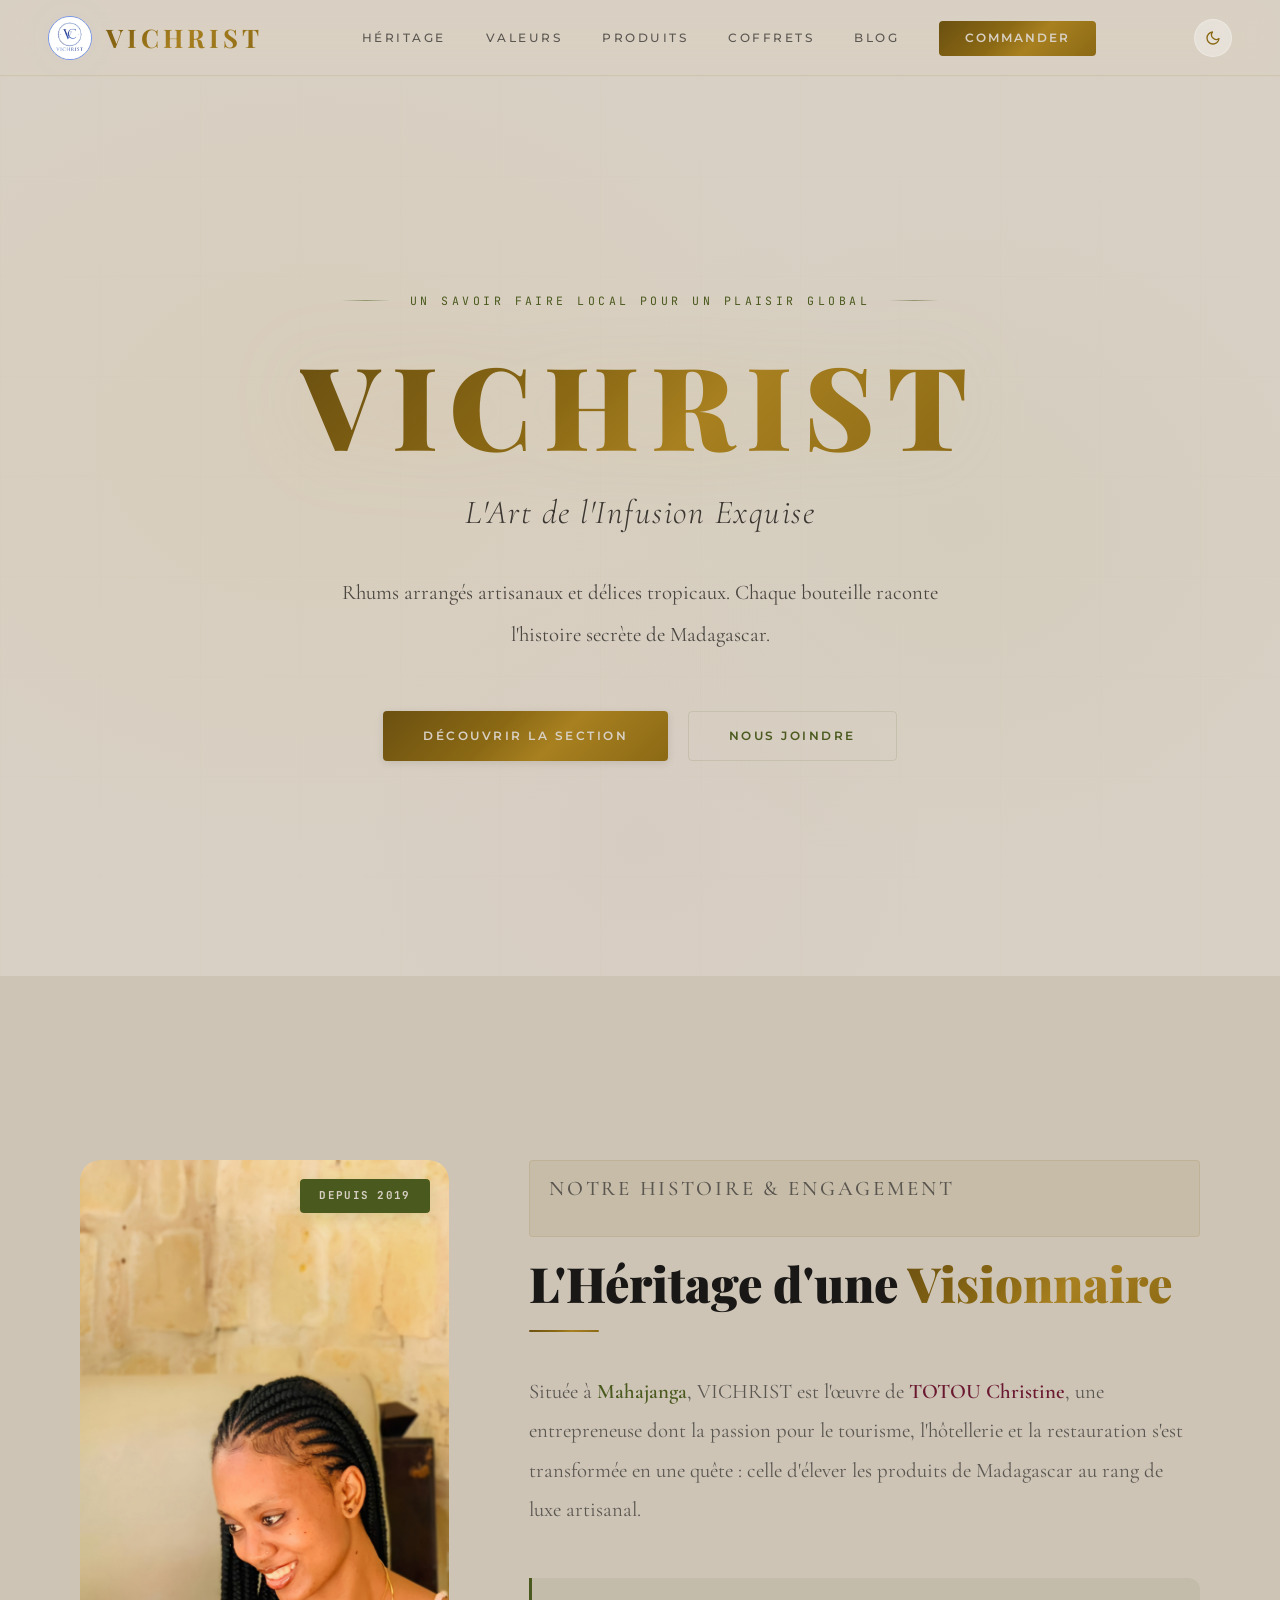
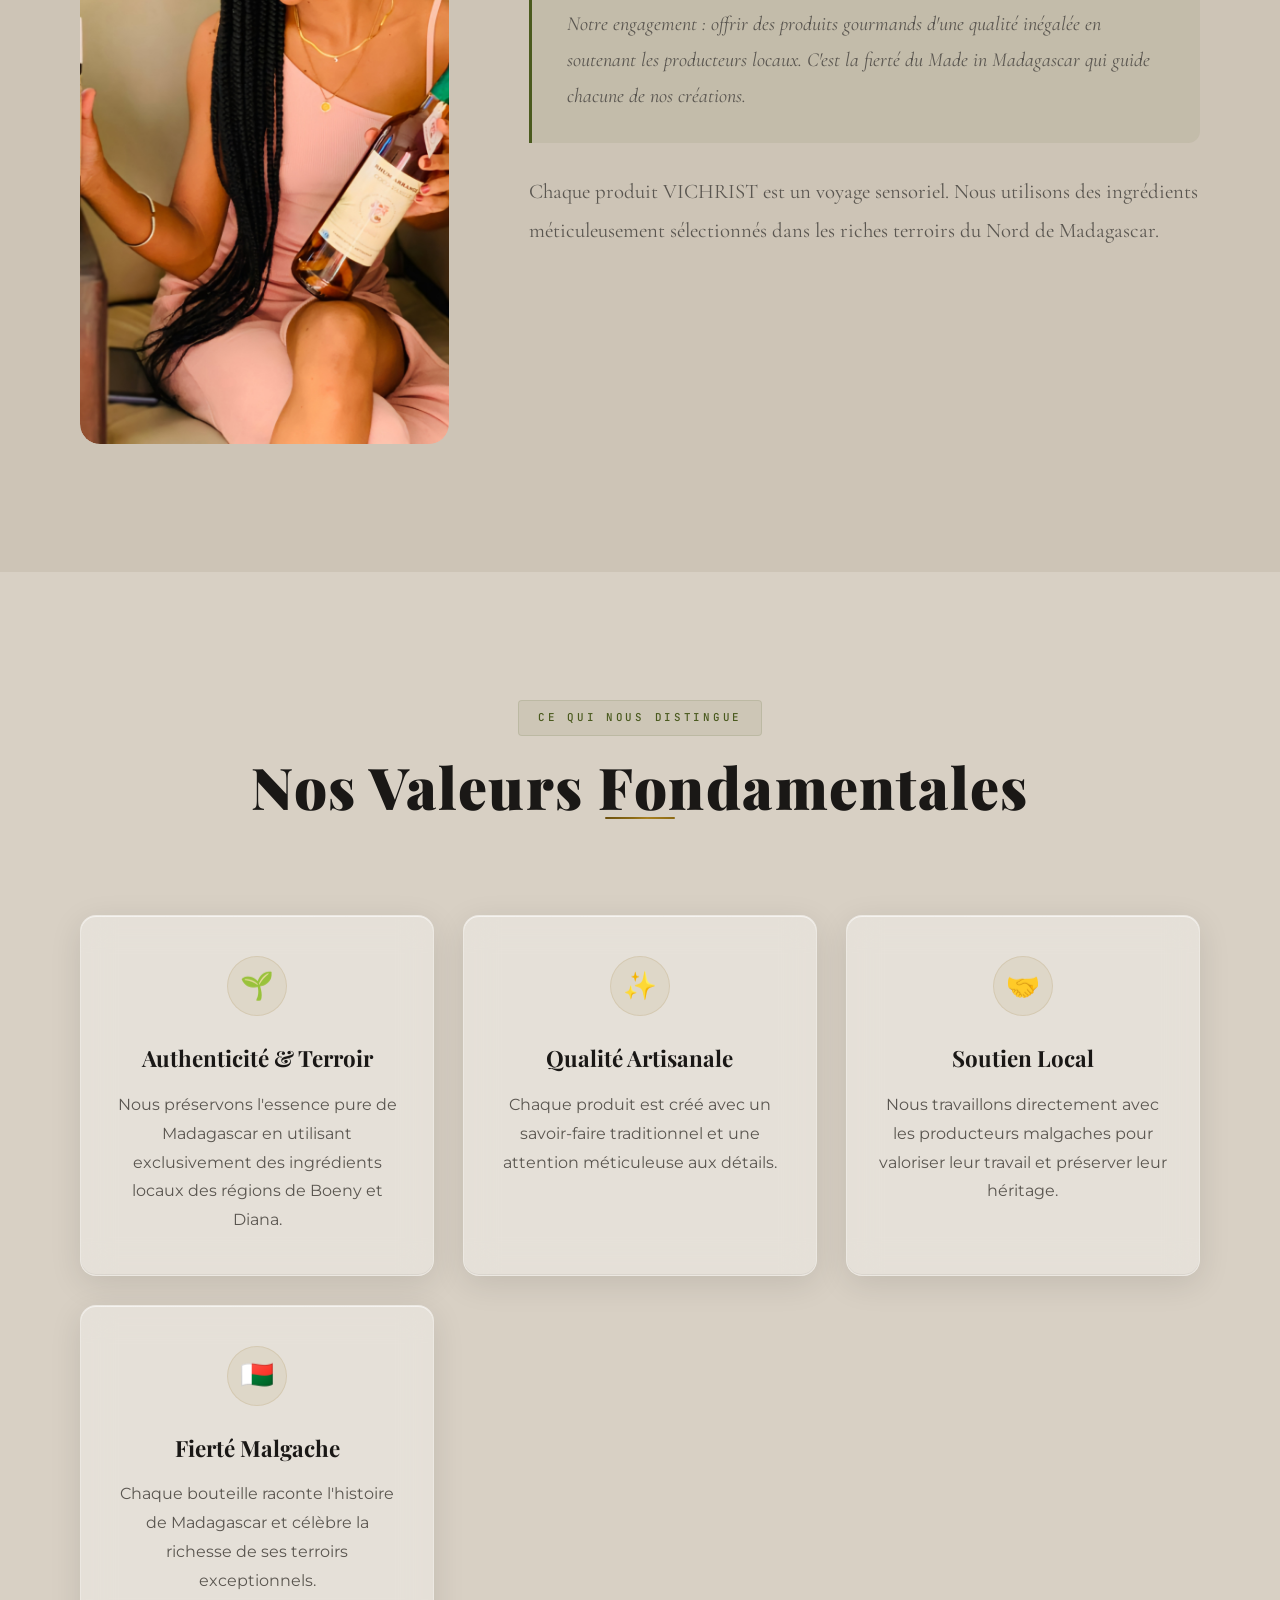
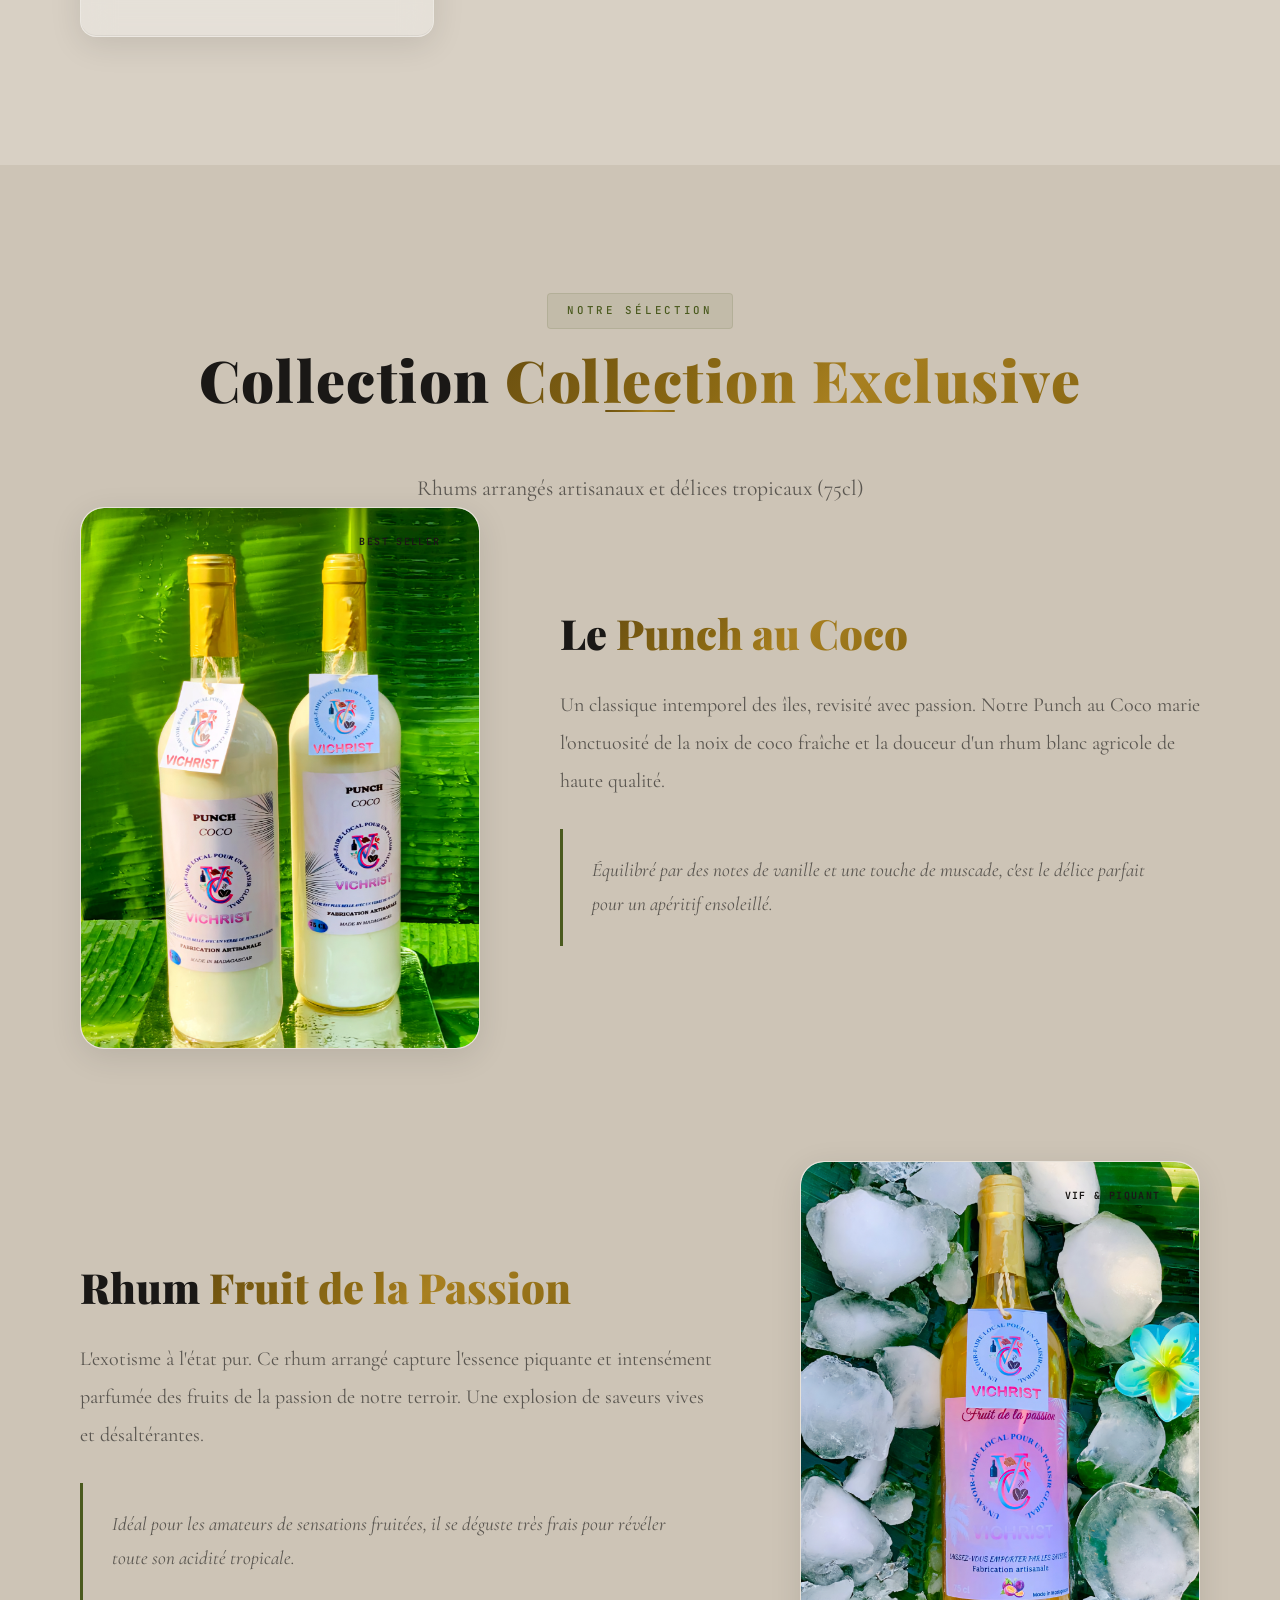
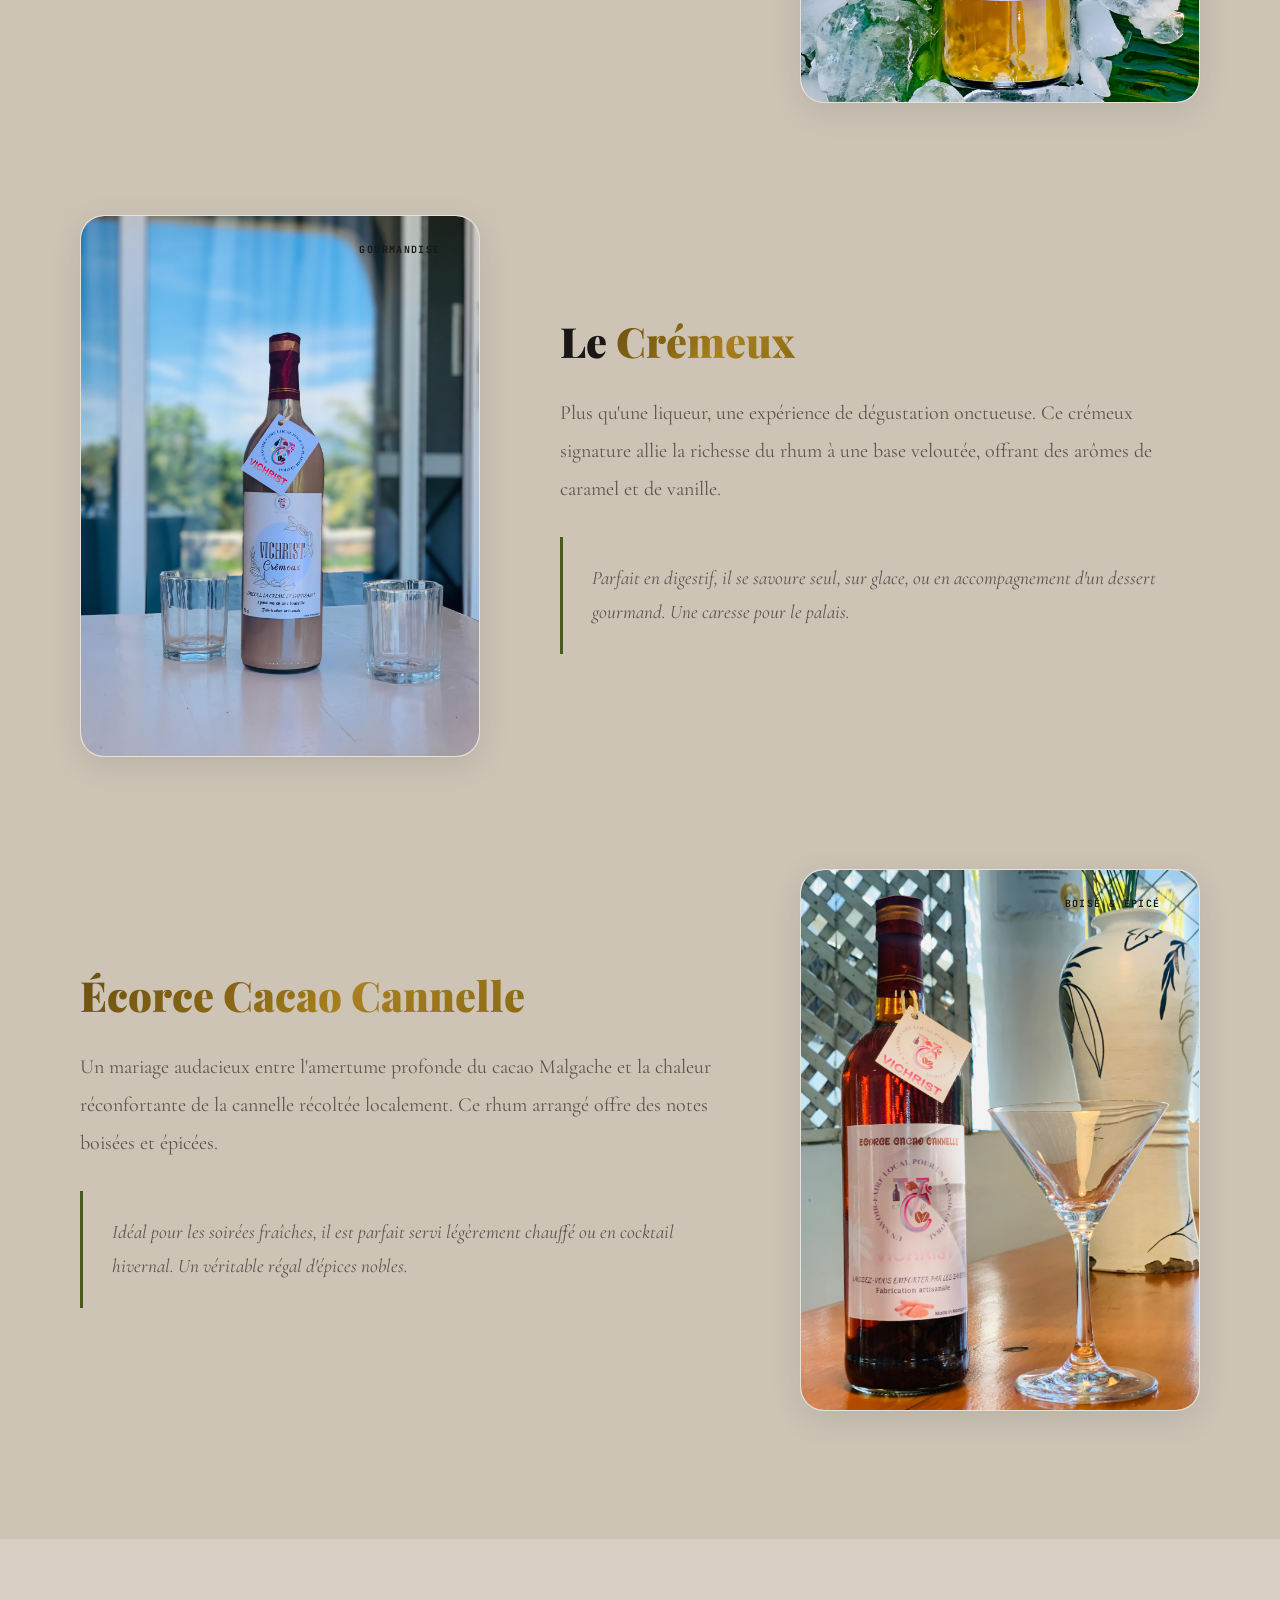
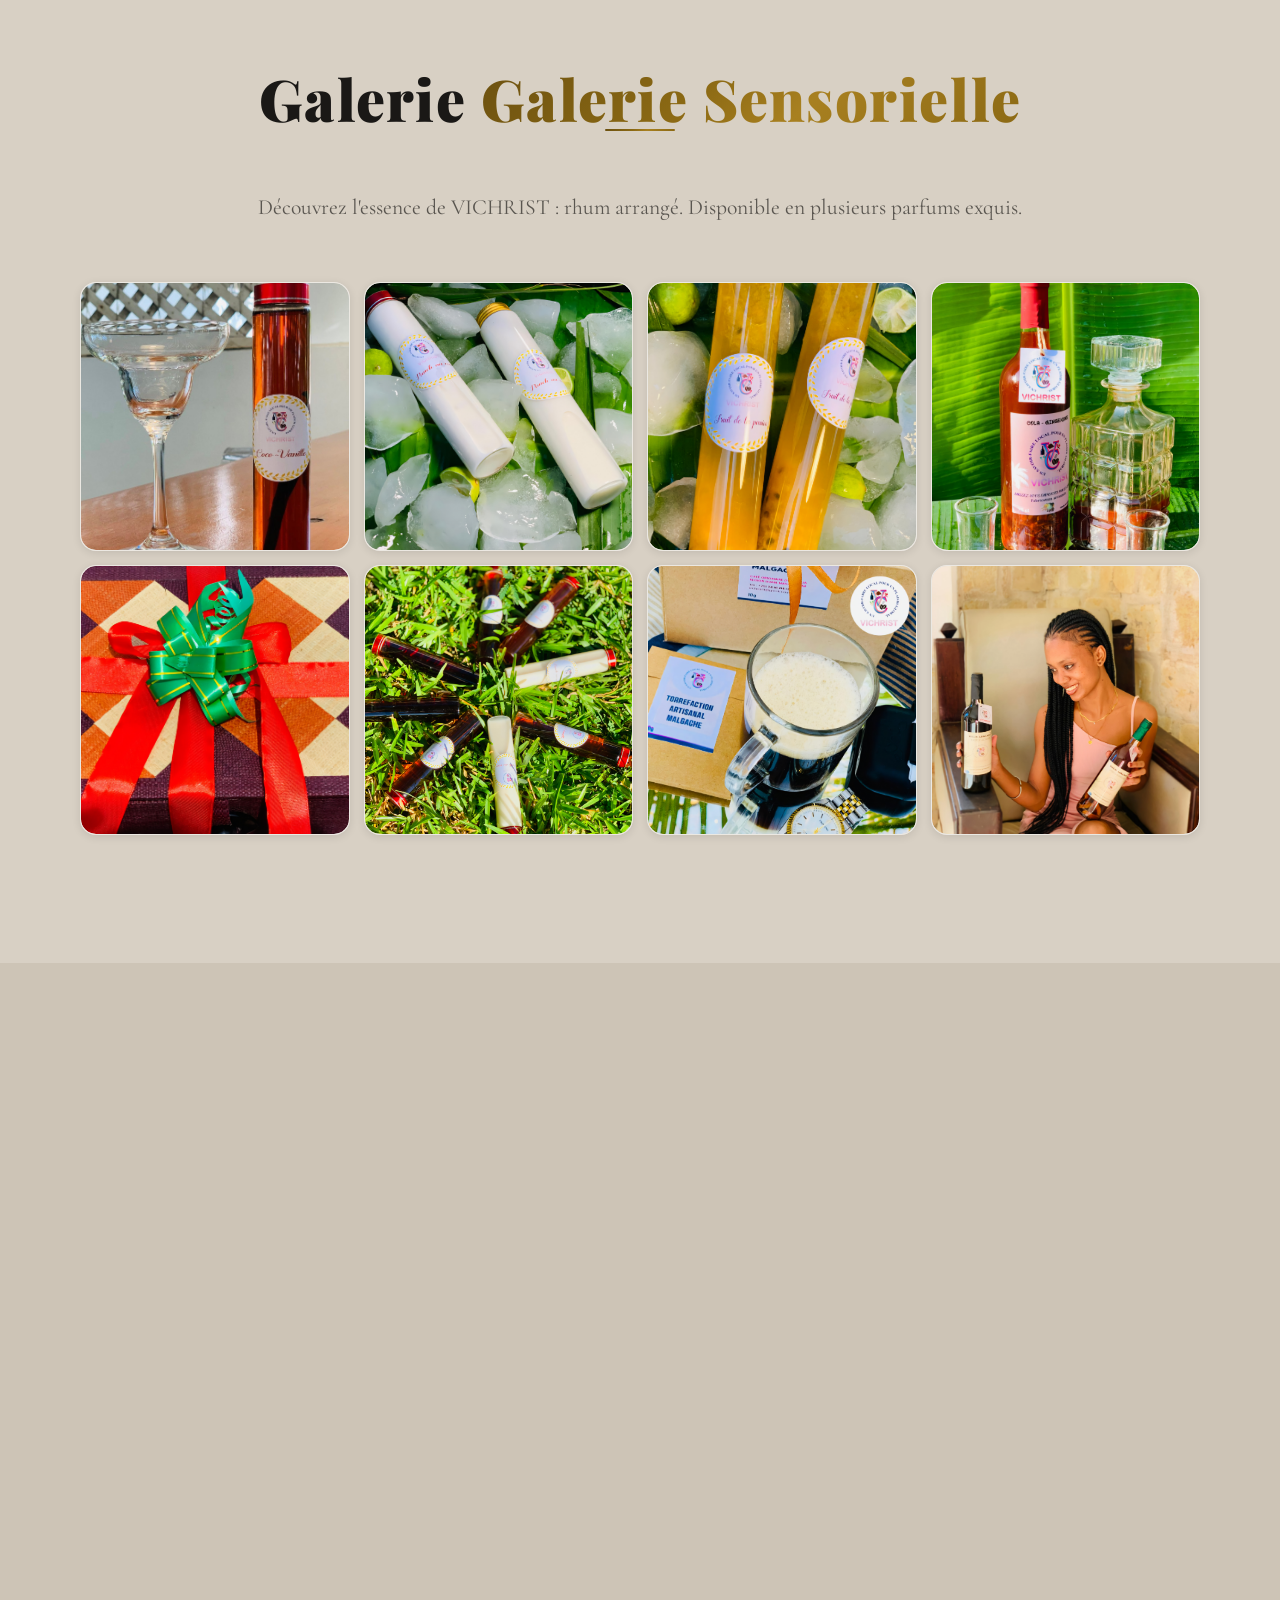
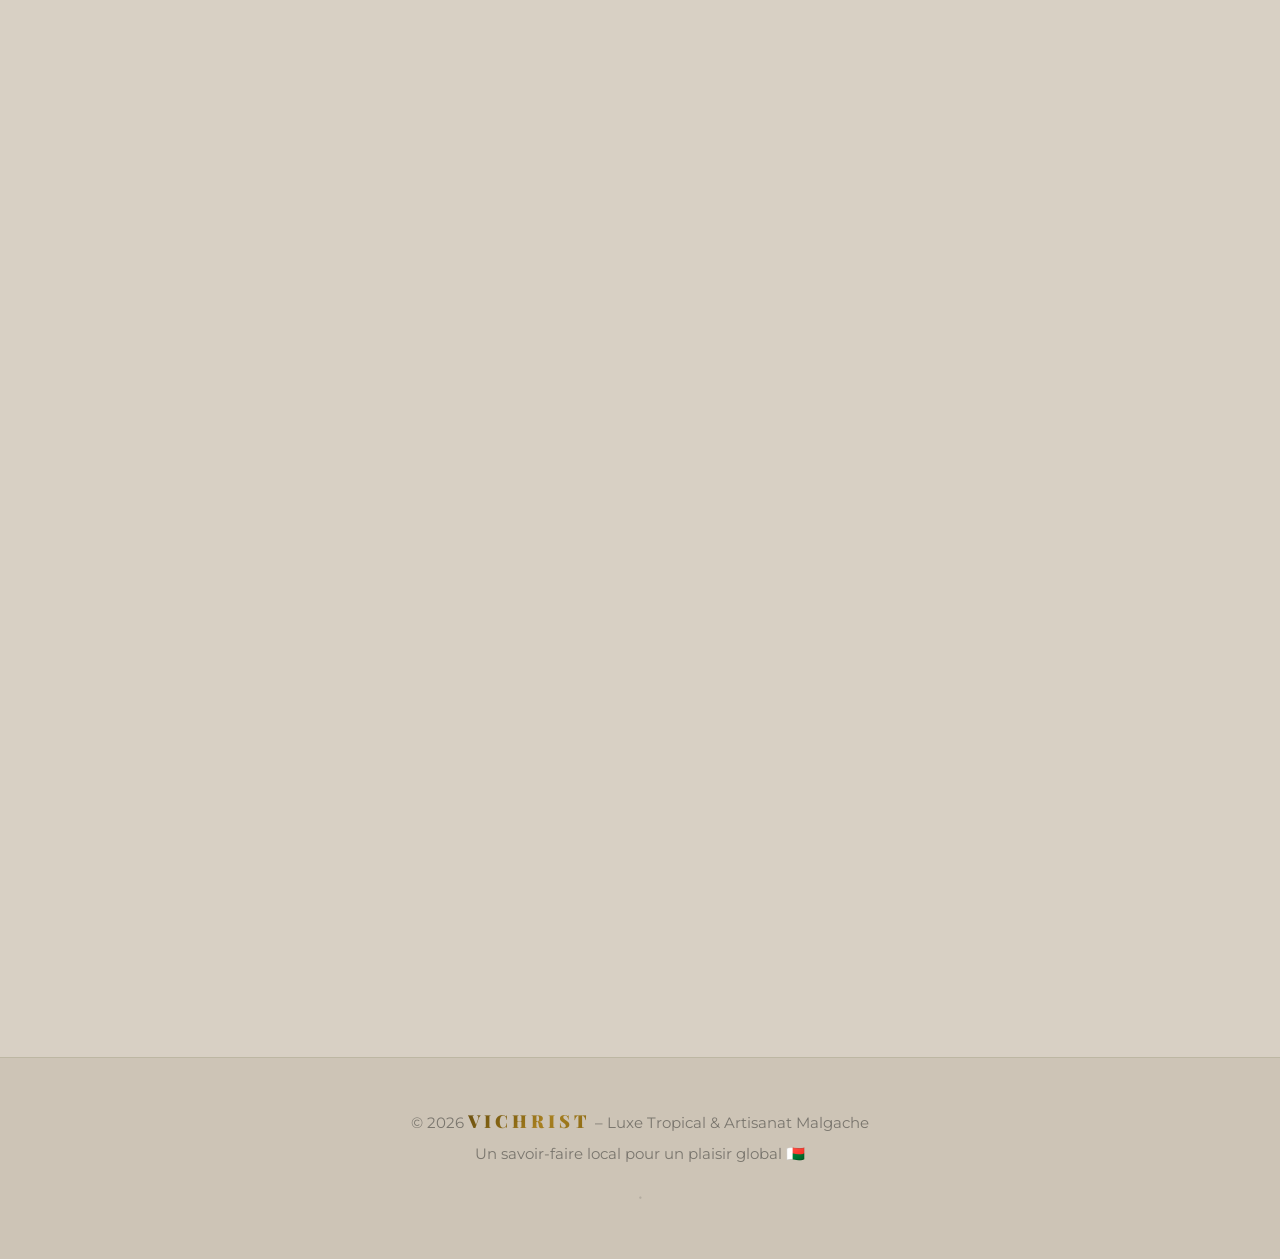
==== commit 40a60558: "Admin unifié: gestion blog + contenu site, protection Firebase Auth - Création de admin.html avec on" ====
--- a/index.html
+++ b/index.html
@@ -115,10 +115,10 @@
     <!-- HERO SECTION -->
     <section class="hero">
         <div class="hero-content">
-            <p class="hero-subtitle">Un Savoir Faire Local Pour Un Plaisir Global</p>
-            <h1 class="hero-title">VICHRIST</h1>
-            <p class="hero-tagline">L'Art de l'Infusion Exquise</p>
-            <p class="hero-description">
+            <p class="hero-subtitle" data-site="hero.subtitle">Un Savoir Faire Local Pour Un Plaisir Global</p>
+            <h1 class="hero-title" data-site="hero.title">VICHRIST</h1>
+            <p class="hero-tagline" data-site="hero.tagline">L'Art de l'Infusion Exquise</p>
+            <p class="hero-description" data-site="hero.description">
                 Rhums arrangés artisanaux et délices tropicaux. Chaque bouteille raconte l'histoire secrète de
                 Madagascar.
             </p>
@@ -136,39 +136,39 @@
             <div class="heritage-grid">
                 <div class="glass-effect">
                     <div class="heritage-image">
-                        <img src="./image/Mannequin avec 2 bouteille.jpg" alt="Bouteilles VICHRIST" loading="lazy">
-                        <span class="heritage-badge">Depuis 2019</span>
+                        <img src="./image/Mannequin avec 2 bouteille.jpg" alt="Bouteilles VICHRIST" loading="lazy" data-site="heritage.image">
+                        <span class="heritage-badge" data-site="heritage.badge">Depuis 2019</span>
                     </div>
                 </div>
                 <div class="heritage-content">
                     <div class="section-header">
-                        <p>NOTRE HISTOIRE & ENGAGEMENT</p>
+                        <p data-site="heritage.headerLabel">NOTRE HISTOIRE & ENGAGEMENT</p>
                     </div>
 
                     <h2 class="section-title">L'Héritage d'une <span class="gradient-text">Visionnaire</span></h2>
                     <div class="section-divider"></div>
-                    <p>
+                    <p data-site="heritage.paragraph1">
                         Située à <strong class="Mahajanga">Mahajanga</strong>, VICHRIST est l'œuvre de <strong
                             class="Ch">TOTOU Christine</strong>,
                         une entrepreneuse dont la passion pour le tourisme, l'hôtellerie et la restauration s'est
                         transformée en une quête : celle d'élever les produits de Madagascar au rang de luxe artisanal.
                     </p>
-                    <div class="heritage-quote">
+                    <div class="heritage-quote" data-site="heritage.quote">
                         "Notre engagement : offrir des produits gourmands d'une qualité inégalée en soutenant les
                         producteurs locaux. C'est la fierté du Made in Madagascar qui guide chacune de nos créations."
                     </div>
-                    <p>
+                    <p data-site="heritage.paragraph2">
                         Chaque produit VICHRIST est un voyage sensoriel. Nous utilisons des ingrédients méticuleusement
                         sélectionnés dans les riches terroirs du Nord de Madagascar.
                     </p>
                     <div class="stats-grid">
                         <div class="stat-box">
-                            <div class="stat-number">100%</div>
-                            <div class="stat-label">Terroir Malgache</div>
+                            <div class="stat-number" data-site="heritage.stat1Number">100%</div>
+                            <div class="stat-label" data-site="heritage.stat1Label">Terroir Malgache</div>
                         </div>
                         <div class="stat-box">
-                            <div class="stat-number">Boeny & Diana</div>
-                            <div class="stat-label">Régions Sources</div>
+                            <div class="stat-number" data-site="heritage.stat2Number">Boeny & Diana</div>
+                            <div class="stat-label" data-site="heritage.stat2Label">Régions Sources</div>
                         </div>
                     </div>
                 </div>
@@ -179,12 +179,12 @@
     <section id="valeurs" class="values">
         <div class="container reveal">
             <div class="value-section-header">
-                <p class="value-section-label">Ce qui nous distingue</p>
-                <h2 class="value-section-title">Nos Valeurs Fondamentales</h2>
+                <p class="value-section-label" data-site="values.headerLabel">Ce qui nous distingue</p>
+                <h2 class="value-section-title" data-site="values.title">Nos Valeurs Fondamentales</h2>
                 <div class="section-divider"></div>
             </div>
 
-            <div class="values-grid">
+            <div class="values-grid" data-site-render="values.items">
                 <div class="value-card">
                     <div class="value-icon">🌱</div>
                     <h3>Authenticité & Terroir</h3>
@@ -216,84 +216,82 @@
     <section id="produits" class="products">
         <div class="product-container reveal">
             <div class="value-section-header">
-                <p class="value-section-label">Notre Sélection</p>
-                <h2 class="value-section-title">Collection <span class="gradient-text">Exclusive</span></h2>
+                <p class="value-section-label" data-site="products.headerLabel">Notre Sélection</p>
+                <h2 class="value-section-title">Collection <span class="gradient-text" data-site="products.title">Exclusive</span></h2>
                 <div class="section-divider"></div>
-                <p class="product-section-description">Rhums arrangés artisanaux et délices tropicaux (75cl)</p>
-            </div>
-
-            <!-- Update the wrapper div class name from 'product-image' to 'product-image-wrapper' -->
-
-            <div class="product-showcase product-coco">
-
-                <div class="product-image-wrapper">
-                    <div class="glass-effect">
-                        <img src="./image/Bouteille punch coco.jpg" alt="Punch au Coco" loading="lazy">
-                        <span class="product-label">Best Seller</span>
-                    </div>
-                </div>
-
-                <div class="product-content">
-                    <h2>Le <span class="gradient-text">Punch au Coco</span></h2>
-                    <p>Un classique intemporel des îles, revisité avec passion. Notre Punch au Coco marie l'onctuosité
-                        de la noix de coco fraîche et la douceur d'un rhum blanc agricole de haute qualité.</p>
-                    <div class="product-highlight">
-                        Équilibré par des notes de vanille et une touche de muscade, c'est le délice parfait pour un
-                        apéritif ensoleillé.
-                    </div>
-                </div>
-            </div>
-
-            <div class="product-showcase product-passion">
-                <div class="product-image-wrapper">
-                    <div class="glass-effect">
-                        <img src="./image/Bouteille fruit de la passion .jpg" alt="Fruit de la Passion" loading="lazy">
-                        <span class="product-label">Vif & Piquant</span>
-                    </div>
-                </div>
-                <div class="product-content">
-                    <h2>Rhum <span class="gradient-text">Fruit de la Passion</span></h2>
-                    <p>L'exotisme à l'état pur. Ce rhum arrangé capture l'essence piquante et intensément parfumée des
-                        fruits de la passion de notre terroir. Une explosion de saveurs vives et désaltérantes.</p>
-                    <div class="product-highlight">
-                        Idéal pour les amateurs de sensations fruitées, il se déguste très frais pour révéler toute son
-                        acidité tropicale.
-                    </div>
-                </div>
-            </div>
-
-            <div class="product-showcase product-cremeux">
-                <div class="product-image-wrapper">
-                    <div class="glass-effect">
-                        <img src="./image/Bouteille crémeux .jpg" alt="Crémeux" loading="lazy">
-                        <span class="product-label">Gourmandise</span>
-                    </div>
-                </div>
-                <div class="product-content">
-                    <h2>Le <span class="gradient-text">Crémeux</span></h2>
-                    <p>Plus qu'une liqueur, une expérience de dégustation onctueuse. Ce crémeux signature allie la
-                        richesse du rhum à une base veloutée, offrant des arômes de caramel et de vanille.</p>
-                    <div class="product-highlight">
-                        Parfait en digestif, il se savoure seul, sur glace, ou en accompagnement d'un dessert gourmand.
-                        Une caresse pour le palais.
-                    </div>
-                </div>
-            </div>
-
-            <div class="product-showcase product-cacao">
-                <div class="product-image-wrapper">
-                    <div class="glass-effect">
-                        <img src="./image/Bouteille, Ecorce cacao cannelle, setup pro.jpg" alt="Écorce Cacao Cannelle" loading="lazy">
-                        <span class="product-label">Boisé & Épicé</span>
-                    </div>
-                </div>
-                <div class="product-content">
-                    <h2><span class="gradient-text">Écorce Cacao Cannelle</span></h2>
-                    <p>Un mariage audacieux entre l'amertume profonde du cacao Malgache et la chaleur réconfortante de
-                        la cannelle récoltée localement. Ce rhum arrangé offre des notes boisées et épicées.</p>
-                    <div class="product-highlight">
-                        Idéal pour les soirées fraîches, il est parfait servi légèrement chauffé ou en cocktail
-                        hivernal. Un véritable régal d'épices nobles.
+                <p class="product-section-description" data-site="products.sectionDescription">Rhums arrangés artisanaux et délices tropicaux (75cl)</p>
+            </div>
+
+            <div data-site-render="products.items">
+                <div class="product-showcase product-coco">
+                    <div class="product-image-wrapper">
+                        <div class="glass-effect">
+                            <img src="./image/Bouteille punch coco.jpg" alt="Punch au Coco" loading="lazy">
+                            <span class="product-label">Best Seller</span>
+                        </div>
+                    </div>
+                    <div class="product-content">
+                        <h2>Le <span class="gradient-text">Punch au Coco</span></h2>
+                        <p>Un classique intemporel des îles, revisité avec passion. Notre Punch au Coco marie l'onctuosité
+                            de la noix de coco fraîche et la douceur d'un rhum blanc agricole de haute qualité.</p>
+                        <div class="product-highlight">
+                            Équilibré par des notes de vanille et une touche de muscade, c'est le délice parfait pour un
+                            apéritif ensoleillé.
+                        </div>
+                    </div>
+                </div>
+
+                <div class="product-showcase product-passion">
+                    <div class="product-image-wrapper">
+                        <div class="glass-effect">
+                            <img src="./image/Bouteille fruit de la passion .jpg" alt="Fruit de la Passion" loading="lazy">
+                            <span class="product-label">Vif & Piquant</span>
+                        </div>
+                    </div>
+                    <div class="product-content">
+                        <h2>Rhum <span class="gradient-text">Fruit de la Passion</span></h2>
+                        <p>L'exotisme à l'état pur. Ce rhum arrangé capture l'essence piquante et intensément parfumée des
+                            fruits de la passion de notre terroir. Une explosion de saveurs vives et désaltérantes.</p>
+                        <div class="product-highlight">
+                            Idéal pour les amateurs de sensations fruitées, il se déguste très frais pour révéler toute son
+                            acidité tropicale.
+                        </div>
+                    </div>
+                </div>
+
+                <div class="product-showcase product-cremeux">
+                    <div class="product-image-wrapper">
+                        <div class="glass-effect">
+                            <img src="./image/Bouteille crémeux .jpg" alt="Crémeux" loading="lazy">
+                            <span class="product-label">Gourmandise</span>
+                        </div>
+                    </div>
+                    <div class="product-content">
+                        <h2>Le <span class="gradient-text">Crémeux</span></h2>
+                        <p>Plus qu'une liqueur, une expérience de dégustation onctueuse. Ce crémeux signature allie la
+                            richesse du rhum à une base veloutée, offrant des arômes de caramel et de vanille.</p>
+                        <div class="product-highlight">
+                            Parfait en digestif, il se savoure seul, sur glace, ou en accompagnement d'un dessert gourmand.
+                            Une caresse pour le palais.
+                        </div>
+                    </div>
+                </div>
+
+                <div class="product-showcase product-cacao">
+                    <div class="product-image-wrapper">
+                        <div class="glass-effect">
+                            <img src="./image/Bouteille, Ecorce cacao cannelle, setup pro.jpg" alt="Écorce Cacao Cannelle" loading="lazy">
+                            <span class="product-label">Boisé & Épicé</span>
+                        </div>
+                    </div>
+                    <div class="product-content">
+                        <h2><span class="gradient-text">Écorce Cacao Cannelle</span></h2>
+                        <p>Un mariage audacieux entre l'amertume profonde du cacao Malgache et la chaleur réconfortante de
+                            la cannelle récoltée localement. Ce rhum arrangé offre des notes boisées et épicées.</p>
+                        <div class="product-highlight">
+                            Idéal pour les soirées fraîches, il est parfait servi légèrement chauffé ou en cocktail
+                            hivernal. Un véritable régal d'épices nobles.
+                        </div>
                     </div>
                 </div>
             </div>
@@ -304,13 +302,13 @@
     <section class="gallery">
         <div class="product-container reveal">
             <div class="value-section-header">
-                <h2 class="value-section-title">Galerie <span class="gradient-text">Sensorielle</span></h2>
+                <h2 class="value-section-title">Galerie <span class="gradient-text" data-site="gallery.title">Sensorielle</span></h2>
                 <div class="section-divider"></div>
-                <p class="product-section-description">Découvrez l'essence de VICHRIST : rhum arrangé. Disponible en
+                <p class="product-section-description" data-site="gallery.description">Découvrez l'essence de VICHRIST : rhum arrangé. Disponible en
                     plusieurs parfums exquis.</p>
             </div>
 
-            <div class="gallery-grid">
+            <div class="gallery-grid" data-site-render="gallery.items">
                 <div class="gallery-item">
                     <img src="./image/Fiole coco vanille.jpg" alt="Coco-Vanille" loading="lazy">
                     <div class="gallery-overlay">
@@ -368,17 +366,17 @@
             <div class="infusion-grid">
                 <div class="infusion-text-column">
                     <div class="tag-wrapper">
-                        <span class="methodo-tag">Méthodologie &amp; Sourcing</span>
+                        <span class="methodo-tag" data-site="infusion.tag">Méthodologie &amp; Sourcing</span>
                     </div>
 
                     <h2 class="infusion-title">
-                        L'Art de l'<span class="accent-text">Infusion Exquise</span>
+                        L'Art de l'<span class="accent-text" data-site="infusion.title">Infusion Exquise</span>
                     </h2>
 
                     <div class="separator-line"></div>
 
                     <div class="infusion-content">
-                        <p class="content-paragraph">
+                        <p class="content-paragraph" data-site="infusion.paragraph">
                             Chaque produits VICHRIST est un voyage sensoriel. Nous utilisons des ingrédients
                             méticuleusement sélectionnés dans les riches terroirs du Nord de Madagascar, notamment dans
                             les régions de <span class="highlight-text">Boeny</span> et <span
@@ -387,13 +385,13 @@
 
                         <div class="process-cards-grid">
                             <div class="process-card card-sourcing">
-                                <h4 class="card-title-2">Terroir &amp; Sourcing</h4>
-                                <p>Des épices aux fruits, tout est sourcé localement pour capturer l'essence pure du
+                                <h4 class="card-title-2" data-site="infusion.card1Title">Terroir &amp; Sourcing</h4>
+                                <p data-site="infusion.card1Description">Des épices aux fruits, tout est sourcé localement pour capturer l'essence pure du
                                     climat tropical. C'est la base de notre différence.</p>
                             </div>
                             <div class="process-card card-processus">
-                                <h4 class="card-title-2">Processus Artisanal</h4>
-                                <p>Nos rhums sont infusés lentement selon des recettes familiales optimisées, assurant
+                                <h4 class="card-title-2" data-site="infusion.card2Title">Processus Artisanal</h4>
+                                <p data-site="infusion.card2Description">Nos rhums sont infusés lentement selon des recettes familiales optimisées, assurant
                                     une harmonie parfaite entre la force du rhum et la subtilité des arômes naturels.
                                 </p>
                             </div>
@@ -401,7 +399,7 @@
 
                         <blockquote class="infusion-quote">
                             <i class="fas fa-quote-left quote-icon"></i>
-                            Un produit qui raconte l'histoire de la terre rouge de Madagascar à chaque gorgée.
+                            <span data-site="infusion.quote">Un produit qui raconte l'histoire de la terre rouge de Madagascar à chaque gorgée.</span>
                             <i class="fas fa-quote-right quote-icon"></i>
                         </blockquote>
                     </div>
@@ -410,7 +408,7 @@
                 <div class="infusion-image-column">
                     <div class="image-wrapper hover-lift">
                         <div class="image-aspect-ratio">
-                            <img src="./image/Dégustation 2.jpg" alt="Infusion artisanale VICHRIST" class="infusion-image" loading="lazy">
+                            <img src="./image/Dégustation 2.jpg" alt="Infusion artisanale VICHRIST" class="infusion-image" loading="lazy" data-site="infusion.image">
                         </div>
                         <div class="image-border-overlay"></div>
                     </div>
@@ -423,15 +421,15 @@
     <!-- SECTION PRICE -->
     <section id="tarifs" class="produits-section">
         <div class="container2 reveal">
-            <h2 class="section-title">Nos Saveurs & Tarifs</h2>
+            <h2 class="section-title" data-site="tarifs.title">Nos Saveurs & Tarifs</h2>
 
             <div class="produits-grid">
                 <div class="produit-card rhum-card">
                     <h3 class="card-title rhum-title">
-                        RHUM ARRANGÉ
-                        <span class="rhum-price">35.000 Ar (~ 7 €)</span>
+                        <span data-site="tarifs.rhum.title">RHUM ARRANGÉ</span>
+                        <span class="rhum-price" data-site="tarifs.rhum.price">35.000 Ar (~ 7 €)</span>
                     </h3>
-                    <ul class="produit-list">
+                    <ul class="produit-list" data-site-render="tarifs.rhum.items">
                         <li><span class="item-name">Coco-vanille</span></li>
                         <li><span class="item-name">Triple Action (Aphrodisiaque)</span></li>
                         <li><span class="item-name">COLA GINGEMBRE</span></li>
@@ -440,14 +438,14 @@
                         <li><span class="item-name">Banane séchée</span></li>
                         <li><span class="item-name">Écorce cacao cannelle</span></li>
                     </ul>
-                    <p class="fiole-price">Existe en fiole : <span class="fiole-price-value">18.000 Ar (~ 4 €)</span></p>
+                    <p class="fiole-price"><span data-site="tarifs.rhum.fioleText">Existe en fiole :</span> <span class="fiole-price-value" data-site="tarifs.rhum.fiolePrice">18.000 Ar (~ 4 €)</span></p>
                 </div>
 
                 <div class="produit-card liqueur-card">
                     <h3 class="card-title liqueur-title">
-                        LIQUEURS & GOURMANDISES
+                        <span data-site="tarifs.liqueur.title">LIQUEURS & GOURMANDISES</span>
                     </h3>
-                    <ul class="produit-list-with-price">
+                    <ul class="produit-list-with-price" data-site-render="tarifs.liqueur.items">
                         <li>
                             <span class="item-name">VICHRIST CRÉMEUX</span>
                             <span class="item-price">50.000 Ar (~ 10 €)</span>
@@ -473,13 +471,13 @@
     <section id="coffrets" class="gift-boxes">
         <div class="container reveal">
             <div class="value-section-header">
-                <p class="value-section-label">Pour les occasions spéciales</p>
-                <h2 class="section-title">Coffrets Prestige <span class="gradient-text-2">🎁</span></h2>
+                <p class="value-section-label" data-site="coffrets.headerLabel">Pour les occasions spéciales</p>
+                <h2 class="section-title" data-site="coffrets.title">Coffrets Prestige <span class="gradient-text-2">🎁</span></h2>
                 <div class="section-divider"></div>
-                <p class="product-section-description">Nos sélections exclusives pour les moments importants</p>
-            </div>
-
-            <div class="boxes-grid">
+                <p class="product-section-description" data-site="coffrets.sectionDescription">Nos sélections exclusives pour les moments importants</p>
+            </div>
+
+            <div class="boxes-grid" data-site-render="coffrets.items">
                 <div class="gift-box">
                     <img src="./image/Coffret cadeau  intérieur.jpg" alt="Coffret Panier Prestige" class="gift-box-image" loading="lazy">
                     <div class="gift-box-content">
@@ -536,10 +534,10 @@
     <section id="contact" class="contact">
         <div class="container reveal">
             <div class="value-section-header">
-                <p class="value-section-label">Restons en contact</p>
-                <h2 class="value-section-title">Connexion & Distribution</h2>
+                <p class="value-section-label" data-site="contact.headerLabel">Restons en contact</p>
+                <h2 class="value-section-title" data-site="contact.title">Connexion & Distribution</h2>
                 <div class="section-divider"></div>
-                <p class="product-section-description">Pour toute commande, information ou collaboration, n'hésitez pas à
+                <p class="product-section-description" data-site="contact.sectionDescription">Pour toute commande, information ou collaboration, n'hésitez pas à
                     nous contacter.</p>
             </div>
     
@@ -554,7 +552,7 @@
                             <div class="contact-icon-phone-icon">📞</div>
                             <div class="contact-details">
                                 <p class="contact-label">Téléphone</p>
-                                <p class="contact-value">+261 34 16 216 13</p>
+                                <p class="contact-value" data-site="contact.phone">+261 34 16 216 13</p>
                             </div>
                         </div>
     
@@ -562,7 +560,7 @@
                             <div class="contact-icon-email-icon">✉️</div>
                             <div class="contact-details">
                                 <p class="contact-label">Email</p>
-                                <p class="contact-value">vichrist04@gmail.com</p>
+                                <p class="contact-value" data-site="contact.email">vichrist04@gmail.com</p>
                             </div>
                         </div>
     
@@ -570,32 +568,34 @@
                             <div class="contact-icon-location-icon">📍</div>
                             <div class="contact-details">
                                 <p class="contact-label">Localisation</p>
-                                <p class="contact-value">Mahajanga, Madagascar</p>
+                                <p class="contact-value" data-site="contact.location">Mahajanga, Madagascar</p>
                             </div>
                         </div>
     
                         <div class="contact-creator">
                             <p class="creator-label">Créatrice</p>
-                            <p class="creator-name">TOTOU Christine</p>
+                            <p class="creator-name" data-site="contact.creatorName">TOTOU Christine</p>
                         </div>
                     </div>
     
                     <!-- Locations -->
                     <h3 class="locations-title">Où Nous Trouver</h3>
     
-                    <div class="location-card gold-location">
-                        <h4 class="location-name">🏨 Karibu Lodge</h4>
-                        <p class="location-address">La Corniche</p>
-                    </div>
-    
-                    <div class="location-card pink-location">
-                        <h4 class="location-name">🏝️ Fishing Résidence</h4>
-                        <p class="location-address">La Corniche</p>
-                    </div>
-    
-                    <div class="location-card green-location">
-                        <h4 class="location-name">🍽️ Restaurant Le Guest</h4>
-                        <p class="location-address">La Corniche</p>
+                    <div class="contact-locations" data-site-render="contact.locations">
+                        <div class="location-card gold-location">
+                            <h4 class="location-name">🏨 Karibu Lodge</h4>
+                            <p class="location-address">La Corniche</p>
+                        </div>
+    
+                        <div class="location-card pink-location">
+                            <h4 class="location-name">🏝️ Fishing Résidence</h4>
+                            <p class="location-address">La Corniche</p>
+                        </div>
+    
+                        <div class="location-card green-location">
+                            <h4 class="location-name">🍽️ Restaurant Le Guest</h4>
+                            <p class="location-address">La Corniche</p>
+                        </div>
                     </div>
                 </div>
     
@@ -646,7 +646,7 @@
                     <div class="community-box">
                         <h3 class="community-title">Rejoignez Notre Communauté</h3>
                         <p class="community-subtitle">Suivez nos créations et découvertes sur nos réseaux sociaux</p>
-                        <div class="social-links-community">
+                        <div class="social-links-community" data-site-render="contact.socials">
                             <a href="https://www.instagram.com/vich.rist" target="_blank" rel="noopener noreferrer"
                                 class="social-link-item instagram-link">
                                 <i class="fab fa-instagram"></i>
@@ -667,9 +667,9 @@
     </section>
     <!-- FOOTER -->
     <footer>
-        <p>© 2026 <span class="brand">VICHRIST</span> – Luxe Tropical & Artisanat Malgache</p>
-        <p>Un savoir-faire local pour un plaisir global 🇲🇬</p>
-        <a href="blog-admin.html" class="admin-access" title="Espace administration">•</a>
+        <p><span data-site="footer.copyright">© 2026</span> <span class="brand" data-site="footer.brand">VICHRIST</span> – <span data-site="footer.tagline">Luxe Tropical & Artisanat Malgache</span></p>
+        <p data-site="footer.subtitle">Un savoir-faire local pour un plaisir global 🇲🇬</p>
+        <a href="admin.html" class="admin-access" title="Espace administration">•</a>
     </footer>
     <!-- BACK TO TOP BUTTON -->
     <button class="back-to-top" id="backToTop">
@@ -890,6 +890,142 @@
             });
         });
     </script>
+
+    <!-- ── Site Content Loader ── -->
+    <script>
+        (async function() {
+            let siteData = null;
+
+            // Try localStorage first (from admin panel)
+            const local = localStorage.getItem('vichrist-site-data');
+            if (local) {
+                try { siteData = JSON.parse(local); } catch(e) {}
+            }
+
+            // Fallback to JSON file
+            if (!siteData) {
+                try {
+                    const res = await fetch('site-content.json');
+                    if (res.ok) siteData = await res.json();
+                } catch(e) {}
+            }
+
+            if (!siteData) return;
+
+            // ── Apply simple text fields ──
+            document.querySelectorAll('[data-site]').forEach(el => {
+                const key = el.getAttribute('data-site');
+                const parts = key.split('.');
+                let val = siteData;
+                for (const p of parts) { val = val?.[p]; }
+                if (val === undefined || val === null) return;
+                if (el.tagName === 'IMG') {
+                    el.src = val;
+                } else {
+                    el.innerHTML = val;
+                }
+            });
+
+            // ── Apply dynamic lists ──
+            document.querySelectorAll('[data-site-render]').forEach(container => {
+                const key = container.getAttribute('data-site-render');
+                const parts = key.split('.');
+                let items = siteData;
+                for (const p of parts) { items = items?.[p]; }
+                if (!Array.isArray(items)) return;
+
+                if (key === 'values.items') {
+                    container.innerHTML = items.map(v => `
+                        <div class="value-card">
+                            <div class="value-icon">${v.icon}</div>
+                            <h3>${v.title}</h3>
+                            <p>${v.description}</p>
+                        </div>
+                    `).join('');
+                }
+                else if (key === 'products.items') {
+                    container.innerHTML = items.map(p => `
+                        <div class="product-showcase">
+                            <div class="product-image-wrapper">
+                                <div class="glass-effect">
+                                    <img src="${p.image}" alt="${p.titleGradient}" loading="lazy">
+                                    <span class="product-label">${p.label}</span>
+                                </div>
+                            </div>
+                            <div class="product-content">
+                                <h2>${p.titlePart1}<span class="gradient-text">${p.titleGradient}</span></h2>
+                                <p>${p.description}</p>
+                                <div class="product-highlight">${p.highlight}</div>
+                            </div>
+                        </div>
+                    `).join('');
+                }
+                else if (key === 'gallery.items') {
+                    container.innerHTML = items.map(g => `
+                        <div class="gallery-item">
+                            <img src="${g.image}" alt="${g.alt}" loading="lazy">
+                            <div class="gallery-overlay">
+                                <p class="gallery-title">${g.title}</p>
+                            </div>
+                        </div>
+                    `).join('');
+                }
+                else if (key === 'tarifs.rhum.items') {
+                    container.innerHTML = items.map(i => `
+                        <li><span class="item-name">${i.name}</span></li>
+                    `).join('');
+                }
+                else if (key === 'tarifs.liqueur.items') {
+                    container.innerHTML = items.map(i => `
+                        <li>
+                            <span class="item-name">${i.name}</span>
+                            <span class="item-price">${i.price}</span>
+                        </li>
+                    `).join('');
+                }
+                else if (key === 'coffrets.items') {
+                    container.innerHTML = items.map(c => `
+                        <div class="gift-box">
+                            <img src="${c.image}" alt="${c.title}" class="gift-box-image" loading="lazy">
+                            <div class="gift-box-content">
+                                <div class="gift-box-header-flex">
+                                    <h3>${c.title}</h3>
+                                    <span class="gift-box-badge">${c.badge}</span>
+                                </div>
+                                <p class="gift-box-price">${c.description}</p>
+                                <div class="gift-box-header-flex">
+                                    <div class="gift-box-amount">${c.price}</div>
+                                    <div class="gift-box-euro">${c.euro}</div>
+                                </div>
+                                <ul class="gift-box-items">
+                                    ${(c.items || '').split('\n').filter(Boolean).map(i => `<li>${i.trim()}</li>`).join('')}
+                                </ul>
+                                <a href="#contactForm" class="btn-order">
+                                    <span class="btn-text">Commander</span>
+                                </a>
+                            </div>
+                        </div>
+                    `).join('');
+                }
+                else if (key === 'contact.locations') {
+                    const colors = ['gold-location', 'pink-location', 'green-location'];
+                    container.innerHTML = items.map((l, i) => `
+                        <div class="location-card ${colors[i % 3]}">
+                            <h4 class="location-name">${l.icon} ${l.name}</h4>
+                            <p class="location-address">${l.address}</p>
+                        </div>
+                    `).join('');
+                }
+                else if (key === 'contact.socials') {
+                    container.innerHTML = items.map(s => `
+                        <a href="${s.url}" target="_blank" rel="noopener noreferrer" class="social-link-item">
+                            <i class="${s.icon}"></i>
+                        </a>
+                    `).join('');
+                }
+            });
+        })();
+    </script>
 </body>
 
 </html>
--- a/styles.css
+++ b/styles.css
@@ -2609,6 +2609,136 @@
     color: var(--grenadine);
 }
 
+/* ── Admin Tabs ── */
+.admin-tabs {
+    display: flex;
+    gap: 0;
+    margin-bottom: 2rem;
+    border-bottom: 2px solid var(--border);
+}
+
+.admin-tab {
+    flex: 1;
+    padding: 1rem 1.5rem;
+    border: none;
+    background: transparent;
+    color: var(--muted);
+    font-family: var(--sans);
+    font-weight: 600;
+    font-size: 0.82rem;
+    text-transform: uppercase;
+    letter-spacing: 2px;
+    cursor: pointer;
+    transition: var(--transition);
+    border-bottom: 2px solid transparent;
+    margin-bottom: -2px;
+    display: flex;
+    align-items: center;
+    justify-content: center;
+    gap: 0.5rem;
+}
+
+.admin-tab:hover {
+    color: var(--cream);
+}
+
+.admin-tab.active {
+    color: var(--gold);
+    border-bottom-color: var(--gold);
+}
+
+.admin-tab i {
+    font-size: 1rem;
+}
+
+.admin-tab-content {
+    display: none;
+}
+
+.admin-tab-content.active {
+    display: block;
+}
+
+/* ── Admin Dynamic Items ── */
+.admin-items-list {
+    display: flex;
+    flex-direction: column;
+    gap: 1rem;
+    margin-top: 1rem;
+}
+
+.admin-item-card {
+    background: rgba(255,255,255,0.02);
+    border: 1px solid var(--glass-border);
+    border-radius: 10px;
+    padding: 1.2rem;
+    transition: var(--transition);
+}
+
+.admin-item-card:hover {
+    border-color: var(--gold);
+}
+
+.admin-item-header {
+    display: flex;
+    justify-content: space-between;
+    align-items: center;
+    margin-bottom: 1rem;
+    padding-bottom: 0.7rem;
+    border-bottom: 1px solid var(--border);
+}
+
+.admin-item-number {
+    font-family: var(--mono);
+    font-size: 0.7rem;
+    font-weight: 600;
+    color: var(--olive);
+    text-transform: uppercase;
+    letter-spacing: 0.1em;
+}
+
+.admin-btn-delete-sm {
+    width: 28px;
+    height: 28px;
+    border-radius: 50%;
+    border: 1px solid rgba(196,90,122,0.3);
+    background: transparent;
+    color: var(--grenadine);
+    font-size: 1.1rem;
+    cursor: pointer;
+    display: flex;
+    align-items: center;
+    justify-content: center;
+    transition: var(--transition-fast);
+    line-height: 1;
+}
+
+.admin-btn-delete-sm:hover {
+    background: var(--grenadine-dim);
+    border-color: var(--grenadine);
+}
+
+.admin-item-fields {
+    display: grid;
+    grid-template-columns: 1fr 1fr;
+    gap: 0.8rem;
+}
+
+.admin-item-fields .form-group:last-child:nth-child(odd) {
+    grid-column: 1 / -1;
+}
+
+@media (max-width: 600px) {
+    .admin-item-fields {
+        grid-template-columns: 1fr;
+    }
+    .admin-tab {
+        font-size: 0.72rem;
+        padding: 0.8rem;
+        letter-spacing: 1px;
+    }
+}
+
 .admin-status {
     padding: 0.8rem 1.2rem;
     border-radius: 8px;
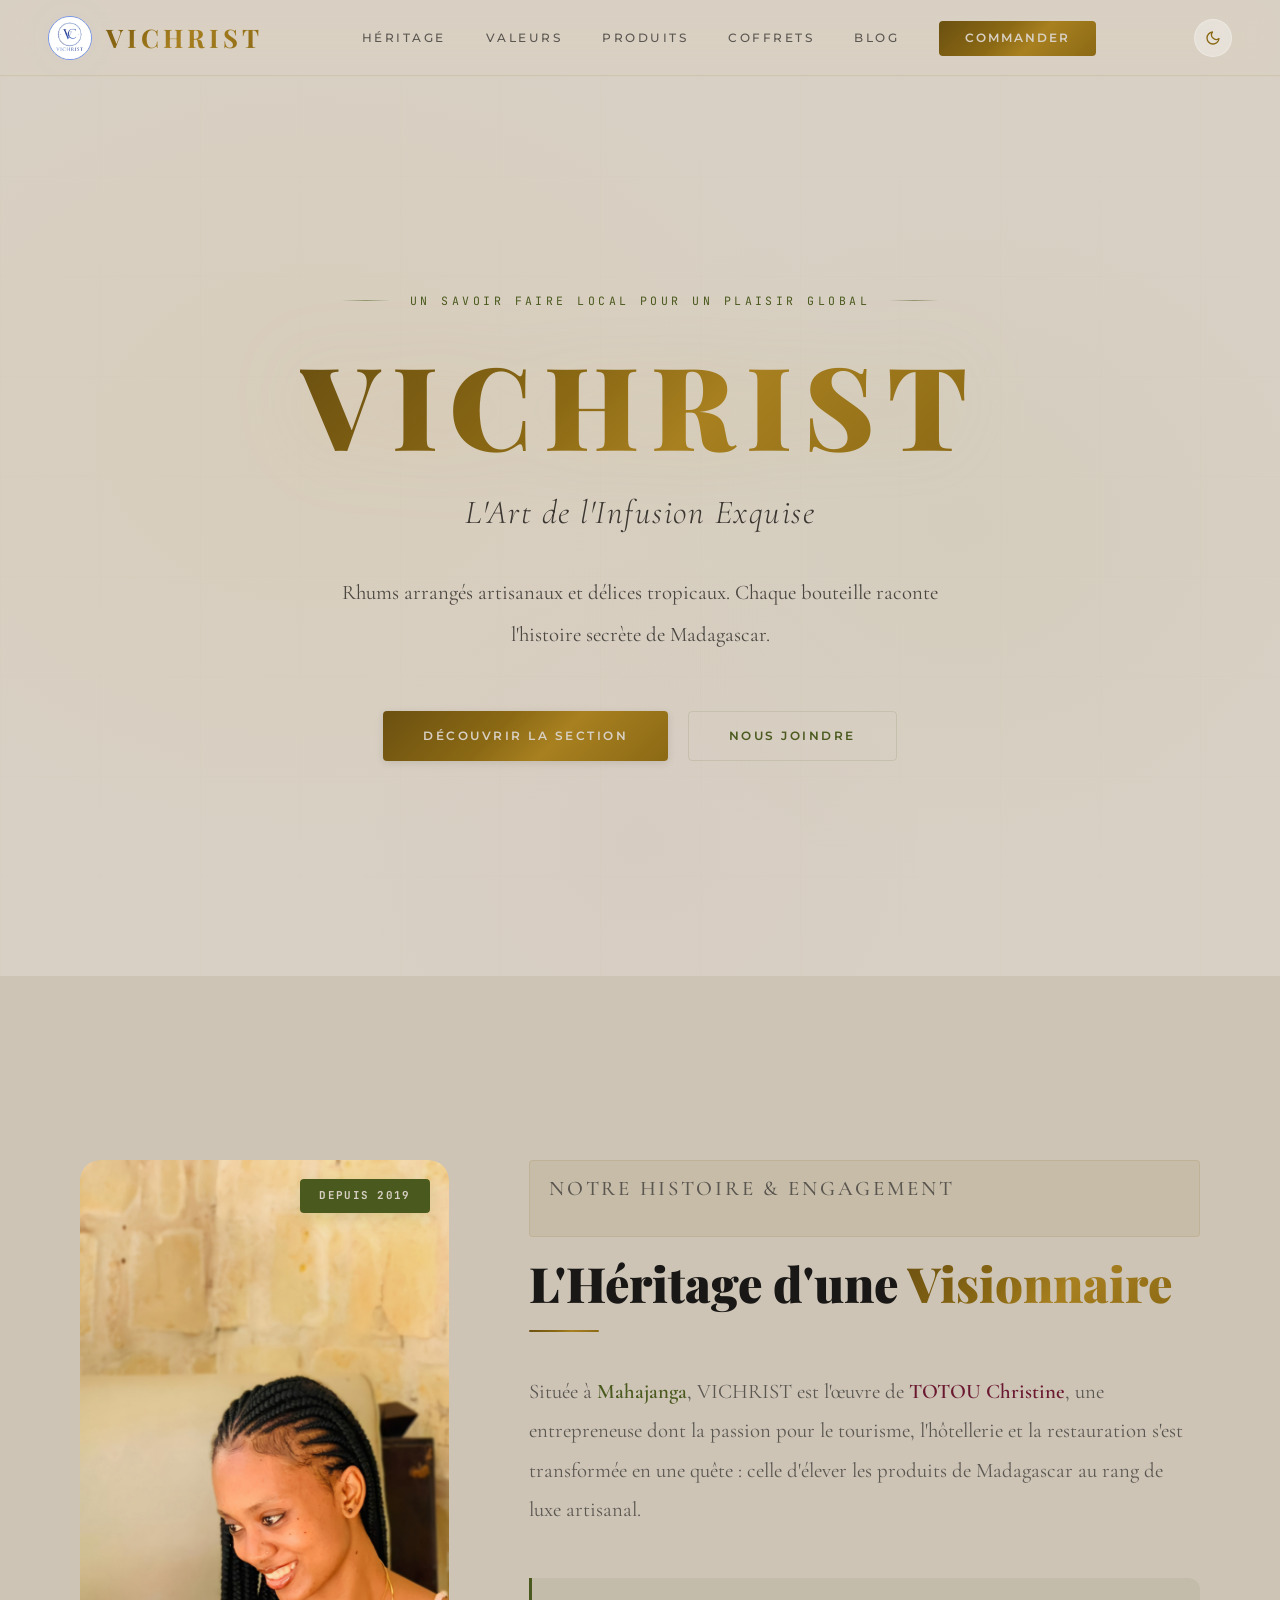
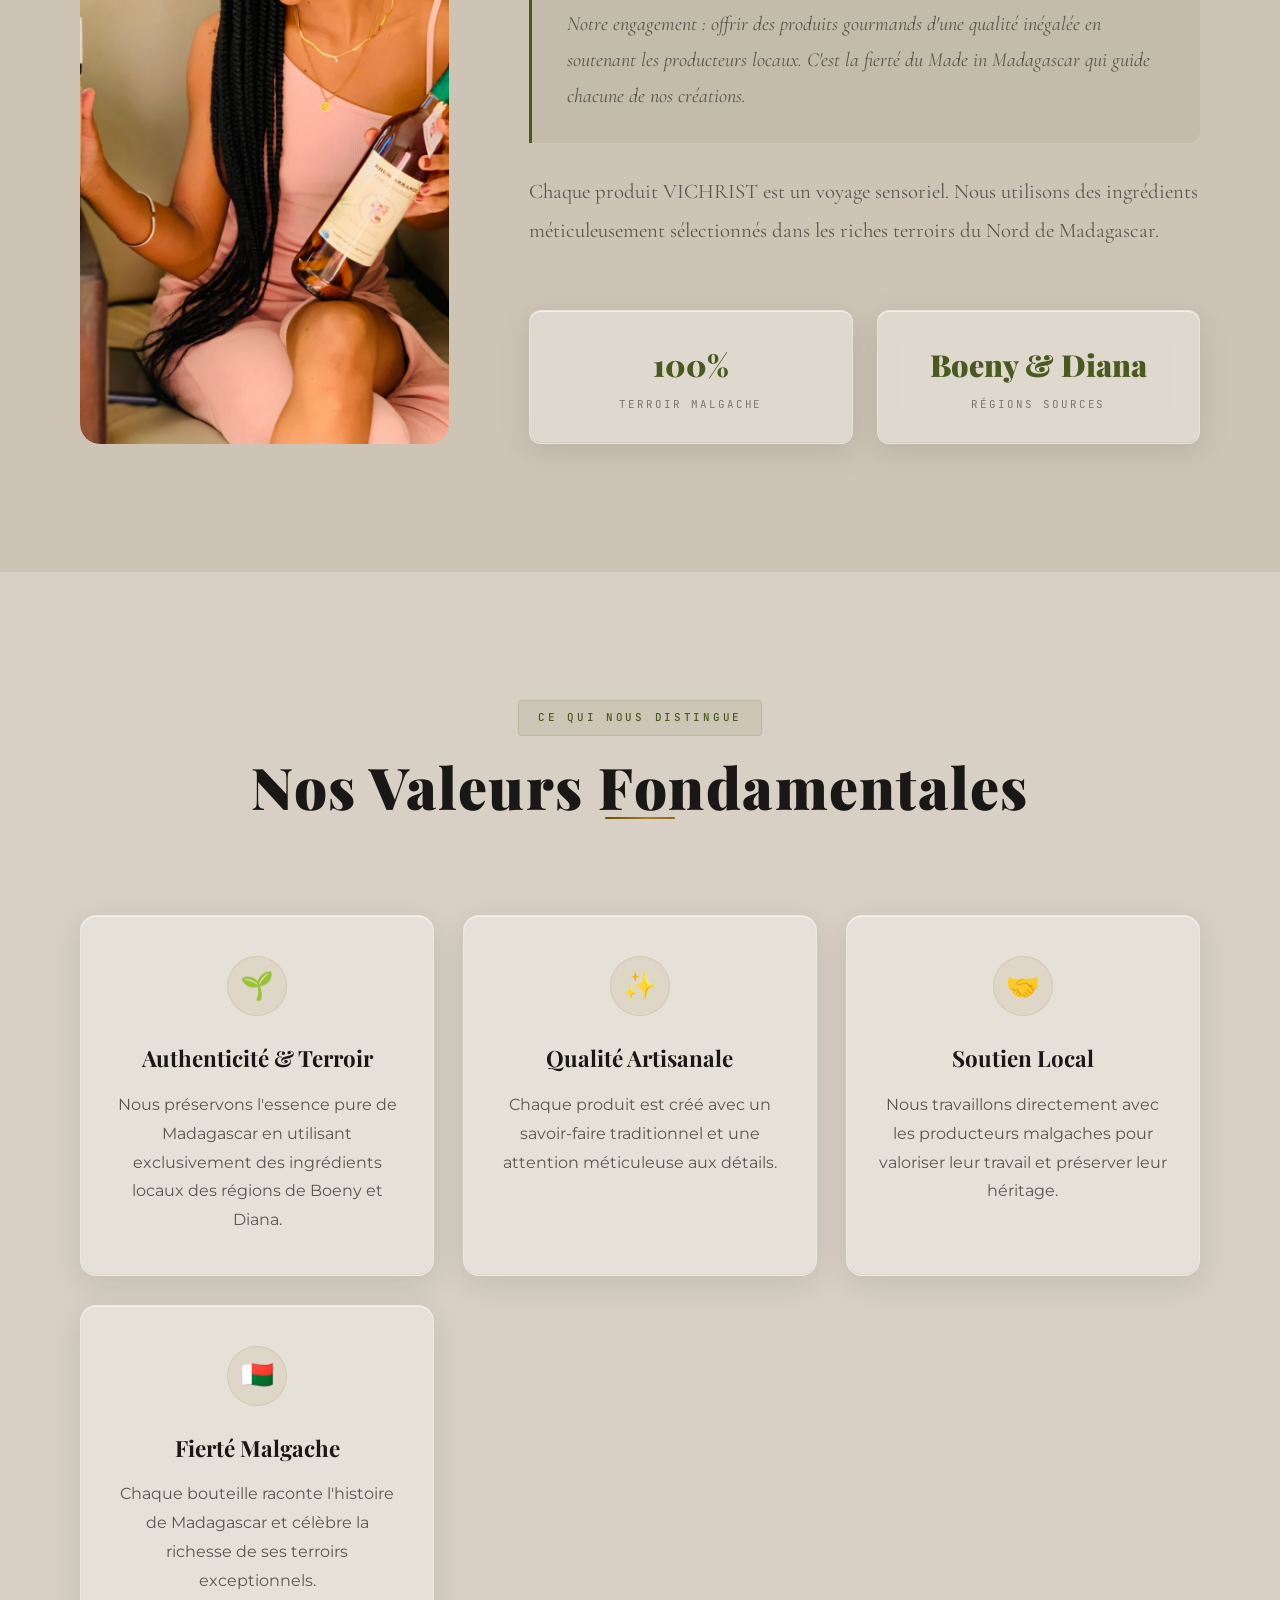
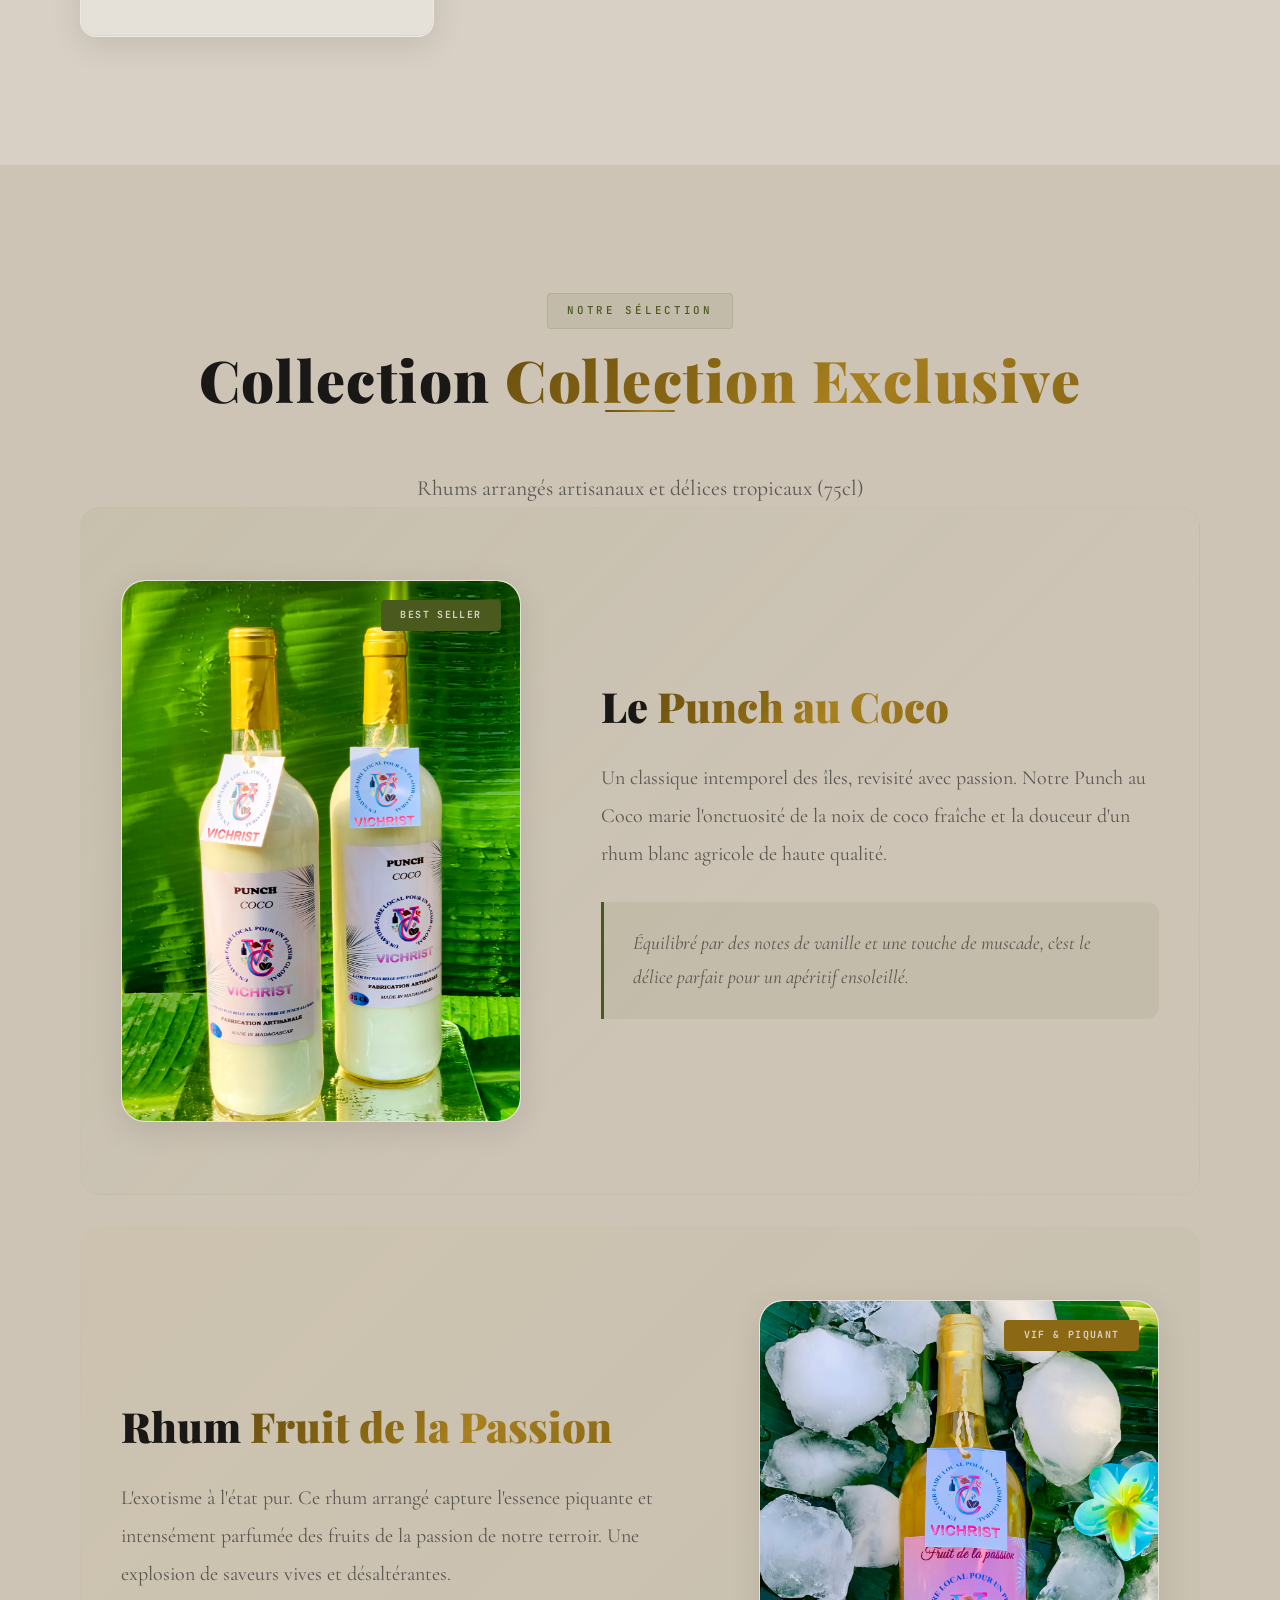
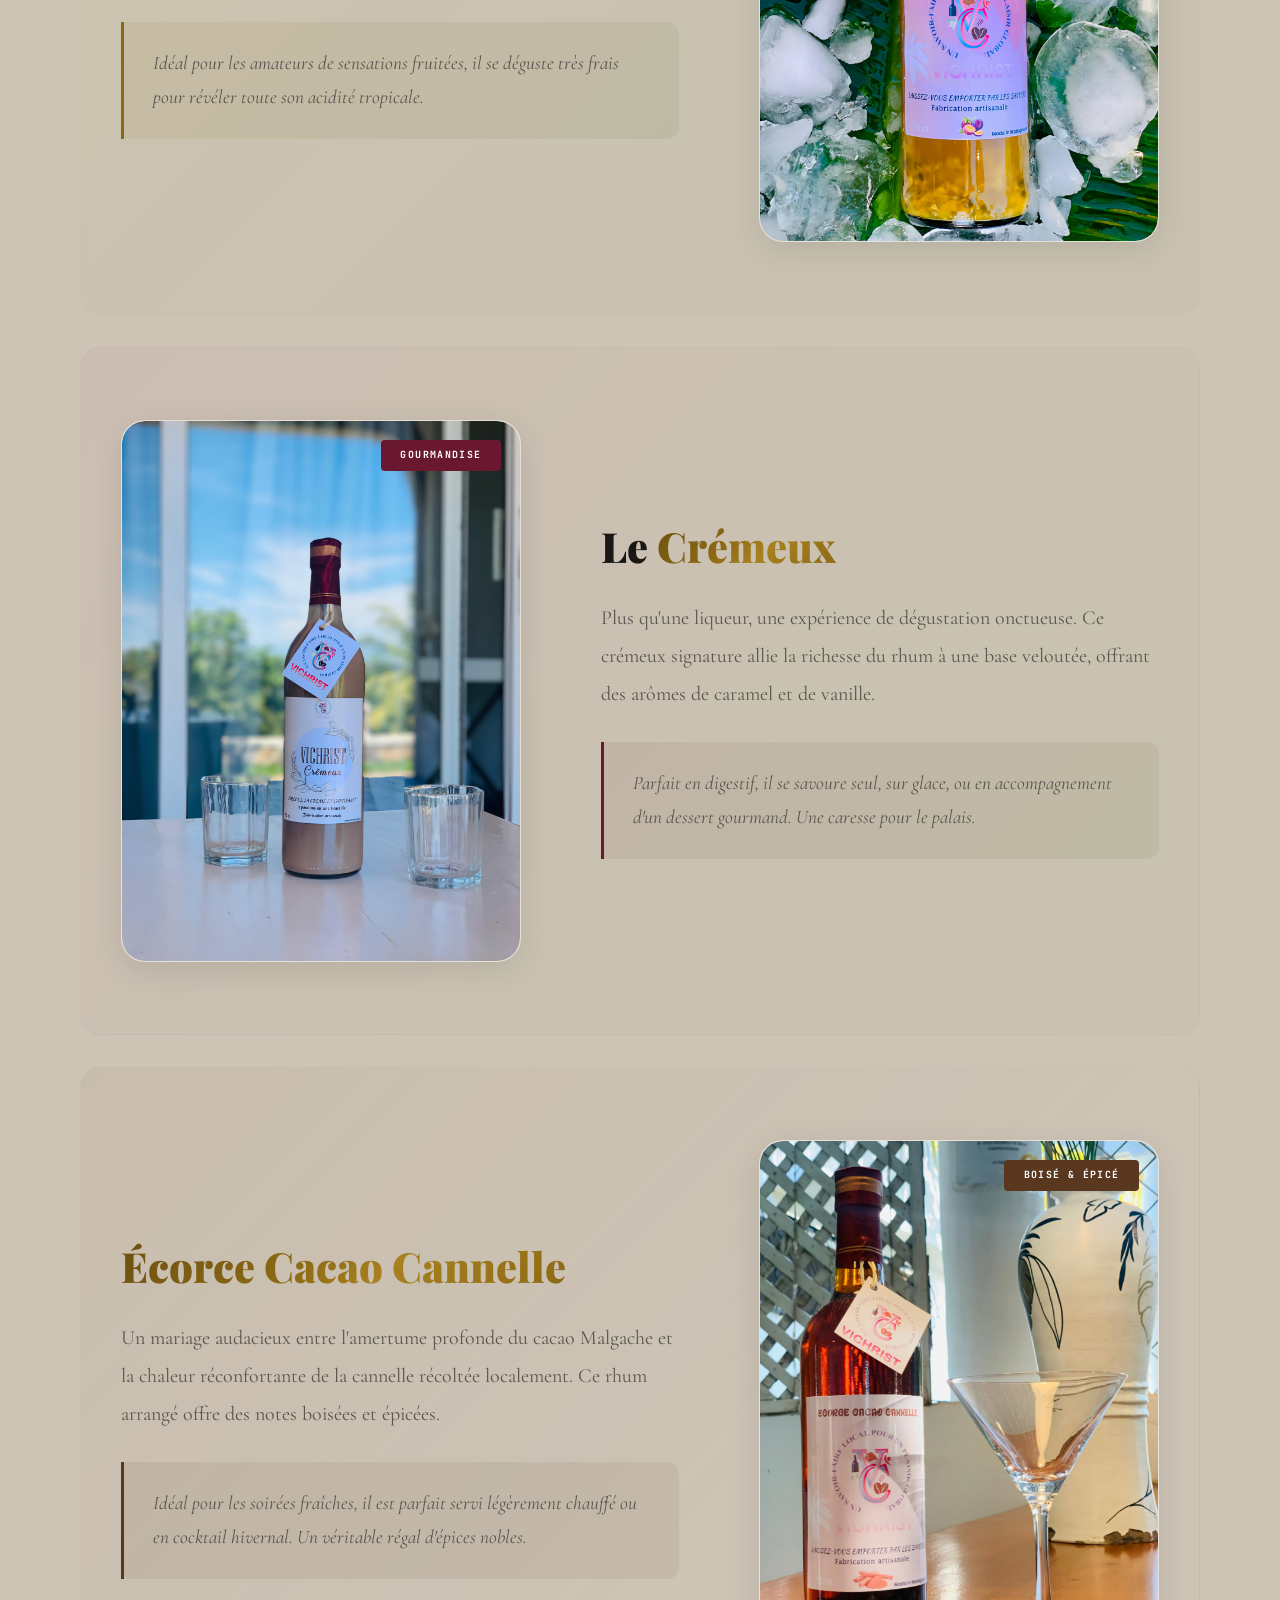
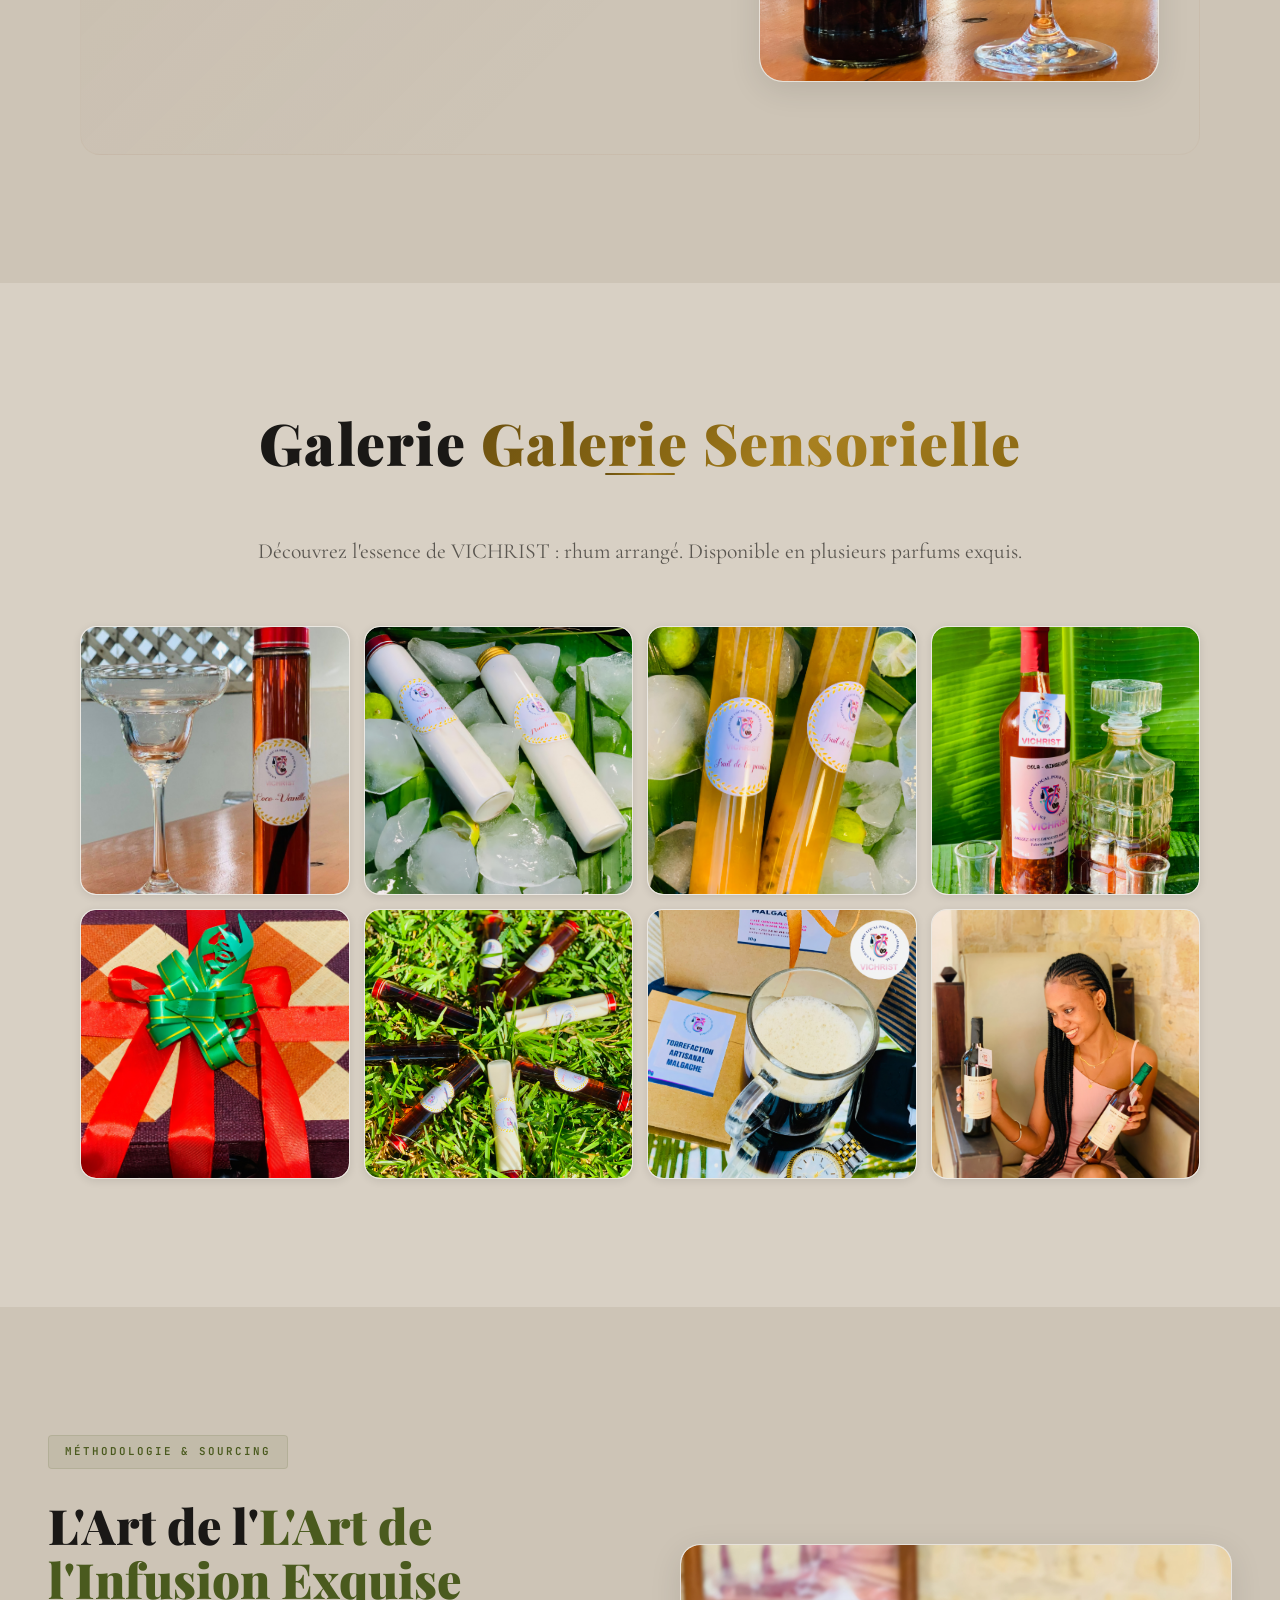
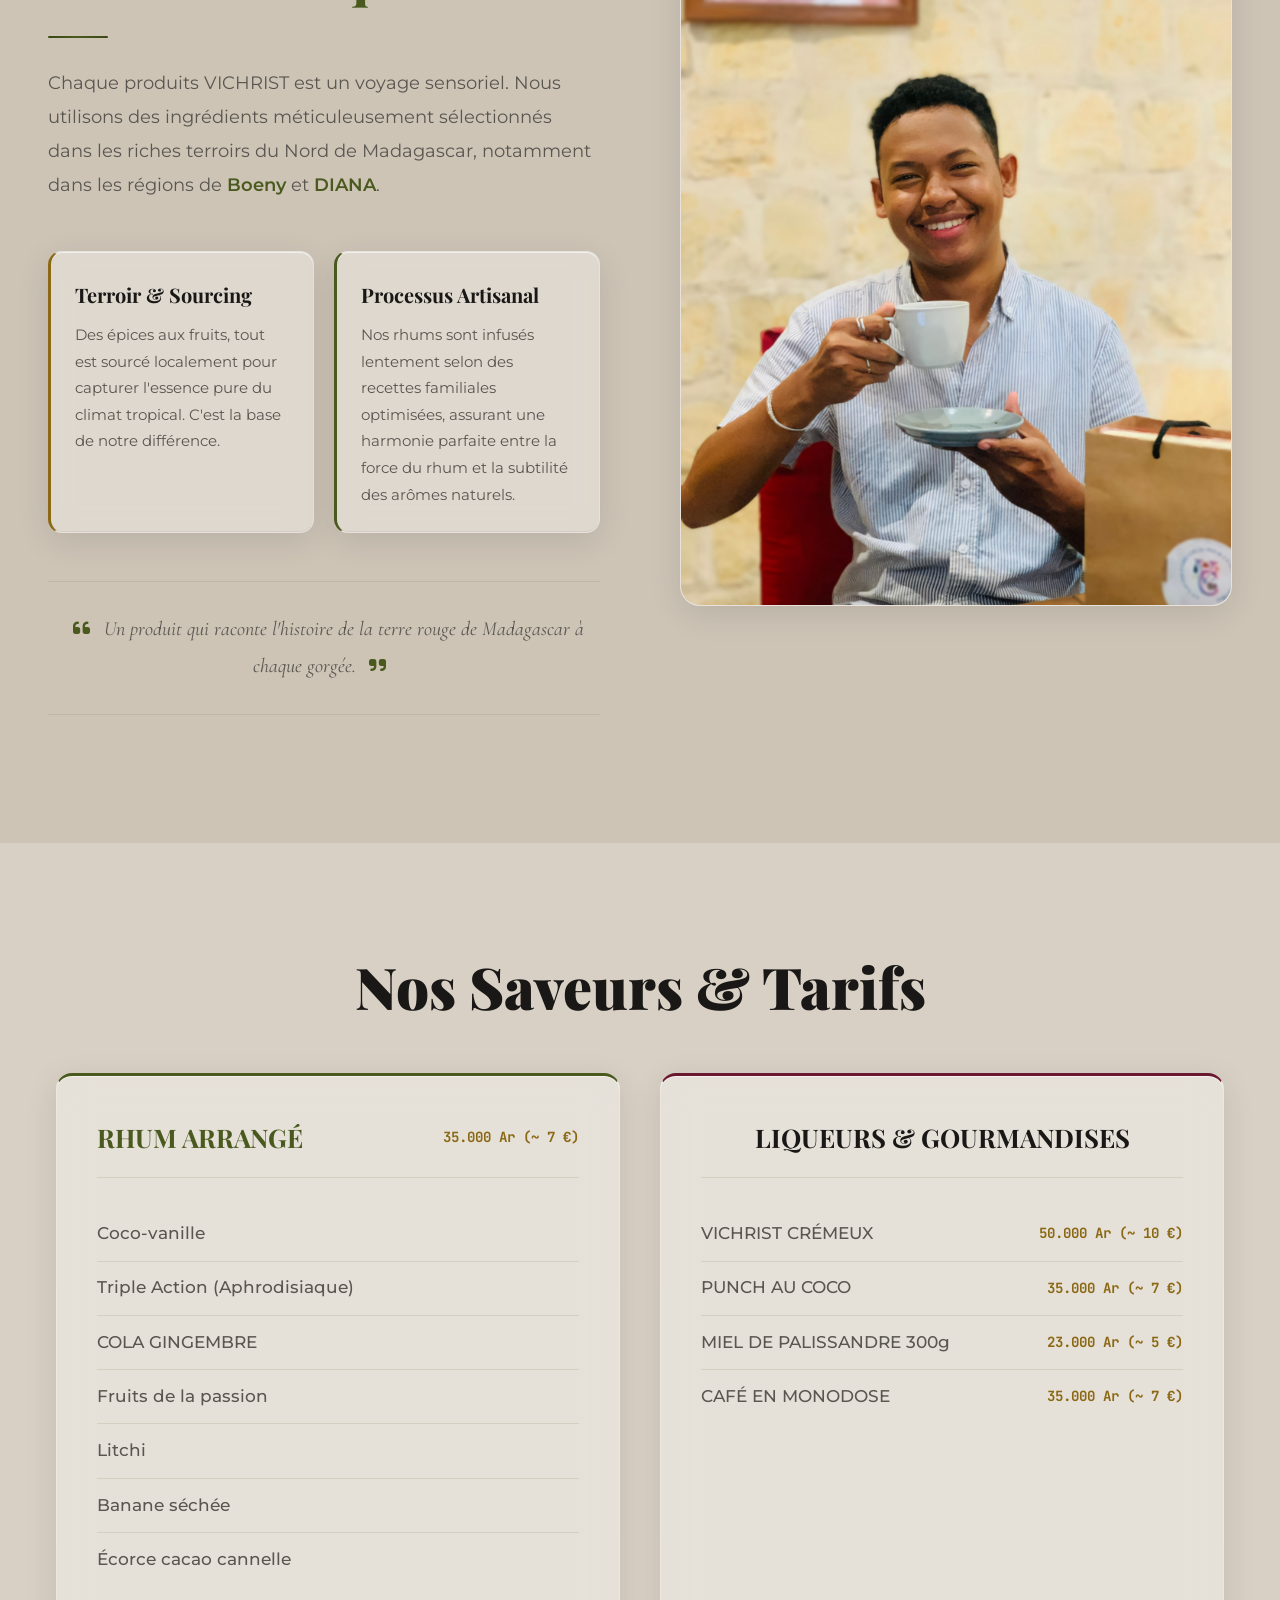
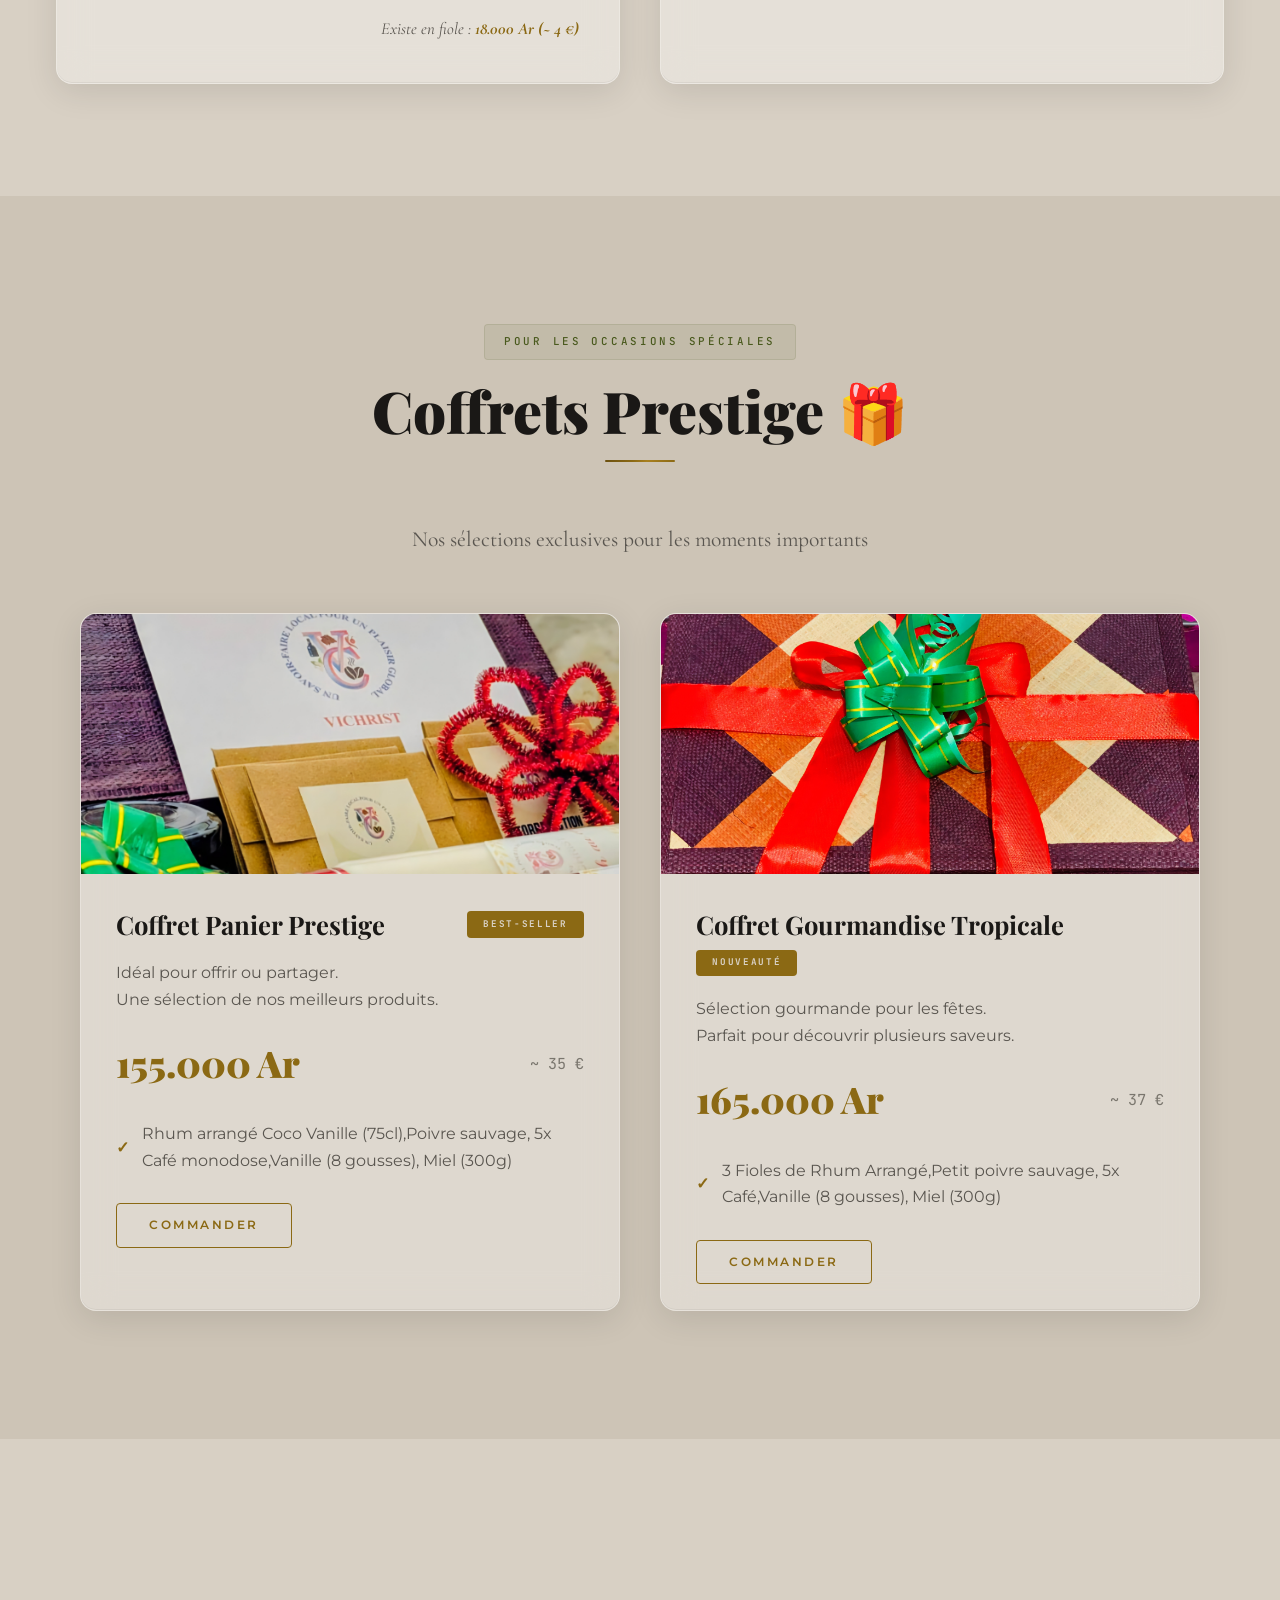
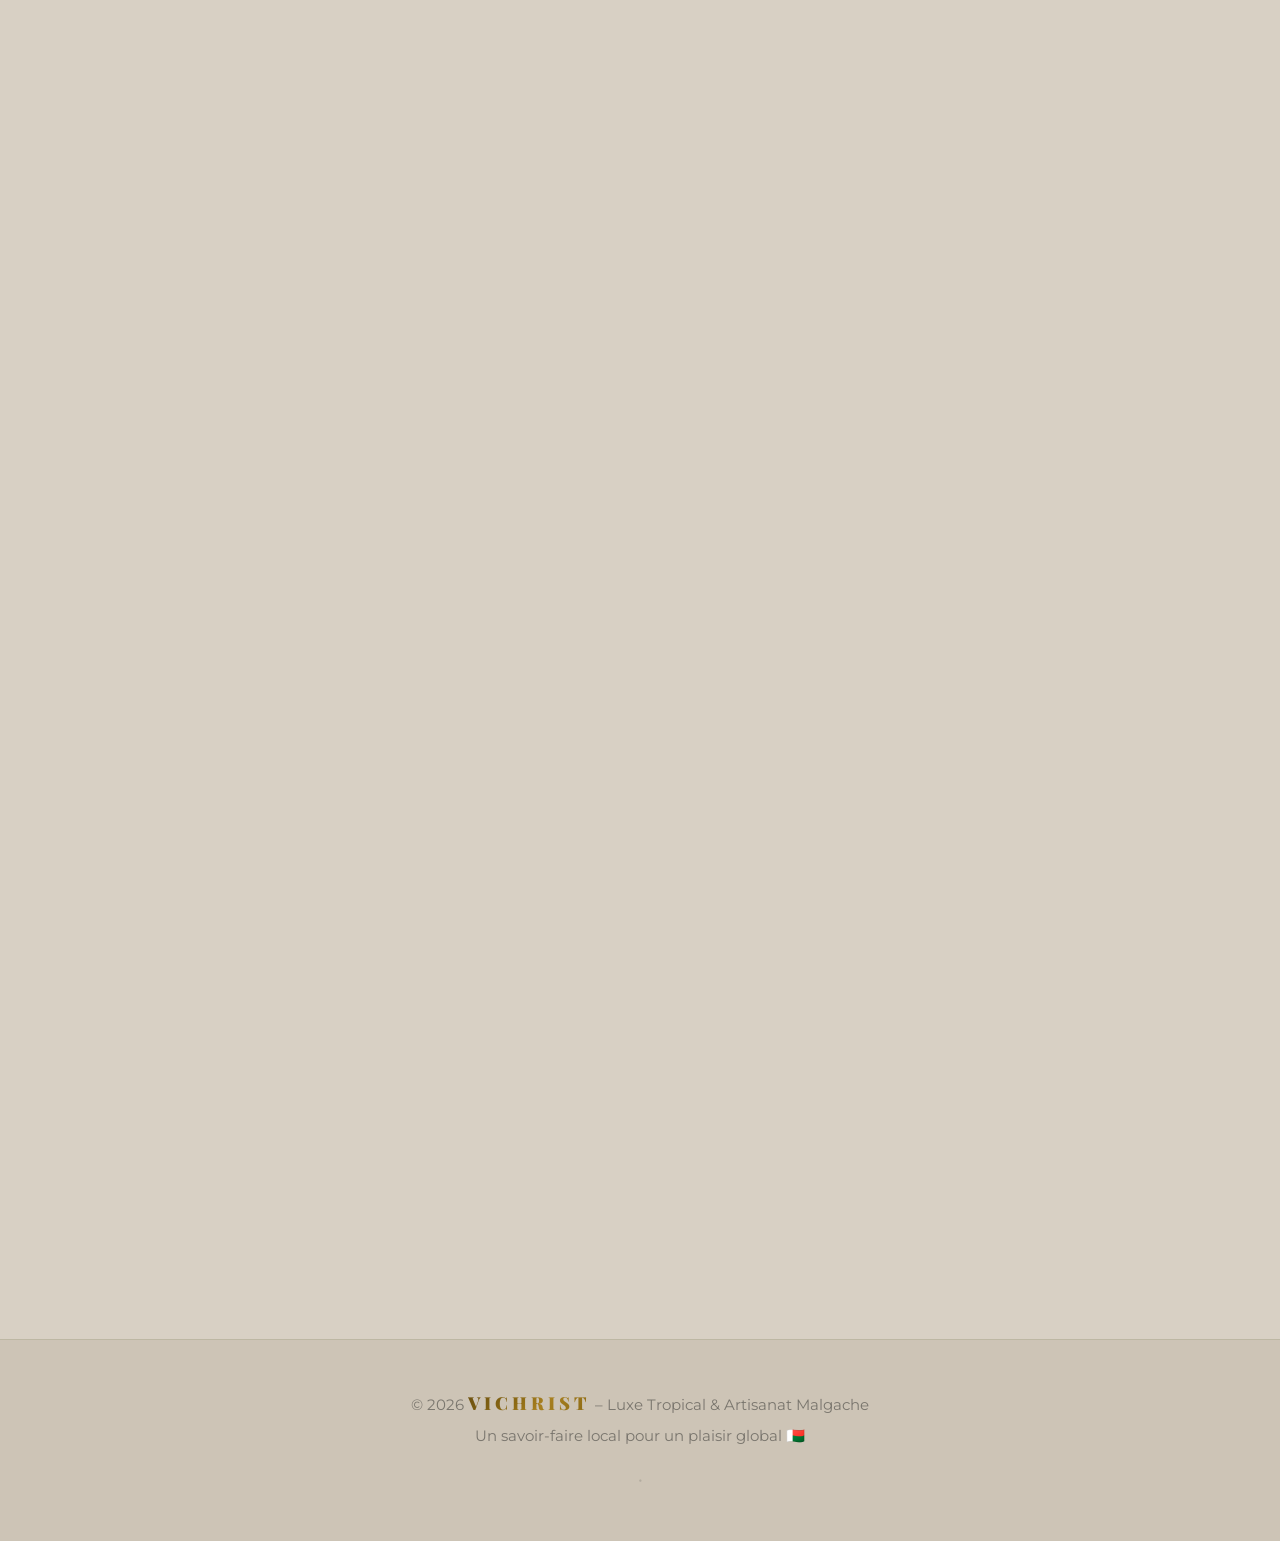
==== commit 0c42ea18: "Fix: restaurer les classes CSS spécifiques aux produits (product-coco, etc.) - Ajouter champ classNa" ====
--- a/index.html
+++ b/index.html
@@ -945,7 +945,7 @@
                 }
                 else if (key === 'products.items') {
                     container.innerHTML = items.map(p => `
-                        <div class="product-showcase">
+                        <div class="product-showcase ${p.className || ''}">
                             <div class="product-image-wrapper">
                                 <div class="glass-effect">
                                     <img src="${p.image}" alt="${p.titleGradient}" loading="lazy">
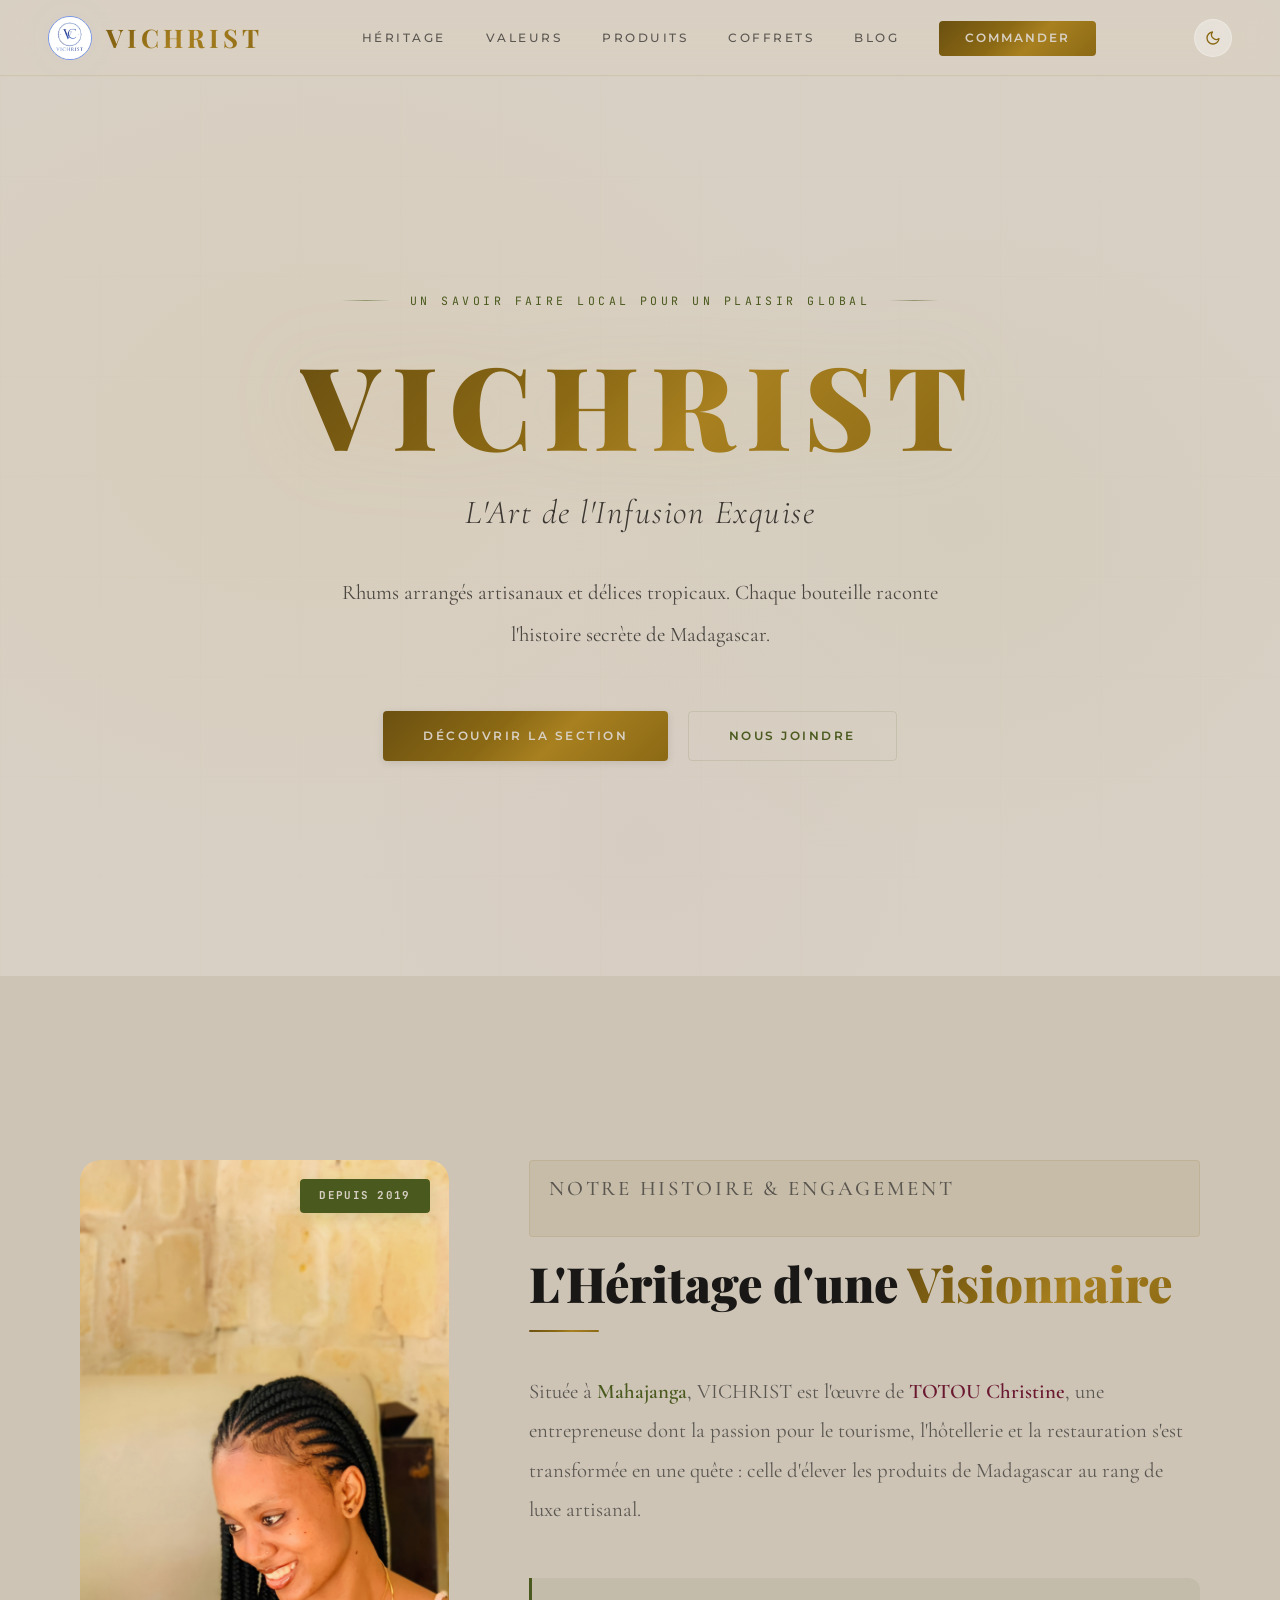
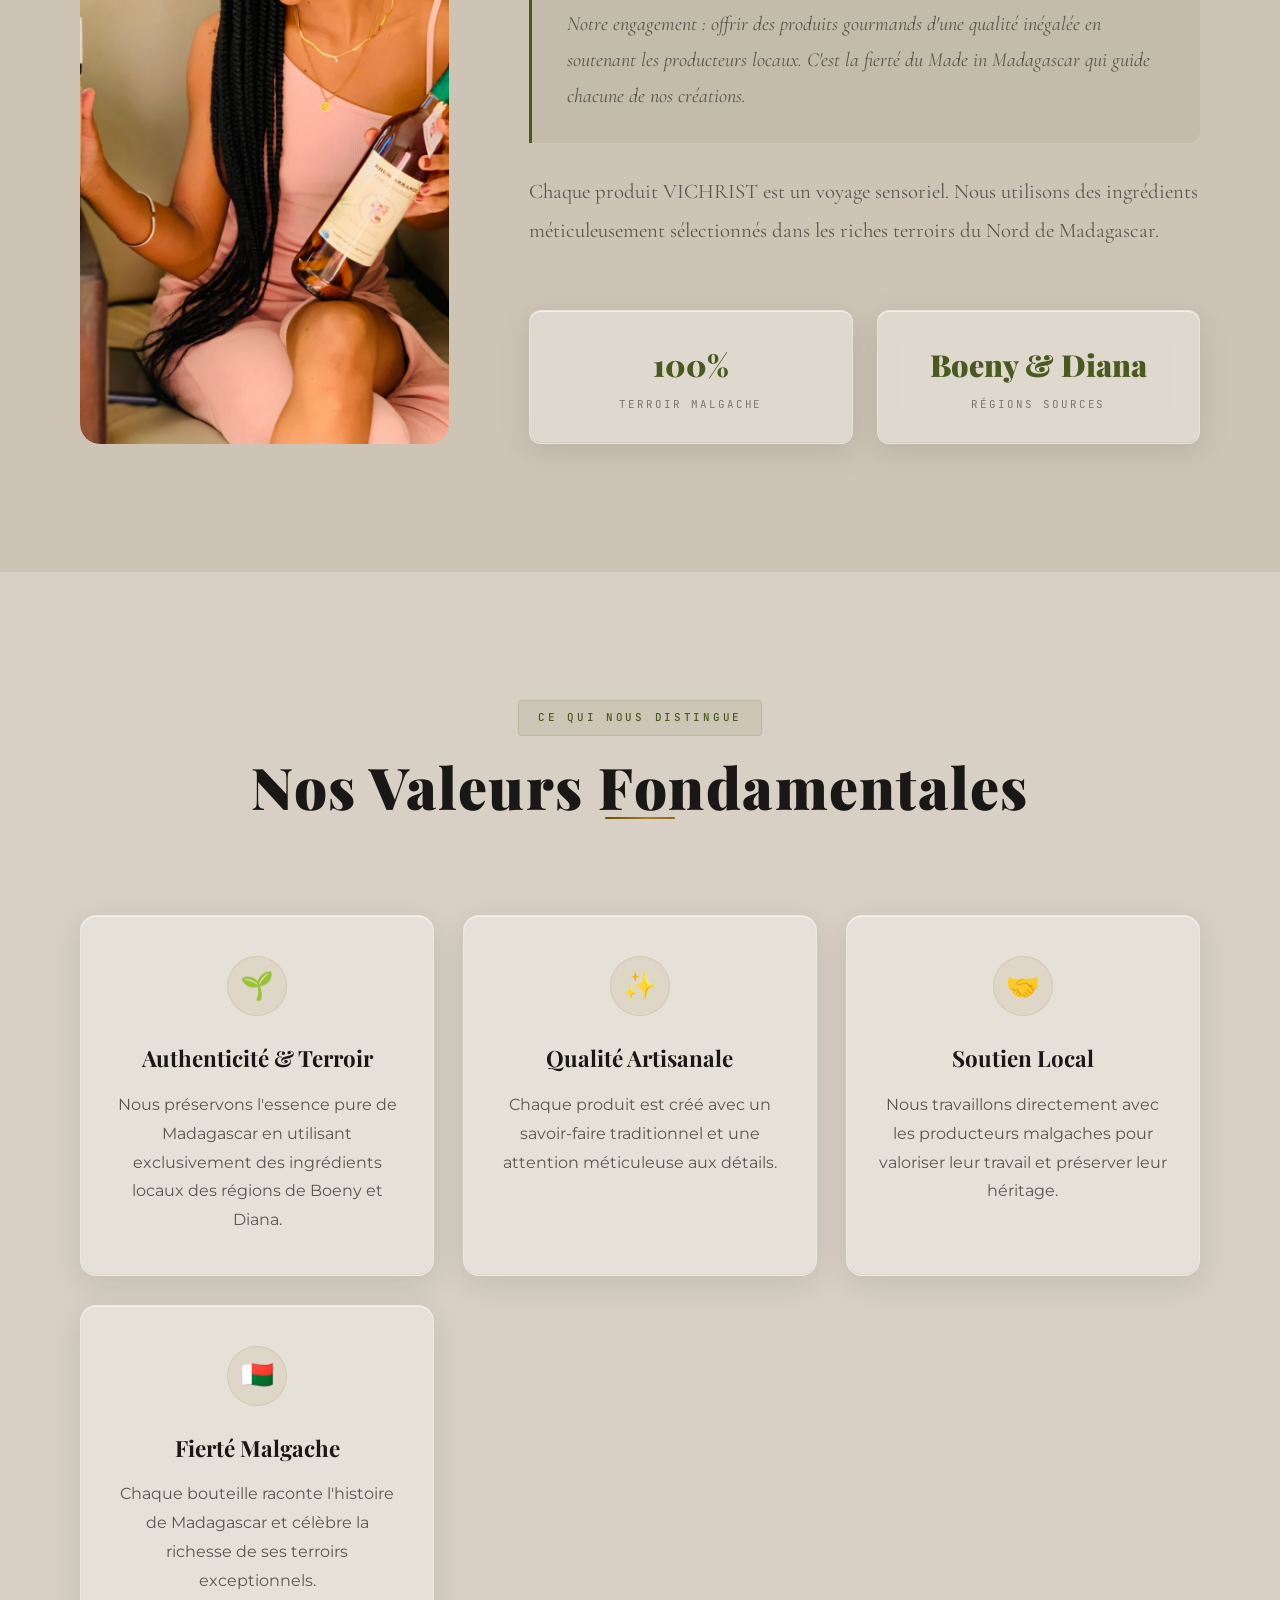
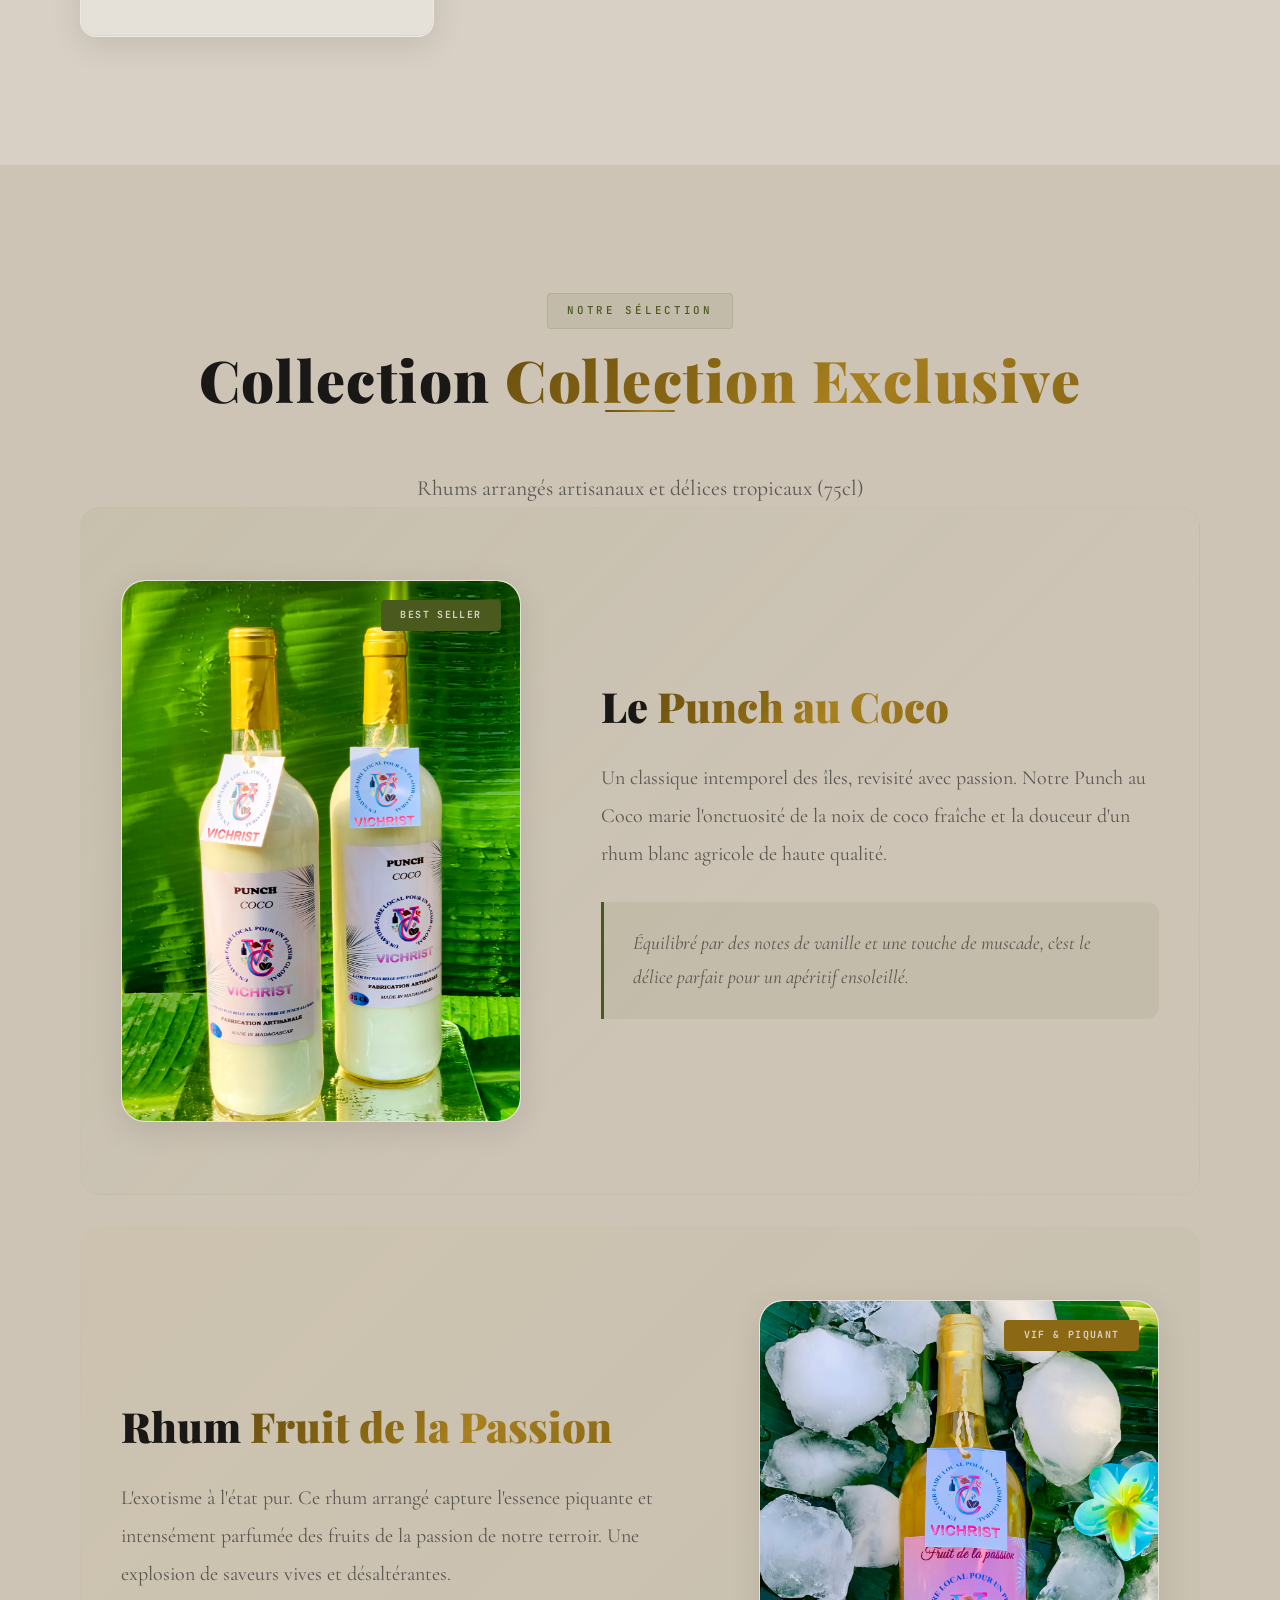
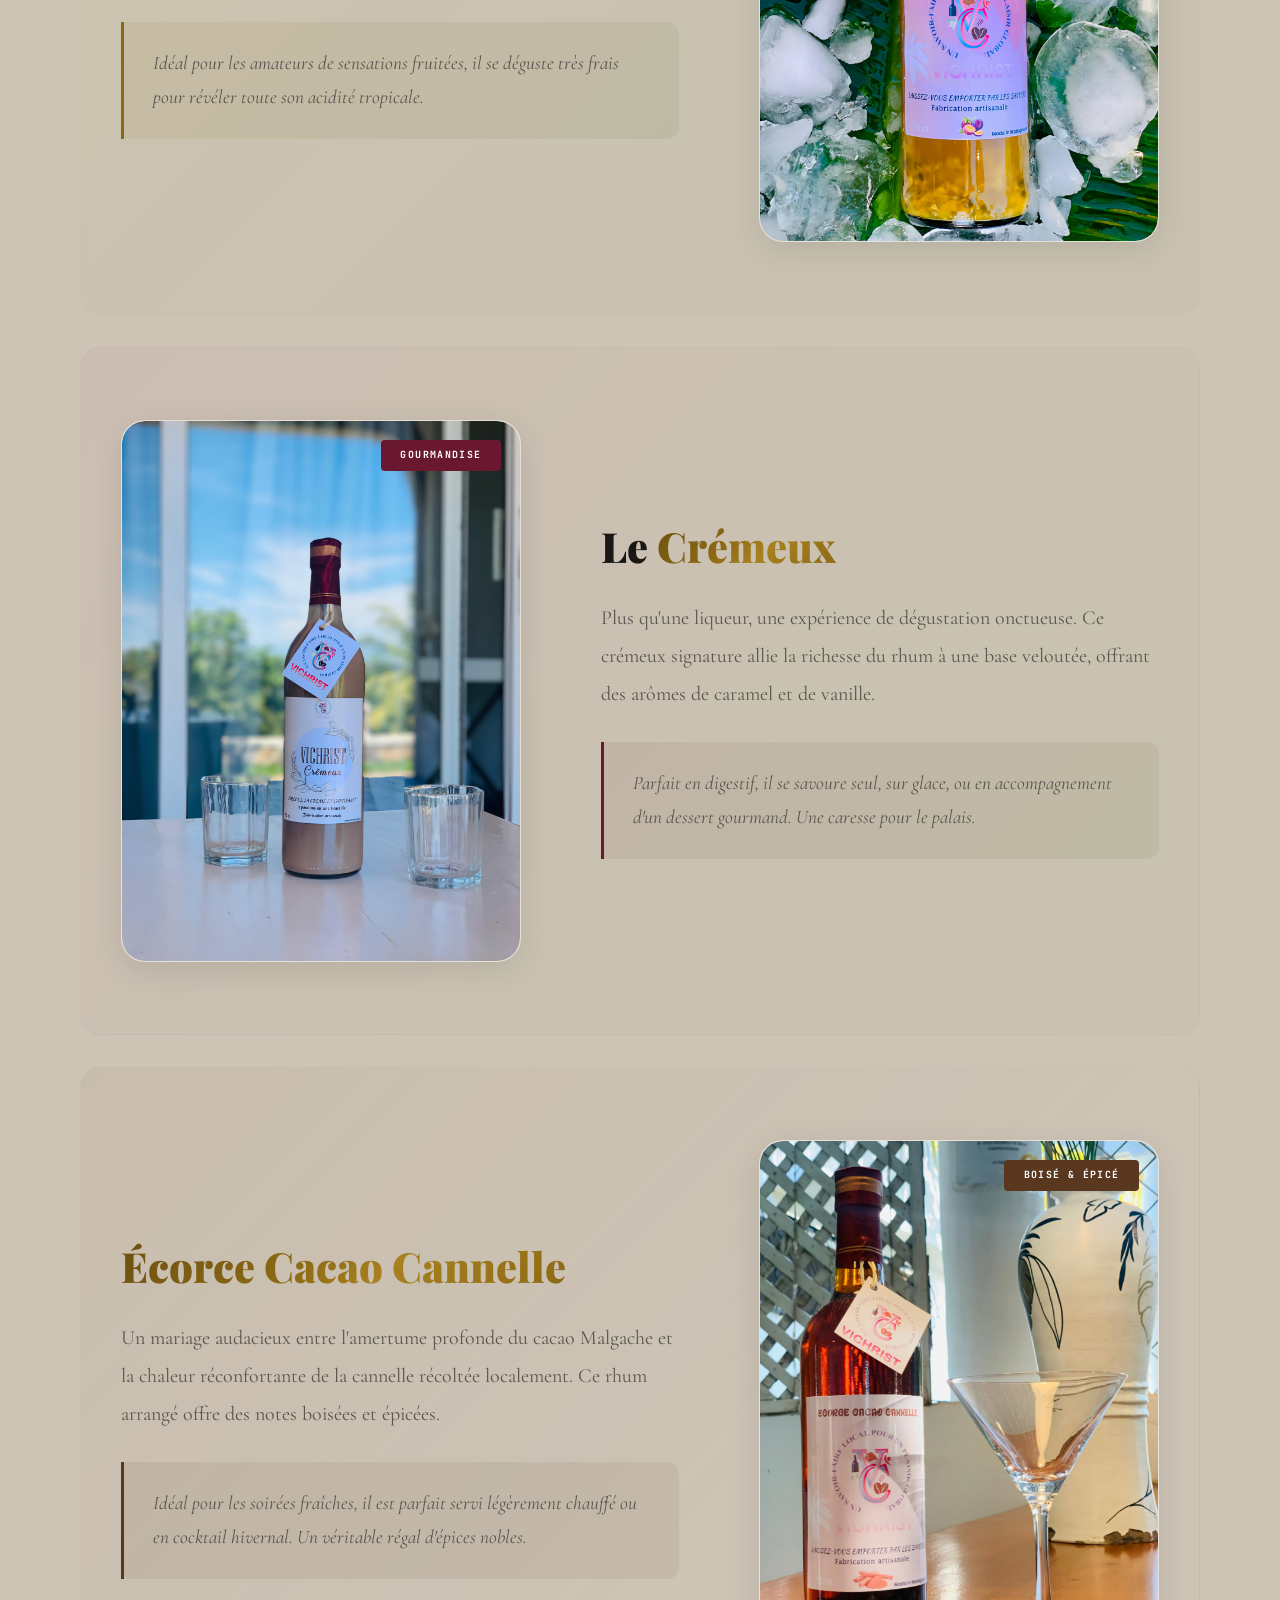
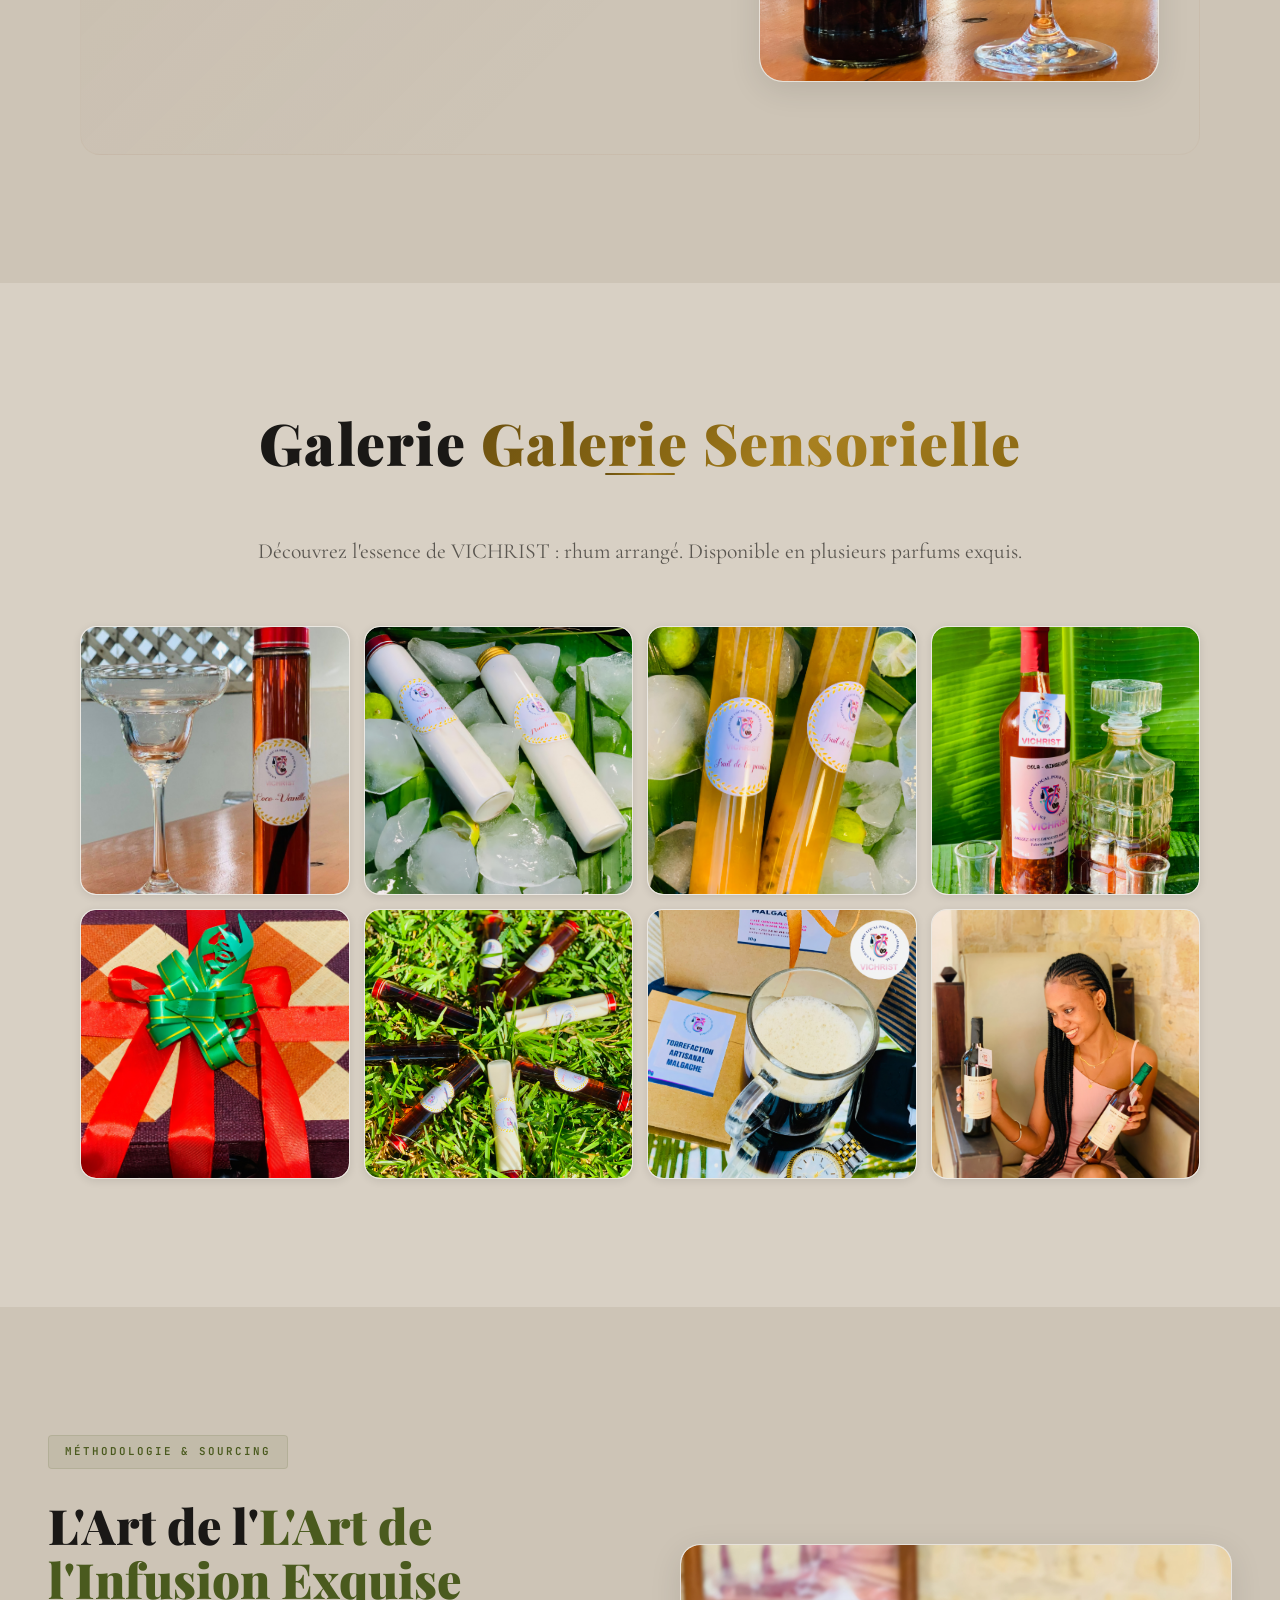
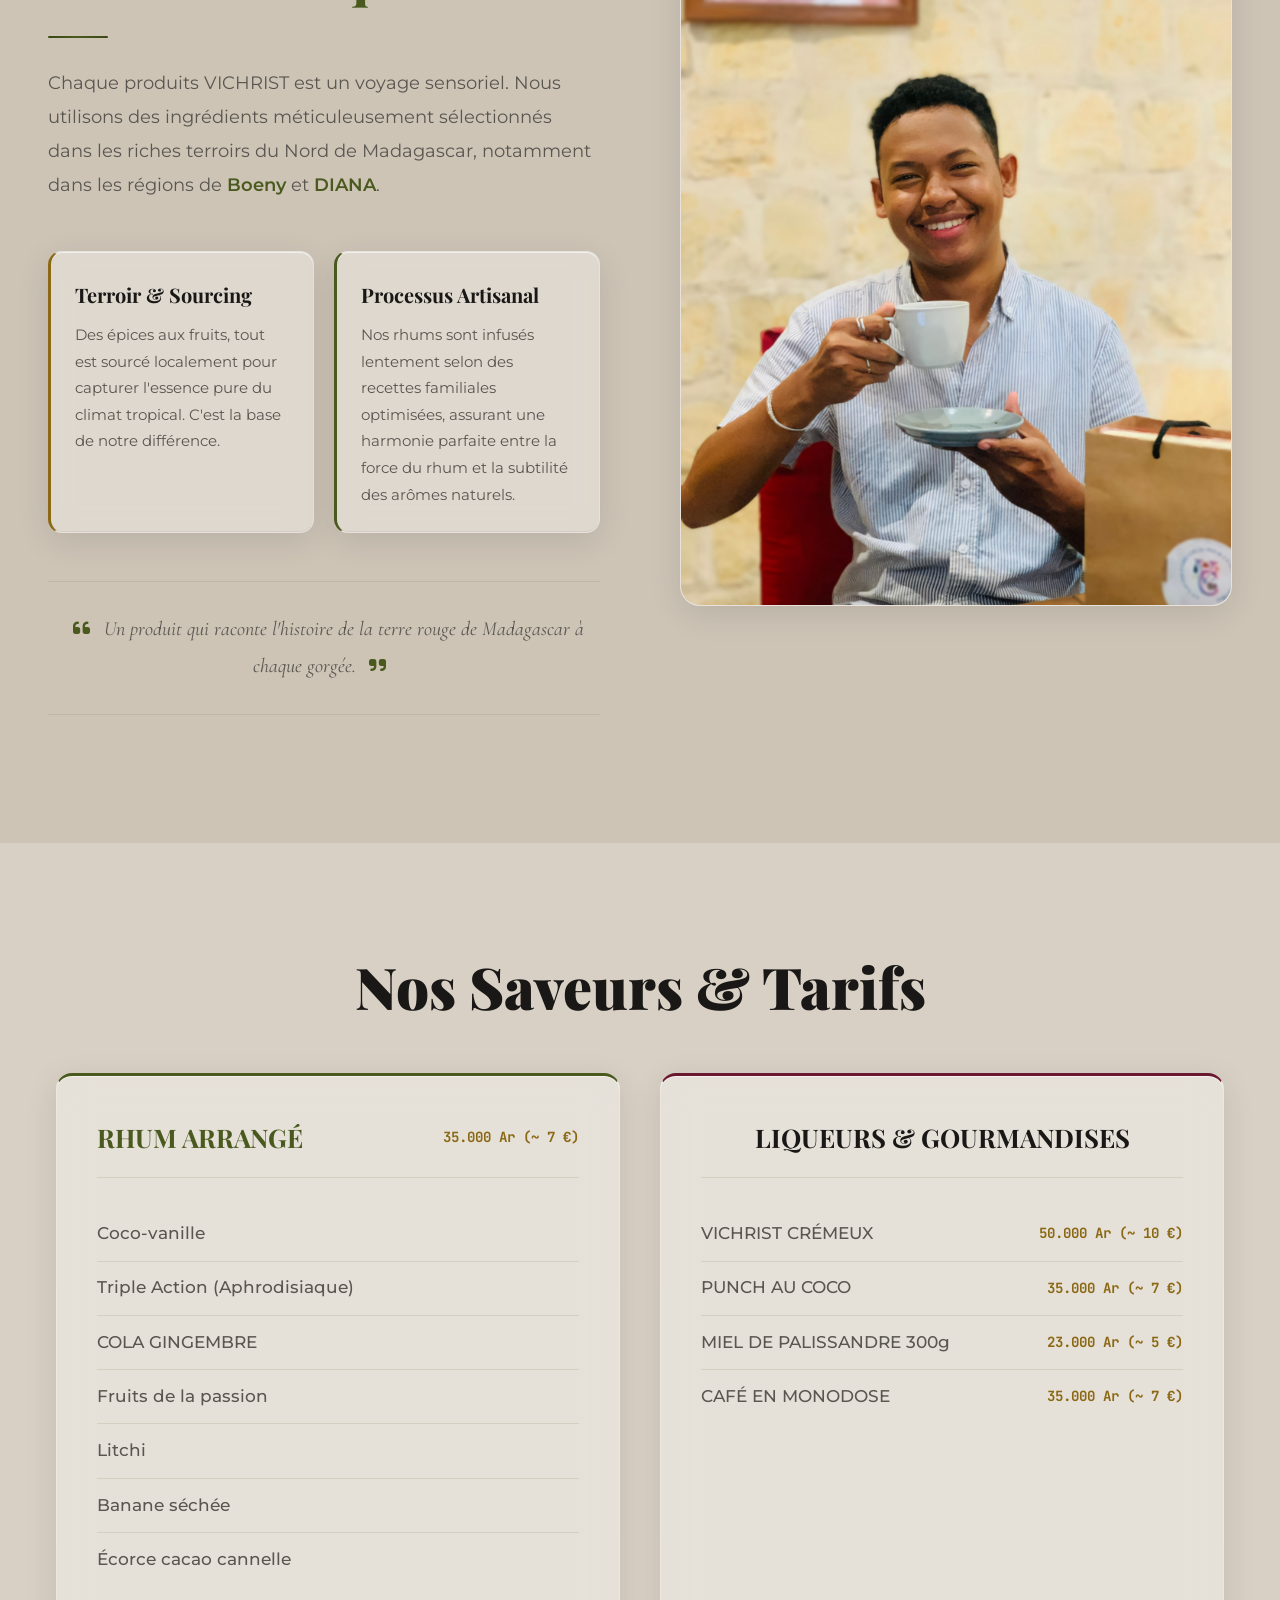
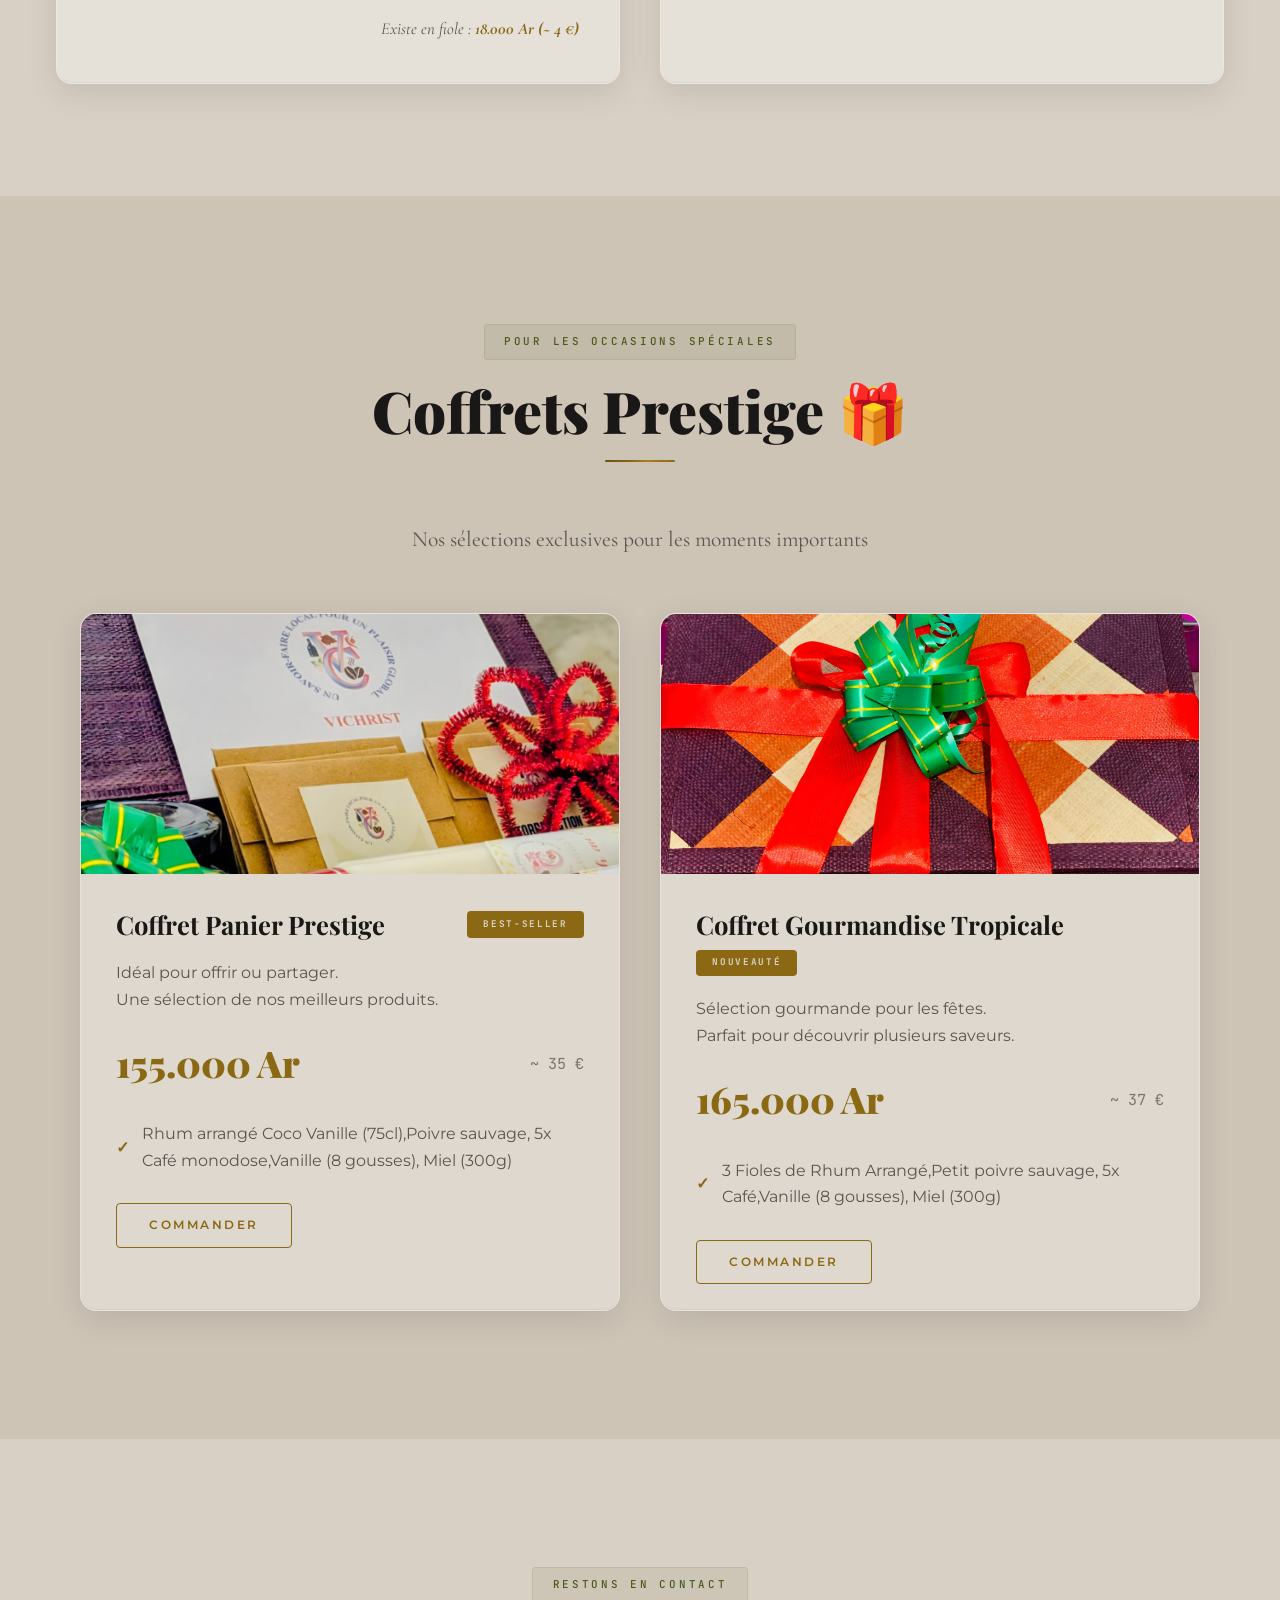
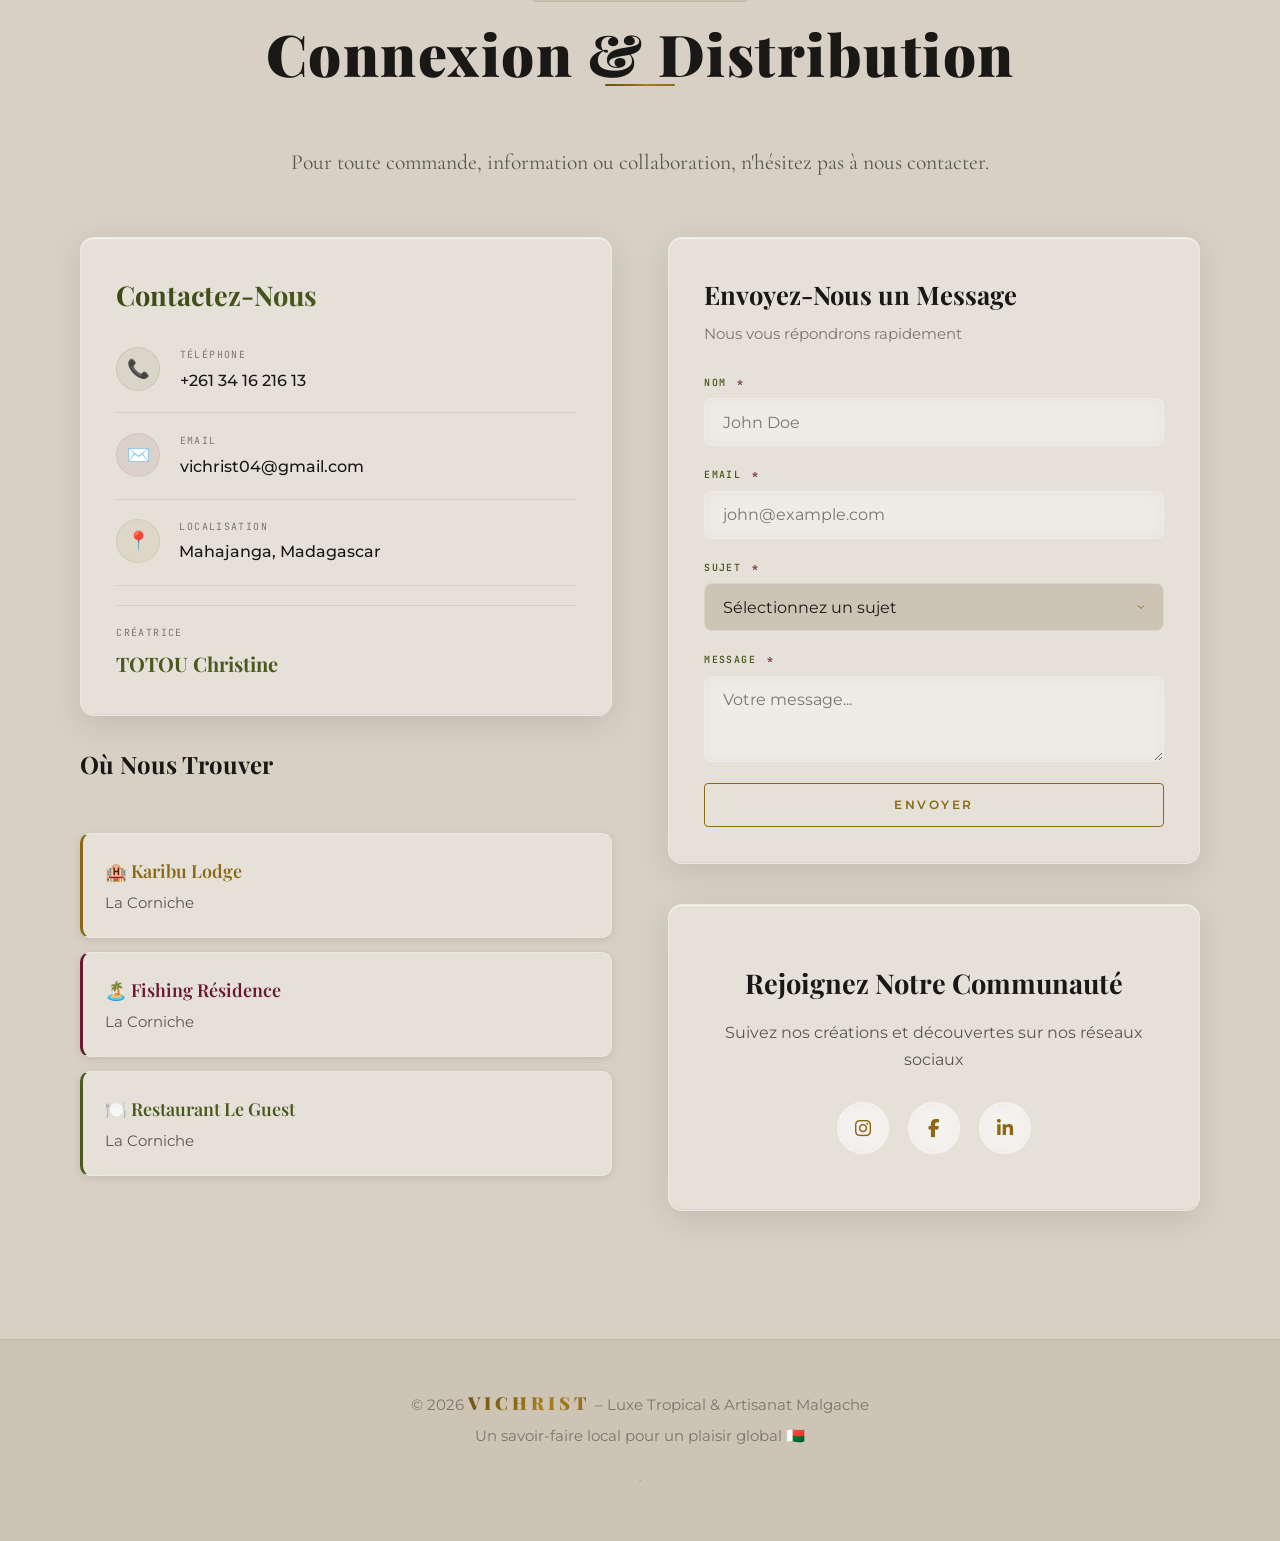
==== commit c17e659b: "Fix: ré-attacher effets 3D et parallax après rendu du contenu dynamique - Product tilt effect (persp" ====
--- a/index.html
+++ b/index.html
@@ -1024,6 +1024,70 @@
                     `).join('');
                 }
             });
+
+            // ── Re-attach 3D effects after content render ──
+            document.querySelectorAll('.product-image-wrapper').forEach(wrapper => {
+                wrapper.addEventListener('mousemove', (e) => {
+                    const rect = wrapper.getBoundingClientRect();
+                    const x = (e.clientX - rect.left) / rect.width - 0.5;
+                    const y = (e.clientY - rect.top) / rect.height - 0.5;
+                    wrapper.style.transform = `perspective(800px) rotateY(${x*6}deg) rotateX(${-y*6}deg) translateY(-8px) scale(1.02)`;
+                });
+                wrapper.addEventListener('mouseleave', () => {
+                    wrapper.style.transform = '';
+                });
+            });
+
+            document.querySelectorAll('.gallery-item').forEach(item => {
+                item.addEventListener('mousemove', (e) => {
+                    const rect = item.getBoundingClientRect();
+                    const x = (e.clientX - rect.left) / rect.width - 0.5;
+                    const y = (e.clientY - rect.top) / rect.height - 0.5;
+                    const img = item.querySelector('img');
+                    if (img) {
+                        img.style.transform = `scale(1.1) translate(${x*10}px, ${y*10}px)`;
+                    }
+                });
+                item.addEventListener('mouseleave', () => {
+                    const img = item.querySelector('img');
+                    if (img) img.style.transform = '';
+                });
+            });
+
+            // ── Re-attach magnetic cursor effect ──
+            document.querySelectorAll('.btn-primary, .btn-order, .btn-contact, .social-link-item').forEach(el => {
+                el.classList.add('magnetic');
+                el.addEventListener('mousemove', (e) => {
+                    const rect = el.getBoundingClientRect();
+                    const x = e.clientX - rect.left - rect.width / 2;
+                    const y = e.clientY - rect.top - rect.height / 2;
+                    el.style.transform = `translate(${x * 0.2}px, ${y * 0.2}px)`;
+                });
+                el.addEventListener('mouseleave', () => {
+                    el.style.transform = 'translate(0, 0)';
+                });
+            });
+
+            // ── Re-attach staggered children reveal ──
+            const staggerObserver2 = new IntersectionObserver((entries) => {
+                entries.forEach(entry => {
+                    if (entry.isIntersecting) {
+                        const children = entry.target.children;
+                        Array.from(children).forEach((child, i) => {
+                            child.style.transitionDelay = (i * 0.12) + 's';
+                            child.classList.add('visible');
+                        });
+                        staggerObserver2.unobserve(entry.target);
+                    }
+                });
+            }, { threshold: 0.05 });
+
+            document.querySelectorAll('.values-grid, .gallery-grid, .boxes-grid, .produits-grid').forEach(el => {
+                Array.from(el.children).forEach(child => {
+                    child.classList.add('reveal');
+                });
+                staggerObserver2.observe(el);
+            });
         })();
     </script>
 </body>
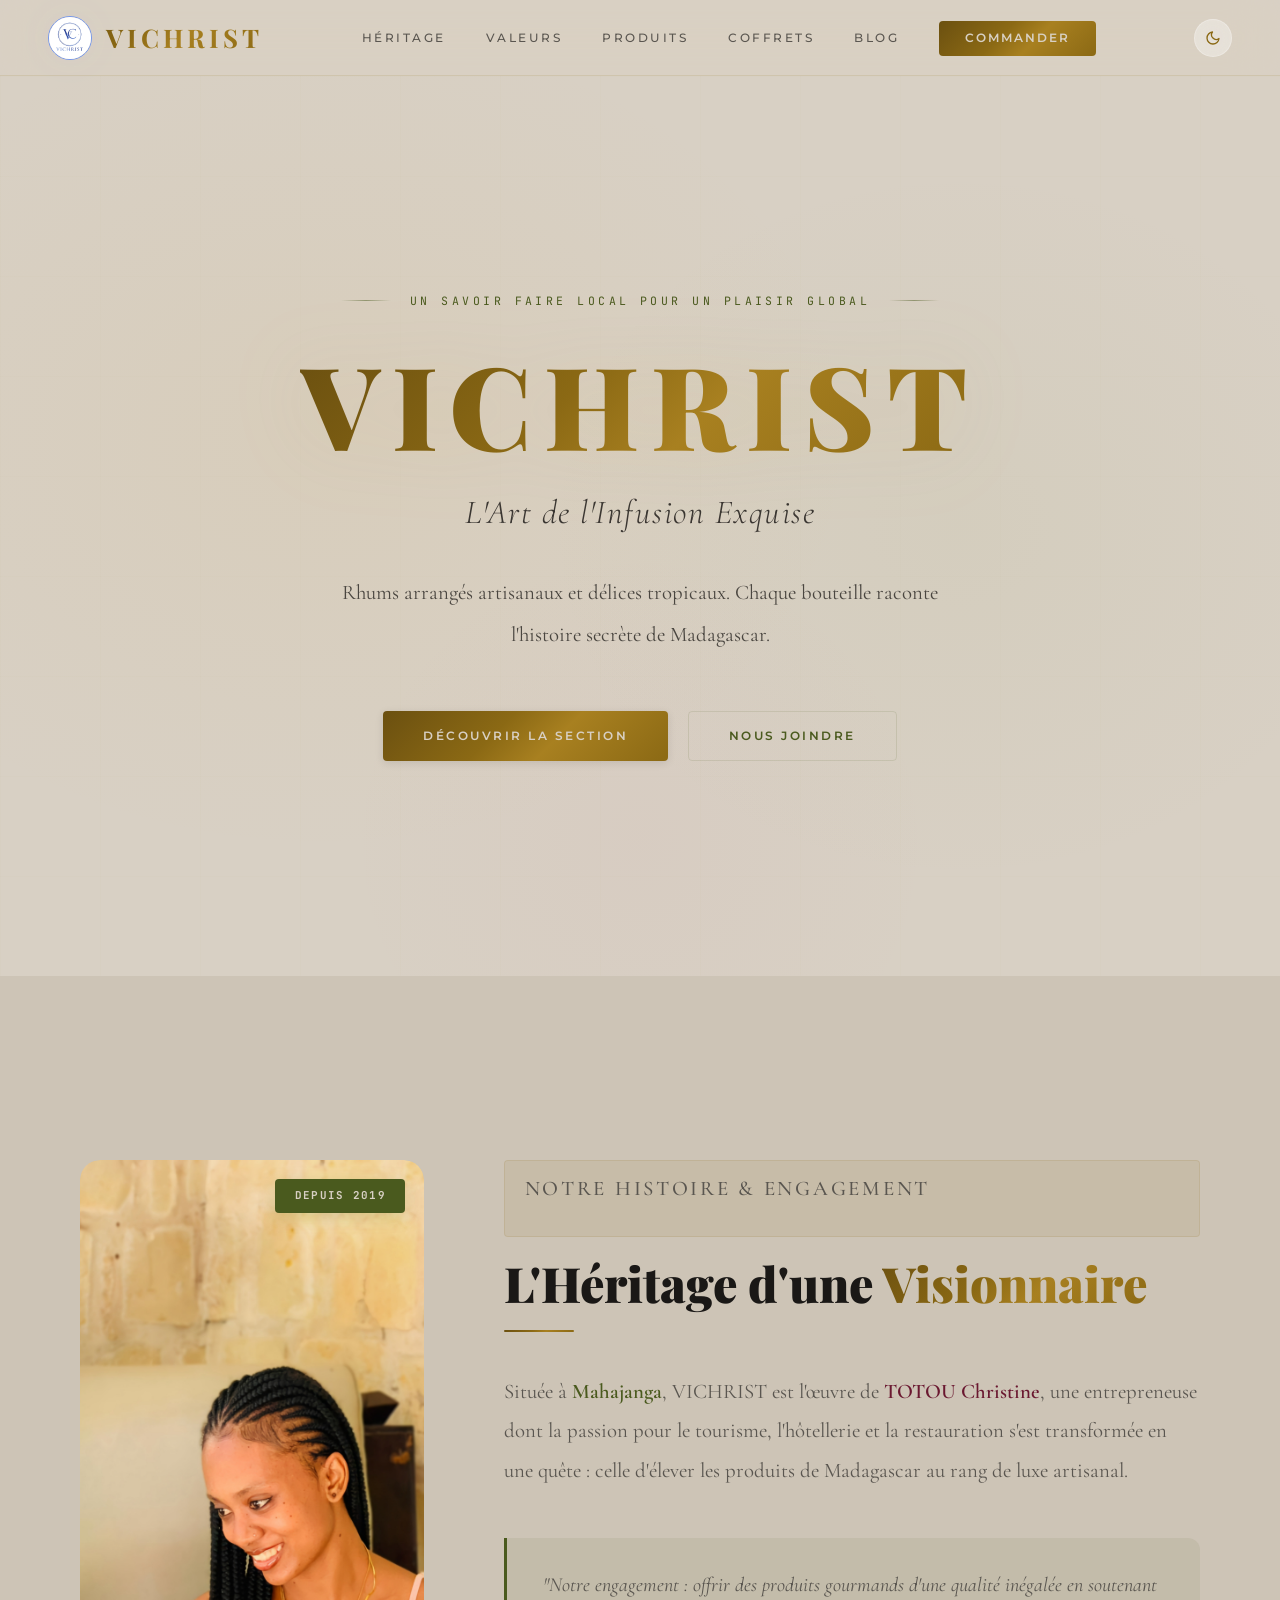
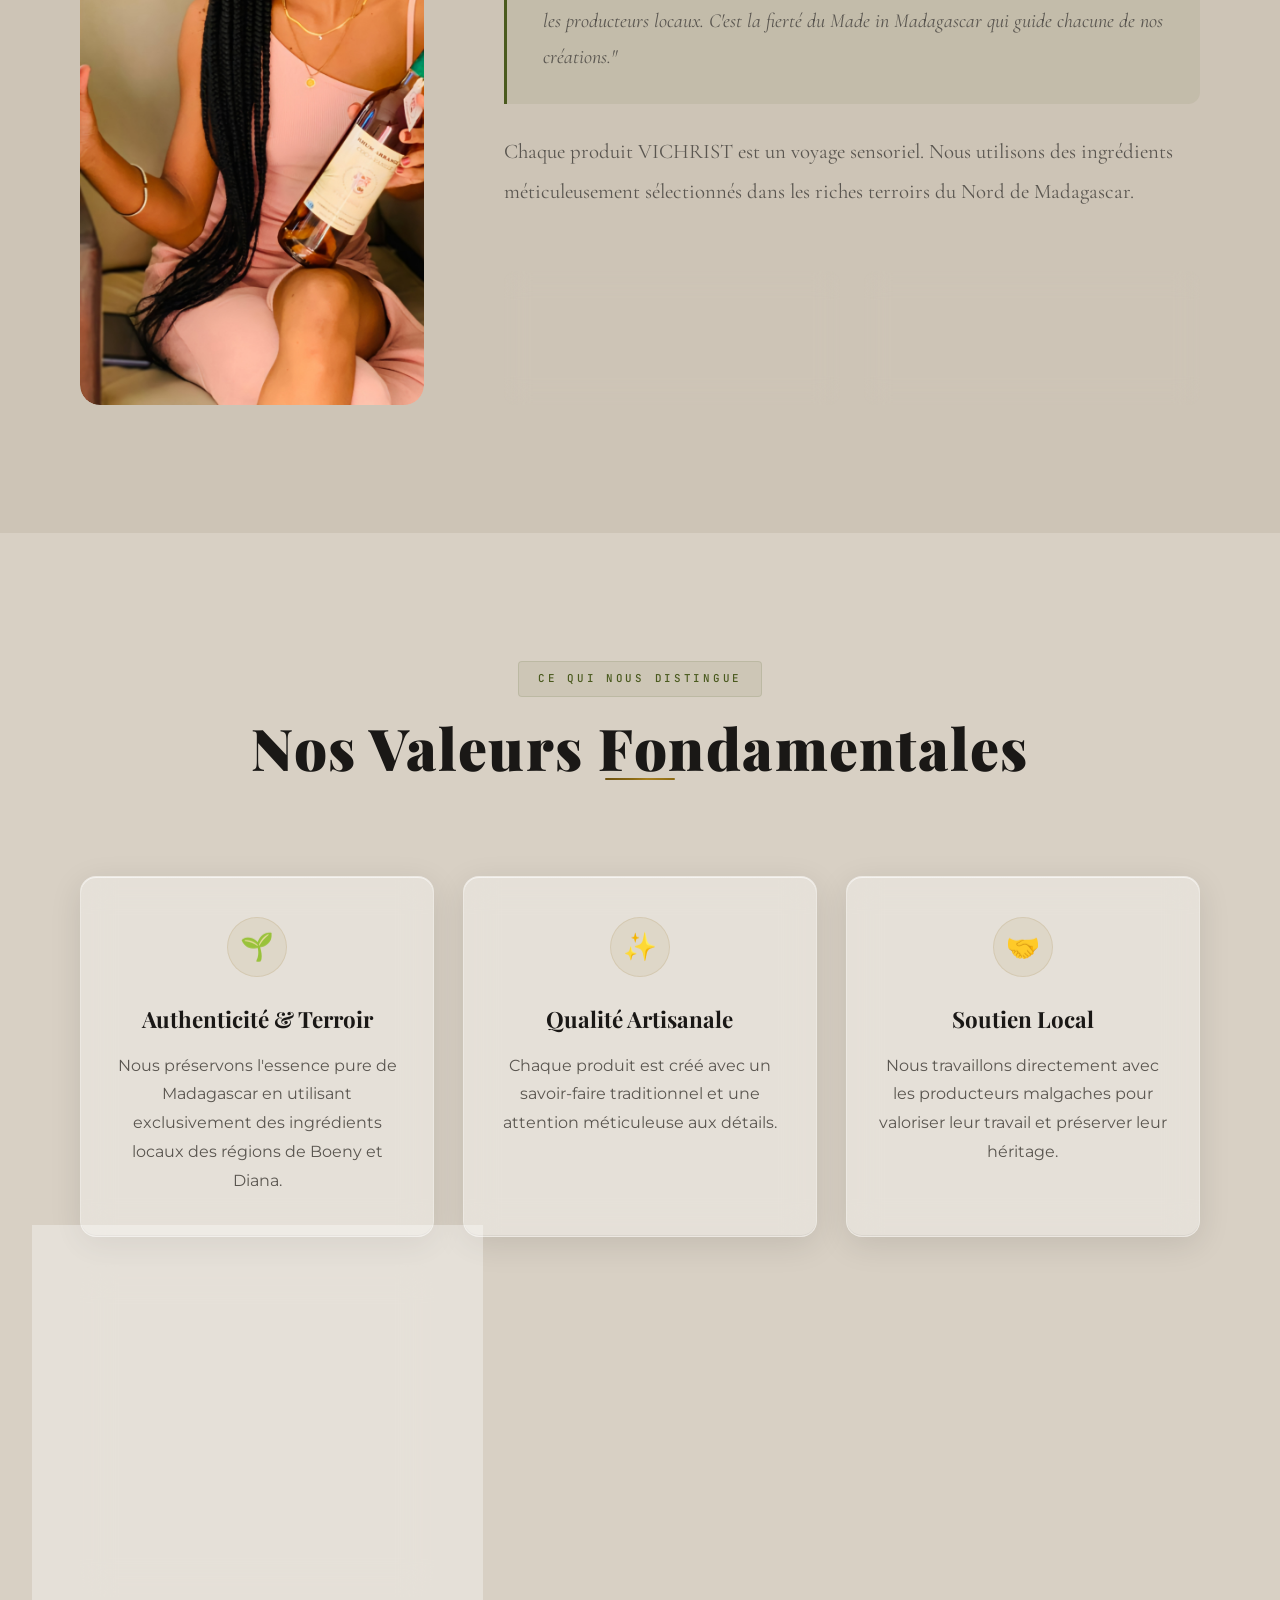
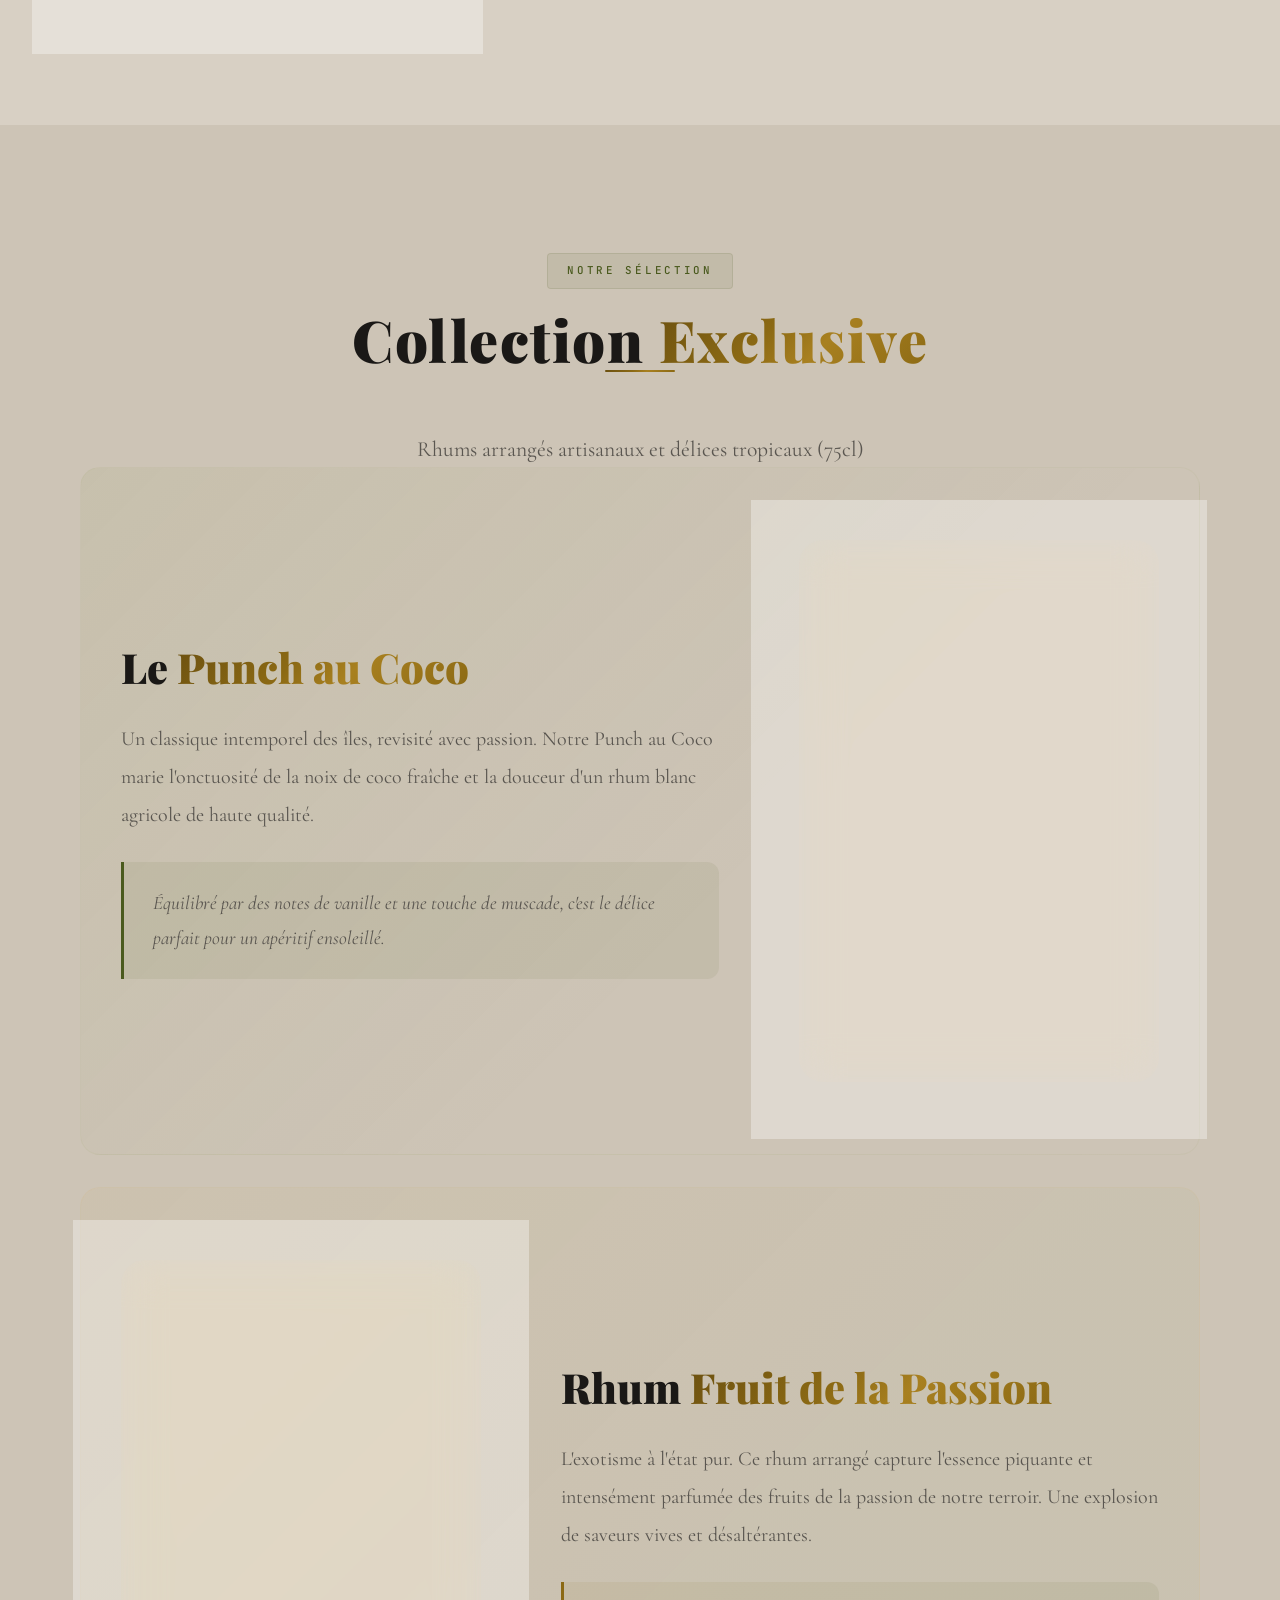
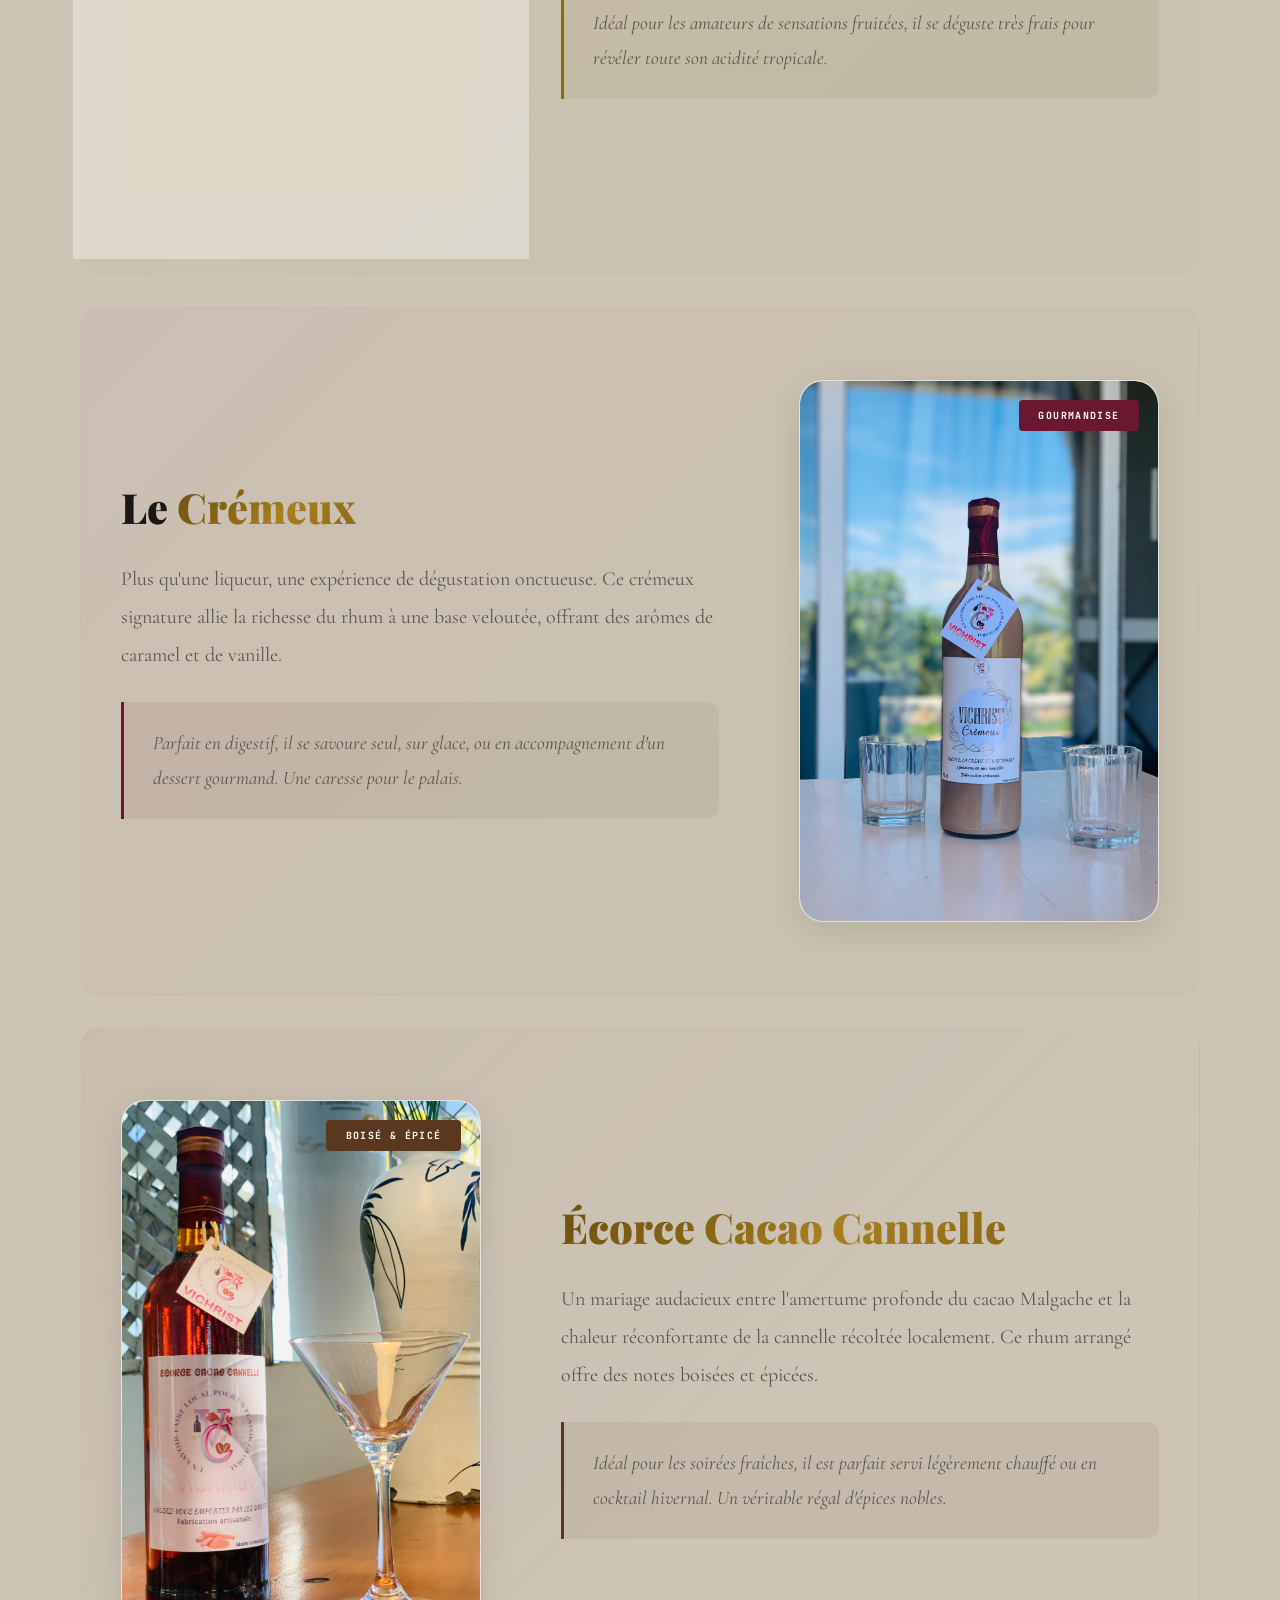
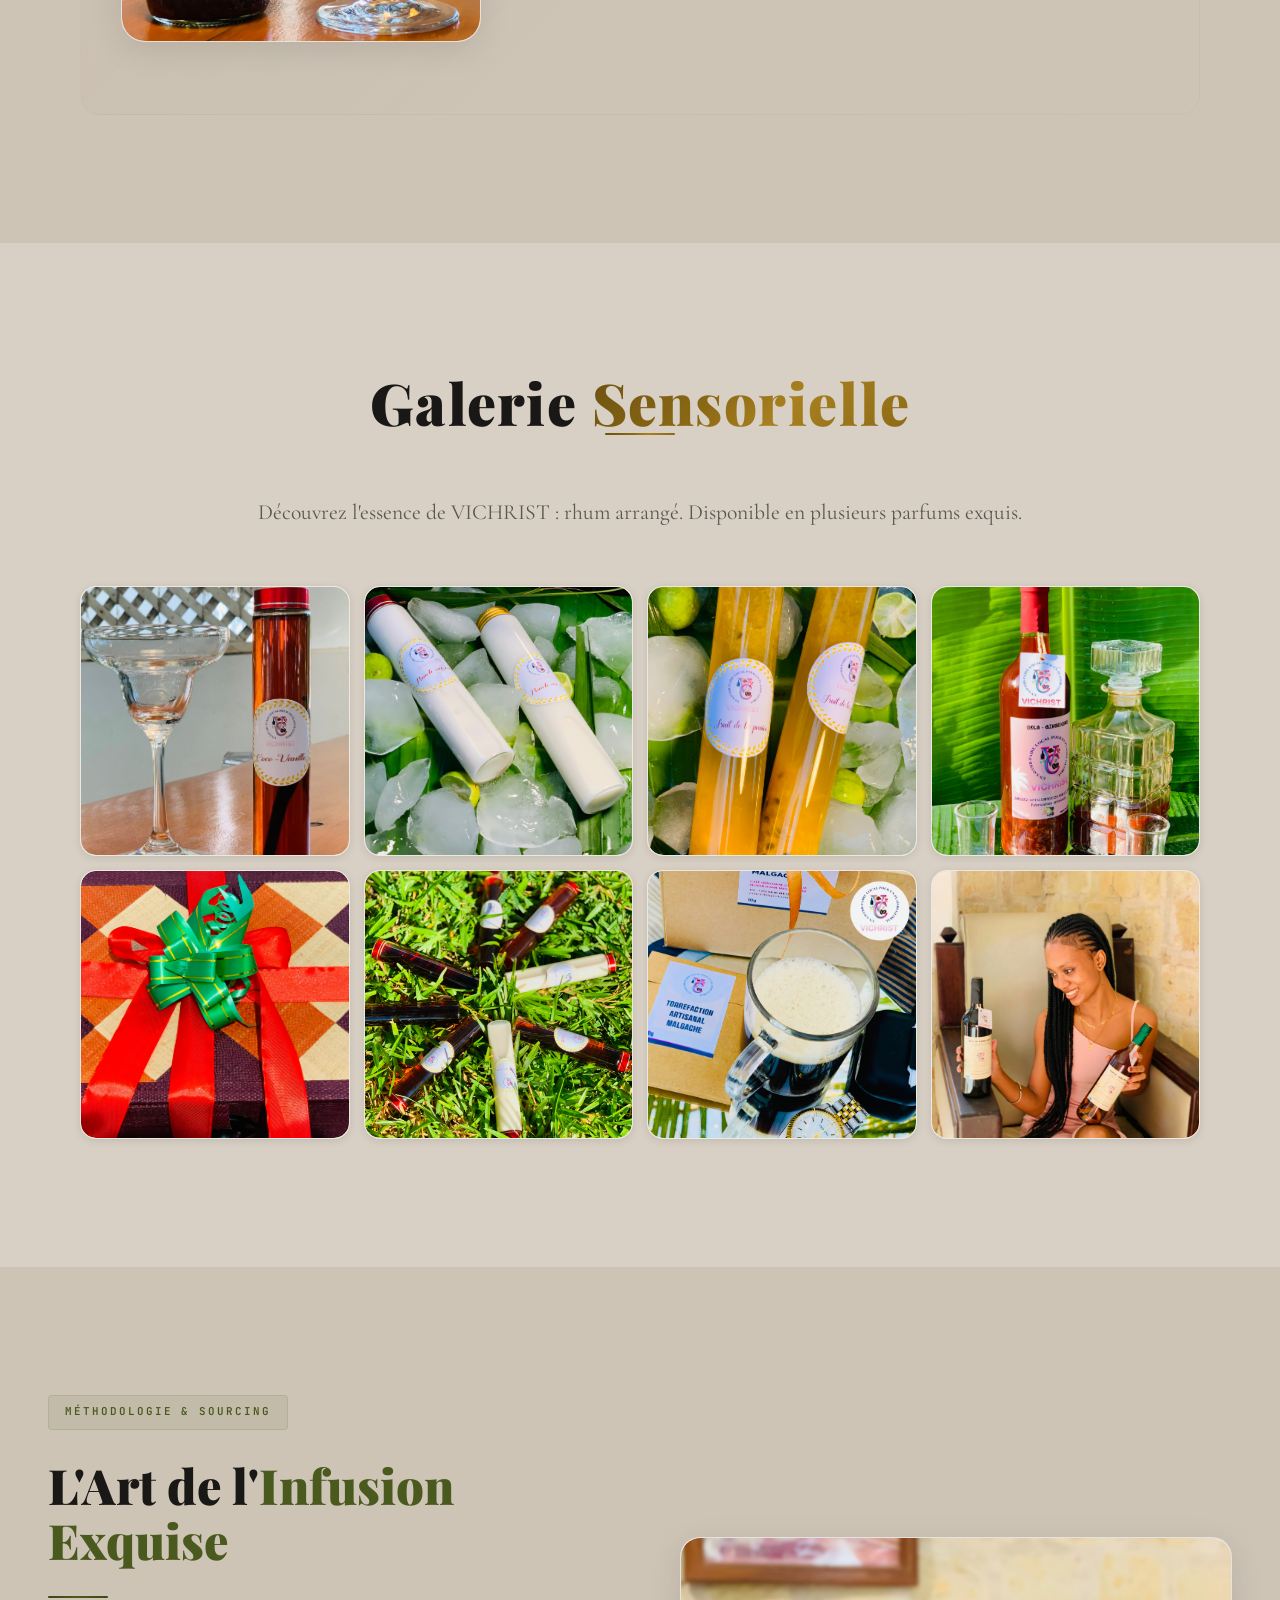
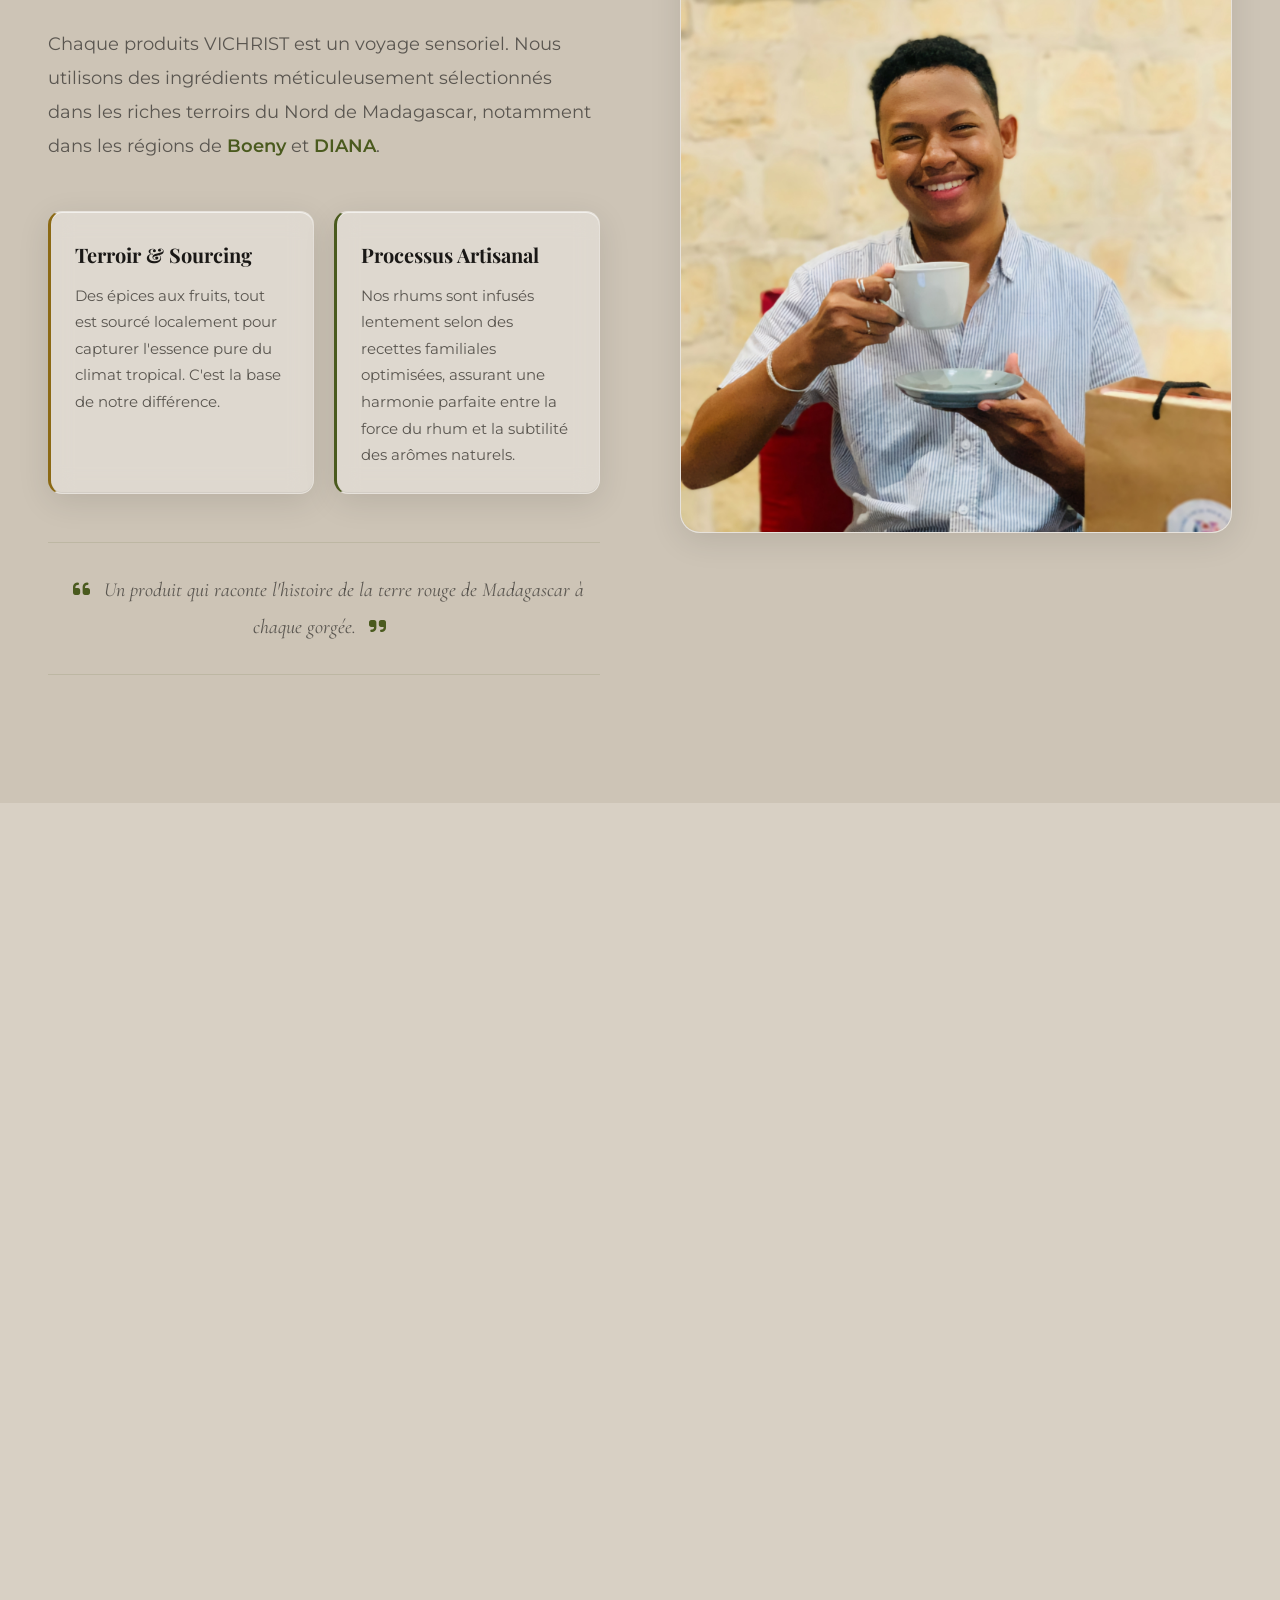
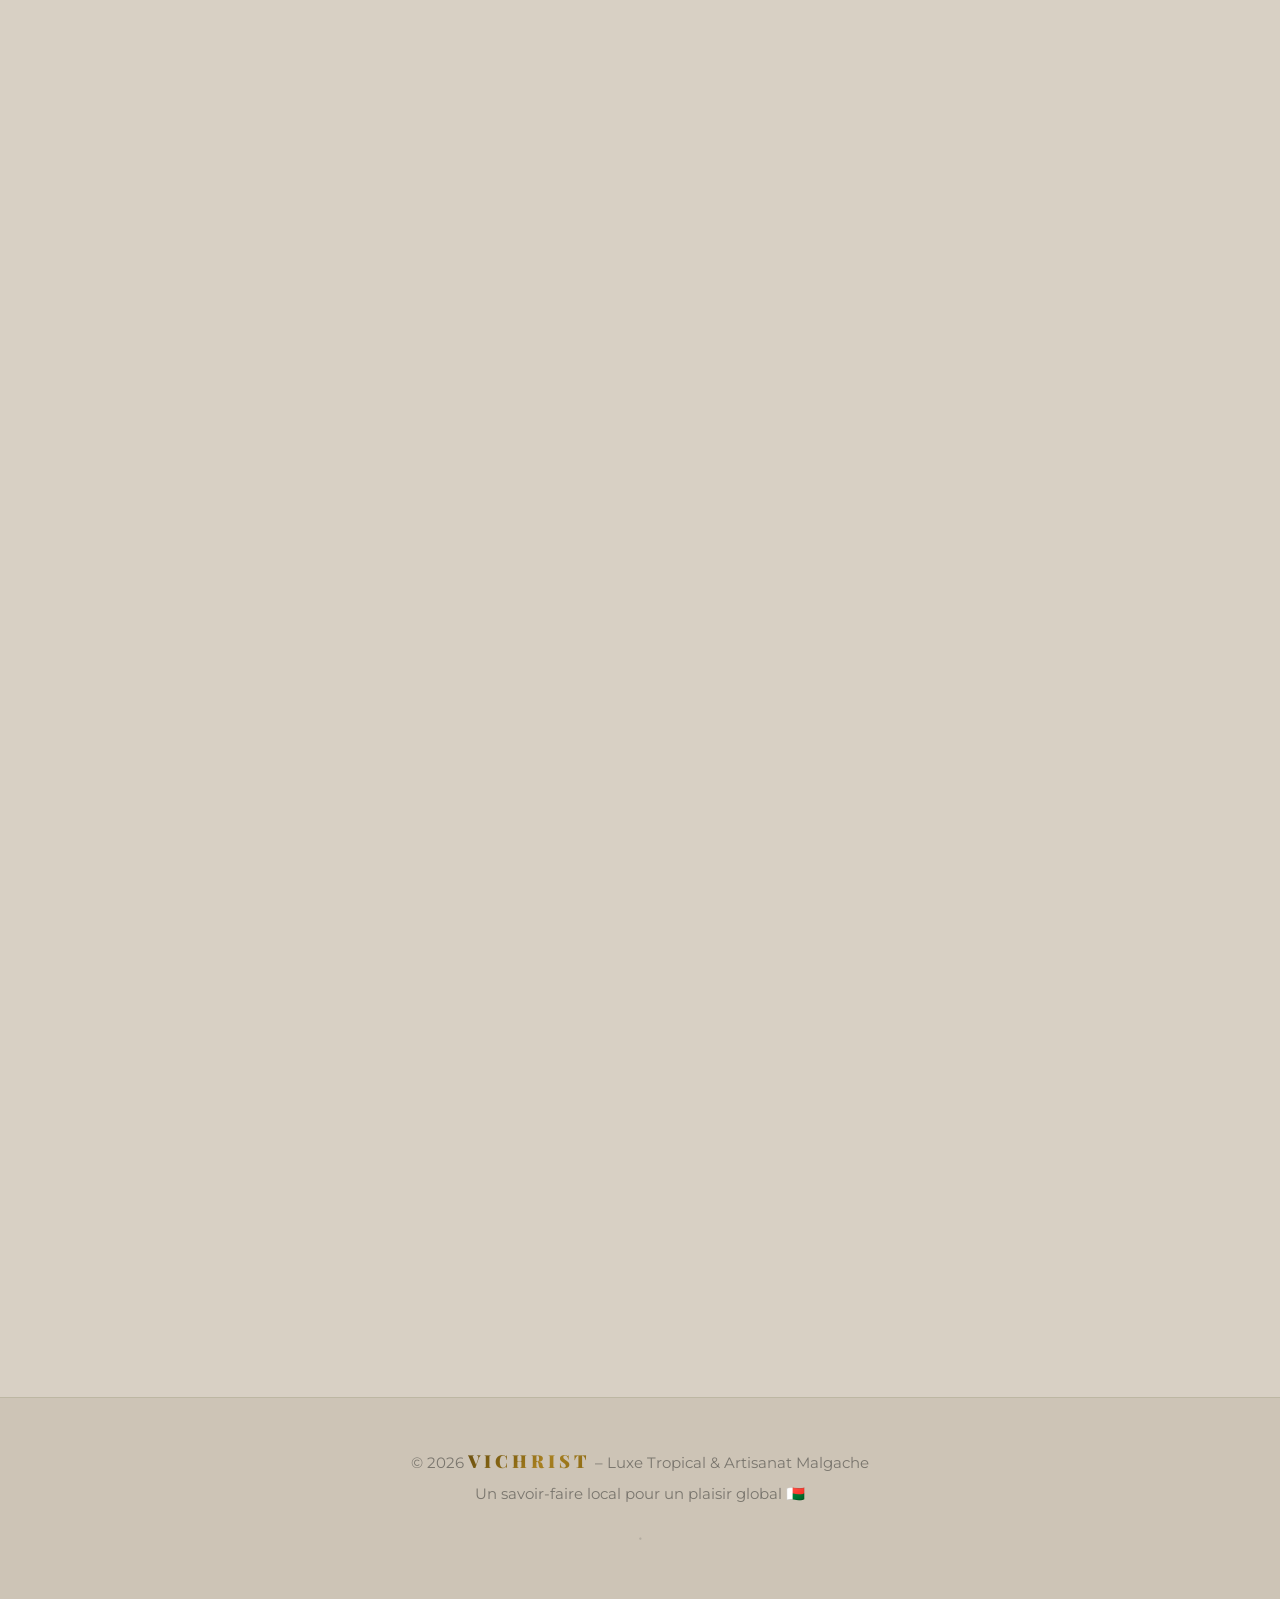
==== commit 0ddf4be0: "Reduce image containers by 10%, separate CSS per page" ====
--- a/index.html
+++ b/index.html
@@ -115,10 +115,10 @@
     <!-- HERO SECTION -->
     <section class="hero">
         <div class="hero-content">
-            <p class="hero-subtitle" data-site="hero.subtitle">Un Savoir Faire Local Pour Un Plaisir Global</p>
-            <h1 class="hero-title" data-site="hero.title">VICHRIST</h1>
-            <p class="hero-tagline" data-site="hero.tagline">L'Art de l'Infusion Exquise</p>
-            <p class="hero-description" data-site="hero.description">
+            <p class="hero-subtitle">Un Savoir Faire Local Pour Un Plaisir Global</p>
+            <h1 class="hero-title">VICHRIST</h1>
+            <p class="hero-tagline">L'Art de l'Infusion Exquise</p>
+            <p class="hero-description">
                 Rhums arrangés artisanaux et délices tropicaux. Chaque bouteille raconte l'histoire secrète de
                 Madagascar.
             </p>
@@ -136,39 +136,39 @@
             <div class="heritage-grid">
                 <div class="glass-effect">
                     <div class="heritage-image">
-                        <img src="./image/Mannequin avec 2 bouteille.jpg" alt="Bouteilles VICHRIST" loading="lazy" data-site="heritage.image">
-                        <span class="heritage-badge" data-site="heritage.badge">Depuis 2019</span>
+                        <img src="./image/Mannequin avec 2 bouteille.jpg" alt="Bouteilles VICHRIST" loading="lazy">
+                        <span class="heritage-badge">Depuis 2019</span>
                     </div>
                 </div>
                 <div class="heritage-content">
                     <div class="section-header">
-                        <p data-site="heritage.headerLabel">NOTRE HISTOIRE & ENGAGEMENT</p>
+                        <p>NOTRE HISTOIRE & ENGAGEMENT</p>
                     </div>
 
                     <h2 class="section-title">L'Héritage d'une <span class="gradient-text">Visionnaire</span></h2>
                     <div class="section-divider"></div>
-                    <p data-site="heritage.paragraph1">
+                    <p>
                         Située à <strong class="Mahajanga">Mahajanga</strong>, VICHRIST est l'œuvre de <strong
                             class="Ch">TOTOU Christine</strong>,
                         une entrepreneuse dont la passion pour le tourisme, l'hôtellerie et la restauration s'est
                         transformée en une quête : celle d'élever les produits de Madagascar au rang de luxe artisanal.
                     </p>
-                    <div class="heritage-quote" data-site="heritage.quote">
+                    <div class="heritage-quote">
                         "Notre engagement : offrir des produits gourmands d'une qualité inégalée en soutenant les
                         producteurs locaux. C'est la fierté du Made in Madagascar qui guide chacune de nos créations."
                     </div>
-                    <p data-site="heritage.paragraph2">
+                    <p>
                         Chaque produit VICHRIST est un voyage sensoriel. Nous utilisons des ingrédients méticuleusement
                         sélectionnés dans les riches terroirs du Nord de Madagascar.
                     </p>
                     <div class="stats-grid">
                         <div class="stat-box">
-                            <div class="stat-number" data-site="heritage.stat1Number">100%</div>
-                            <div class="stat-label" data-site="heritage.stat1Label">Terroir Malgache</div>
+                            <div class="stat-number">100%</div>
+                            <div class="stat-label">Terroir Malgache</div>
                         </div>
                         <div class="stat-box">
-                            <div class="stat-number" data-site="heritage.stat2Number">Boeny & Diana</div>
-                            <div class="stat-label" data-site="heritage.stat2Label">Régions Sources</div>
+                            <div class="stat-number">Boeny & Diana</div>
+                            <div class="stat-label">Régions Sources</div>
                         </div>
                     </div>
                 </div>
@@ -179,12 +179,12 @@
     <section id="valeurs" class="values">
         <div class="container reveal">
             <div class="value-section-header">
-                <p class="value-section-label" data-site="values.headerLabel">Ce qui nous distingue</p>
-                <h2 class="value-section-title" data-site="values.title">Nos Valeurs Fondamentales</h2>
+                <p class="value-section-label">Ce qui nous distingue</p>
+                <h2 class="value-section-title">Nos Valeurs Fondamentales</h2>
                 <div class="section-divider"></div>
             </div>
 
-            <div class="values-grid" data-site-render="values.items">
+            <div class="values-grid">
                 <div class="value-card">
                     <div class="value-icon">🌱</div>
                     <h3>Authenticité & Terroir</h3>
@@ -216,82 +216,84 @@
     <section id="produits" class="products">
         <div class="product-container reveal">
             <div class="value-section-header">
-                <p class="value-section-label" data-site="products.headerLabel">Notre Sélection</p>
-                <h2 class="value-section-title">Collection <span class="gradient-text" data-site="products.title">Exclusive</span></h2>
+                <p class="value-section-label">Notre Sélection</p>
+                <h2 class="value-section-title">Collection <span class="gradient-text">Exclusive</span></h2>
                 <div class="section-divider"></div>
-                <p class="product-section-description" data-site="products.sectionDescription">Rhums arrangés artisanaux et délices tropicaux (75cl)</p>
-            </div>
-
-            <div data-site-render="products.items">
-                <div class="product-showcase product-coco">
-                    <div class="product-image-wrapper">
-                        <div class="glass-effect">
-                            <img src="./image/Bouteille punch coco.jpg" alt="Punch au Coco" loading="lazy">
-                            <span class="product-label">Best Seller</span>
-                        </div>
-                    </div>
-                    <div class="product-content">
-                        <h2>Le <span class="gradient-text">Punch au Coco</span></h2>
-                        <p>Un classique intemporel des îles, revisité avec passion. Notre Punch au Coco marie l'onctuosité
-                            de la noix de coco fraîche et la douceur d'un rhum blanc agricole de haute qualité.</p>
-                        <div class="product-highlight">
-                            Équilibré par des notes de vanille et une touche de muscade, c'est le délice parfait pour un
-                            apéritif ensoleillé.
-                        </div>
-                    </div>
-                </div>
-
-                <div class="product-showcase product-passion">
-                    <div class="product-image-wrapper">
-                        <div class="glass-effect">
-                            <img src="./image/Bouteille fruit de la passion .jpg" alt="Fruit de la Passion" loading="lazy">
-                            <span class="product-label">Vif & Piquant</span>
-                        </div>
-                    </div>
-                    <div class="product-content">
-                        <h2>Rhum <span class="gradient-text">Fruit de la Passion</span></h2>
-                        <p>L'exotisme à l'état pur. Ce rhum arrangé capture l'essence piquante et intensément parfumée des
-                            fruits de la passion de notre terroir. Une explosion de saveurs vives et désaltérantes.</p>
-                        <div class="product-highlight">
-                            Idéal pour les amateurs de sensations fruitées, il se déguste très frais pour révéler toute son
-                            acidité tropicale.
-                        </div>
-                    </div>
-                </div>
-
-                <div class="product-showcase product-cremeux">
-                    <div class="product-image-wrapper">
-                        <div class="glass-effect">
-                            <img src="./image/Bouteille crémeux .jpg" alt="Crémeux" loading="lazy">
-                            <span class="product-label">Gourmandise</span>
-                        </div>
-                    </div>
-                    <div class="product-content">
-                        <h2>Le <span class="gradient-text">Crémeux</span></h2>
-                        <p>Plus qu'une liqueur, une expérience de dégustation onctueuse. Ce crémeux signature allie la
-                            richesse du rhum à une base veloutée, offrant des arômes de caramel et de vanille.</p>
-                        <div class="product-highlight">
-                            Parfait en digestif, il se savoure seul, sur glace, ou en accompagnement d'un dessert gourmand.
-                            Une caresse pour le palais.
-                        </div>
-                    </div>
-                </div>
-
-                <div class="product-showcase product-cacao">
-                    <div class="product-image-wrapper">
-                        <div class="glass-effect">
-                            <img src="./image/Bouteille, Ecorce cacao cannelle, setup pro.jpg" alt="Écorce Cacao Cannelle" loading="lazy">
-                            <span class="product-label">Boisé & Épicé</span>
-                        </div>
-                    </div>
-                    <div class="product-content">
-                        <h2><span class="gradient-text">Écorce Cacao Cannelle</span></h2>
-                        <p>Un mariage audacieux entre l'amertume profonde du cacao Malgache et la chaleur réconfortante de
-                            la cannelle récoltée localement. Ce rhum arrangé offre des notes boisées et épicées.</p>
-                        <div class="product-highlight">
-                            Idéal pour les soirées fraîches, il est parfait servi légèrement chauffé ou en cocktail
-                            hivernal. Un véritable régal d'épices nobles.
-                        </div>
+                <p class="product-section-description">Rhums arrangés artisanaux et délices tropicaux (75cl)</p>
+            </div>
+
+            <!-- Update the wrapper div class name from 'product-image' to 'product-image-wrapper' -->
+
+            <div class="product-showcase product-coco">
+
+                <div class="product-image-wrapper">
+                    <div class="glass-effect">
+                        <img src="./image/Bouteille punch coco.jpg" alt="Punch au Coco" loading="lazy">
+                        <span class="product-label">Best Seller</span>
+                    </div>
+                </div>
+
+                <div class="product-content">
+                    <h2>Le <span class="gradient-text">Punch au Coco</span></h2>
+                    <p>Un classique intemporel des îles, revisité avec passion. Notre Punch au Coco marie l'onctuosité
+                        de la noix de coco fraîche et la douceur d'un rhum blanc agricole de haute qualité.</p>
+                    <div class="product-highlight">
+                        Équilibré par des notes de vanille et une touche de muscade, c'est le délice parfait pour un
+                        apéritif ensoleillé.
+                    </div>
+                </div>
+            </div>
+
+            <div class="product-showcase product-passion">
+                <div class="product-image-wrapper">
+                    <div class="glass-effect">
+                        <img src="./image/Bouteille fruit de la passion .jpg" alt="Fruit de la Passion" loading="lazy">
+                        <span class="product-label">Vif & Piquant</span>
+                    </div>
+                </div>
+                <div class="product-content">
+                    <h2>Rhum <span class="gradient-text">Fruit de la Passion</span></h2>
+                    <p>L'exotisme à l'état pur. Ce rhum arrangé capture l'essence piquante et intensément parfumée des
+                        fruits de la passion de notre terroir. Une explosion de saveurs vives et désaltérantes.</p>
+                    <div class="product-highlight">
+                        Idéal pour les amateurs de sensations fruitées, il se déguste très frais pour révéler toute son
+                        acidité tropicale.
+                    </div>
+                </div>
+            </div>
+
+            <div class="product-showcase product-cremeux">
+                <div class="product-image-wrapper">
+                    <div class="glass-effect">
+                        <img src="./image/Bouteille crémeux .jpg" alt="Crémeux" loading="lazy">
+                        <span class="product-label">Gourmandise</span>
+                    </div>
+                </div>
+                <div class="product-content">
+                    <h2>Le <span class="gradient-text">Crémeux</span></h2>
+                    <p>Plus qu'une liqueur, une expérience de dégustation onctueuse. Ce crémeux signature allie la
+                        richesse du rhum à une base veloutée, offrant des arômes de caramel et de vanille.</p>
+                    <div class="product-highlight">
+                        Parfait en digestif, il se savoure seul, sur glace, ou en accompagnement d'un dessert gourmand.
+                        Une caresse pour le palais.
+                    </div>
+                </div>
+            </div>
+
+            <div class="product-showcase product-cacao">
+                <div class="product-image-wrapper">
+                    <div class="glass-effect">
+                        <img src="./image/Bouteille, Ecorce cacao cannelle, setup pro.jpg" alt="Écorce Cacao Cannelle" loading="lazy">
+                        <span class="product-label">Boisé & Épicé</span>
+                    </div>
+                </div>
+                <div class="product-content">
+                    <h2><span class="gradient-text">Écorce Cacao Cannelle</span></h2>
+                    <p>Un mariage audacieux entre l'amertume profonde du cacao Malgache et la chaleur réconfortante de
+                        la cannelle récoltée localement. Ce rhum arrangé offre des notes boisées et épicées.</p>
+                    <div class="product-highlight">
+                        Idéal pour les soirées fraîches, il est parfait servi légèrement chauffé ou en cocktail
+                        hivernal. Un véritable régal d'épices nobles.
                     </div>
                 </div>
             </div>
@@ -302,13 +304,13 @@
     <section class="gallery">
         <div class="product-container reveal">
             <div class="value-section-header">
-                <h2 class="value-section-title">Galerie <span class="gradient-text" data-site="gallery.title">Sensorielle</span></h2>
+                <h2 class="value-section-title">Galerie <span class="gradient-text">Sensorielle</span></h2>
                 <div class="section-divider"></div>
-                <p class="product-section-description" data-site="gallery.description">Découvrez l'essence de VICHRIST : rhum arrangé. Disponible en
+                <p class="product-section-description">Découvrez l'essence de VICHRIST : rhum arrangé. Disponible en
                     plusieurs parfums exquis.</p>
             </div>
 
-            <div class="gallery-grid" data-site-render="gallery.items">
+            <div class="gallery-grid">
                 <div class="gallery-item">
                     <img src="./image/Fiole coco vanille.jpg" alt="Coco-Vanille" loading="lazy">
                     <div class="gallery-overlay">
@@ -366,17 +368,17 @@
             <div class="infusion-grid">
                 <div class="infusion-text-column">
                     <div class="tag-wrapper">
-                        <span class="methodo-tag" data-site="infusion.tag">Méthodologie &amp; Sourcing</span>
+                        <span class="methodo-tag">Méthodologie &amp; Sourcing</span>
                     </div>
 
                     <h2 class="infusion-title">
-                        L'Art de l'<span class="accent-text" data-site="infusion.title">Infusion Exquise</span>
+                        L'Art de l'<span class="accent-text">Infusion Exquise</span>
                     </h2>
 
                     <div class="separator-line"></div>
 
                     <div class="infusion-content">
-                        <p class="content-paragraph" data-site="infusion.paragraph">
+                        <p class="content-paragraph">
                             Chaque produits VICHRIST est un voyage sensoriel. Nous utilisons des ingrédients
                             méticuleusement sélectionnés dans les riches terroirs du Nord de Madagascar, notamment dans
                             les régions de <span class="highlight-text">Boeny</span> et <span
@@ -385,13 +387,13 @@
 
                         <div class="process-cards-grid">
                             <div class="process-card card-sourcing">
-                                <h4 class="card-title-2" data-site="infusion.card1Title">Terroir &amp; Sourcing</h4>
-                                <p data-site="infusion.card1Description">Des épices aux fruits, tout est sourcé localement pour capturer l'essence pure du
+                                <h4 class="card-title-2">Terroir &amp; Sourcing</h4>
+                                <p>Des épices aux fruits, tout est sourcé localement pour capturer l'essence pure du
                                     climat tropical. C'est la base de notre différence.</p>
                             </div>
                             <div class="process-card card-processus">
-                                <h4 class="card-title-2" data-site="infusion.card2Title">Processus Artisanal</h4>
-                                <p data-site="infusion.card2Description">Nos rhums sont infusés lentement selon des recettes familiales optimisées, assurant
+                                <h4 class="card-title-2">Processus Artisanal</h4>
+                                <p>Nos rhums sont infusés lentement selon des recettes familiales optimisées, assurant
                                     une harmonie parfaite entre la force du rhum et la subtilité des arômes naturels.
                                 </p>
                             </div>
@@ -399,7 +401,7 @@
 
                         <blockquote class="infusion-quote">
                             <i class="fas fa-quote-left quote-icon"></i>
-                            <span data-site="infusion.quote">Un produit qui raconte l'histoire de la terre rouge de Madagascar à chaque gorgée.</span>
+                            Un produit qui raconte l'histoire de la terre rouge de Madagascar à chaque gorgée.
                             <i class="fas fa-quote-right quote-icon"></i>
                         </blockquote>
                     </div>
@@ -408,7 +410,7 @@
                 <div class="infusion-image-column">
                     <div class="image-wrapper hover-lift">
                         <div class="image-aspect-ratio">
-                            <img src="./image/Dégustation 2.jpg" alt="Infusion artisanale VICHRIST" class="infusion-image" loading="lazy" data-site="infusion.image">
+                            <img src="./image/Dégustation 2.jpg" alt="Infusion artisanale VICHRIST" class="infusion-image" loading="lazy">
                         </div>
                         <div class="image-border-overlay"></div>
                     </div>
@@ -421,15 +423,15 @@
     <!-- SECTION PRICE -->
     <section id="tarifs" class="produits-section">
         <div class="container2 reveal">
-            <h2 class="section-title" data-site="tarifs.title">Nos Saveurs & Tarifs</h2>
+            <h2 class="section-title">Nos Saveurs & Tarifs</h2>
 
             <div class="produits-grid">
                 <div class="produit-card rhum-card">
                     <h3 class="card-title rhum-title">
-                        <span data-site="tarifs.rhum.title">RHUM ARRANGÉ</span>
-                        <span class="rhum-price" data-site="tarifs.rhum.price">35.000 Ar (~ 7 €)</span>
+                        RHUM ARRANGÉ
+                        <span class="rhum-price">35.000 Ar (~ 7 €)</span>
                     </h3>
-                    <ul class="produit-list" data-site-render="tarifs.rhum.items">
+                    <ul class="produit-list">
                         <li><span class="item-name">Coco-vanille</span></li>
                         <li><span class="item-name">Triple Action (Aphrodisiaque)</span></li>
                         <li><span class="item-name">COLA GINGEMBRE</span></li>
@@ -438,14 +440,14 @@
                         <li><span class="item-name">Banane séchée</span></li>
                         <li><span class="item-name">Écorce cacao cannelle</span></li>
                     </ul>
-                    <p class="fiole-price"><span data-site="tarifs.rhum.fioleText">Existe en fiole :</span> <span class="fiole-price-value" data-site="tarifs.rhum.fiolePrice">18.000 Ar (~ 4 €)</span></p>
+                    <p class="fiole-price">Existe en fiole : <span class="fiole-price-value">18.000 Ar (~ 4 €)</span></p>
                 </div>
 
                 <div class="produit-card liqueur-card">
                     <h3 class="card-title liqueur-title">
-                        <span data-site="tarifs.liqueur.title">LIQUEURS & GOURMANDISES</span>
+                        LIQUEURS & GOURMANDISES
                     </h3>
-                    <ul class="produit-list-with-price" data-site-render="tarifs.liqueur.items">
+                    <ul class="produit-list-with-price">
                         <li>
                             <span class="item-name">VICHRIST CRÉMEUX</span>
                             <span class="item-price">50.000 Ar (~ 10 €)</span>
@@ -471,13 +473,13 @@
     <section id="coffrets" class="gift-boxes">
         <div class="container reveal">
             <div class="value-section-header">
-                <p class="value-section-label" data-site="coffrets.headerLabel">Pour les occasions spéciales</p>
-                <h2 class="section-title" data-site="coffrets.title">Coffrets Prestige <span class="gradient-text-2">🎁</span></h2>
+                <p class="value-section-label">Pour les occasions spéciales</p>
+                <h2 class="section-title">Coffrets Prestige <span class="gradient-text-2">🎁</span></h2>
                 <div class="section-divider"></div>
-                <p class="product-section-description" data-site="coffrets.sectionDescription">Nos sélections exclusives pour les moments importants</p>
-            </div>
-
-            <div class="boxes-grid" data-site-render="coffrets.items">
+                <p class="product-section-description">Nos sélections exclusives pour les moments importants</p>
+            </div>
+
+            <div class="boxes-grid">
                 <div class="gift-box">
                     <img src="./image/Coffret cadeau  intérieur.jpg" alt="Coffret Panier Prestige" class="gift-box-image" loading="lazy">
                     <div class="gift-box-content">
@@ -534,10 +536,10 @@
     <section id="contact" class="contact">
         <div class="container reveal">
             <div class="value-section-header">
-                <p class="value-section-label" data-site="contact.headerLabel">Restons en contact</p>
-                <h2 class="value-section-title" data-site="contact.title">Connexion & Distribution</h2>
+                <p class="value-section-label">Restons en contact</p>
+                <h2 class="value-section-title">Connexion & Distribution</h2>
                 <div class="section-divider"></div>
-                <p class="product-section-description" data-site="contact.sectionDescription">Pour toute commande, information ou collaboration, n'hésitez pas à
+                <p class="product-section-description">Pour toute commande, information ou collaboration, n'hésitez pas à
                     nous contacter.</p>
             </div>
     
@@ -552,7 +554,7 @@
                             <div class="contact-icon-phone-icon">📞</div>
                             <div class="contact-details">
                                 <p class="contact-label">Téléphone</p>
-                                <p class="contact-value" data-site="contact.phone">+261 34 16 216 13</p>
+                                <p class="contact-value">+261 34 16 216 13</p>
                             </div>
                         </div>
     
@@ -560,7 +562,7 @@
                             <div class="contact-icon-email-icon">✉️</div>
                             <div class="contact-details">
                                 <p class="contact-label">Email</p>
-                                <p class="contact-value" data-site="contact.email">vichrist04@gmail.com</p>
+                                <p class="contact-value">vichrist04@gmail.com</p>
                             </div>
                         </div>
     
@@ -568,34 +570,32 @@
                             <div class="contact-icon-location-icon">📍</div>
                             <div class="contact-details">
                                 <p class="contact-label">Localisation</p>
-                                <p class="contact-value" data-site="contact.location">Mahajanga, Madagascar</p>
+                                <p class="contact-value">Mahajanga, Madagascar</p>
                             </div>
                         </div>
     
                         <div class="contact-creator">
                             <p class="creator-label">Créatrice</p>
-                            <p class="creator-name" data-site="contact.creatorName">TOTOU Christine</p>
+                            <p class="creator-name">TOTOU Christine</p>
                         </div>
                     </div>
     
                     <!-- Locations -->
                     <h3 class="locations-title">Où Nous Trouver</h3>
     
-                    <div class="contact-locations" data-site-render="contact.locations">
-                        <div class="location-card gold-location">
-                            <h4 class="location-name">🏨 Karibu Lodge</h4>
-                            <p class="location-address">La Corniche</p>
-                        </div>
-    
-                        <div class="location-card pink-location">
-                            <h4 class="location-name">🏝️ Fishing Résidence</h4>
-                            <p class="location-address">La Corniche</p>
-                        </div>
-    
-                        <div class="location-card green-location">
-                            <h4 class="location-name">🍽️ Restaurant Le Guest</h4>
-                            <p class="location-address">La Corniche</p>
-                        </div>
+                    <div class="location-card gold-location">
+                        <h4 class="location-name">🏨 Karibu Lodge</h4>
+                        <p class="location-address">La Corniche</p>
+                    </div>
+    
+                    <div class="location-card pink-location">
+                        <h4 class="location-name">🏝️ Fishing Résidence</h4>
+                        <p class="location-address">La Corniche</p>
+                    </div>
+    
+                    <div class="location-card green-location">
+                        <h4 class="location-name">🍽️ Restaurant Le Guest</h4>
+                        <p class="location-address">La Corniche</p>
                     </div>
                 </div>
     
@@ -646,7 +646,7 @@
                     <div class="community-box">
                         <h3 class="community-title">Rejoignez Notre Communauté</h3>
                         <p class="community-subtitle">Suivez nos créations et découvertes sur nos réseaux sociaux</p>
-                        <div class="social-links-community" data-site-render="contact.socials">
+                        <div class="social-links-community">
                             <a href="https://www.instagram.com/vich.rist" target="_blank" rel="noopener noreferrer"
                                 class="social-link-item instagram-link">
                                 <i class="fab fa-instagram"></i>
@@ -667,9 +667,9 @@
     </section>
     <!-- FOOTER -->
     <footer>
-        <p><span data-site="footer.copyright">© 2026</span> <span class="brand" data-site="footer.brand">VICHRIST</span> – <span data-site="footer.tagline">Luxe Tropical & Artisanat Malgache</span></p>
-        <p data-site="footer.subtitle">Un savoir-faire local pour un plaisir global 🇲🇬</p>
-        <a href="admin.html" class="admin-access" title="Espace administration">•</a>
+        <p>© 2026 <span class="brand">VICHRIST</span> – Luxe Tropical & Artisanat Malgache</p>
+        <p>Un savoir-faire local pour un plaisir global 🇲🇬</p>
+        <a href="blog-admin.html" class="admin-access" title="Espace administration">•</a>
     </footer>
     <!-- BACK TO TOP BUTTON -->
     <button class="back-to-top" id="backToTop">
@@ -890,206 +890,6 @@
             });
         });
     </script>
-
-    <!-- ── Site Content Loader ── -->
-    <script>
-        (async function() {
-            let siteData = null;
-
-            // Try localStorage first (from admin panel)
-            const local = localStorage.getItem('vichrist-site-data');
-            if (local) {
-                try { siteData = JSON.parse(local); } catch(e) {}
-            }
-
-            // Fallback to JSON file
-            if (!siteData) {
-                try {
-                    const res = await fetch('site-content.json');
-                    if (res.ok) siteData = await res.json();
-                } catch(e) {}
-            }
-
-            if (!siteData) return;
-
-            // ── Apply simple text fields ──
-            document.querySelectorAll('[data-site]').forEach(el => {
-                const key = el.getAttribute('data-site');
-                const parts = key.split('.');
-                let val = siteData;
-                for (const p of parts) { val = val?.[p]; }
-                if (val === undefined || val === null) return;
-                if (el.tagName === 'IMG') {
-                    el.src = val;
-                } else {
-                    el.innerHTML = val;
-                }
-            });
-
-            // ── Apply dynamic lists ──
-            document.querySelectorAll('[data-site-render]').forEach(container => {
-                const key = container.getAttribute('data-site-render');
-                const parts = key.split('.');
-                let items = siteData;
-                for (const p of parts) { items = items?.[p]; }
-                if (!Array.isArray(items)) return;
-
-                if (key === 'values.items') {
-                    container.innerHTML = items.map(v => `
-                        <div class="value-card">
-                            <div class="value-icon">${v.icon}</div>
-                            <h3>${v.title}</h3>
-                            <p>${v.description}</p>
-                        </div>
-                    `).join('');
-                }
-                else if (key === 'products.items') {
-                    container.innerHTML = items.map(p => `
-                        <div class="product-showcase ${p.className || ''}">
-                            <div class="product-image-wrapper">
-                                <div class="glass-effect">
-                                    <img src="${p.image}" alt="${p.titleGradient}" loading="lazy">
-                                    <span class="product-label">${p.label}</span>
-                                </div>
-                            </div>
-                            <div class="product-content">
-                                <h2>${p.titlePart1}<span class="gradient-text">${p.titleGradient}</span></h2>
-                                <p>${p.description}</p>
-                                <div class="product-highlight">${p.highlight}</div>
-                            </div>
-                        </div>
-                    `).join('');
-                }
-                else if (key === 'gallery.items') {
-                    container.innerHTML = items.map(g => `
-                        <div class="gallery-item">
-                            <img src="${g.image}" alt="${g.alt}" loading="lazy">
-                            <div class="gallery-overlay">
-                                <p class="gallery-title">${g.title}</p>
-                            </div>
-                        </div>
-                    `).join('');
-                }
-                else if (key === 'tarifs.rhum.items') {
-                    container.innerHTML = items.map(i => `
-                        <li><span class="item-name">${i.name}</span></li>
-                    `).join('');
-                }
-                else if (key === 'tarifs.liqueur.items') {
-                    container.innerHTML = items.map(i => `
-                        <li>
-                            <span class="item-name">${i.name}</span>
-                            <span class="item-price">${i.price}</span>
-                        </li>
-                    `).join('');
-                }
-                else if (key === 'coffrets.items') {
-                    container.innerHTML = items.map(c => `
-                        <div class="gift-box">
-                            <img src="${c.image}" alt="${c.title}" class="gift-box-image" loading="lazy">
-                            <div class="gift-box-content">
-                                <div class="gift-box-header-flex">
-                                    <h3>${c.title}</h3>
-                                    <span class="gift-box-badge">${c.badge}</span>
-                                </div>
-                                <p class="gift-box-price">${c.description}</p>
-                                <div class="gift-box-header-flex">
-                                    <div class="gift-box-amount">${c.price}</div>
-                                    <div class="gift-box-euro">${c.euro}</div>
-                                </div>
-                                <ul class="gift-box-items">
-                                    ${(c.items || '').split('\n').filter(Boolean).map(i => `<li>${i.trim()}</li>`).join('')}
-                                </ul>
-                                <a href="#contactForm" class="btn-order">
-                                    <span class="btn-text">Commander</span>
-                                </a>
-                            </div>
-                        </div>
-                    `).join('');
-                }
-                else if (key === 'contact.locations') {
-                    const colors = ['gold-location', 'pink-location', 'green-location'];
-                    container.innerHTML = items.map((l, i) => `
-                        <div class="location-card ${colors[i % 3]}">
-                            <h4 class="location-name">${l.icon} ${l.name}</h4>
-                            <p class="location-address">${l.address}</p>
-                        </div>
-                    `).join('');
-                }
-                else if (key === 'contact.socials') {
-                    container.innerHTML = items.map(s => `
-                        <a href="${s.url}" target="_blank" rel="noopener noreferrer" class="social-link-item">
-                            <i class="${s.icon}"></i>
-                        </a>
-                    `).join('');
-                }
-            });
-
-            // ── Re-attach 3D effects after content render ──
-            document.querySelectorAll('.product-image-wrapper').forEach(wrapper => {
-                wrapper.addEventListener('mousemove', (e) => {
-                    const rect = wrapper.getBoundingClientRect();
-                    const x = (e.clientX - rect.left) / rect.width - 0.5;
-                    const y = (e.clientY - rect.top) / rect.height - 0.5;
-                    wrapper.style.transform = `perspective(800px) rotateY(${x*6}deg) rotateX(${-y*6}deg) translateY(-8px) scale(1.02)`;
-                });
-                wrapper.addEventListener('mouseleave', () => {
-                    wrapper.style.transform = '';
-                });
-            });
-
-            document.querySelectorAll('.gallery-item').forEach(item => {
-                item.addEventListener('mousemove', (e) => {
-                    const rect = item.getBoundingClientRect();
-                    const x = (e.clientX - rect.left) / rect.width - 0.5;
-                    const y = (e.clientY - rect.top) / rect.height - 0.5;
-                    const img = item.querySelector('img');
-                    if (img) {
-                        img.style.transform = `scale(1.1) translate(${x*10}px, ${y*10}px)`;
-                    }
-                });
-                item.addEventListener('mouseleave', () => {
-                    const img = item.querySelector('img');
-                    if (img) img.style.transform = '';
-                });
-            });
-
-            // ── Re-attach magnetic cursor effect ──
-            document.querySelectorAll('.btn-primary, .btn-order, .btn-contact, .social-link-item').forEach(el => {
-                el.classList.add('magnetic');
-                el.addEventListener('mousemove', (e) => {
-                    const rect = el.getBoundingClientRect();
-                    const x = e.clientX - rect.left - rect.width / 2;
-                    const y = e.clientY - rect.top - rect.height / 2;
-                    el.style.transform = `translate(${x * 0.2}px, ${y * 0.2}px)`;
-                });
-                el.addEventListener('mouseleave', () => {
-                    el.style.transform = 'translate(0, 0)';
-                });
-            });
-
-            // ── Re-attach staggered children reveal ──
-            const staggerObserver2 = new IntersectionObserver((entries) => {
-                entries.forEach(entry => {
-                    if (entry.isIntersecting) {
-                        const children = entry.target.children;
-                        Array.from(children).forEach((child, i) => {
-                            child.style.transitionDelay = (i * 0.12) + 's';
-                            child.classList.add('visible');
-                        });
-                        staggerObserver2.unobserve(entry.target);
-                    }
-                });
-            }, { threshold: 0.05 });
-
-            document.querySelectorAll('.values-grid, .gallery-grid, .boxes-grid, .produits-grid').forEach(el => {
-                Array.from(el.children).forEach(child => {
-                    child.classList.add('reveal');
-                });
-                staggerObserver2.observe(el);
-            });
-        })();
-    </script>
 </body>
 
 </html>
--- a/styles.css
+++ b/styles.css
@@ -690,7 +690,7 @@
 
 .heritage-grid {
     display: grid;
-    grid-template-columns: 0.55fr 1fr;
+    grid-template-columns: 0.495fr 1fr;
     gap: 5rem;
     align-items: stretch;
     margin-top: 3.5rem;
@@ -889,7 +889,7 @@
 
 .product-showcase {
     display: grid;
-    grid-template-columns: 400px 1fr;
+    grid-template-columns: 360px 1fr;
     gap: 5rem;
     align-items: center;
     margin-bottom: 7rem;
@@ -898,7 +898,7 @@
 .product-showcase:last-child { margin-bottom: 0; }
 
 .product-showcase:nth-child(even) {
-    grid-template-columns: 1fr 400px;
+    grid-template-columns: 1fr 360px;
 }
 .product-showcase:nth-child(even) .product-image-wrapper { order: 2; }
 .product-showcase:nth-child(even) .product-content { order: 1; }
@@ -1238,7 +1238,7 @@
 .image-wrapper:hover { transform: translateY(-8px); }
 
 .image-aspect-ratio {
-    width: 100%; padding-top: 120%;
+    width: 100%; padding-top: 108%;
     position: relative; overflow: hidden;
 }
 
@@ -1388,7 +1388,7 @@
 
 .boxes-grid {
     display: grid;
-    grid-template-columns: repeat(auto-fit, minmax(360px, 1fr));
+    grid-template-columns: repeat(auto-fit, minmax(324px, 1fr));
     gap: 2.5rem;
     margin-top: 3.5rem;
 }
@@ -2609,136 +2609,6 @@
     color: var(--grenadine);
 }
 
-/* ── Admin Tabs ── */
-.admin-tabs {
-    display: flex;
-    gap: 0;
-    margin-bottom: 2rem;
-    border-bottom: 2px solid var(--border);
-}
-
-.admin-tab {
-    flex: 1;
-    padding: 1rem 1.5rem;
-    border: none;
-    background: transparent;
-    color: var(--muted);
-    font-family: var(--sans);
-    font-weight: 600;
-    font-size: 0.82rem;
-    text-transform: uppercase;
-    letter-spacing: 2px;
-    cursor: pointer;
-    transition: var(--transition);
-    border-bottom: 2px solid transparent;
-    margin-bottom: -2px;
-    display: flex;
-    align-items: center;
-    justify-content: center;
-    gap: 0.5rem;
-}
-
-.admin-tab:hover {
-    color: var(--cream);
-}
-
-.admin-tab.active {
-    color: var(--gold);
-    border-bottom-color: var(--gold);
-}
-
-.admin-tab i {
-    font-size: 1rem;
-}
-
-.admin-tab-content {
-    display: none;
-}
-
-.admin-tab-content.active {
-    display: block;
-}
-
-/* ── Admin Dynamic Items ── */
-.admin-items-list {
-    display: flex;
-    flex-direction: column;
-    gap: 1rem;
-    margin-top: 1rem;
-}
-
-.admin-item-card {
-    background: rgba(255,255,255,0.02);
-    border: 1px solid var(--glass-border);
-    border-radius: 10px;
-    padding: 1.2rem;
-    transition: var(--transition);
-}
-
-.admin-item-card:hover {
-    border-color: var(--gold);
-}
-
-.admin-item-header {
-    display: flex;
-    justify-content: space-between;
-    align-items: center;
-    margin-bottom: 1rem;
-    padding-bottom: 0.7rem;
-    border-bottom: 1px solid var(--border);
-}
-
-.admin-item-number {
-    font-family: var(--mono);
-    font-size: 0.7rem;
-    font-weight: 600;
-    color: var(--olive);
-    text-transform: uppercase;
-    letter-spacing: 0.1em;
-}
-
-.admin-btn-delete-sm {
-    width: 28px;
-    height: 28px;
-    border-radius: 50%;
-    border: 1px solid rgba(196,90,122,0.3);
-    background: transparent;
-    color: var(--grenadine);
-    font-size: 1.1rem;
-    cursor: pointer;
-    display: flex;
-    align-items: center;
-    justify-content: center;
-    transition: var(--transition-fast);
-    line-height: 1;
-}
-
-.admin-btn-delete-sm:hover {
-    background: var(--grenadine-dim);
-    border-color: var(--grenadine);
-}
-
-.admin-item-fields {
-    display: grid;
-    grid-template-columns: 1fr 1fr;
-    gap: 0.8rem;
-}
-
-.admin-item-fields .form-group:last-child:nth-child(odd) {
-    grid-column: 1 / -1;
-}
-
-@media (max-width: 600px) {
-    .admin-item-fields {
-        grid-template-columns: 1fr;
-    }
-    .admin-tab {
-        font-size: 0.72rem;
-        padding: 0.8rem;
-        letter-spacing: 1px;
-    }
-}
-
 .admin-status {
     padding: 0.8rem 1.2rem;
     border-radius: 8px;
